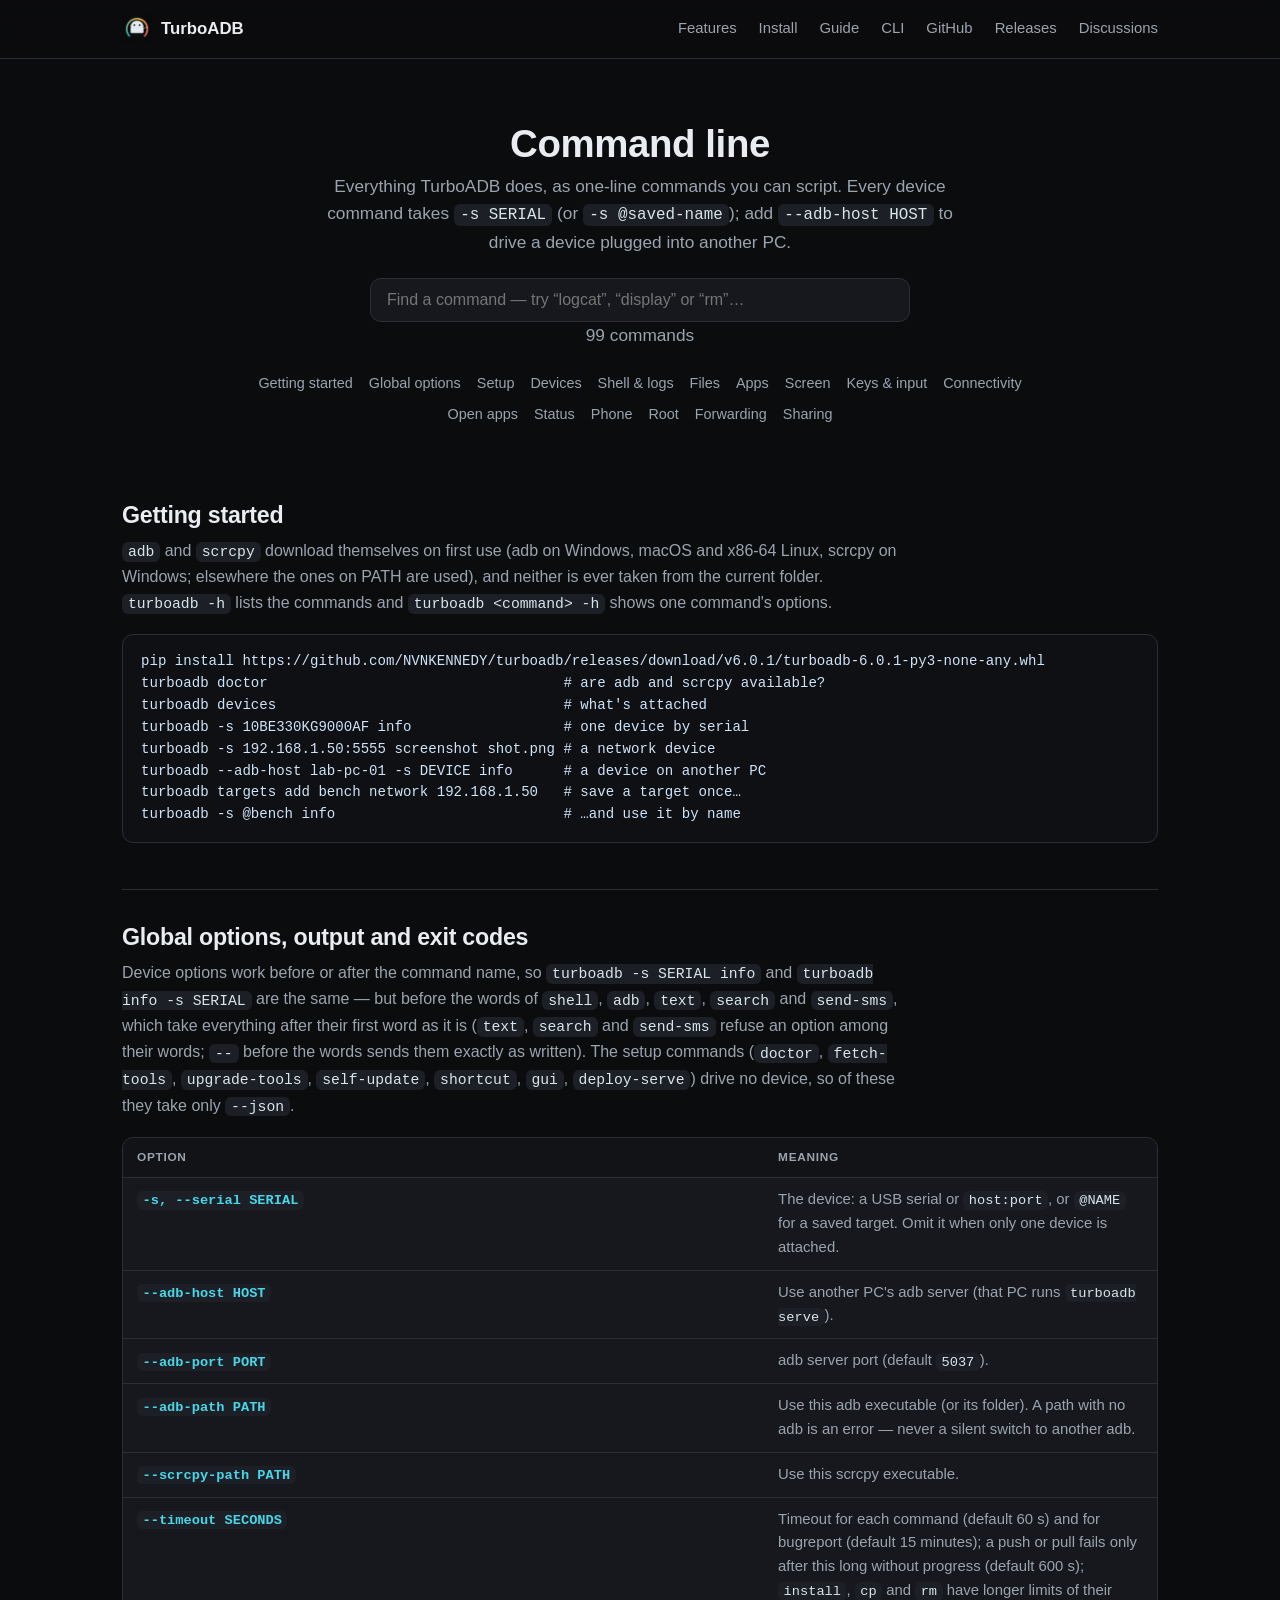
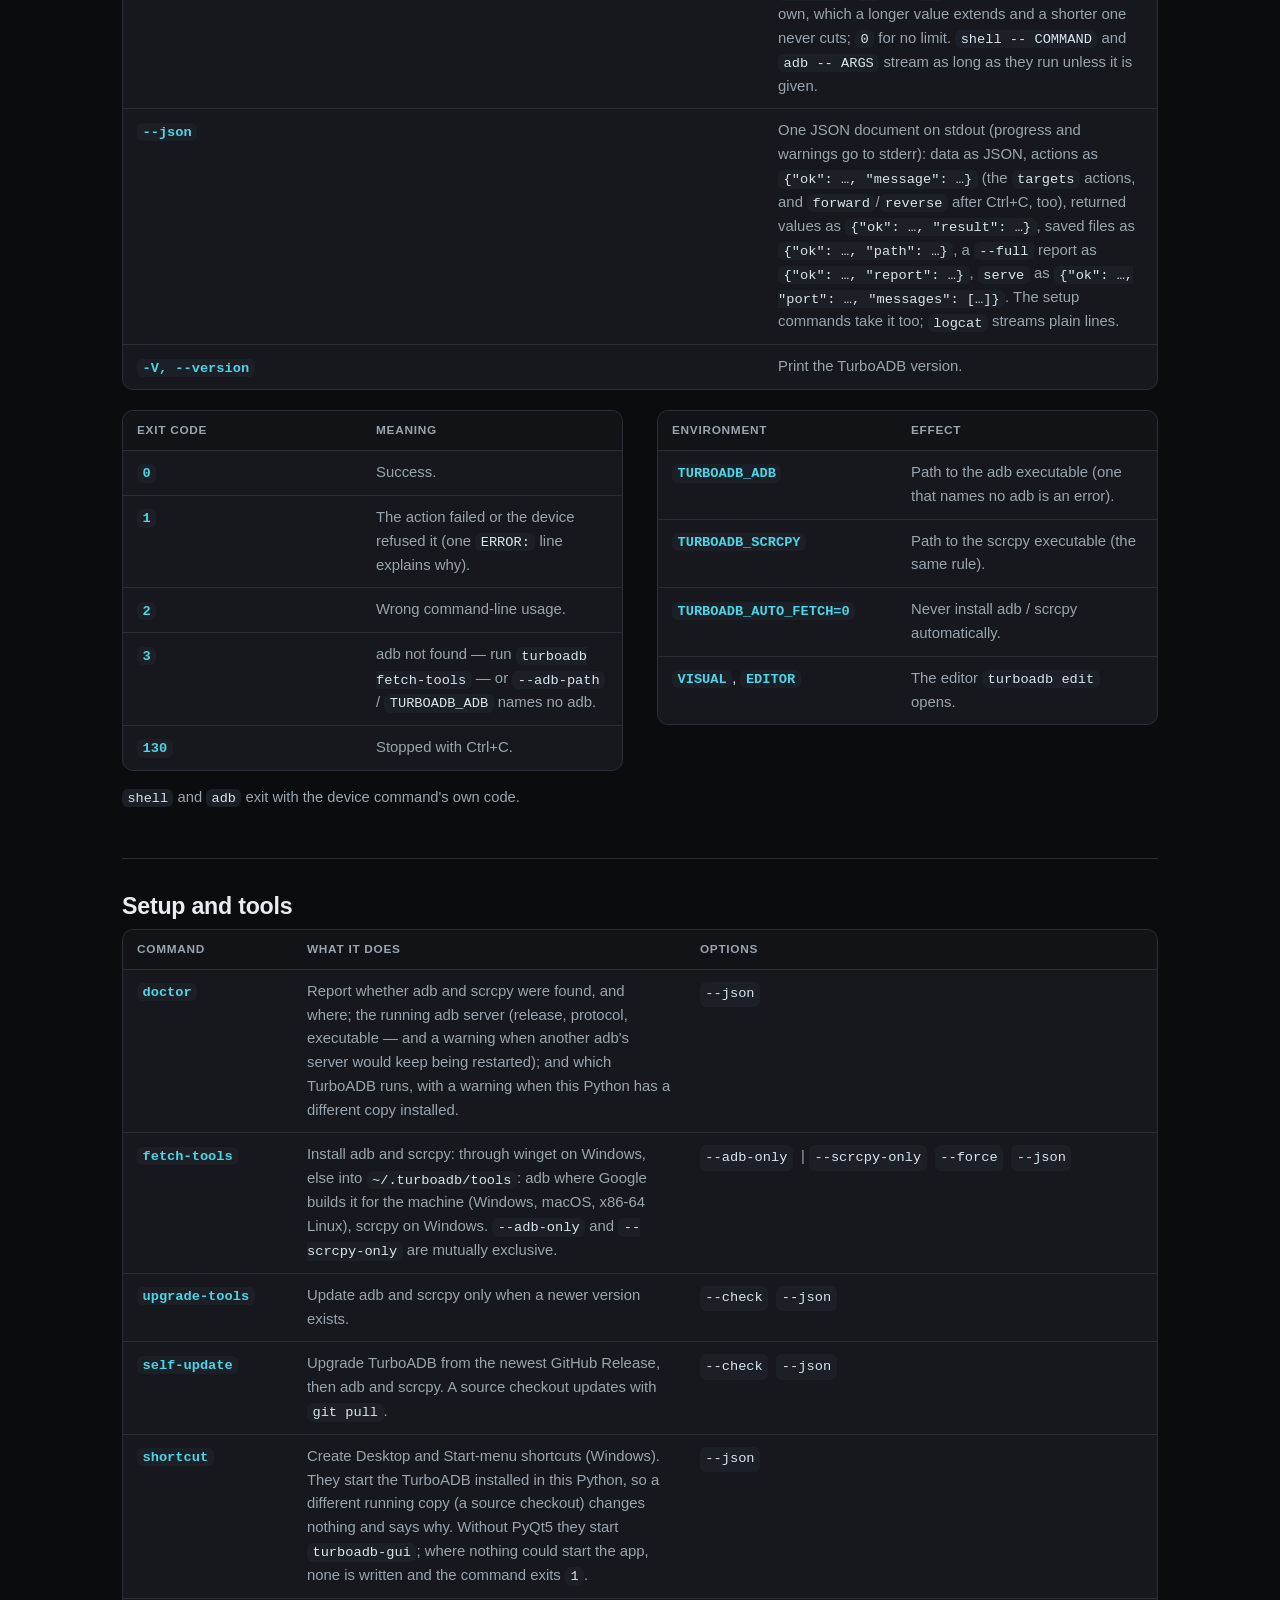
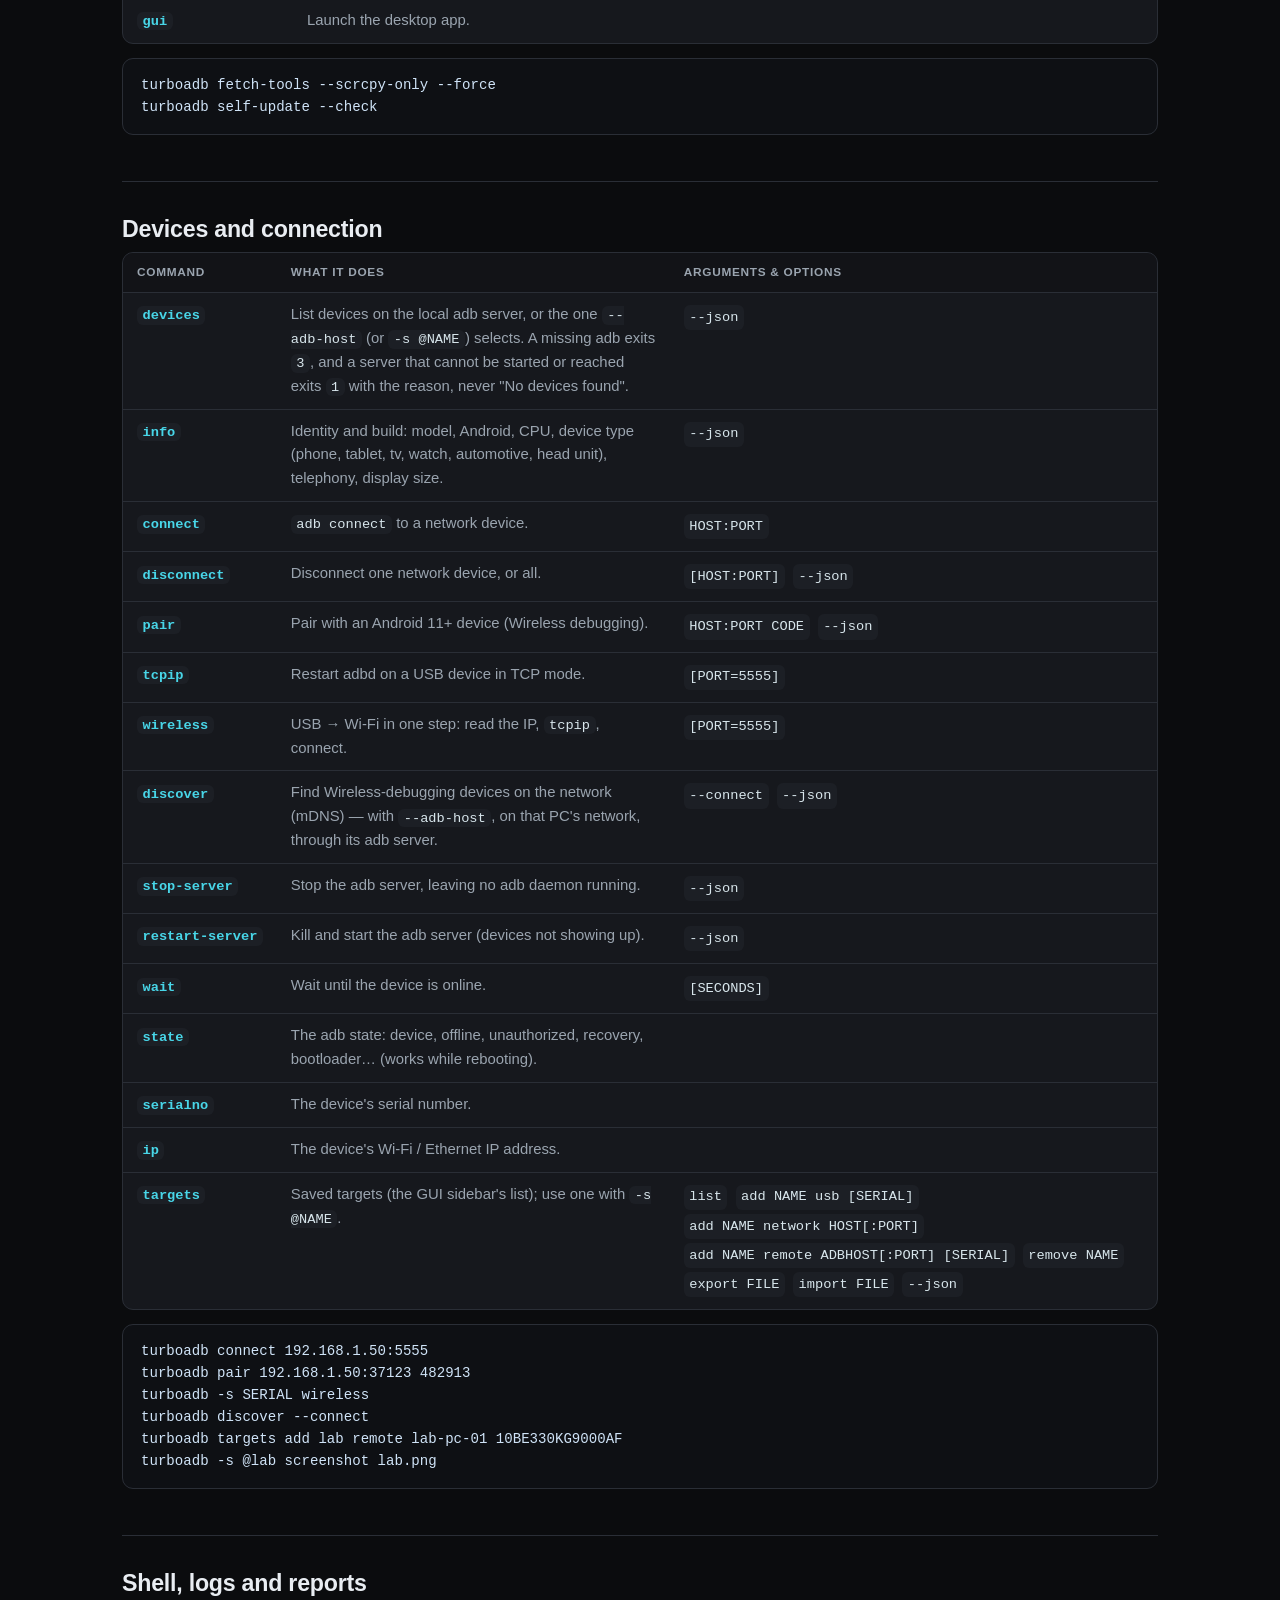
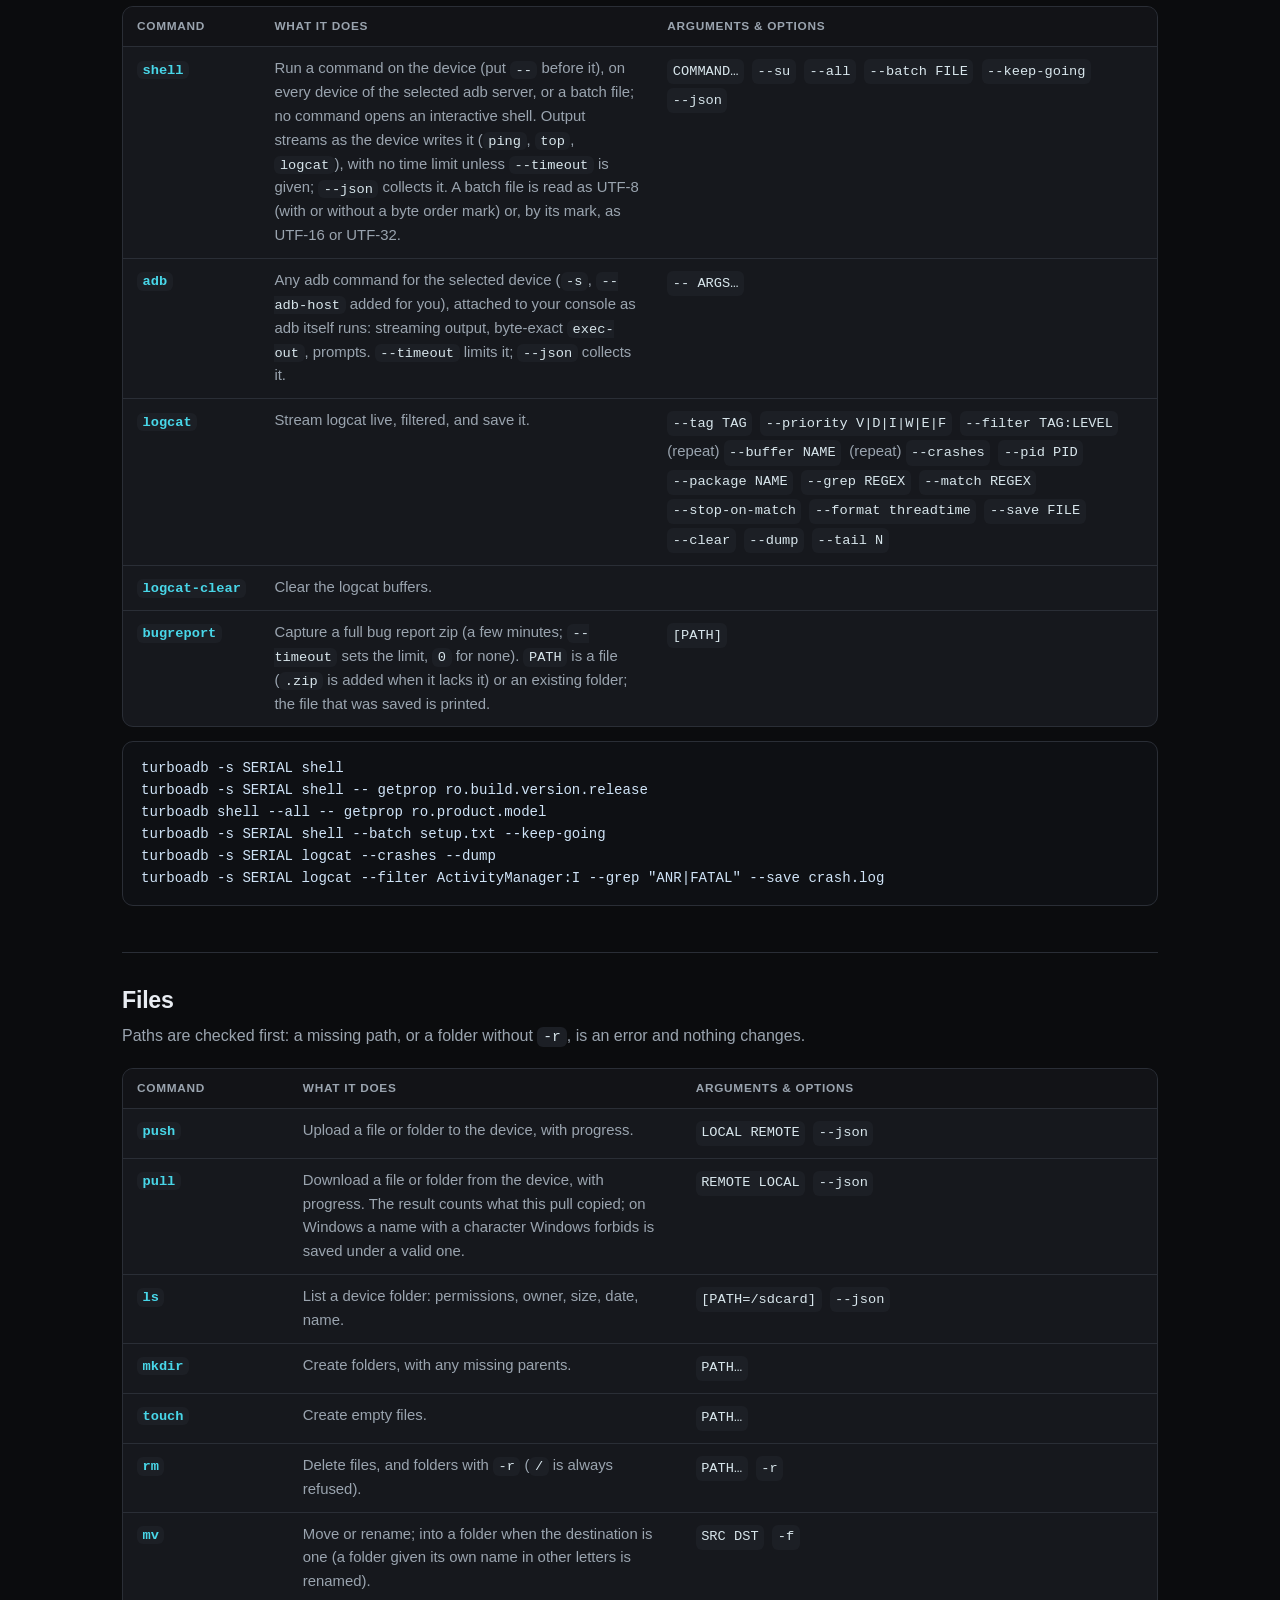
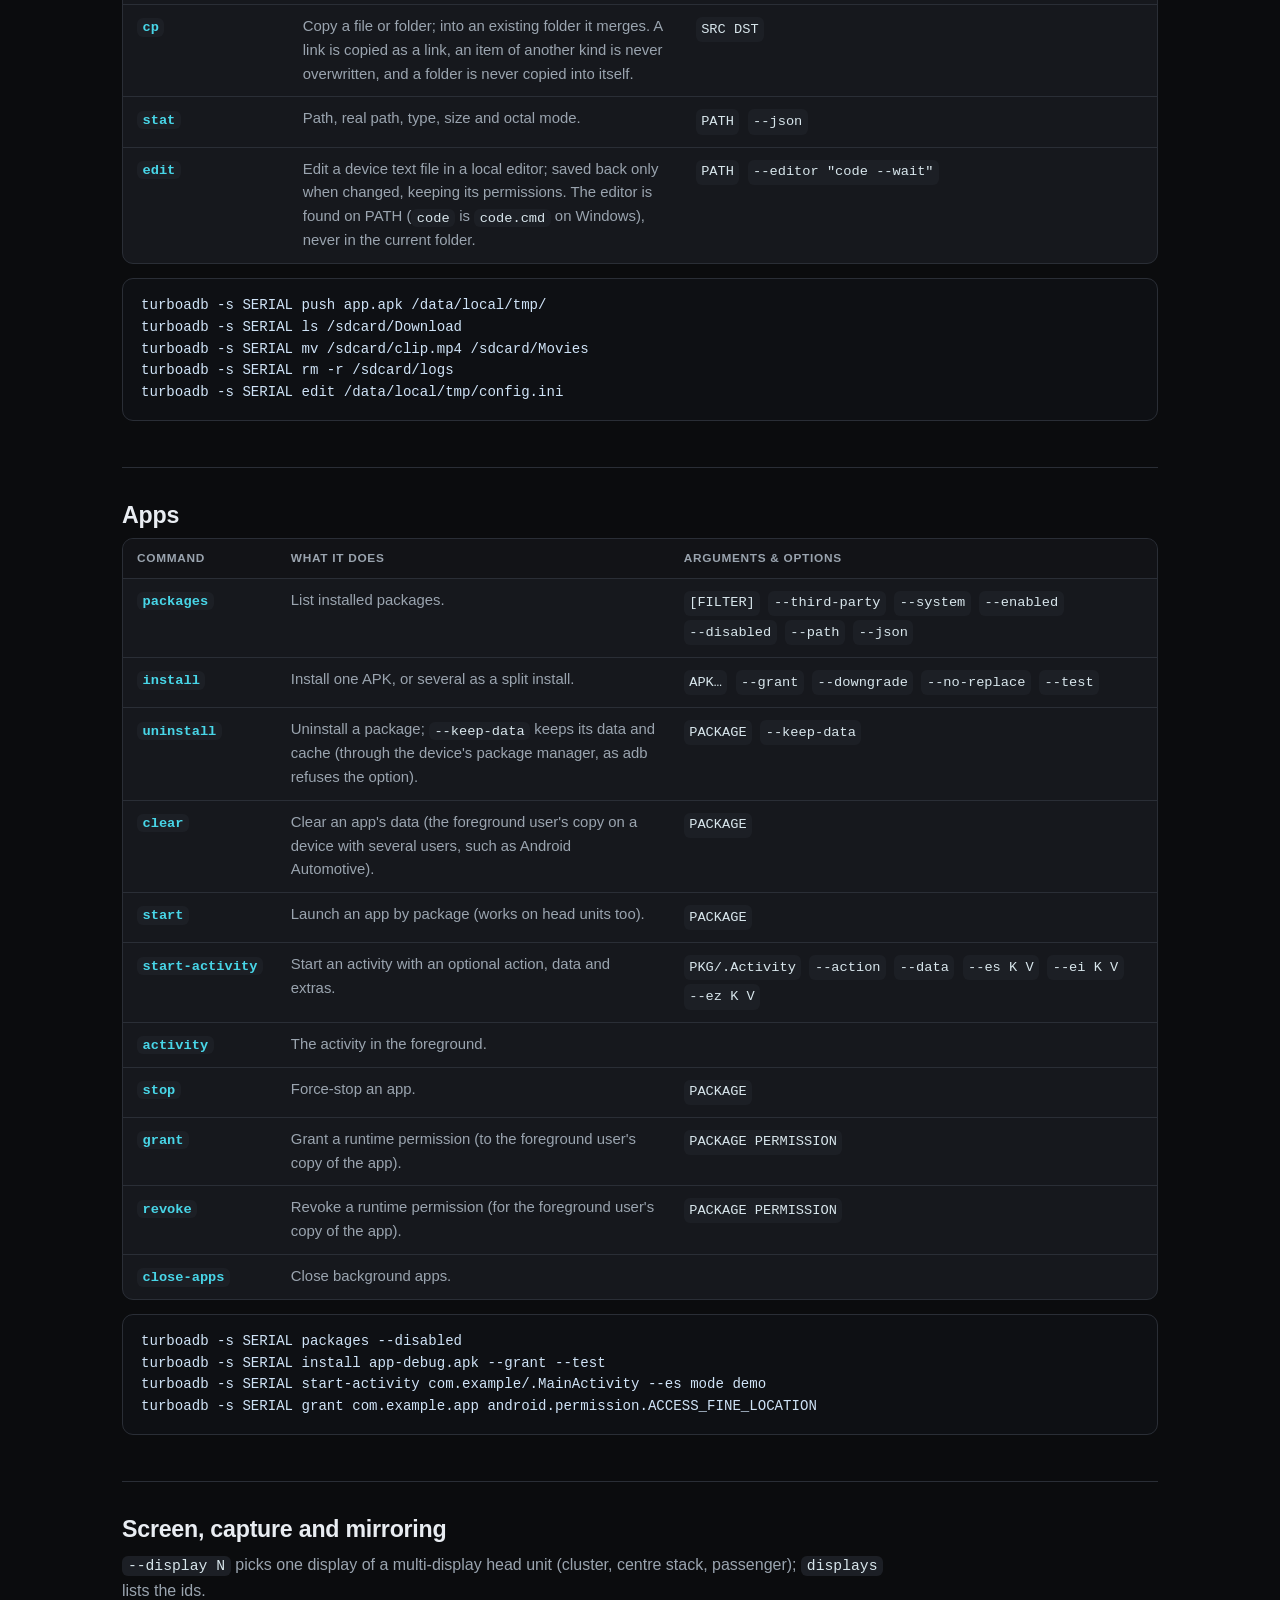
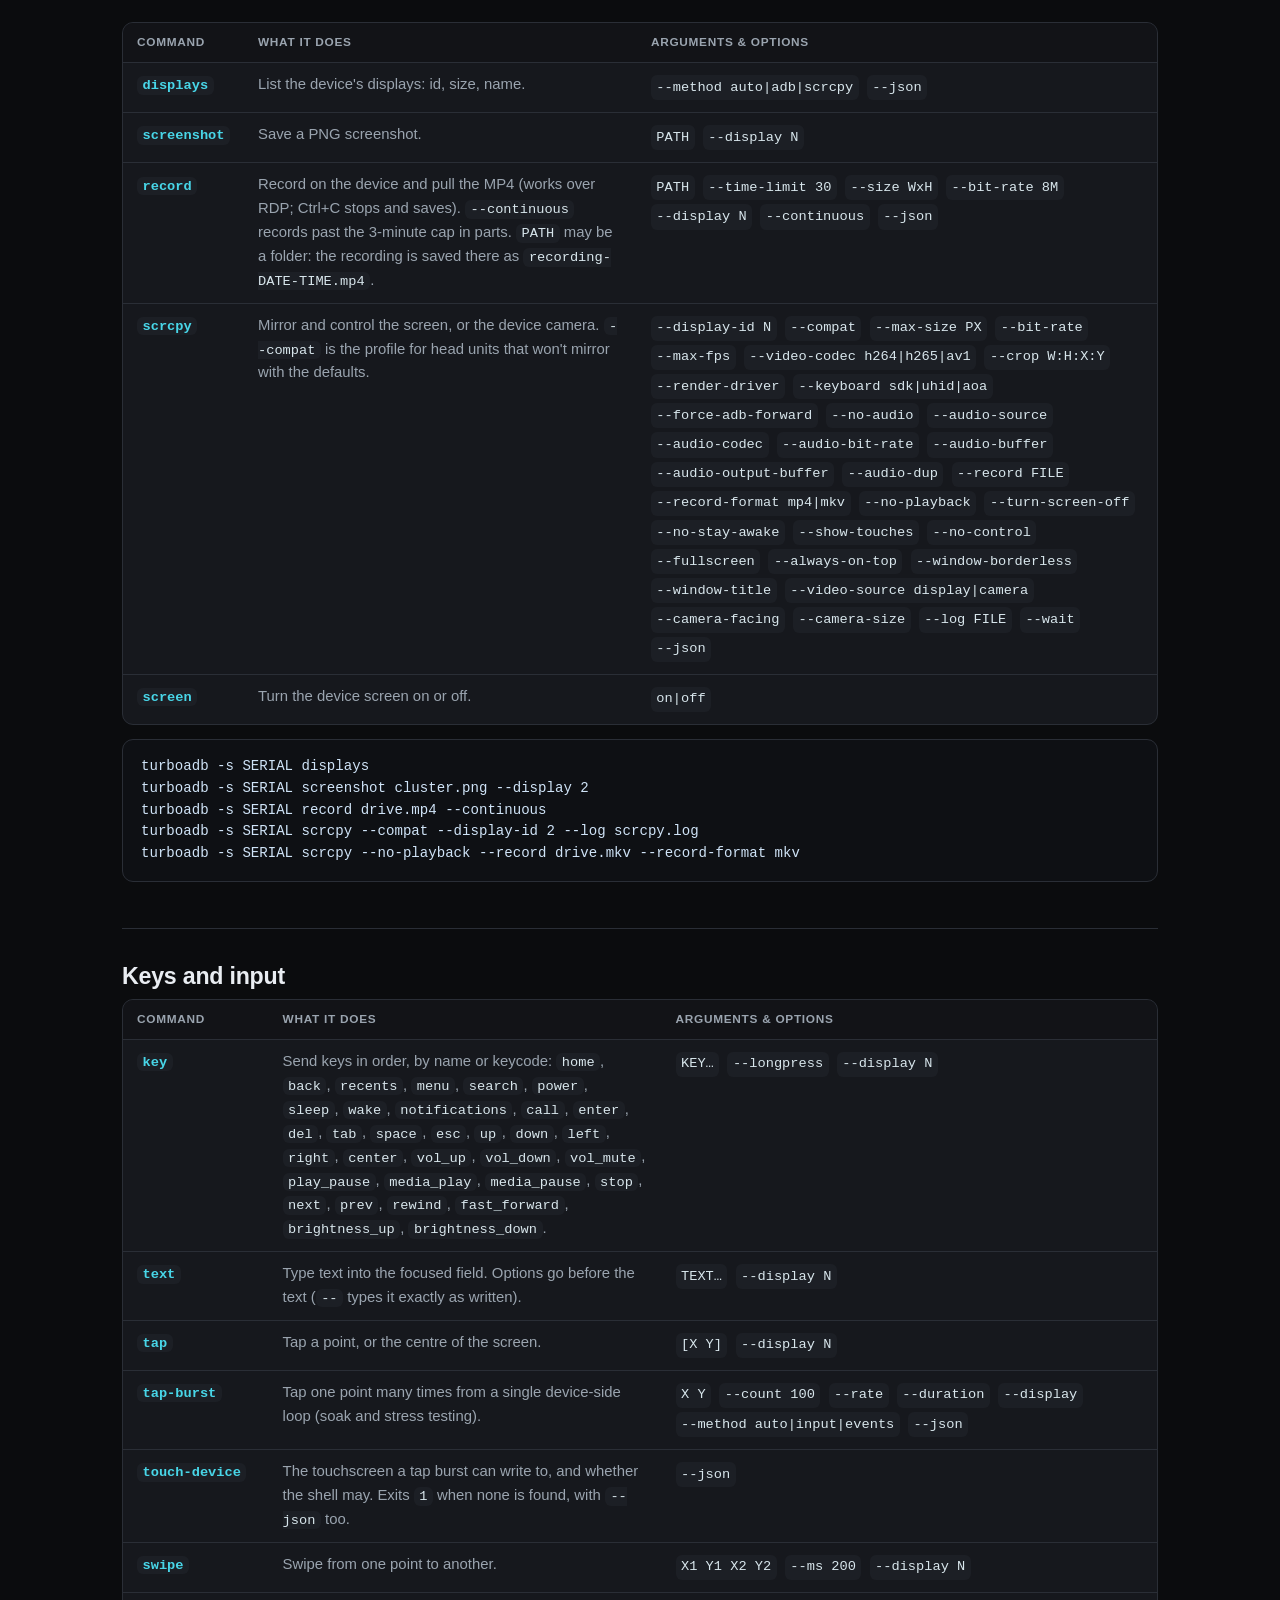
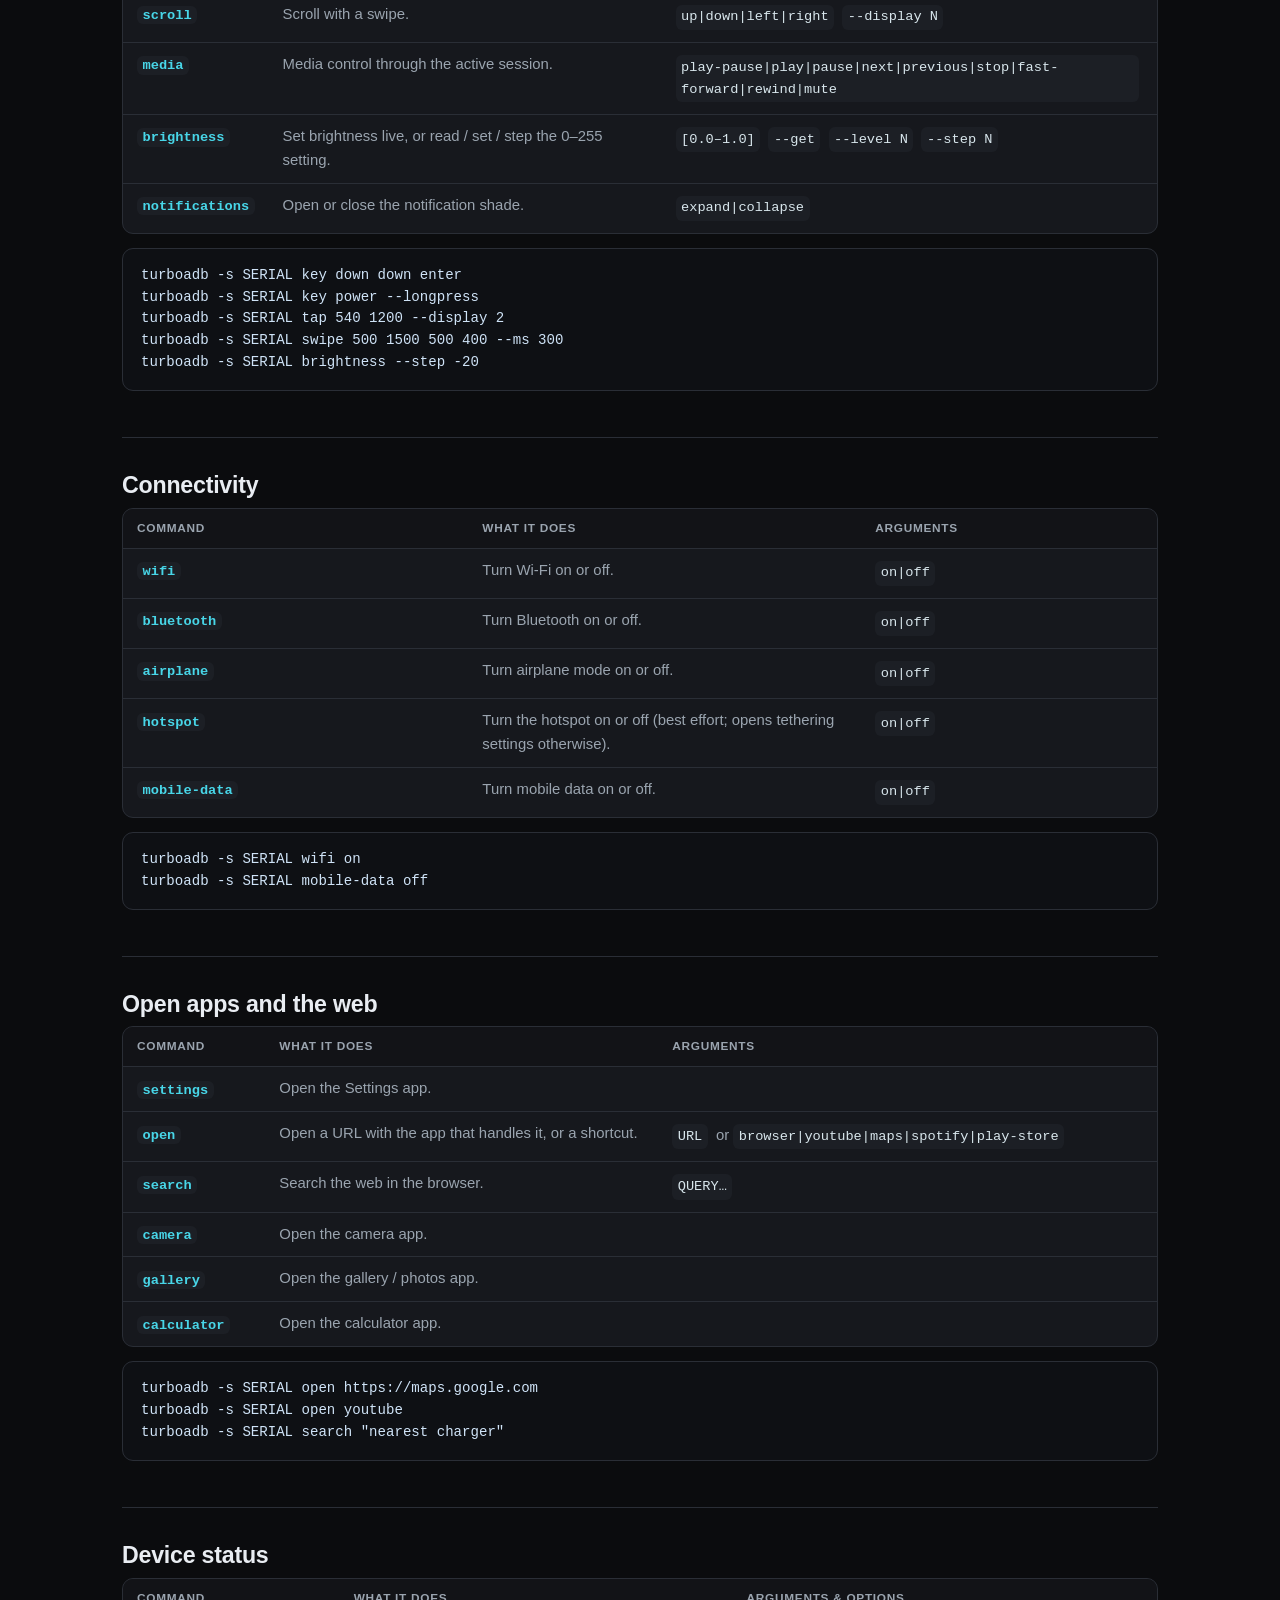
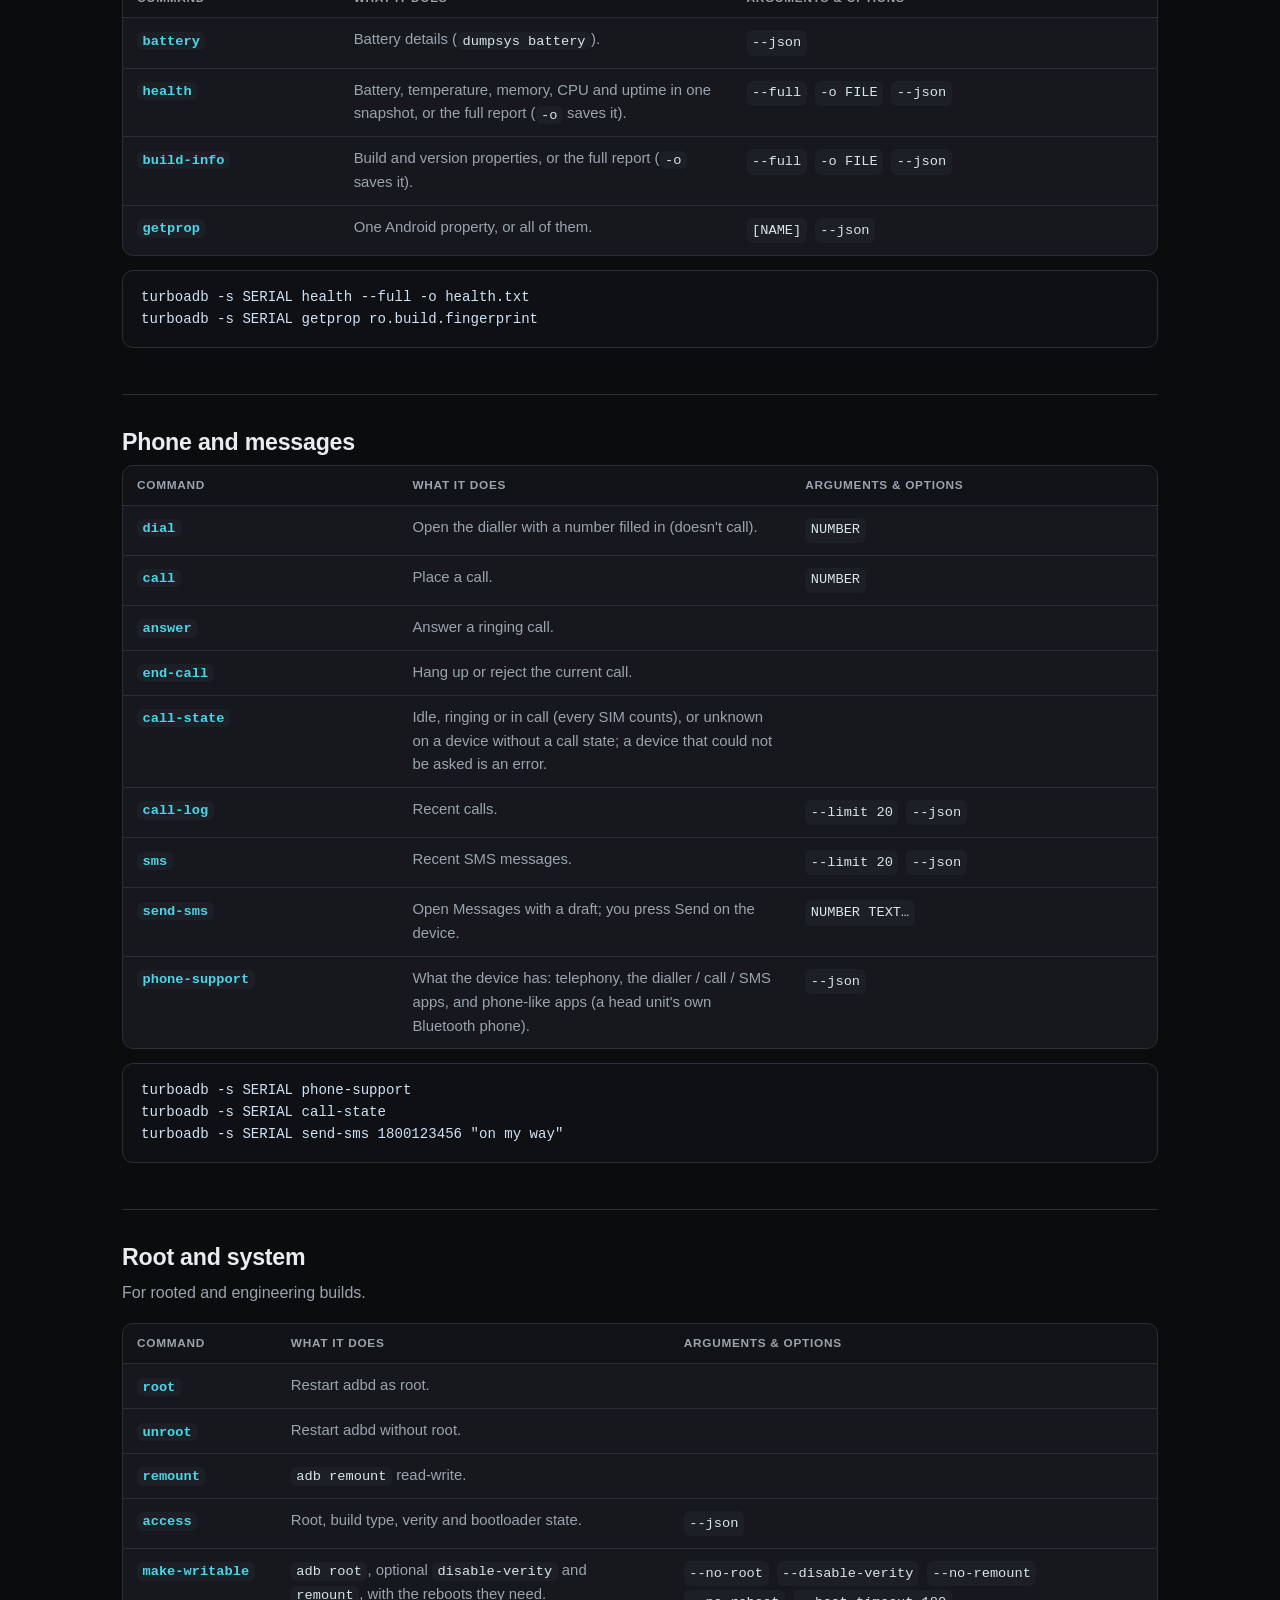
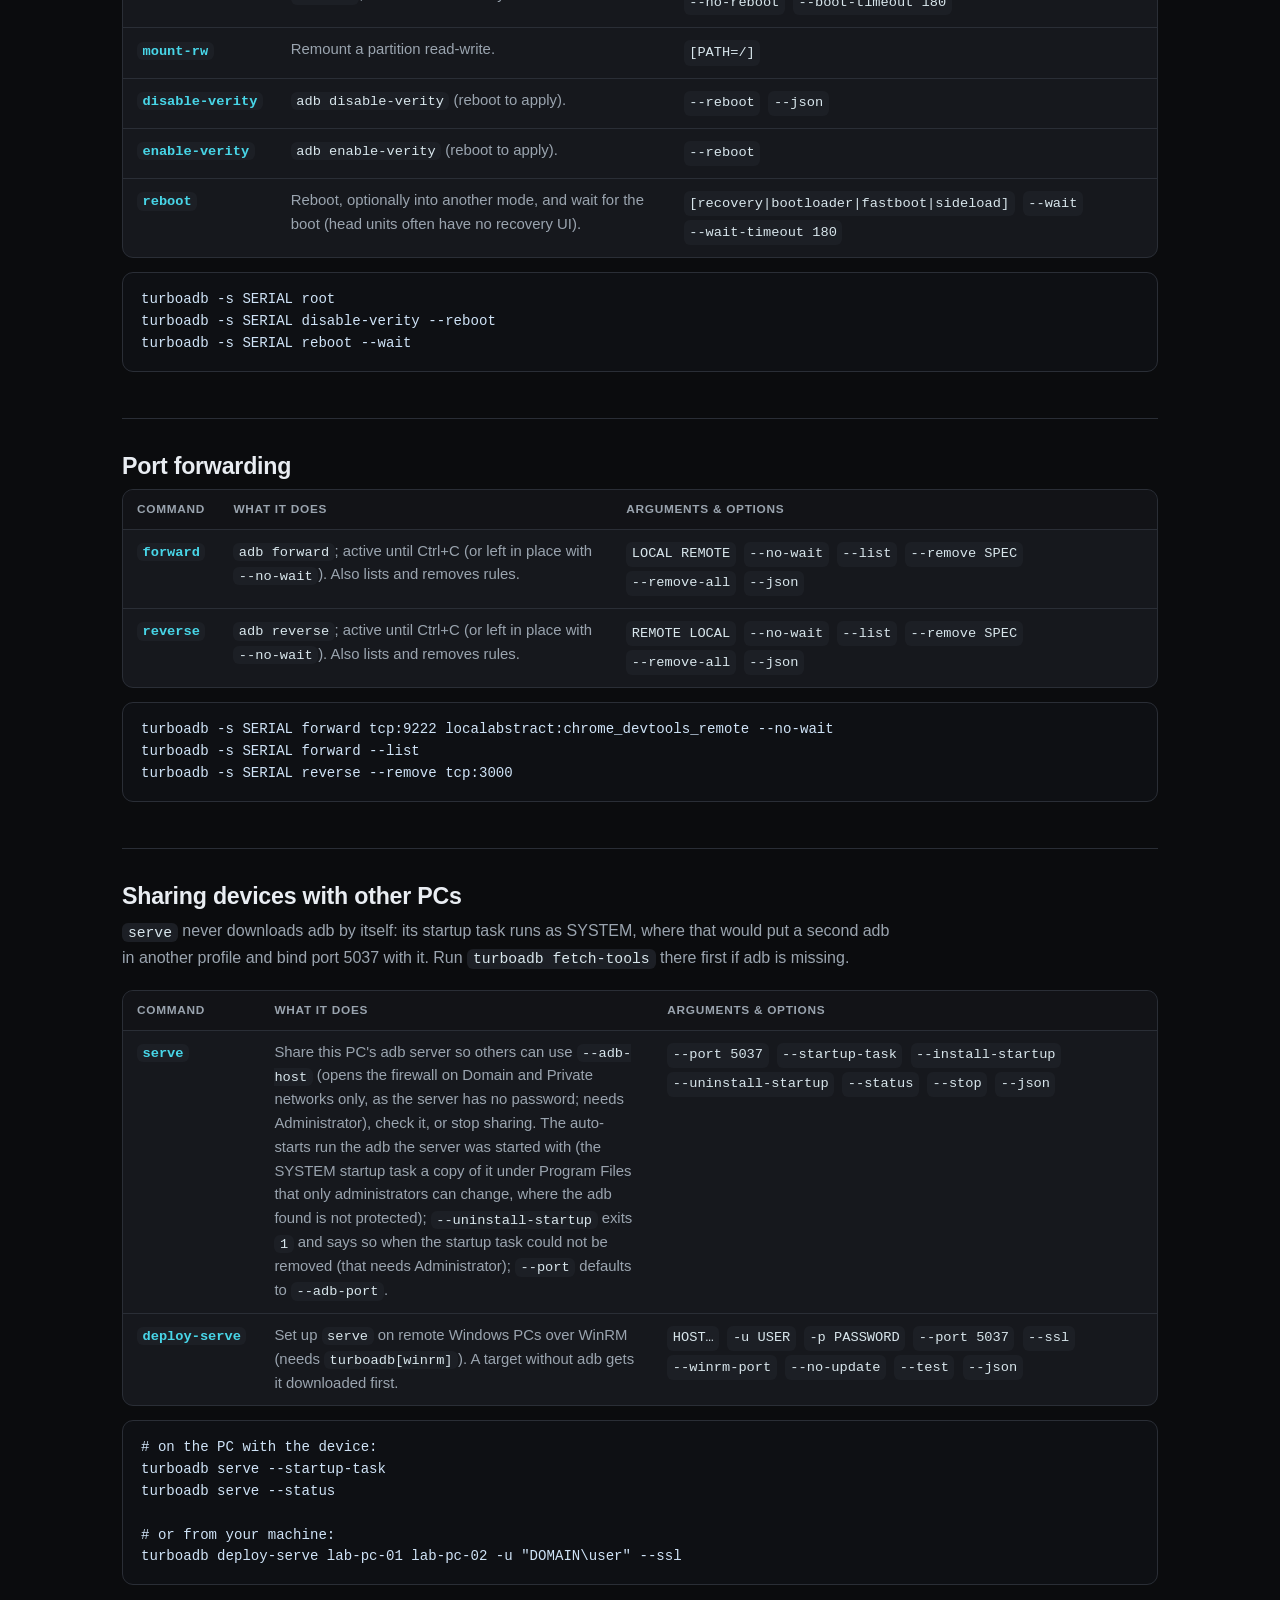
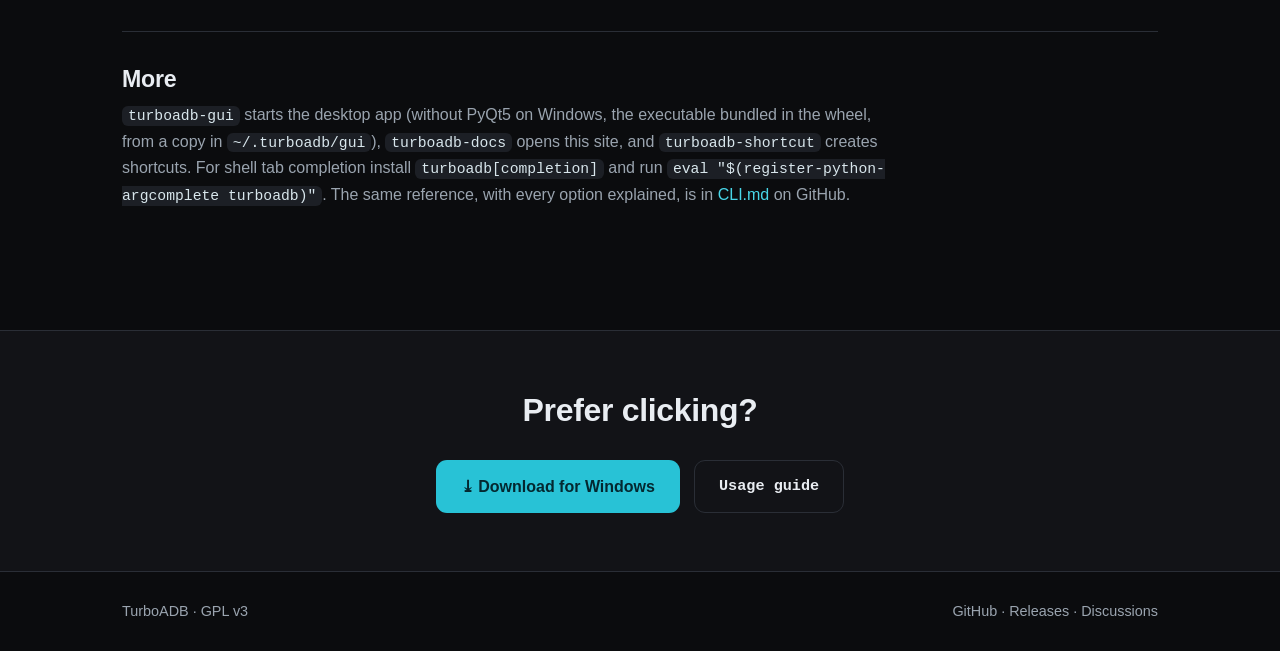
==== docs/cli.html @ 2e72fd51 "TurboADB is under the GNU GPL version 3 from the next release; releases up to 6.0.1 stay as they wer" ====
<!DOCTYPE html>
<html lang="en">
<head>
<meta charset="UTF-8">
<meta name="viewport" content="width=device-width, initial-scale=1.0">
<title>TurboADB — Command line reference</title>
<meta name="description" content="Every turboadb command with its options and examples: devices, shell, logcat, device files, apps, screen mirroring, multi-display input, phone, root, port forwarding and sharing devices.">
<link rel="icon" href="favicon.ico">
<link rel="stylesheet" href="style.css">
</head>
<body>

<header class="nav">
  <div class="wrap nav-inner">
    <a class="brand" href="index.html">
      <img src="icon.png" alt="" width="30" height="30"><span>TurboADB</span>
    </a>
    <nav class="nav-links">
      <a href="index.html#features">Features</a>
      <a href="index.html#install">Install</a>
      <a href="guide.html">Guide</a>
      <a href="cli.html">CLI</a>
      <a data-gh="repo" href="#">GitHub</a>
      <a data-gh="releases" href="#">Releases</a>
      <a href="https://github.com/NVNKENNEDY/turboadb/discussions">Discussions</a>
    </nav>
  </div>
</header>

<main>
  <section class="guide-hero">
    <div class="wrap">
      <h1>Command line</h1>
      <p>Everything TurboADB does, as one-line commands you can script. Every device
      command takes <code>-s SERIAL</code> (or <code>-s @saved-name</code>); add
      <code>--adb-host HOST</code> to drive a device plugged into another PC.</p>
      <input id="cli-search" class="cli-search" type="search"
        placeholder="Find a command — try “logcat”, “display” or “rm”…" aria-label="Find a command">
      <p class="cli-count" id="cli-count"></p>
      <div class="guide-toc">
        <a href="#start">Getting started</a><a href="#global">Global options</a>
        <a href="#setup">Setup</a><a href="#devices">Devices</a>
        <a href="#shell">Shell &amp; logs</a><a href="#files">Files</a>
        <a href="#apps">Apps</a><a href="#screen">Screen</a>
        <a href="#input">Keys &amp; input</a><a href="#connectivity">Connectivity</a>
        <a href="#open">Open apps</a><a href="#status">Status</a>
        <a href="#phone">Phone</a><a href="#root">Root</a>
        <a href="#forward">Forwarding</a><a href="#sharing">Sharing</a>
      </div>
    </div>
  </section>

  <section class="section" style="padding-top:30px">
    <div class="wrap">

      <article class="feature" id="start">
        <h3>Getting started</h3>
        <p class="desc"><code>adb</code> and <code>scrcpy</code> download themselves on
        first use (adb on Windows, macOS and x86-64 Linux, scrcpy on Windows; elsewhere
        the ones on PATH are used), and neither is ever taken from the current folder.
        <code>turboadb -h</code> lists the commands and
        <code>turboadb &lt;command&gt; -h</code> shows one command's options.</p>
        <div class="code"><pre><code>pip install https://github.com/NVNKENNEDY/turboadb/releases/download/v6.0.1/turboadb-6.0.1-py3-none-any.whl
turboadb doctor                                   # are adb and scrcpy available?
turboadb devices                                  # what's attached
turboadb -s 10BE330KG9000AF info                  # one device by serial
turboadb -s 192.168.1.50:5555 screenshot shot.png # a network device
turboadb --adb-host lab-pc-01 -s DEVICE info      # a device on another PC
turboadb targets add bench network 192.168.1.50   # save a target once…
turboadb -s @bench info                           # …and use it by name</code></pre></div>
      </article>

      <article class="feature" id="global">
        <h3>Global options, output and exit codes</h3>
        <p class="desc">Device options work before or after the command name, so
        <code>turboadb -s SERIAL info</code> and <code>turboadb info -s SERIAL</code> are
        the same — but before the words of <code>shell</code>, <code>adb</code>,
        <code>text</code>, <code>search</code> and <code>send-sms</code>, which take
        everything after their first word as it is (<code>text</code>, <code>search</code>
        and <code>send-sms</code> refuse an option among their words; <code>--</code>
        before the words sends them exactly as written). The setup commands
        (<code>doctor</code>, <code>fetch-tools</code>, <code>upgrade-tools</code>,
        <code>self-update</code>, <code>shortcut</code>, <code>gui</code>,
        <code>deploy-serve</code>) drive no device, so of these they take only
        <code>--json</code>.</p>
        <div class="table-wrap"><table class="cmds">
          <thead><tr><th>Option</th><th>Meaning</th></tr></thead>
          <tbody>
            <tr><td><code>-s, --serial SERIAL</code></td><td>The device: a USB serial or <code>host:port</code>, or <code>@NAME</code> for a saved target. Omit it when only one device is attached.</td></tr>
            <tr><td><code>--adb-host HOST</code></td><td>Use another PC's adb server (that PC runs <code>turboadb serve</code>).</td></tr>
            <tr><td><code>--adb-port PORT</code></td><td>adb server port (default <code>5037</code>).</td></tr>
            <tr><td><code>--adb-path PATH</code></td><td>Use this adb executable (or its folder). A path with no adb is an error — never a silent switch to another adb.</td></tr>
            <tr><td><code>--scrcpy-path PATH</code></td><td>Use this scrcpy executable.</td></tr>
            <tr><td><code>--timeout SECONDS</code></td><td>Timeout for each command (default 60 s) and for bugreport (default 15 minutes); a push or pull fails only after this long without progress (default 600 s); <code>install</code>, <code>cp</code> and <code>rm</code> have longer limits of their own, which a longer value extends and a shorter one never cuts; <code>0</code> for no limit. <code>shell -- COMMAND</code> and <code>adb -- ARGS</code> stream as long as they run unless it is given.</td></tr>
            <tr><td><code>--json</code></td><td>One JSON document on stdout (progress and warnings go to stderr): data as JSON, actions as <code>{"ok": …, "message": …}</code> (the <code>targets</code> actions, and <code>forward</code>/<code>reverse</code> after Ctrl+C, too), returned values as <code>{"ok": …, "result": …}</code>, saved files as <code>{"ok": …, "path": …}</code>, a <code>--full</code> report as <code>{"ok": …, "report": …}</code>, <code>serve</code> as <code>{"ok": …, "port": …, "messages": […]}</code>. The setup commands take it too; <code>logcat</code> streams plain lines.</td></tr>
            <tr><td><code>-V, --version</code></td><td>Print the TurboADB version.</td></tr>
          </tbody>
        </table></div>
        <div class="cols">
          <div>
            <div class="table-wrap"><table class="cmds">
              <thead><tr><th>Exit code</th><th>Meaning</th></tr></thead>
              <tbody>
                <tr><td><code>0</code></td><td>Success.</td></tr>
                <tr><td><code>1</code></td><td>The action failed or the device refused it (one <code>ERROR:</code> line explains why).</td></tr>
                <tr><td><code>2</code></td><td>Wrong command-line usage.</td></tr>
                <tr><td><code>3</code></td><td>adb not found — run <code>turboadb fetch-tools</code> — or <code>--adb-path</code> / <code>TURBOADB_ADB</code> names no adb.</td></tr>
                <tr><td><code>130</code></td><td>Stopped with Ctrl+C.</td></tr>
              </tbody>
            </table></div>
            <p class="muted"><code>shell</code> and <code>adb</code> exit with the device command's own code.</p>
          </div>
          <div>
            <div class="table-wrap"><table class="cmds">
              <thead><tr><th>Environment</th><th>Effect</th></tr></thead>
              <tbody>
                <tr><td><code>TURBOADB_ADB</code></td><td>Path to the adb executable (one that names no adb is an error).</td></tr>
                <tr><td><code>TURBOADB_SCRCPY</code></td><td>Path to the scrcpy executable (the same rule).</td></tr>
                <tr><td><code>TURBOADB_AUTO_FETCH=0</code></td><td>Never install adb / scrcpy automatically.</td></tr>
                <tr><td><code>VISUAL</code>, <code>EDITOR</code></td><td>The editor <code>turboadb edit</code> opens.</td></tr>
              </tbody>
            </table></div>
          </div>
        </div>
      </article>

      <article class="feature cli-group" id="setup">
        <h3>Setup and tools</h3>
        <div class="table-wrap"><table class="cmds">
          <thead><tr><th>Command</th><th>What it does</th><th>Options</th></tr></thead>
          <tbody>
            <tr data-cmd="doctor"><td><code>doctor</code></td><td>Report whether adb and scrcpy were found, and where; the running adb server (release, protocol, executable — and a warning when another adb's server would keep being restarted); and which TurboADB runs, with a warning when this Python has a different copy installed.</td><td><code>--json</code></td></tr>
            <tr data-cmd="fetch-tools"><td><code>fetch-tools</code></td><td>Install adb and scrcpy: through winget on Windows, else into <code>~/.turboadb/tools</code>: adb where Google builds it for the machine (Windows, macOS, x86-64 Linux), scrcpy on Windows. <code>--adb-only</code> and <code>--scrcpy-only</code> are mutually exclusive.</td><td><code>--adb-only</code> | <code>--scrcpy-only</code> <code>--force</code> <code>--json</code></td></tr>
            <tr data-cmd="upgrade-tools"><td><code>upgrade-tools</code></td><td>Update adb and scrcpy only when a newer version exists.</td><td><code>--check</code> <code>--json</code></td></tr>
            <tr data-cmd="self-update"><td><code>self-update</code></td><td>Upgrade TurboADB from the newest GitHub Release, then adb and scrcpy. A source checkout updates with <code>git pull</code>.</td><td><code>--check</code> <code>--json</code></td></tr>
            <tr data-cmd="shortcut"><td><code>shortcut</code></td><td>Create Desktop and Start-menu shortcuts (Windows). They start the TurboADB installed in this Python, so a different running copy (a source checkout) changes nothing and says why. Without PyQt5 they start <code>turboadb-gui</code>; where nothing could start the app, none is written and the command exits <code>1</code>.</td><td><code>--json</code></td></tr>
            <tr data-cmd="gui"><td><code>gui</code></td><td>Launch the desktop app.</td><td></td></tr>
          </tbody>
        </table></div>
        <div class="code"><pre><code>turboadb fetch-tools --scrcpy-only --force
turboadb self-update --check</code></pre></div>
      </article>

      <article class="feature cli-group" id="devices">
        <h3>Devices and connection</h3>
        <div class="table-wrap"><table class="cmds">
          <thead><tr><th>Command</th><th>What it does</th><th>Arguments &amp; options</th></tr></thead>
          <tbody>
            <tr data-cmd="devices"><td><code>devices</code></td><td>List devices on the local adb server, or the one <code>--adb-host</code> (or <code>-s @NAME</code>) selects. A missing adb exits <code>3</code>, and a server that cannot be started or reached exits <code>1</code> with the reason, never "No devices found".</td><td><code>--json</code></td></tr>
            <tr data-cmd="info"><td><code>info</code></td><td>Identity and build: model, Android, CPU, device type (phone, tablet, tv, watch, automotive, head unit), telephony, display size.</td><td><code>--json</code></td></tr>
            <tr data-cmd="connect"><td><code>connect</code></td><td><code>adb connect</code> to a network device.</td><td><code>HOST:PORT</code></td></tr>
            <tr data-cmd="disconnect"><td><code>disconnect</code></td><td>Disconnect one network device, or all.</td><td><code>[HOST:PORT]</code> <code>--json</code></td></tr>
            <tr data-cmd="pair"><td><code>pair</code></td><td>Pair with an Android 11+ device (Wireless debugging).</td><td><code>HOST:PORT CODE</code> <code>--json</code></td></tr>
            <tr data-cmd="tcpip"><td><code>tcpip</code></td><td>Restart adbd on a USB device in TCP mode.</td><td><code>[PORT=5555]</code></td></tr>
            <tr data-cmd="wireless"><td><code>wireless</code></td><td>USB → Wi-Fi in one step: read the IP, <code>tcpip</code>, connect.</td><td><code>[PORT=5555]</code></td></tr>
            <tr data-cmd="discover"><td><code>discover</code></td><td>Find Wireless-debugging devices on the network (mDNS) — with <code>--adb-host</code>, on that PC's network, through its adb server.</td><td><code>--connect</code> <code>--json</code></td></tr>
            <tr data-cmd="stop-server"><td><code>stop-server</code></td><td>Stop the adb server, leaving no adb daemon running.</td><td><code>--json</code></td></tr>
            <tr data-cmd="restart-server"><td><code>restart-server</code></td><td>Kill and start the adb server (devices not showing up).</td><td><code>--json</code></td></tr>
            <tr data-cmd="wait"><td><code>wait</code></td><td>Wait until the device is online.</td><td><code>[SECONDS]</code></td></tr>
            <tr data-cmd="state"><td><code>state</code></td><td>The adb state: device, offline, unauthorized, recovery, bootloader… (works while rebooting).</td><td></td></tr>
            <tr data-cmd="serialno"><td><code>serialno</code></td><td>The device's serial number.</td><td></td></tr>
            <tr data-cmd="ip"><td><code>ip</code></td><td>The device's Wi-Fi / Ethernet IP address.</td><td></td></tr>
            <tr data-cmd="targets"><td><code>targets</code></td><td>Saved targets (the GUI sidebar's list); use one with <code>-s @NAME</code>.</td><td><code>list</code> <code>add NAME usb [SERIAL]</code> <code>add NAME network HOST[:PORT]</code> <code>add NAME remote ADBHOST[:PORT] [SERIAL]</code> <code>remove NAME</code> <code>export FILE</code> <code>import FILE</code> <code>--json</code></td></tr>
          </tbody>
        </table></div>
        <div class="code"><pre><code>turboadb connect 192.168.1.50:5555
turboadb pair 192.168.1.50:37123 482913
turboadb -s SERIAL wireless
turboadb discover --connect
turboadb targets add lab remote lab-pc-01 10BE330KG9000AF
turboadb -s @lab screenshot lab.png</code></pre></div>
      </article>

      <article class="feature cli-group" id="shell">
        <h3>Shell, logs and reports</h3>
        <div class="table-wrap"><table class="cmds">
          <thead><tr><th>Command</th><th>What it does</th><th>Arguments &amp; options</th></tr></thead>
          <tbody>
            <tr data-cmd="shell"><td><code>shell</code></td><td>Run a command on the device (put <code>--</code> before it), on every device of the selected adb server, or a batch file; no command opens an interactive shell. Output streams as the device writes it (<code>ping</code>, <code>top</code>, <code>logcat</code>), with no time limit unless <code>--timeout</code> is given; <code>--json</code> collects it. A batch file is read as UTF-8 (with or without a byte order mark) or, by its mark, as UTF-16 or UTF-32.</td><td><code>COMMAND…</code> <code>--su</code> <code>--all</code> <code>--batch FILE</code> <code>--keep-going</code> <code>--json</code></td></tr>
            <tr data-cmd="adb"><td><code>adb</code></td><td>Any adb command for the selected device (<code>-s</code>, <code>--adb-host</code> added for you), attached to your console as adb itself runs: streaming output, byte-exact <code>exec-out</code>, prompts. <code>--timeout</code> limits it; <code>--json</code> collects it.</td><td><code>-- ARGS…</code></td></tr>
            <tr data-cmd="logcat"><td><code>logcat</code></td><td>Stream logcat live, filtered, and save it.</td><td><code>--tag TAG</code> <code>--priority V|D|I|W|E|F</code> <code>--filter TAG:LEVEL</code> (repeat) <code>--buffer NAME</code> (repeat) <code>--crashes</code> <code>--pid PID</code> <code>--package NAME</code> <code>--grep REGEX</code> <code>--match REGEX</code> <code>--stop-on-match</code> <code>--format threadtime</code> <code>--save FILE</code> <code>--clear</code> <code>--dump</code> <code>--tail N</code></td></tr>
            <tr data-cmd="logcat-clear"><td><code>logcat-clear</code></td><td>Clear the logcat buffers.</td><td></td></tr>
            <tr data-cmd="bugreport"><td><code>bugreport</code></td><td>Capture a full bug report zip (a few minutes; <code>--timeout</code> sets the limit, <code>0</code> for none). <code>PATH</code> is a file (<code>.zip</code> is added when it lacks it) or an existing folder; the file that was saved is printed.</td><td><code>[PATH]</code></td></tr>
          </tbody>
        </table></div>
        <div class="code"><pre><code>turboadb -s SERIAL shell
turboadb -s SERIAL shell -- getprop ro.build.version.release
turboadb shell --all -- getprop ro.product.model
turboadb -s SERIAL shell --batch setup.txt --keep-going
turboadb -s SERIAL logcat --crashes --dump
turboadb -s SERIAL logcat --filter ActivityManager:I --grep "ANR|FATAL" --save crash.log</code></pre></div>
      </article>

      <article class="feature cli-group" id="files">
        <h3>Files</h3>
        <p class="desc">Paths are checked first: a missing path, or a folder without
        <code>-r</code>, is an error and nothing changes.</p>
        <div class="table-wrap"><table class="cmds">
          <thead><tr><th>Command</th><th>What it does</th><th>Arguments &amp; options</th></tr></thead>
          <tbody>
            <tr data-cmd="push"><td><code>push</code></td><td>Upload a file or folder to the device, with progress.</td><td><code>LOCAL REMOTE</code> <code>--json</code></td></tr>
            <tr data-cmd="pull"><td><code>pull</code></td><td>Download a file or folder from the device, with progress. The result counts what this pull copied; on Windows a name with a character Windows forbids is saved under a valid one.</td><td><code>REMOTE LOCAL</code> <code>--json</code></td></tr>
            <tr data-cmd="ls"><td><code>ls</code></td><td>List a device folder: permissions, owner, size, date, name.</td><td><code>[PATH=/sdcard]</code> <code>--json</code></td></tr>
            <tr data-cmd="mkdir"><td><code>mkdir</code></td><td>Create folders, with any missing parents.</td><td><code>PATH…</code></td></tr>
            <tr data-cmd="touch"><td><code>touch</code></td><td>Create empty files.</td><td><code>PATH…</code></td></tr>
            <tr data-cmd="rm"><td><code>rm</code></td><td>Delete files, and folders with <code>-r</code> (<code>/</code> is always refused).</td><td><code>PATH…</code> <code>-r</code></td></tr>
            <tr data-cmd="mv"><td><code>mv</code></td><td>Move or rename; into a folder when the destination is one (a folder given its own name in other letters is renamed).</td><td><code>SRC DST</code> <code>-f</code></td></tr>
            <tr data-cmd="cp"><td><code>cp</code></td><td>Copy a file or folder; into an existing folder it merges. A link is copied as a link, an item of another kind is never overwritten, and a folder is never copied into itself.</td><td><code>SRC DST</code></td></tr>
            <tr data-cmd="stat"><td><code>stat</code></td><td>Path, real path, type, size and octal mode.</td><td><code>PATH</code> <code>--json</code></td></tr>
            <tr data-cmd="edit"><td><code>edit</code></td><td>Edit a device text file in a local editor; saved back only when changed, keeping its permissions. The editor is found on PATH (<code>code</code> is <code>code.cmd</code> on Windows), never in the current folder.</td><td><code>PATH</code> <code>--editor "code --wait"</code></td></tr>
          </tbody>
        </table></div>
        <div class="code"><pre><code>turboadb -s SERIAL push app.apk /data/local/tmp/
turboadb -s SERIAL ls /sdcard/Download
turboadb -s SERIAL mv /sdcard/clip.mp4 /sdcard/Movies
turboadb -s SERIAL rm -r /sdcard/logs
turboadb -s SERIAL edit /data/local/tmp/config.ini</code></pre></div>
      </article>

      <article class="feature cli-group" id="apps">
        <h3>Apps</h3>
        <div class="table-wrap"><table class="cmds">
          <thead><tr><th>Command</th><th>What it does</th><th>Arguments &amp; options</th></tr></thead>
          <tbody>
            <tr data-cmd="packages"><td><code>packages</code></td><td>List installed packages.</td><td><code>[FILTER]</code> <code>--third-party</code> <code>--system</code> <code>--enabled</code> <code>--disabled</code> <code>--path</code> <code>--json</code></td></tr>
            <tr data-cmd="install"><td><code>install</code></td><td>Install one APK, or several as a split install.</td><td><code>APK…</code> <code>--grant</code> <code>--downgrade</code> <code>--no-replace</code> <code>--test</code></td></tr>
            <tr data-cmd="uninstall"><td><code>uninstall</code></td><td>Uninstall a package; <code>--keep-data</code> keeps its data and cache (through the device's package manager, as adb refuses the option).</td><td><code>PACKAGE</code> <code>--keep-data</code></td></tr>
            <tr data-cmd="clear"><td><code>clear</code></td><td>Clear an app's data (the foreground user's copy on a device with several users, such as Android Automotive).</td><td><code>PACKAGE</code></td></tr>
            <tr data-cmd="start"><td><code>start</code></td><td>Launch an app by package (works on head units too).</td><td><code>PACKAGE</code></td></tr>
            <tr data-cmd="start-activity"><td><code>start-activity</code></td><td>Start an activity with an optional action, data and extras.</td><td><code>PKG/.Activity</code> <code>--action</code> <code>--data</code> <code>--es K V</code> <code>--ei K V</code> <code>--ez K V</code></td></tr>
            <tr data-cmd="activity"><td><code>activity</code></td><td>The activity in the foreground.</td><td></td></tr>
            <tr data-cmd="stop"><td><code>stop</code></td><td>Force-stop an app.</td><td><code>PACKAGE</code></td></tr>
            <tr data-cmd="grant"><td><code>grant</code></td><td>Grant a runtime permission (to the foreground user's copy of the app).</td><td><code>PACKAGE PERMISSION</code></td></tr>
            <tr data-cmd="revoke"><td><code>revoke</code></td><td>Revoke a runtime permission (for the foreground user's copy of the app).</td><td><code>PACKAGE PERMISSION</code></td></tr>
            <tr data-cmd="close-apps"><td><code>close-apps</code></td><td>Close background apps.</td><td></td></tr>
          </tbody>
        </table></div>
        <div class="code"><pre><code>turboadb -s SERIAL packages --disabled
turboadb -s SERIAL install app-debug.apk --grant --test
turboadb -s SERIAL start-activity com.example/.MainActivity --es mode demo
turboadb -s SERIAL grant com.example.app android.permission.ACCESS_FINE_LOCATION</code></pre></div>
      </article>

      <article class="feature cli-group" id="screen">
        <h3>Screen, capture and mirroring</h3>
        <p class="desc"><code>--display N</code> picks one display of a multi-display head
        unit (cluster, centre stack, passenger); <code>displays</code> lists the ids.</p>
        <div class="table-wrap"><table class="cmds">
          <thead><tr><th>Command</th><th>What it does</th><th>Arguments &amp; options</th></tr></thead>
          <tbody>
            <tr data-cmd="displays"><td><code>displays</code></td><td>List the device's displays: id, size, name.</td><td><code>--method auto|adb|scrcpy</code> <code>--json</code></td></tr>
            <tr data-cmd="screenshot"><td><code>screenshot</code></td><td>Save a PNG screenshot.</td><td><code>PATH</code> <code>--display N</code></td></tr>
            <tr data-cmd="record"><td><code>record</code></td><td>Record on the device and pull the MP4 (works over RDP; Ctrl+C stops and saves). <code>--continuous</code> records past the 3-minute cap in parts. <code>PATH</code> may be a folder: the recording is saved there as <code>recording-DATE-TIME.mp4</code>.</td><td><code>PATH</code> <code>--time-limit 30</code> <code>--size WxH</code> <code>--bit-rate 8M</code> <code>--display N</code> <code>--continuous</code> <code>--json</code></td></tr>
            <tr data-cmd="scrcpy"><td><code>scrcpy</code></td><td>Mirror and control the screen, or the device camera. <code>--compat</code> is the profile for head units that won't mirror with the defaults.</td><td><code>--display-id N</code> <code>--compat</code> <code>--max-size PX</code> <code>--bit-rate</code> <code>--max-fps</code> <code>--video-codec h264|h265|av1</code> <code>--crop W:H:X:Y</code> <code>--render-driver</code> <code>--keyboard sdk|uhid|aoa</code> <code>--force-adb-forward</code> <code>--no-audio</code> <code>--audio-source</code> <code>--audio-codec</code> <code>--audio-bit-rate</code> <code>--audio-buffer</code> <code>--audio-output-buffer</code> <code>--audio-dup</code> <code>--record FILE</code> <code>--record-format mp4|mkv</code> <code>--no-playback</code> <code>--turn-screen-off</code> <code>--no-stay-awake</code> <code>--show-touches</code> <code>--no-control</code> <code>--fullscreen</code> <code>--always-on-top</code> <code>--window-borderless</code> <code>--window-title</code> <code>--video-source display|camera</code> <code>--camera-facing</code> <code>--camera-size</code> <code>--log FILE</code> <code>--wait</code> <code>--json</code></td></tr>
            <tr data-cmd="screen"><td><code>screen</code></td><td>Turn the device screen on or off.</td><td><code>on|off</code></td></tr>
          </tbody>
        </table></div>
        <div class="code"><pre><code>turboadb -s SERIAL displays
turboadb -s SERIAL screenshot cluster.png --display 2
turboadb -s SERIAL record drive.mp4 --continuous
turboadb -s SERIAL scrcpy --compat --display-id 2 --log scrcpy.log
turboadb -s SERIAL scrcpy --no-playback --record drive.mkv --record-format mkv</code></pre></div>
      </article>

      <article class="feature cli-group" id="input">
        <h3>Keys and input</h3>
        <div class="table-wrap"><table class="cmds">
          <thead><tr><th>Command</th><th>What it does</th><th>Arguments &amp; options</th></tr></thead>
          <tbody>
            <tr data-cmd="key"><td><code>key</code></td><td>Send keys in order, by name or keycode: <code>home</code>, <code>back</code>, <code>recents</code>, <code>menu</code>, <code>search</code>, <code>power</code>, <code>sleep</code>, <code>wake</code>, <code>notifications</code>, <code>call</code>, <code>enter</code>, <code>del</code>, <code>tab</code>, <code>space</code>, <code>esc</code>, <code>up</code>, <code>down</code>, <code>left</code>, <code>right</code>, <code>center</code>, <code>vol_up</code>, <code>vol_down</code>, <code>vol_mute</code>, <code>play_pause</code>, <code>media_play</code>, <code>media_pause</code>, <code>stop</code>, <code>next</code>, <code>prev</code>, <code>rewind</code>, <code>fast_forward</code>, <code>brightness_up</code>, <code>brightness_down</code>.</td><td><code>KEY…</code> <code>--longpress</code> <code>--display N</code></td></tr>
            <tr data-cmd="text"><td><code>text</code></td><td>Type text into the focused field. Options go before the text (<code>--</code> types it exactly as written).</td><td><code>TEXT…</code> <code>--display N</code></td></tr>
            <tr data-cmd="tap"><td><code>tap</code></td><td>Tap a point, or the centre of the screen.</td><td><code>[X Y]</code> <code>--display N</code></td></tr>
            <tr data-cmd="tap-burst"><td><code>tap-burst</code></td><td>Tap one point many times from a single device-side loop (soak and stress testing).</td><td><code>X Y</code> <code>--count 100</code> <code>--rate</code> <code>--duration</code> <code>--display</code> <code>--method auto|input|events</code> <code>--json</code></td></tr>
            <tr data-cmd="touch-device"><td><code>touch-device</code></td><td>The touchscreen a tap burst can write to, and whether the shell may. Exits <code>1</code> when none is found, with <code>--json</code> too.</td><td><code>--json</code></td></tr>
            <tr data-cmd="swipe"><td><code>swipe</code></td><td>Swipe from one point to another.</td><td><code>X1 Y1 X2 Y2</code> <code>--ms 200</code> <code>--display N</code></td></tr>
            <tr data-cmd="scroll"><td><code>scroll</code></td><td>Scroll with a swipe.</td><td><code>up|down|left|right</code> <code>--display N</code></td></tr>
            <tr data-cmd="media"><td><code>media</code></td><td>Media control through the active session.</td><td><code>play-pause|play|pause|next|previous|stop|fast-forward|rewind|mute</code></td></tr>
            <tr data-cmd="brightness"><td><code>brightness</code></td><td>Set brightness live, or read / set / step the 0–255 setting.</td><td><code>[0.0–1.0]</code> <code>--get</code> <code>--level N</code> <code>--step N</code></td></tr>
            <tr data-cmd="notifications"><td><code>notifications</code></td><td>Open or close the notification shade.</td><td><code>expand|collapse</code></td></tr>
          </tbody>
        </table></div>
        <div class="code"><pre><code>turboadb -s SERIAL key down down enter
turboadb -s SERIAL key power --longpress
turboadb -s SERIAL tap 540 1200 --display 2
turboadb -s SERIAL swipe 500 1500 500 400 --ms 300
turboadb -s SERIAL brightness --step -20</code></pre></div>
      </article>

      <article class="feature cli-group" id="connectivity">
        <h3>Connectivity</h3>
        <div class="table-wrap"><table class="cmds">
          <thead><tr><th>Command</th><th>What it does</th><th>Arguments</th></tr></thead>
          <tbody>
            <tr data-cmd="wifi"><td><code>wifi</code></td><td>Turn Wi-Fi on or off.</td><td><code>on|off</code></td></tr>
            <tr data-cmd="bluetooth"><td><code>bluetooth</code></td><td>Turn Bluetooth on or off.</td><td><code>on|off</code></td></tr>
            <tr data-cmd="airplane"><td><code>airplane</code></td><td>Turn airplane mode on or off.</td><td><code>on|off</code></td></tr>
            <tr data-cmd="hotspot"><td><code>hotspot</code></td><td>Turn the hotspot on or off (best effort; opens tethering settings otherwise).</td><td><code>on|off</code></td></tr>
            <tr data-cmd="mobile-data"><td><code>mobile-data</code></td><td>Turn mobile data on or off.</td><td><code>on|off</code></td></tr>
          </tbody>
        </table></div>
        <div class="code"><pre><code>turboadb -s SERIAL wifi on
turboadb -s SERIAL mobile-data off</code></pre></div>
      </article>

      <article class="feature cli-group" id="open">
        <h3>Open apps and the web</h3>
        <div class="table-wrap"><table class="cmds">
          <thead><tr><th>Command</th><th>What it does</th><th>Arguments</th></tr></thead>
          <tbody>
            <tr data-cmd="settings"><td><code>settings</code></td><td>Open the Settings app.</td><td></td></tr>
            <tr data-cmd="open"><td><code>open</code></td><td>Open a URL with the app that handles it, or a shortcut.</td><td><code>URL</code> or <code>browser|youtube|maps|spotify|play-store</code></td></tr>
            <tr data-cmd="search"><td><code>search</code></td><td>Search the web in the browser.</td><td><code>QUERY…</code></td></tr>
            <tr data-cmd="camera"><td><code>camera</code></td><td>Open the camera app.</td><td></td></tr>
            <tr data-cmd="gallery"><td><code>gallery</code></td><td>Open the gallery / photos app.</td><td></td></tr>
            <tr data-cmd="calculator"><td><code>calculator</code></td><td>Open the calculator app.</td><td></td></tr>
          </tbody>
        </table></div>
        <div class="code"><pre><code>turboadb -s SERIAL open https://maps.google.com
turboadb -s SERIAL open youtube
turboadb -s SERIAL search "nearest charger"</code></pre></div>
      </article>

      <article class="feature cli-group" id="status">
        <h3>Device status</h3>
        <div class="table-wrap"><table class="cmds">
          <thead><tr><th>Command</th><th>What it does</th><th>Arguments &amp; options</th></tr></thead>
          <tbody>
            <tr data-cmd="battery"><td><code>battery</code></td><td>Battery details (<code>dumpsys battery</code>).</td><td><code>--json</code></td></tr>
            <tr data-cmd="health"><td><code>health</code></td><td>Battery, temperature, memory, CPU and uptime in one snapshot, or the full report (<code>-o</code> saves it).</td><td><code>--full</code> <code>-o FILE</code> <code>--json</code></td></tr>
            <tr data-cmd="build-info"><td><code>build-info</code></td><td>Build and version properties, or the full report (<code>-o</code> saves it).</td><td><code>--full</code> <code>-o FILE</code> <code>--json</code></td></tr>
            <tr data-cmd="getprop"><td><code>getprop</code></td><td>One Android property, or all of them.</td><td><code>[NAME]</code> <code>--json</code></td></tr>
          </tbody>
        </table></div>
        <div class="code"><pre><code>turboadb -s SERIAL health --full -o health.txt
turboadb -s SERIAL getprop ro.build.fingerprint</code></pre></div>
      </article>

      <article class="feature cli-group" id="phone">
        <h3>Phone and messages</h3>
        <div class="table-wrap"><table class="cmds">
          <thead><tr><th>Command</th><th>What it does</th><th>Arguments &amp; options</th></tr></thead>
          <tbody>
            <tr data-cmd="dial"><td><code>dial</code></td><td>Open the dialler with a number filled in (doesn't call).</td><td><code>NUMBER</code></td></tr>
            <tr data-cmd="call"><td><code>call</code></td><td>Place a call.</td><td><code>NUMBER</code></td></tr>
            <tr data-cmd="answer"><td><code>answer</code></td><td>Answer a ringing call.</td><td></td></tr>
            <tr data-cmd="end-call"><td><code>end-call</code></td><td>Hang up or reject the current call.</td><td></td></tr>
            <tr data-cmd="call-state"><td><code>call-state</code></td><td>Idle, ringing or in call (every SIM counts), or unknown on a device without a call state; a device that could not be asked is an error.</td><td></td></tr>
            <tr data-cmd="call-log"><td><code>call-log</code></td><td>Recent calls.</td><td><code>--limit 20</code> <code>--json</code></td></tr>
            <tr data-cmd="sms"><td><code>sms</code></td><td>Recent SMS messages.</td><td><code>--limit 20</code> <code>--json</code></td></tr>
            <tr data-cmd="send-sms"><td><code>send-sms</code></td><td>Open Messages with a draft; you press Send on the device.</td><td><code>NUMBER TEXT…</code></td></tr>
            <tr data-cmd="phone-support"><td><code>phone-support</code></td><td>What the device has: telephony, the dialler / call / SMS apps, and phone-like apps (a head unit's own Bluetooth phone).</td><td><code>--json</code></td></tr>
          </tbody>
        </table></div>
        <div class="code"><pre><code>turboadb -s SERIAL phone-support
turboadb -s SERIAL call-state
turboadb -s SERIAL send-sms 1800123456 "on my way"</code></pre></div>
      </article>

      <article class="feature cli-group" id="root">
        <h3>Root and system</h3>
        <p class="desc">For rooted and engineering builds.</p>
        <div class="table-wrap"><table class="cmds">
          <thead><tr><th>Command</th><th>What it does</th><th>Arguments &amp; options</th></tr></thead>
          <tbody>
            <tr data-cmd="root"><td><code>root</code></td><td>Restart adbd as root.</td><td></td></tr>
            <tr data-cmd="unroot"><td><code>unroot</code></td><td>Restart adbd without root.</td><td></td></tr>
            <tr data-cmd="remount"><td><code>remount</code></td><td><code>adb remount</code> read-write.</td><td></td></tr>
            <tr data-cmd="access"><td><code>access</code></td><td>Root, build type, verity and bootloader state.</td><td><code>--json</code></td></tr>
            <tr data-cmd="make-writable"><td><code>make-writable</code></td><td><code>adb root</code>, optional <code>disable-verity</code> and <code>remount</code>, with the reboots they need.</td><td><code>--no-root</code> <code>--disable-verity</code> <code>--no-remount</code> <code>--no-reboot</code> <code>--boot-timeout 180</code></td></tr>
            <tr data-cmd="mount-rw"><td><code>mount-rw</code></td><td>Remount a partition read-write.</td><td><code>[PATH=/]</code></td></tr>
            <tr data-cmd="disable-verity"><td><code>disable-verity</code></td><td><code>adb disable-verity</code> (reboot to apply).</td><td><code>--reboot</code> <code>--json</code></td></tr>
            <tr data-cmd="enable-verity"><td><code>enable-verity</code></td><td><code>adb enable-verity</code> (reboot to apply).</td><td><code>--reboot</code></td></tr>
            <tr data-cmd="reboot"><td><code>reboot</code></td><td>Reboot, optionally into another mode, and wait for the boot (head units often have no recovery UI).</td><td><code>[recovery|bootloader|fastboot|sideload]</code> <code>--wait</code> <code>--wait-timeout 180</code></td></tr>
          </tbody>
        </table></div>
        <div class="code"><pre><code>turboadb -s SERIAL root
turboadb -s SERIAL disable-verity --reboot
turboadb -s SERIAL reboot --wait</code></pre></div>
      </article>

      <article class="feature cli-group" id="forward">
        <h3>Port forwarding</h3>
        <div class="table-wrap"><table class="cmds">
          <thead><tr><th>Command</th><th>What it does</th><th>Arguments &amp; options</th></tr></thead>
          <tbody>
            <tr data-cmd="forward"><td><code>forward</code></td><td><code>adb forward</code>; active until Ctrl+C (or left in place with <code>--no-wait</code>). Also lists and removes rules.</td><td><code>LOCAL REMOTE</code> <code>--no-wait</code> <code>--list</code> <code>--remove SPEC</code> <code>--remove-all</code> <code>--json</code></td></tr>
            <tr data-cmd="reverse"><td><code>reverse</code></td><td><code>adb reverse</code>; active until Ctrl+C (or left in place with <code>--no-wait</code>). Also lists and removes rules.</td><td><code>REMOTE LOCAL</code> <code>--no-wait</code> <code>--list</code> <code>--remove SPEC</code> <code>--remove-all</code> <code>--json</code></td></tr>
          </tbody>
        </table></div>
        <div class="code"><pre><code>turboadb -s SERIAL forward tcp:9222 localabstract:chrome_devtools_remote --no-wait
turboadb -s SERIAL forward --list
turboadb -s SERIAL reverse --remove tcp:3000</code></pre></div>
      </article>

      <article class="feature cli-group" id="sharing">
        <h3>Sharing devices with other PCs</h3>
        <p class="desc"><code>serve</code> never downloads adb by itself: its startup task
        runs as SYSTEM, where that would put a second adb in another profile and bind
        port 5037 with it. Run <code>turboadb fetch-tools</code> there first if adb is
        missing.</p>
        <div class="table-wrap"><table class="cmds">
          <thead><tr><th>Command</th><th>What it does</th><th>Arguments &amp; options</th></tr></thead>
          <tbody>
            <tr data-cmd="serve"><td><code>serve</code></td><td>Share this PC's adb server so others can use <code>--adb-host</code> (opens the firewall on Domain and Private networks only, as the server has no password; needs Administrator), check it, or stop sharing. The auto-starts run the adb the server was started with (the SYSTEM startup task a copy of it under Program Files that only administrators can change, where the adb found is not protected); <code>--uninstall-startup</code> exits <code>1</code> and says so when the startup task could not be removed (that needs Administrator); <code>--port</code> defaults to <code>--adb-port</code>.</td><td><code>--port 5037</code> <code>--startup-task</code> <code>--install-startup</code> <code>--uninstall-startup</code> <code>--status</code> <code>--stop</code> <code>--json</code></td></tr>
            <tr data-cmd="deploy-serve"><td><code>deploy-serve</code></td><td>Set up <code>serve</code> on remote Windows PCs over WinRM (needs <code>turboadb[winrm]</code>). A target without adb gets it downloaded first.</td><td><code>HOST…</code> <code>-u USER</code> <code>-p PASSWORD</code> <code>--port 5037</code> <code>--ssl</code> <code>--winrm-port</code> <code>--no-update</code> <code>--test</code> <code>--json</code></td></tr>
          </tbody>
        </table></div>
        <div class="code"><pre><code># on the PC with the device:
turboadb serve --startup-task
turboadb serve --status

# or from your machine:
turboadb deploy-serve lab-pc-01 lab-pc-02 -u "DOMAIN\user" --ssl</code></pre></div>
      </article>

      <p class="no-match" id="no-match">No command matches that search.</p>

      <article class="feature" id="more">
        <h3>More</h3>
        <p class="desc"><code>turboadb-gui</code> starts the desktop app (without PyQt5 on
        Windows, the executable bundled in the wheel, from a copy in
        <code>~/.turboadb/gui</code>), <code>turboadb-docs</code>
        opens this site, and <code>turboadb-shortcut</code> creates shortcuts. For shell tab
        completion install <code>turboadb[completion]</code> and run
        <code>eval "$(register-python-argcomplete turboadb)"</code>. The same reference, with
        every option explained, is in <a data-gh="climd" href="#">CLI.md</a> on GitHub.</p>
      </article>

    </div>
  </section>

  <section class="band closing">
    <div class="wrap center">
      <h2>Prefer clicking?</h2>
      <div class="cta">
        <a class="btn btn-primary" data-gh="exe" href="#">⤓ Download for Windows</a>
        <a class="btn btn-ghost" href="guide.html">Usage guide</a>
      </div>
    </div>
  </section>
</main>

<footer class="foot">
  <div class="wrap foot-inner">
    <span>TurboADB · GPL v3</span>
    <span><a data-gh="repo" href="#">GitHub</a> ·
      <a data-gh="releases" href="#">Releases</a> ·
      <a href="https://github.com/NVNKENNEDY/turboadb/discussions">Discussions</a></span>
  </div>
</footer>

<script>
  const REPO = "nvnkennedy/turboadb";
  const base = "https://github.com/" + REPO;
  const urls = { repo: base, releases: base + "/releases",
    exe: base + "/releases/latest", climd: base + "/blob/main/CLI.md" };
  document.querySelectorAll("[data-gh]").forEach(function (a) {
    a.href = urls[a.getAttribute("data-gh")] || base;
  });

  // live command search: hide rows (and whole groups) that don't match
  const input = document.getElementById("cli-search");
  const rows = Array.from(document.querySelectorAll("tr[data-cmd]"));
  const groups = Array.from(document.querySelectorAll(".cli-group"));
  const count = document.getElementById("cli-count");
  const noMatch = document.getElementById("no-match");
  function filter() {
    const q = input.value.trim().toLowerCase();
    let shown = 0;
    rows.forEach(function (row) {
      const hit = !q || row.textContent.toLowerCase().indexOf(q) >= 0;
      row.hidden = !hit;
      if (hit) shown++;
    });
    groups.forEach(function (group) {
      group.hidden = !!q && !group.querySelector("tr[data-cmd]:not([hidden])");
    });
    count.textContent = q ? shown + " of " + rows.length + " commands" : rows.length + " commands";
    noMatch.style.display = q && !shown ? "block" : "none";
  }
  input.addEventListener("input", filter);
  filter();
</script>
</body>
</html>
---- docs/style.css ----
:root{
  --bg:#0b0c0e; --bg2:#121317; --card:#16181d; --line:#2a2e36;
  --text:#e9edf2; --dim:#9aa4af; --accent:#28c2d6; --accent2:#48d6e8;
  --radius:14px; --max:1080px;
  --font:-apple-system,BlinkMacSystemFont,"Segoe UI",Roboto,Helvetica,Arial,sans-serif;
  --mono:"SF Mono", "Cascadia Code",Consolas,"Liberation Mono",monospace;
}
*{box-sizing:border-box}
html{scroll-behavior:smooth}
body{
  margin:0;background:var(--bg);color:var(--text);
  font-family:var(--font);line-height:1.6;-webkit-font-smoothing:antialiased;
}
.wrap{max-width:var(--max);margin:0 auto;padding:0 22px}
a{color:var(--accent2);text-decoration:none}
a:hover{text-decoration:underline}
code{font-family:var(--mono);font-size:.92em;background:#1c1f25;
  padding:.12em .4em;border-radius:6px;color:#d8e6ec}
h1,h2,h3{line-height:1.2;letter-spacing:-.01em}

/* nav */
.nav{position:sticky;top:0;z-index:10;background:rgba(11,12,14,.82);
  backdrop-filter:blur(10px);border-bottom:1px solid var(--line)}
.nav-inner{display:flex;align-items:center;justify-content:space-between;height:58px}
.brand{display:flex;align-items:center;gap:9px;color:var(--text);font-weight:700;
  font-size:1.05rem}
.brand:hover{text-decoration:none}
.nav-links{display:flex;gap:22px}
.nav-links a{color:var(--dim);font-size:.93rem;font-weight:500}
.nav-links a:hover{color:var(--text);text-decoration:none}
@media(max-width:640px){.nav-links a:not(:last-child){display:none}}

/* hero */
.hero{padding:84px 0 64px;text-align:center;
  background:radial-gradient(900px 380px at 50% -10%,rgba(40,194,214,.16),transparent 70%)}
.hero-logo{filter:drop-shadow(0 10px 30px rgba(40,194,214,.35));border-radius:22px}
.hero h1{font-size:3.4rem;margin:.35em 0 .1em;font-weight:800}
.tagline{max-width:680px;margin:0 auto;color:var(--dim);font-size:1.18rem}
.tagline strong{color:var(--text)}
.cta{display:flex;gap:14px;justify-content:center;flex-wrap:wrap;margin:30px 0 12px}
.cta-sub{color:var(--dim);font-size:.92rem;margin:0}

.btn{display:inline-block;padding:13px 24px;border-radius:11px;font-weight:700;
  font-size:1rem;cursor:pointer;border:1px solid transparent;transition:.15s}
.btn-primary{background:var(--accent);color:#042830}
.btn-primary:hover{background:var(--accent2);text-decoration:none;transform:translateY(-1px)}
.btn-ghost{background:transparent;color:var(--text);border-color:var(--line);font-family:var(--mono);
  font-weight:600;font-size:.95rem}
.btn-ghost:hover{border-color:var(--accent);text-decoration:none}

/* bands & sections */
.band{padding:46px 0;border-top:1px solid var(--line);border-bottom:1px solid var(--line);
  background:var(--bg2)}
.lead{max-width:780px;margin:0 auto;text-align:center;font-size:1.16rem;color:var(--dim)}
.lead code{font-size:.9em}
.lead em{color:var(--text);font-style:normal;border-bottom:1px dashed var(--line)}
.section{padding:70px 0}
.section.alt{background:var(--bg2);border-top:1px solid var(--line);border-bottom:1px solid var(--line)}
.section h2,.closing h2{font-size:2rem;margin:0 0 30px;text-align:center}

/* feature grid */
.grid{display:grid;grid-template-columns:repeat(auto-fit,minmax(280px,1fr));gap:18px}
.card{background:var(--card);border:1px solid var(--line);border-radius:var(--radius);
  padding:24px;transition:.15s}
.card:hover{border-color:var(--accent);transform:translateY(-3px)}
.card .ic{font-size:1.7rem;line-height:1}
.card h3{margin:.5em 0 .35em;font-size:1.18rem}
.card p{margin:0;color:var(--dim);font-size:.97rem}

/* columns */
.cols{display:grid;grid-template-columns:1fr 1fr;gap:34px}
.cols3{display:grid;grid-template-columns:repeat(3,1fr);gap:22px}
@media(max-width:760px){.cols,.cols3{grid-template-columns:1fr}}
.cols>*,.cols3>*{min-width:0}   /* let long code lines scroll instead of widening the page */
.cols h3,.cols3 h3{margin:0 0 12px;font-size:1.2rem}
.muted{color:var(--dim);font-size:.92rem}

/* code blocks */
.code{position:relative;background:#0e1014;border:1px solid var(--line);
  border-radius:11px;overflow:hidden;margin:0 0 12px}
.code pre{margin:0;padding:16px 18px;overflow-x:auto}
.code code{background:none;padding:0;color:#cfe3f7;font-size:.88rem;line-height:1.55}
.copy{position:absolute;top:8px;right:8px;background:#1c1f25;color:var(--dim);
  border:1px solid var(--line);border-radius:7px;padding:4px 10px;font-size:.78rem;
  cursor:pointer;font-family:var(--font)}
.copy:hover{color:var(--text);border-color:var(--accent)}
.copy.ok{color:#5be39a;border-color:#5be39a}

/* closing + footer */
.closing{text-align:center}
.center{text-align:center}
.closing h2{margin:14px 0 24px}
.foot{padding:28px 0;color:var(--dim);font-size:.9rem}
.foot-inner{display:flex;justify-content:space-between;flex-wrap:wrap;gap:10px}
.foot a{color:var(--dim)}
.foot a:hover{color:var(--text)}

@media(max-width:560px){.hero h1{font-size:2.5rem}.tagline{font-size:1.05rem}}

/* ── usage guide page ─────────────────────────────────────────────── */
.guide-hero{padding:54px 0 8px;text-align:center}
.guide-hero h1{font-size:2.4rem;margin:.2em 0 .15em}
.guide-hero p{color:var(--dim);max-width:660px;margin:0 auto;font-size:1.08rem}
.feature{padding:34px 0;border-top:1px solid var(--line)}
.feature:first-of-type{border-top:none}
.feature h3{font-size:1.45rem;margin:0 0 8px}
.feature .desc{color:var(--dim);margin:0 0 18px;max-width:780px}
.mode{margin:0 0 14px}
.mode .tag{display:inline-block;font-size:.7rem;font-weight:800;letter-spacing:.06em;
  text-transform:uppercase;padding:3px 9px;border-radius:6px;margin-bottom:8px}
.tag.gui{background:rgba(40,194,214,.18);color:var(--accent2)}
.tag.cli{background:rgba(123,227,154,.15);color:#7be39a}
.tag.py{background:rgba(199,155,255,.16);color:#c79bff}
.mode .step{margin:.1em 0 0;color:var(--text)}
.mode .code{margin-top:4px}
.guide-toc{display:flex;flex-wrap:wrap;gap:8px 16px;justify-content:center;
  margin:22px auto 4px;max-width:840px}
.guide-toc a{color:var(--dim);font-size:.9rem}
.guide-toc a:hover{color:var(--accent2)}

/* numbered GUI steps */
.steps{margin:.15em 0 0;padding-left:1.3em;color:var(--text)}
.steps li{margin:.3em 0}
.steps li::marker{color:var(--accent2);font-weight:700}
.steps b{font-weight:600}

/* a neutral tag (e.g. "GUI only") + a "new" pill */
.tag.note{background:rgba(154,164,175,.14);color:var(--dim)}
.badge-new{display:inline-block;font-size:.62rem;font-weight:800;letter-spacing:.06em;
  text-transform:uppercase;vertical-align:middle;margin-left:8px;padding:2px 7px;
  border-radius:20px;background:rgba(40,194,214,.16);color:var(--accent2);
  border:1px solid rgba(40,194,214,.4)}

/* "what's new" band (home) */
.whatsnew{display:grid;grid-template-columns:repeat(auto-fit,minmax(270px,1fr));
  gap:18px;margin-top:6px}
.wn{background:var(--card);border:1px solid var(--line);border-left:3px solid var(--accent);
  border-radius:12px;padding:18px 20px}
.wn h3{margin:0 0 10px;font-size:1.1rem;display:flex;align-items:center;gap:10px}
.wn .ver{font-family:var(--mono);font-size:.72rem;color:var(--accent2);
  border:1px solid var(--line);border-radius:20px;padding:2px 9px;font-weight:600}
.wn ul{margin:0;padding-left:1.1em;color:var(--dim);font-size:.95rem}
.wn li{margin:.34em 0}
.wn li b{color:var(--text);font-weight:600}

/* ── CLI reference page ─────────────────────────────────────────── */
.cli-search{display:block;width:100%;max-width:540px;margin:22px auto 0;padding:12px 16px;
  border-radius:11px;border:1px solid var(--line);background:var(--card);color:var(--text);
  font-size:1rem;font-family:var(--font)}
.cli-search:focus{outline:none;border-color:var(--accent)}
.cli-count{color:var(--dim);font-size:.9rem;margin:10px 0 0}
.table-wrap{overflow-x:auto;border:1px solid var(--line);border-radius:11px;margin:6px 0 14px;
  background:var(--card)}
table.cmds{width:100%;border-collapse:collapse;font-size:.93rem}
table.cmds th{text-align:left;color:var(--dim);font-weight:600;font-size:.74rem;
  text-transform:uppercase;letter-spacing:.06em;padding:10px 14px;background:var(--bg2);
  border-bottom:1px solid var(--line)}
table.cmds td{padding:10px 14px;border-bottom:1px solid var(--line);vertical-align:top;
  color:var(--dim)}
table.cmds tr:last-child td{border-bottom:none}
table.cmds td:first-child{white-space:nowrap;color:var(--text)}
table.cmds td:first-child code{color:var(--accent2);font-weight:600}
table.cmds td:nth-child(2){min-width:260px;width:38%}
table.cmds td:nth-child(3) code{display:inline-block;margin:2px 4px 2px 0}
table.cmds tr[hidden],.cli-group[hidden]{display:none}
.no-match{display:none;text-align:center;color:var(--dim);padding:30px 0}
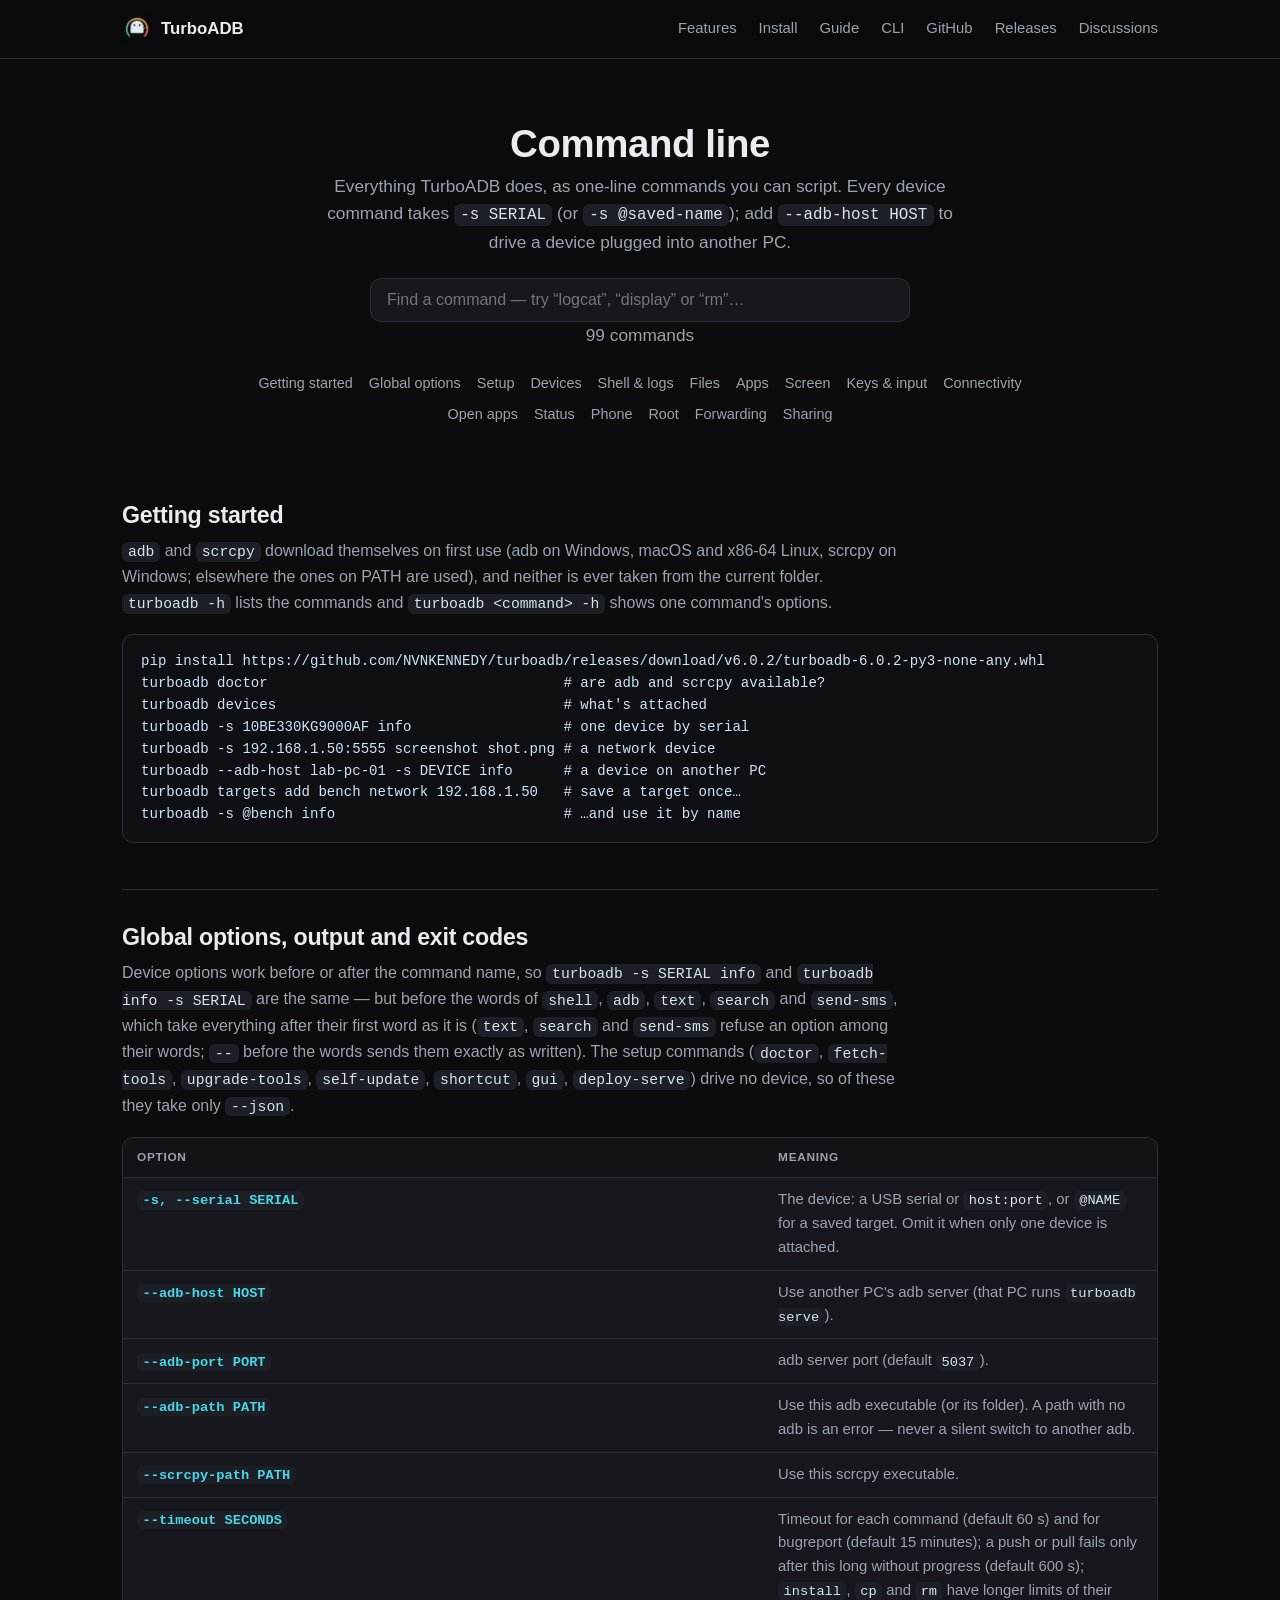
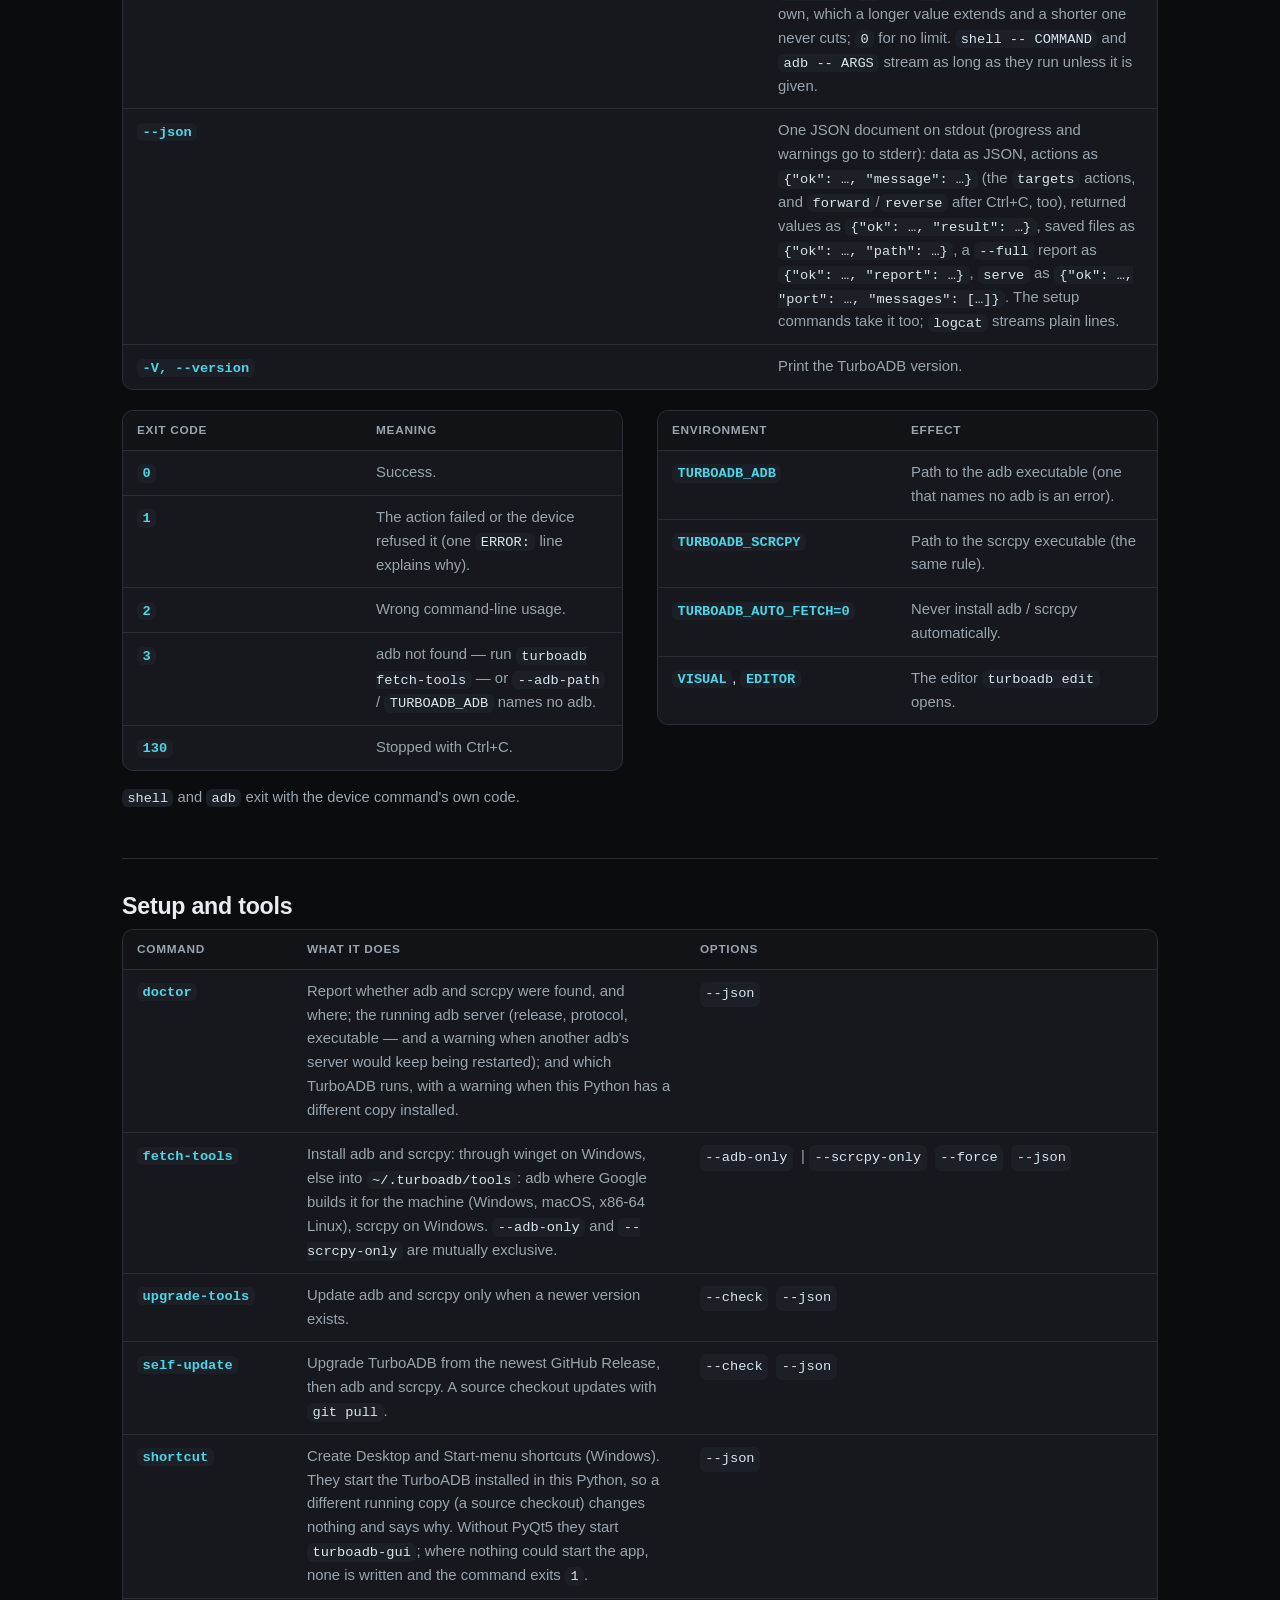
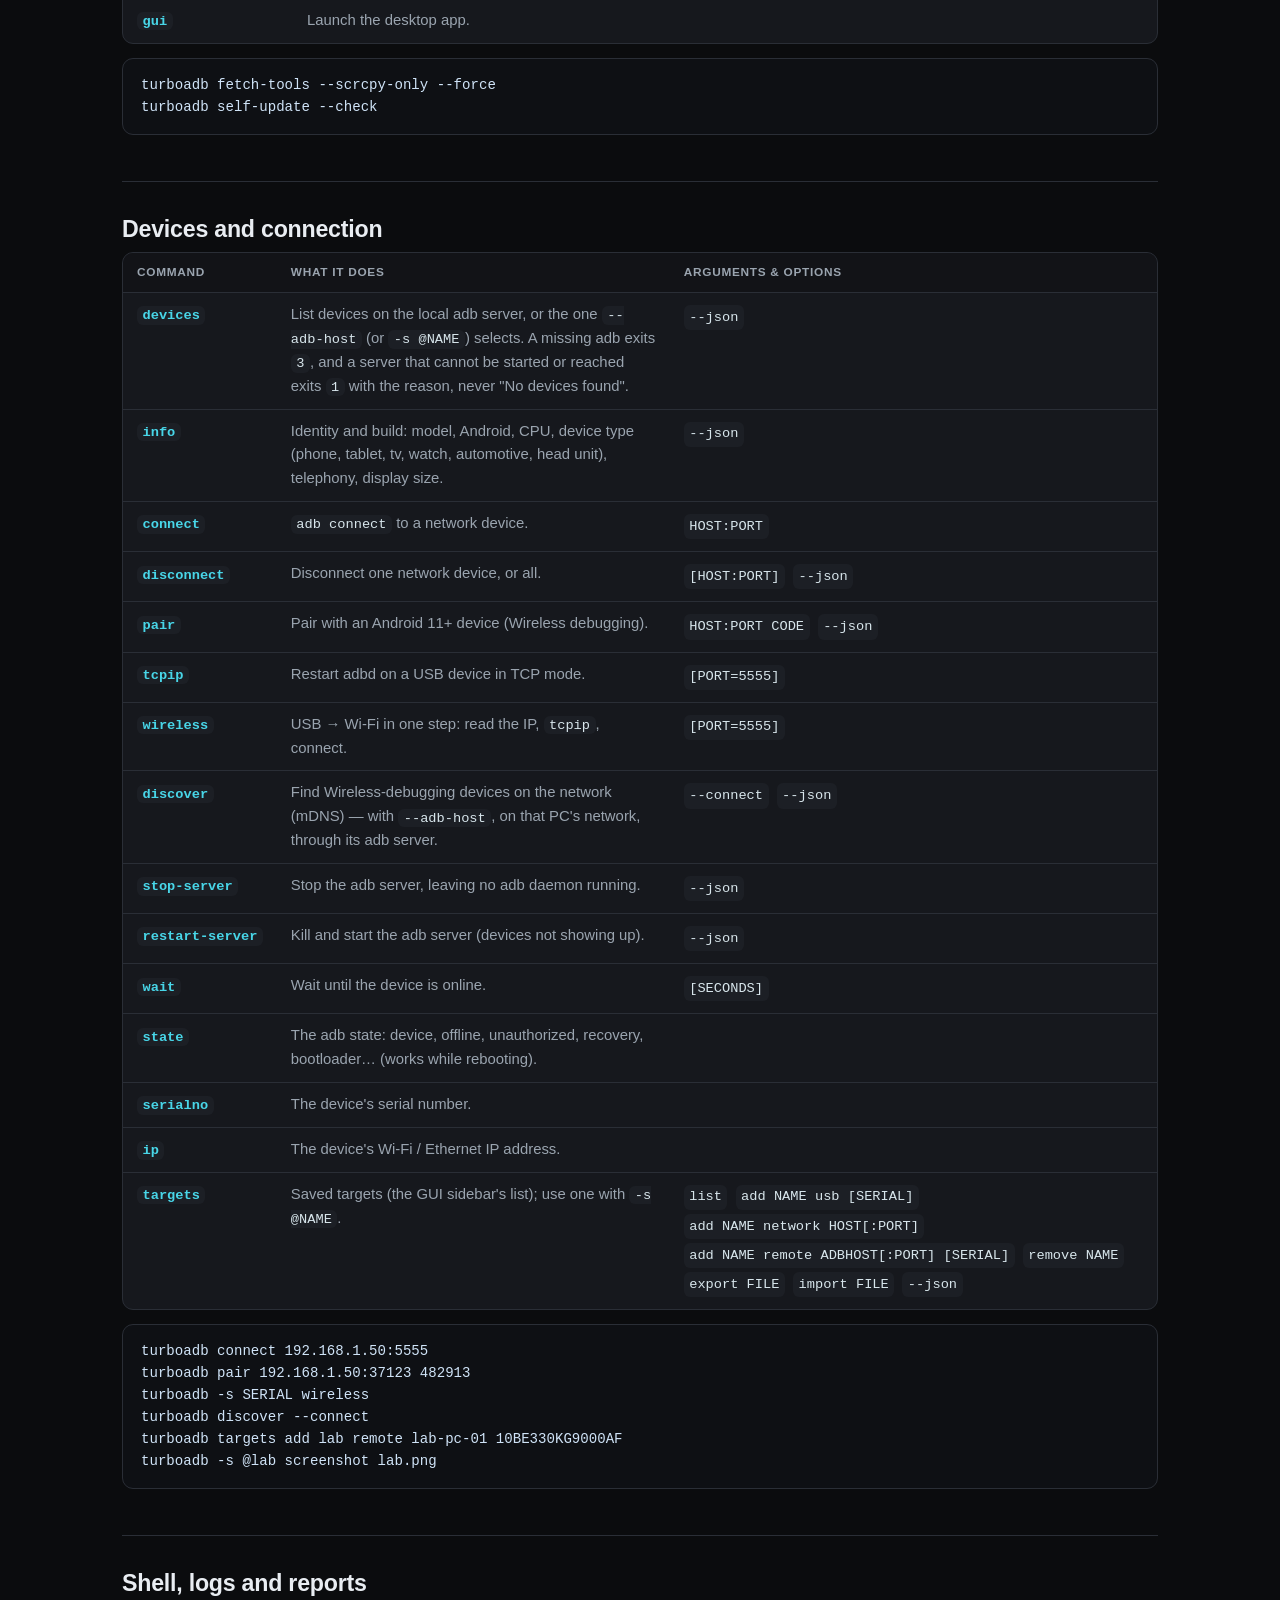
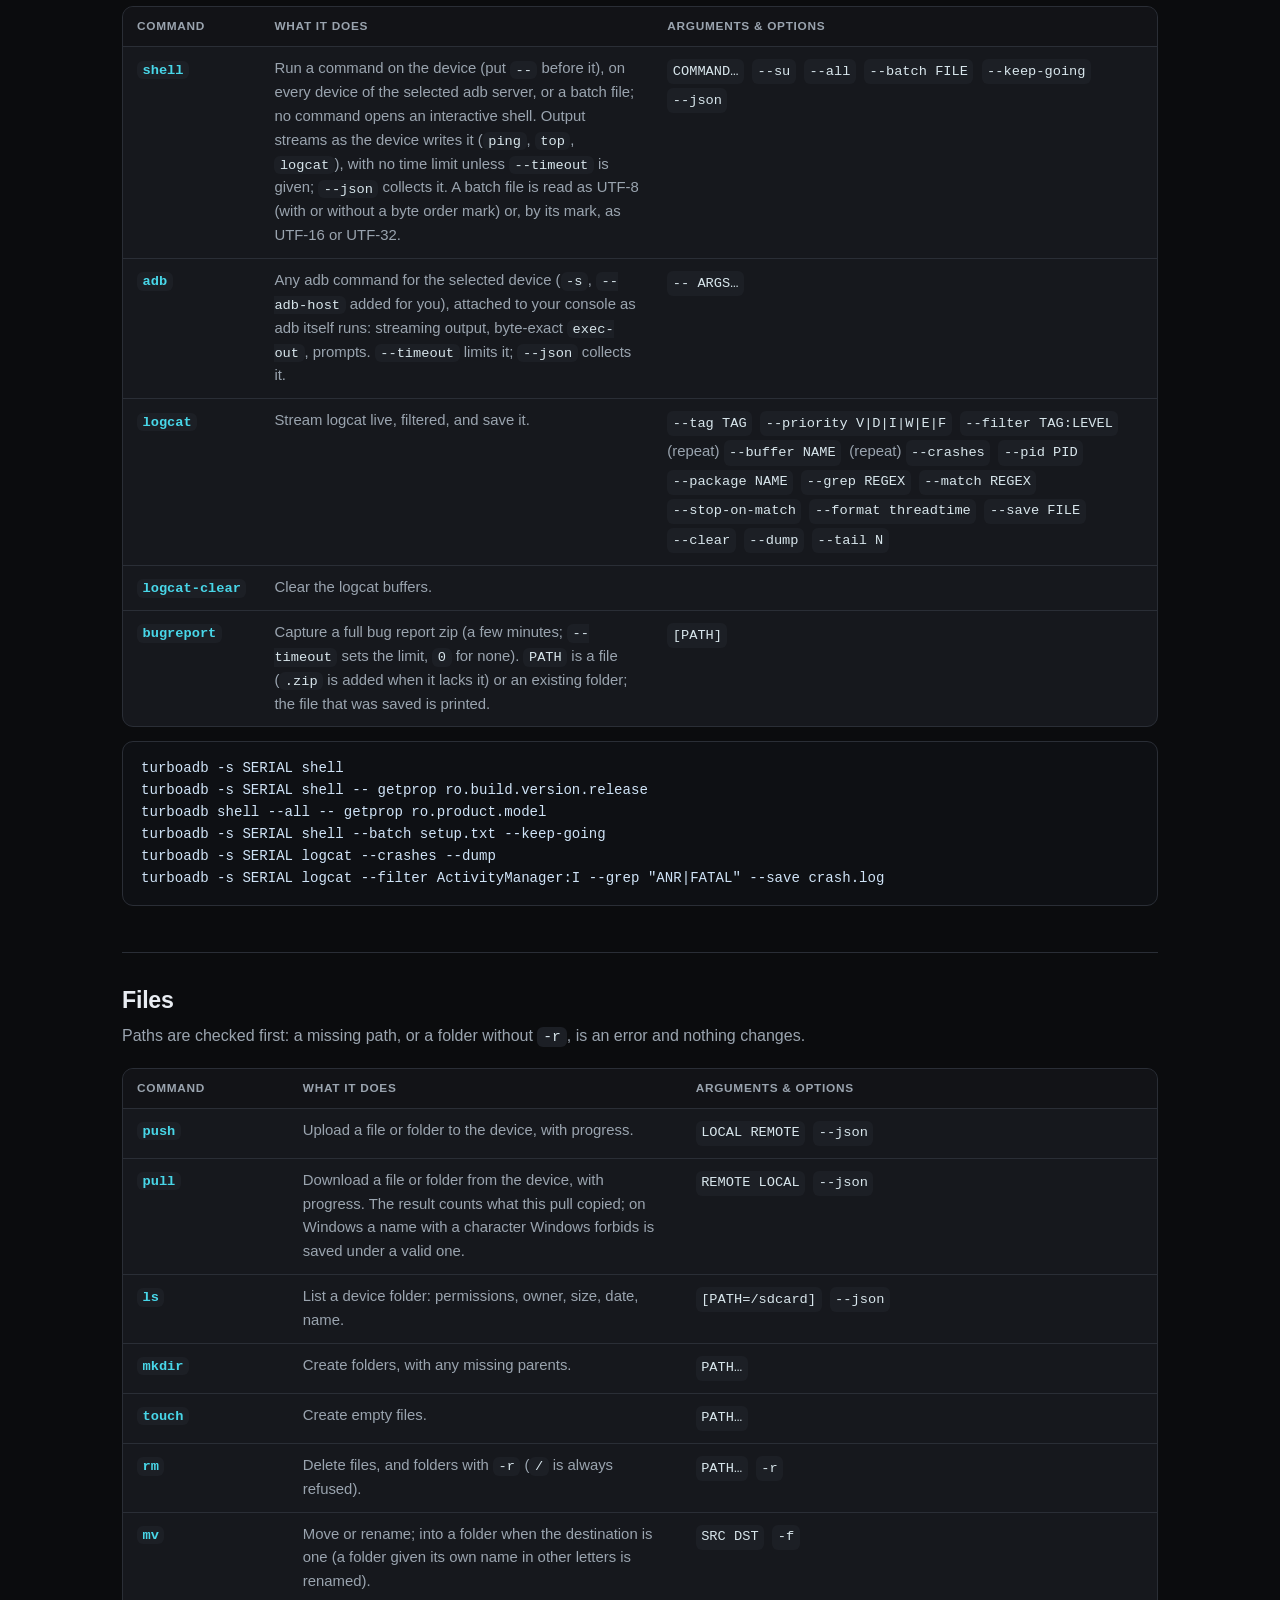
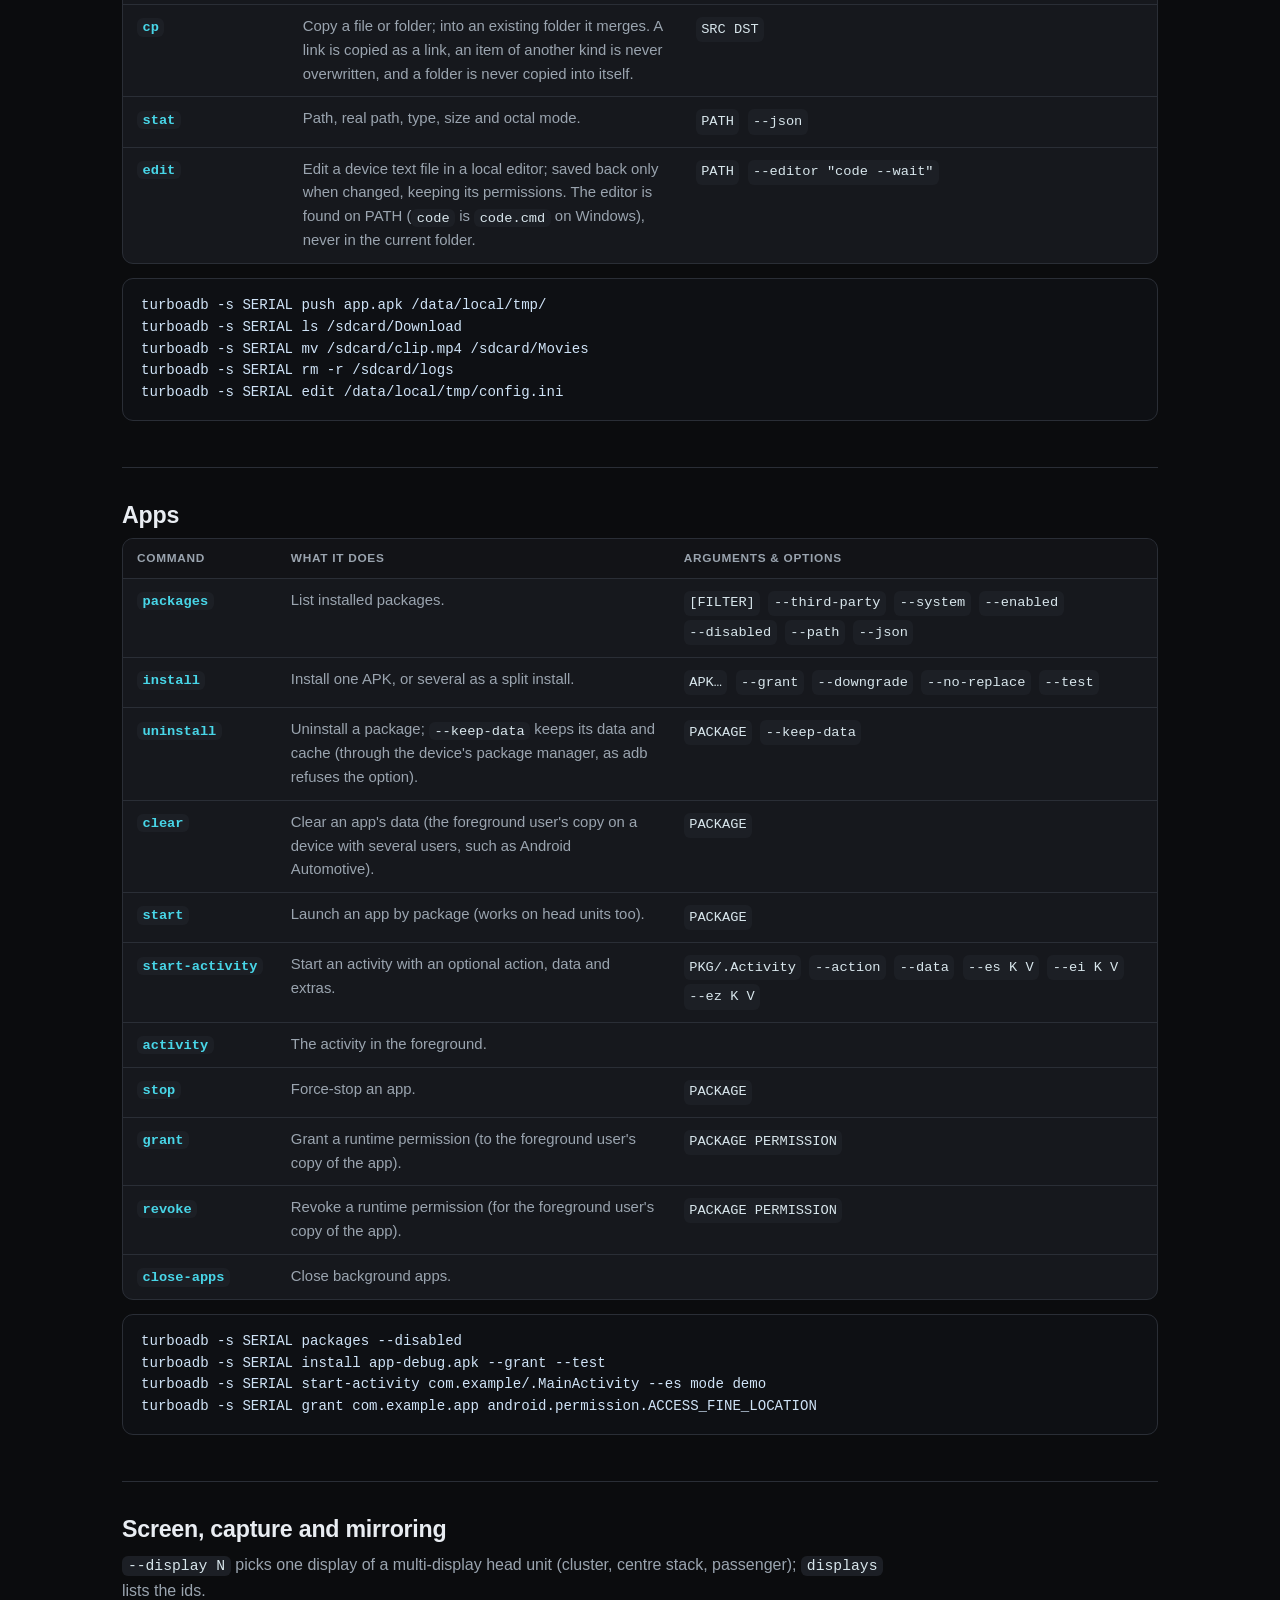
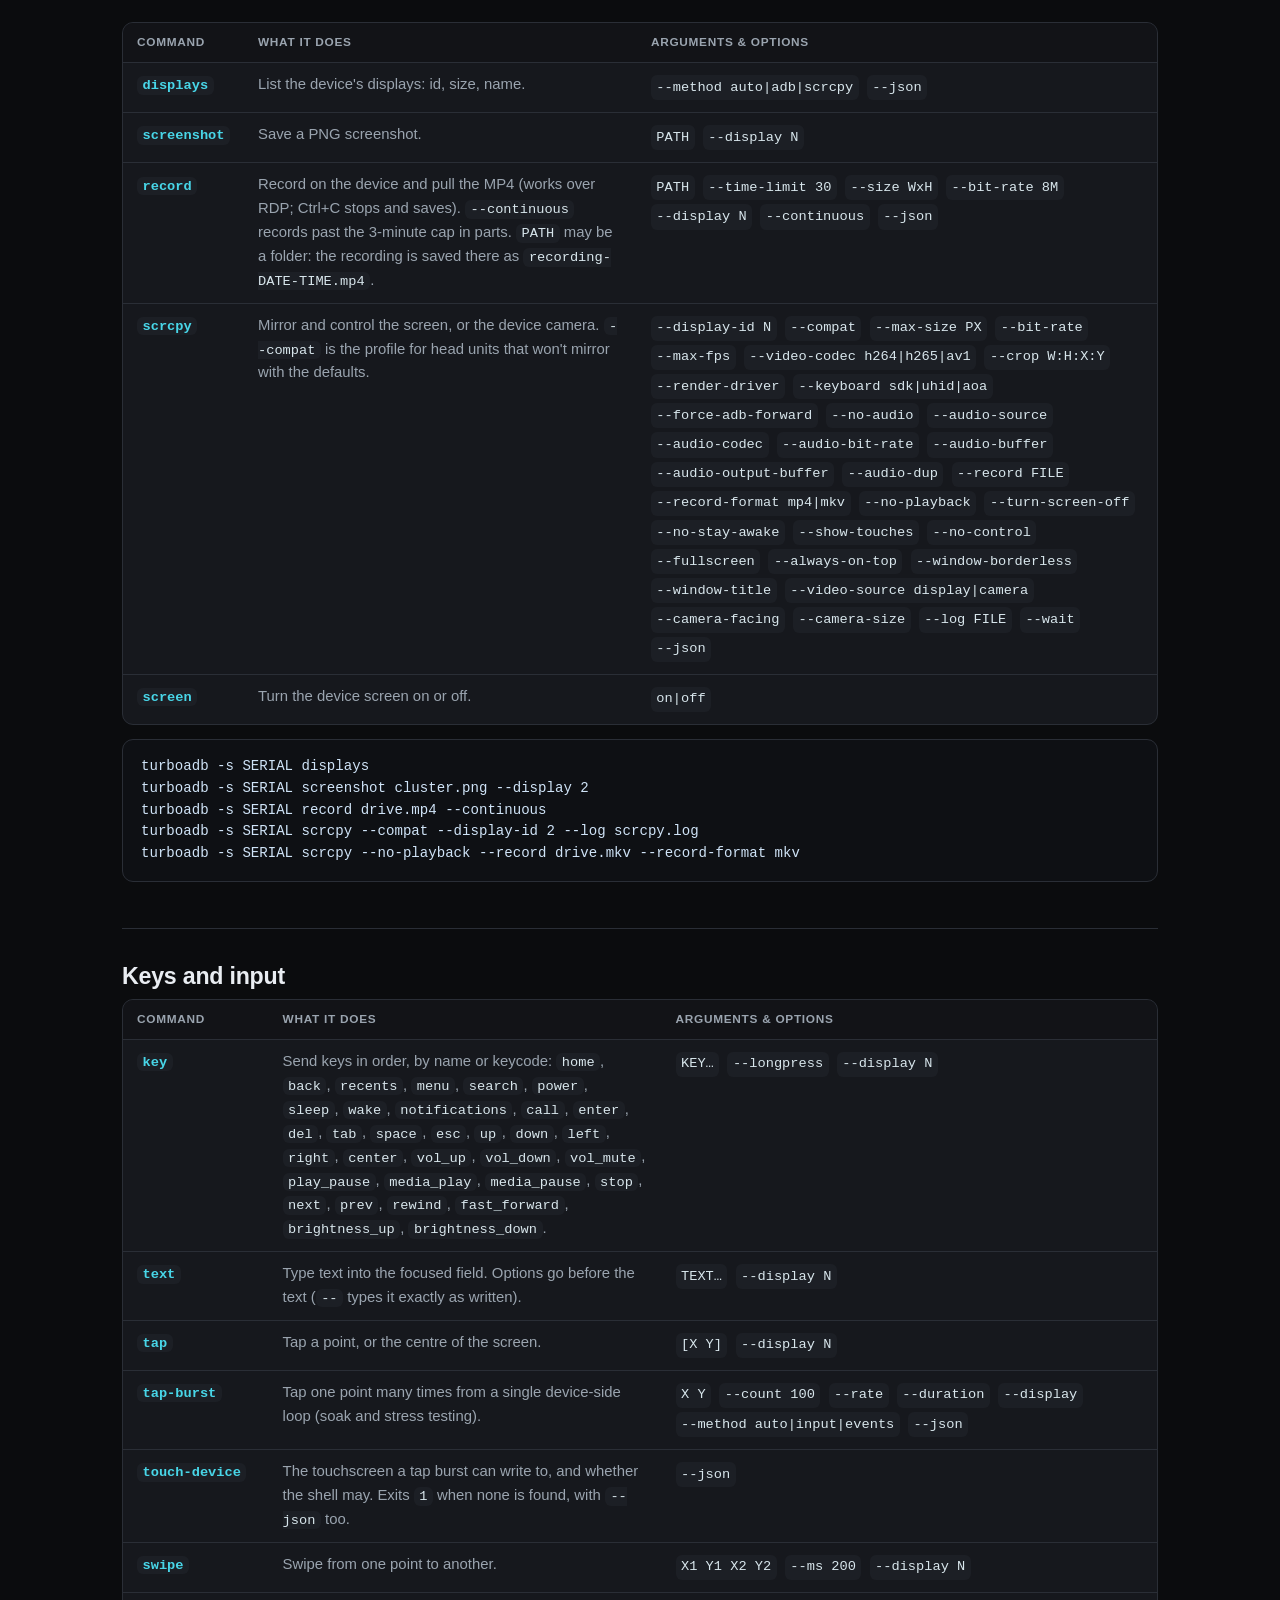
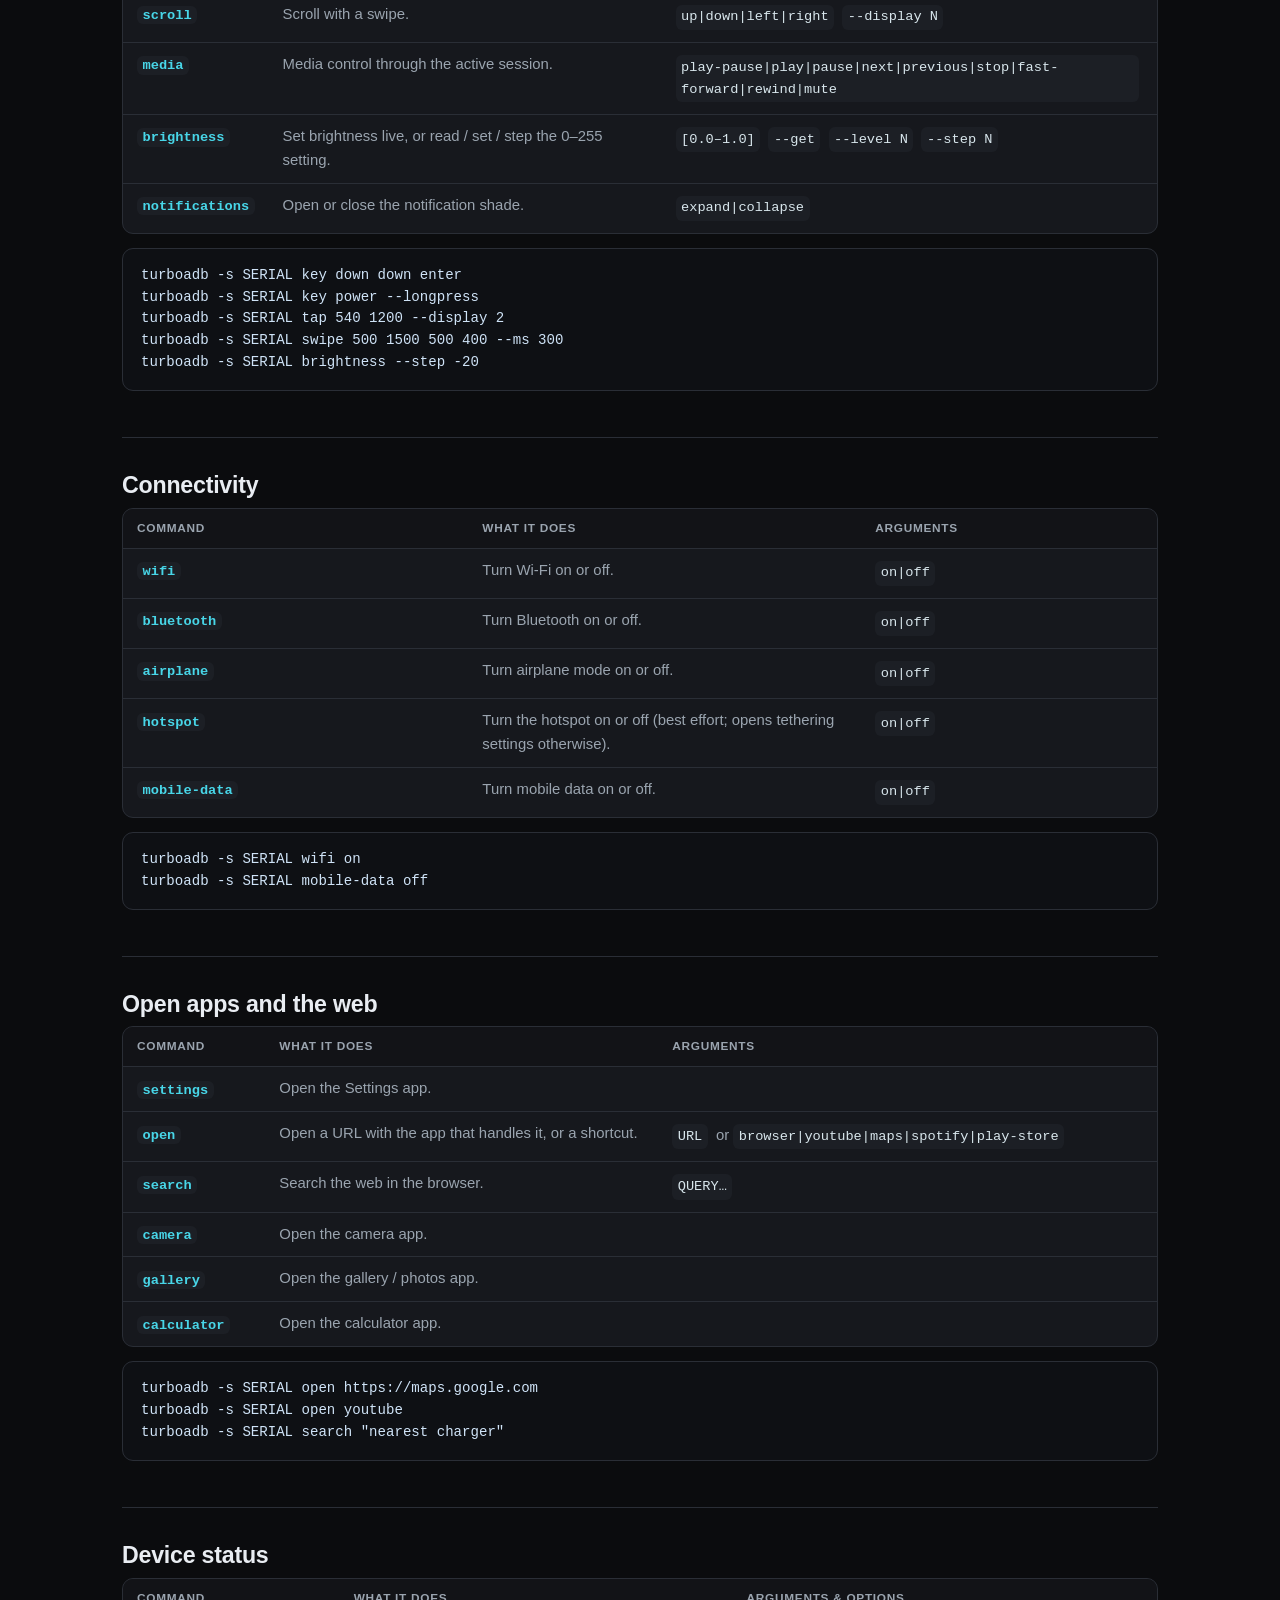
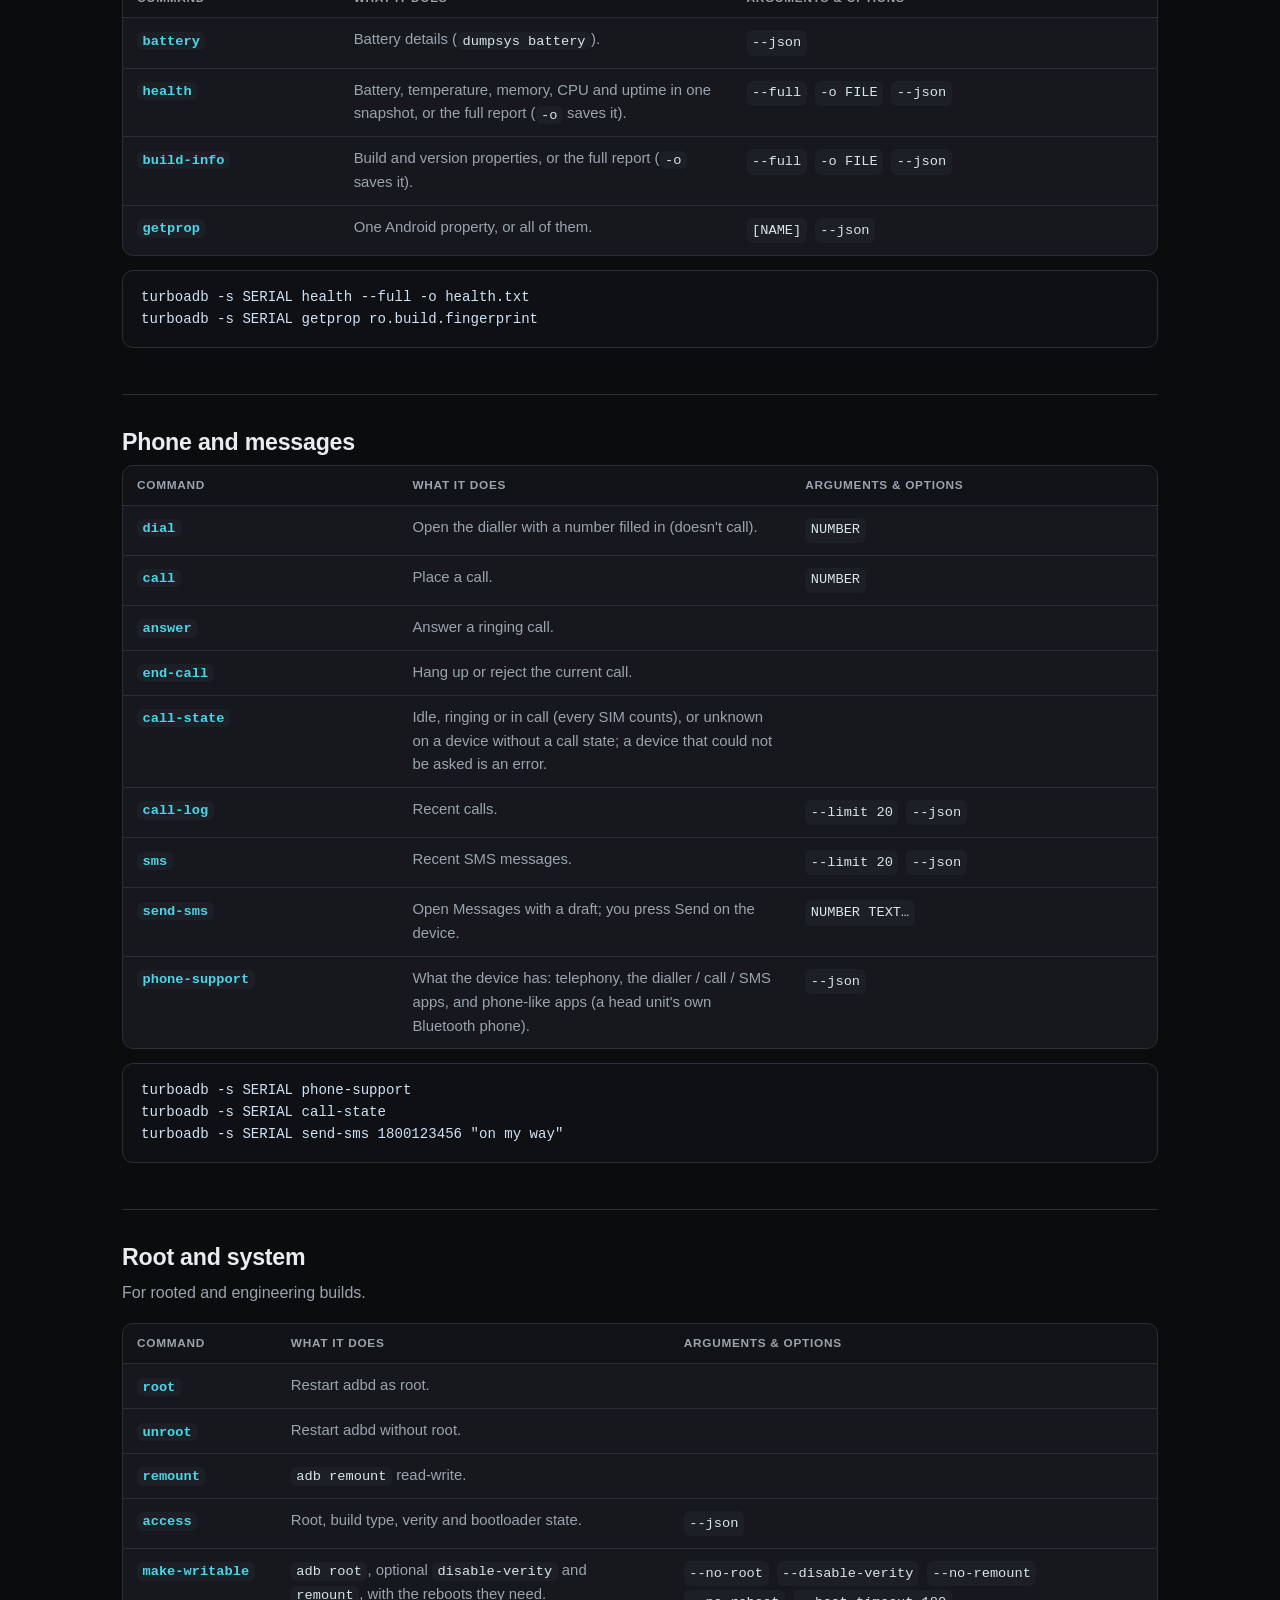
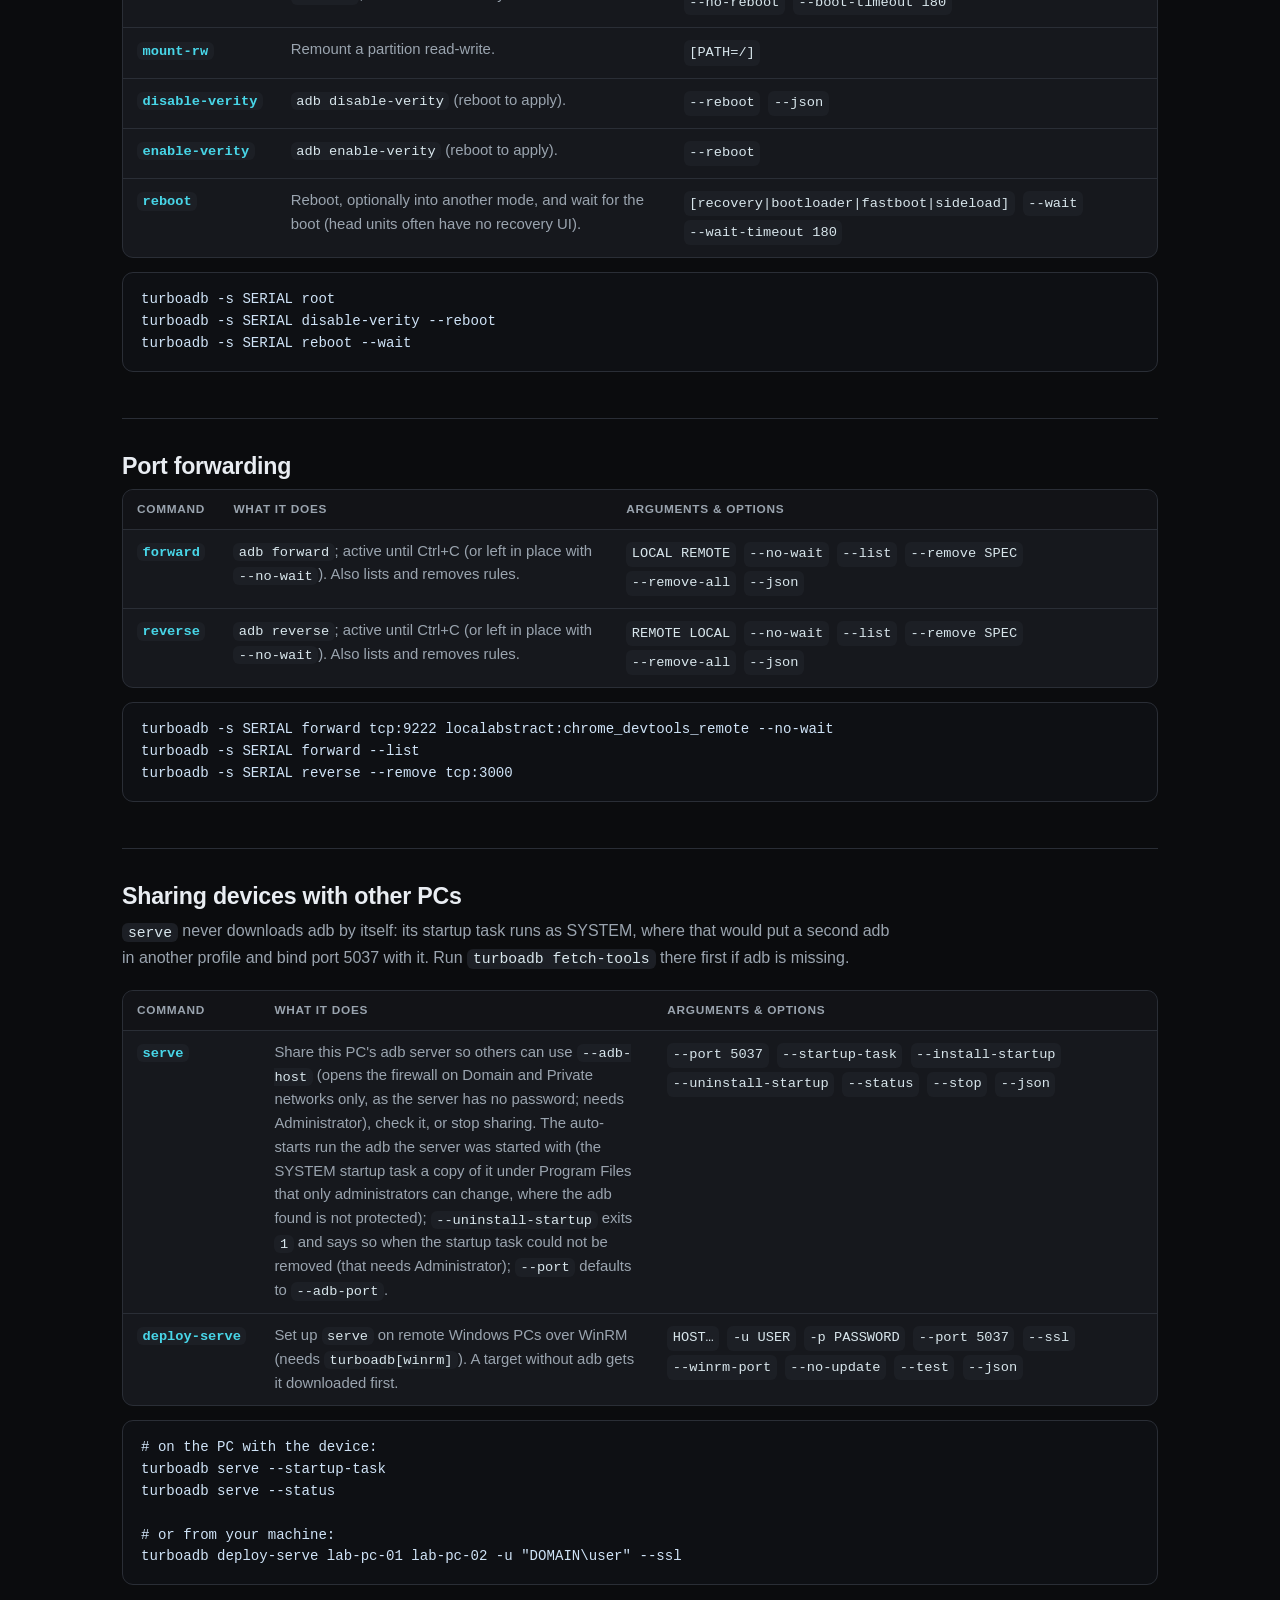
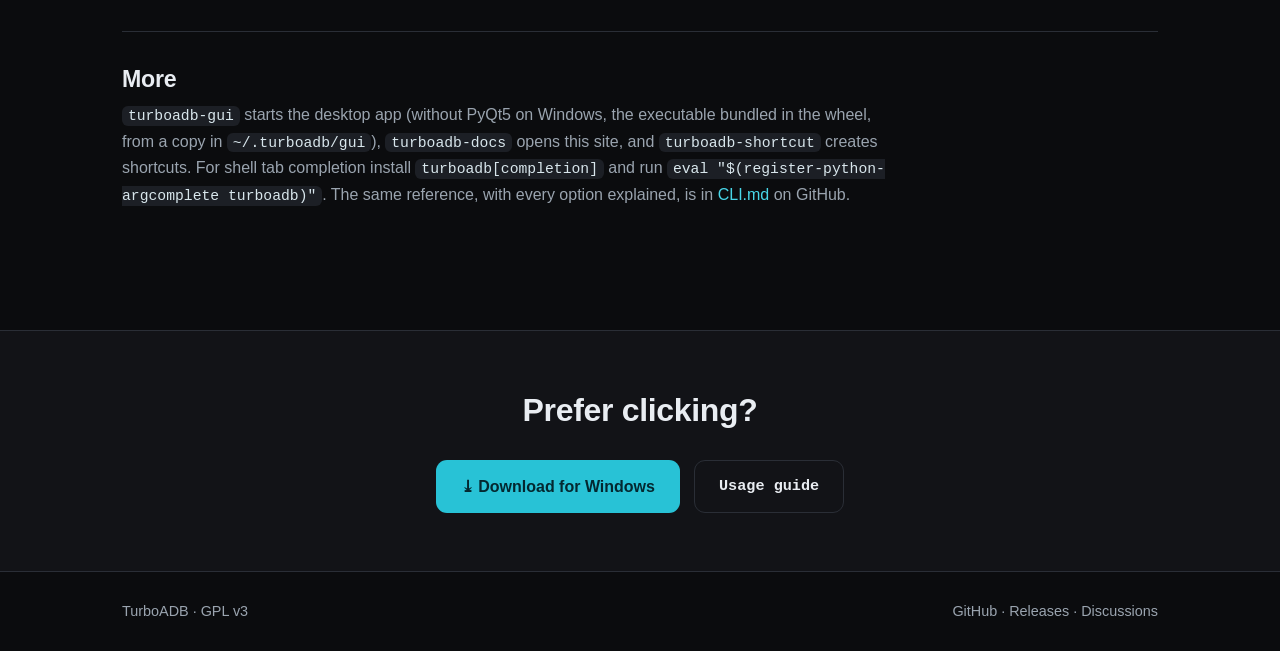
==== commit 71129637: "6.0.2 - TurboADB is under the GNU GPL version 3; the app carries the licence texts of what it contai" ====
--- a/docs/cli.html
+++ b/docs/cli.html
@@ -60,7 +60,7 @@
         the ones on PATH are used), and neither is ever taken from the current folder.
         <code>turboadb -h</code> lists the commands and
         <code>turboadb &lt;command&gt; -h</code> shows one command's options.</p>
-        <div class="code"><pre><code>pip install https://github.com/NVNKENNEDY/turboadb/releases/download/v6.0.1/turboadb-6.0.1-py3-none-any.whl
+        <div class="code"><pre><code>pip install https://github.com/NVNKENNEDY/turboadb/releases/download/v6.0.2/turboadb-6.0.2-py3-none-any.whl
 turboadb doctor                                   # are adb and scrcpy available?
 turboadb devices                                  # what's attached
 turboadb -s 10BE330KG9000AF info                  # one device by serial
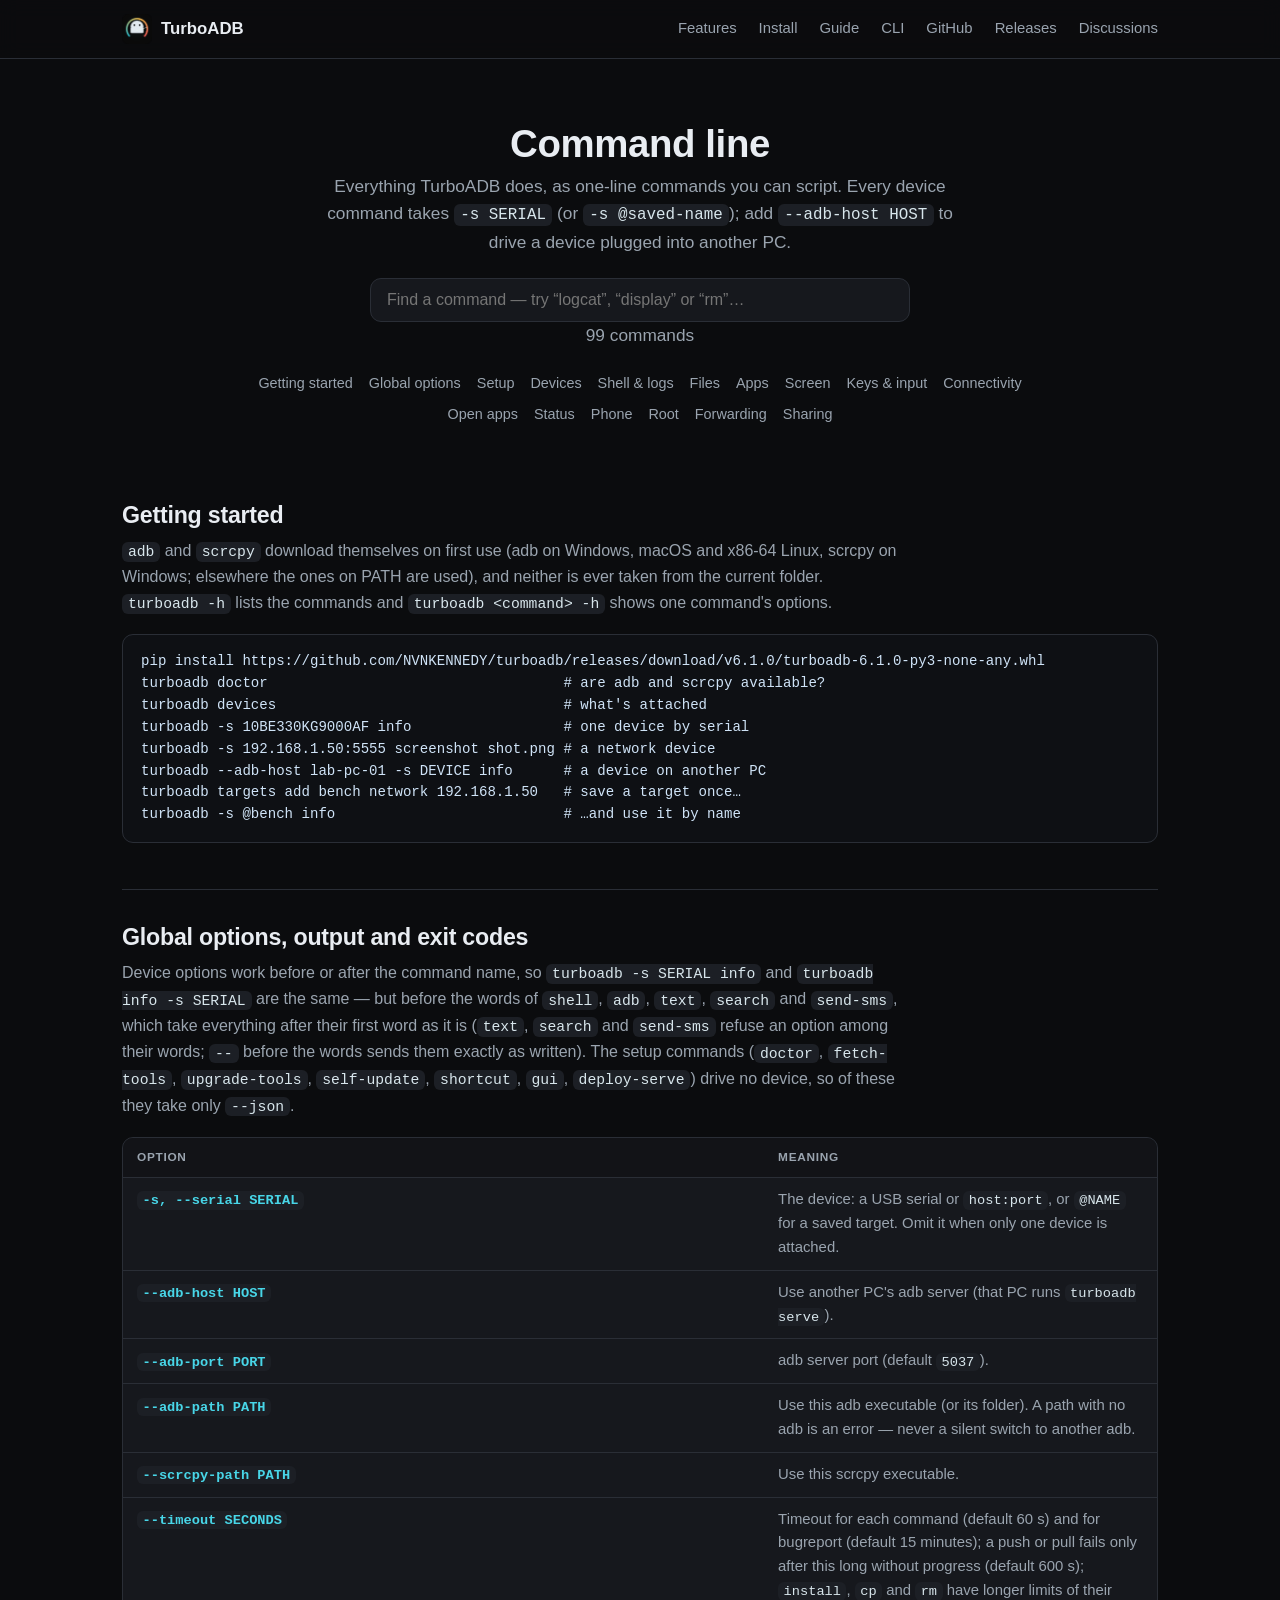
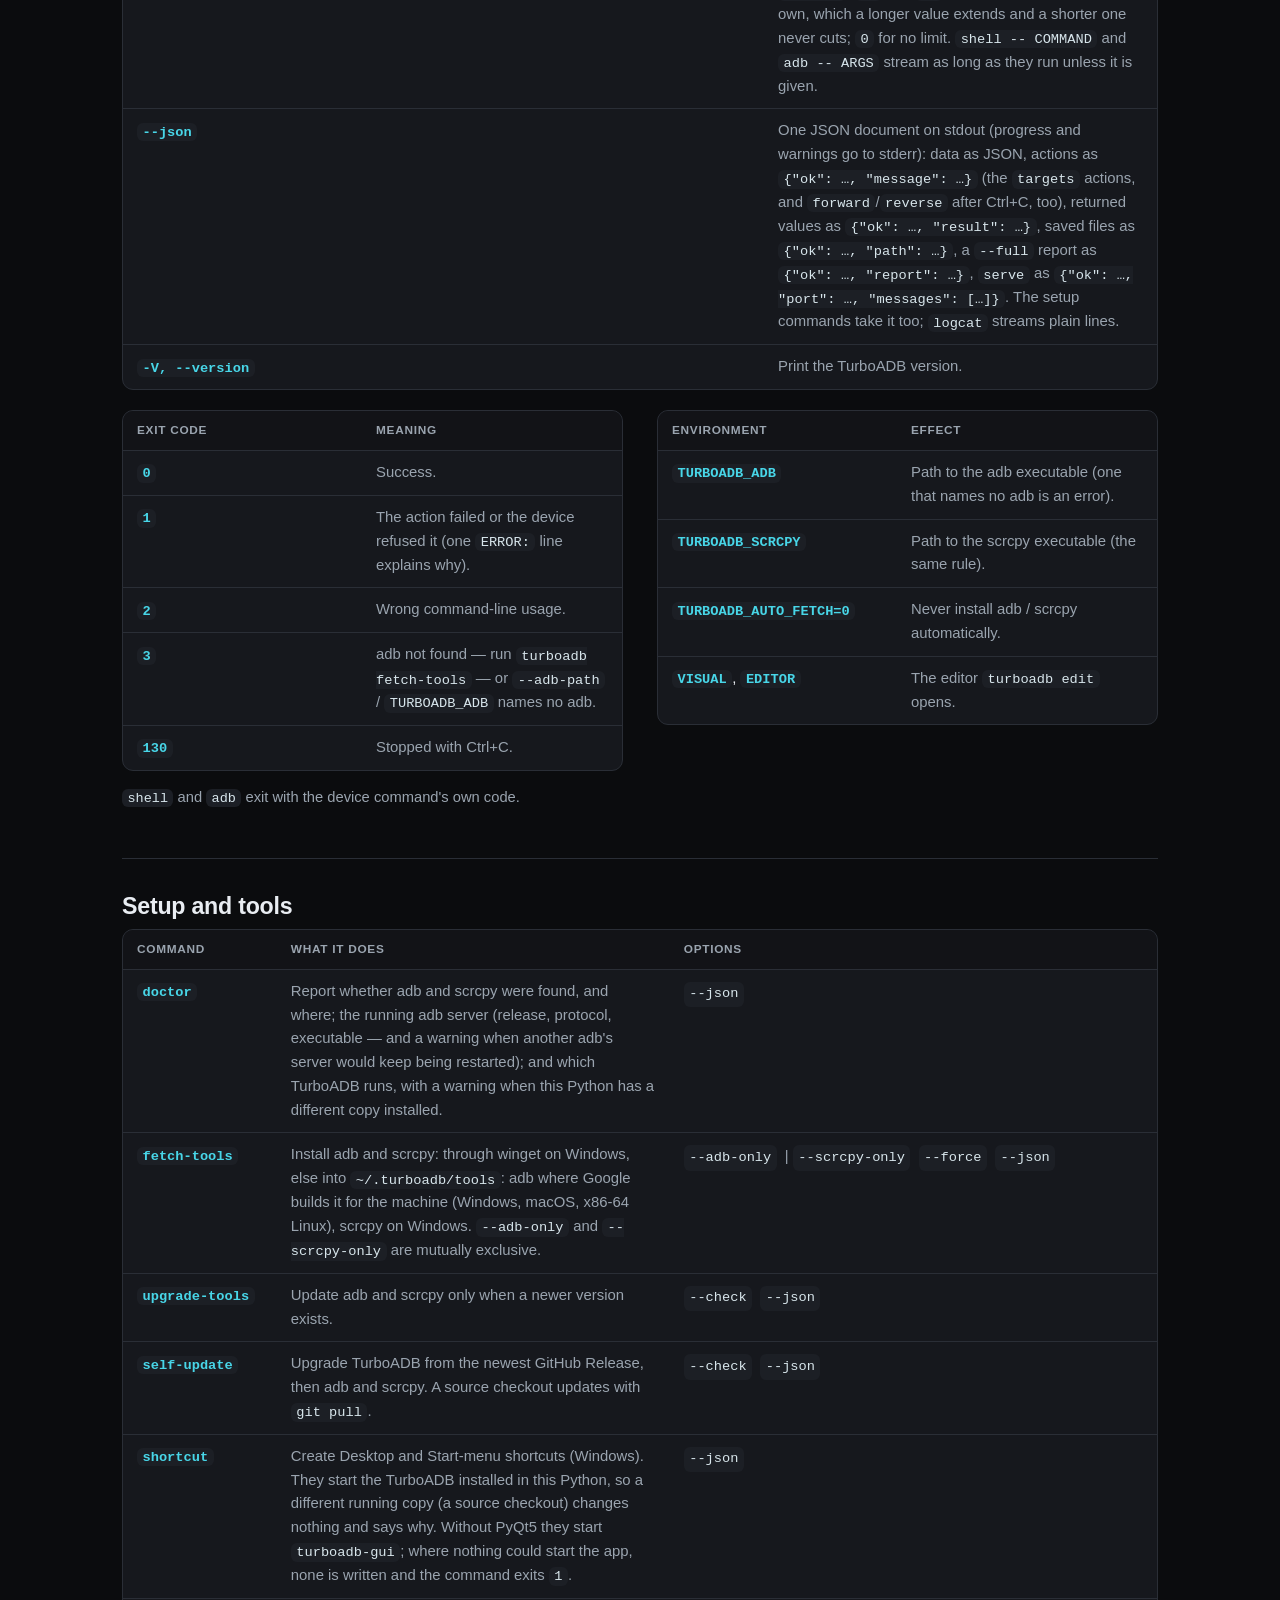
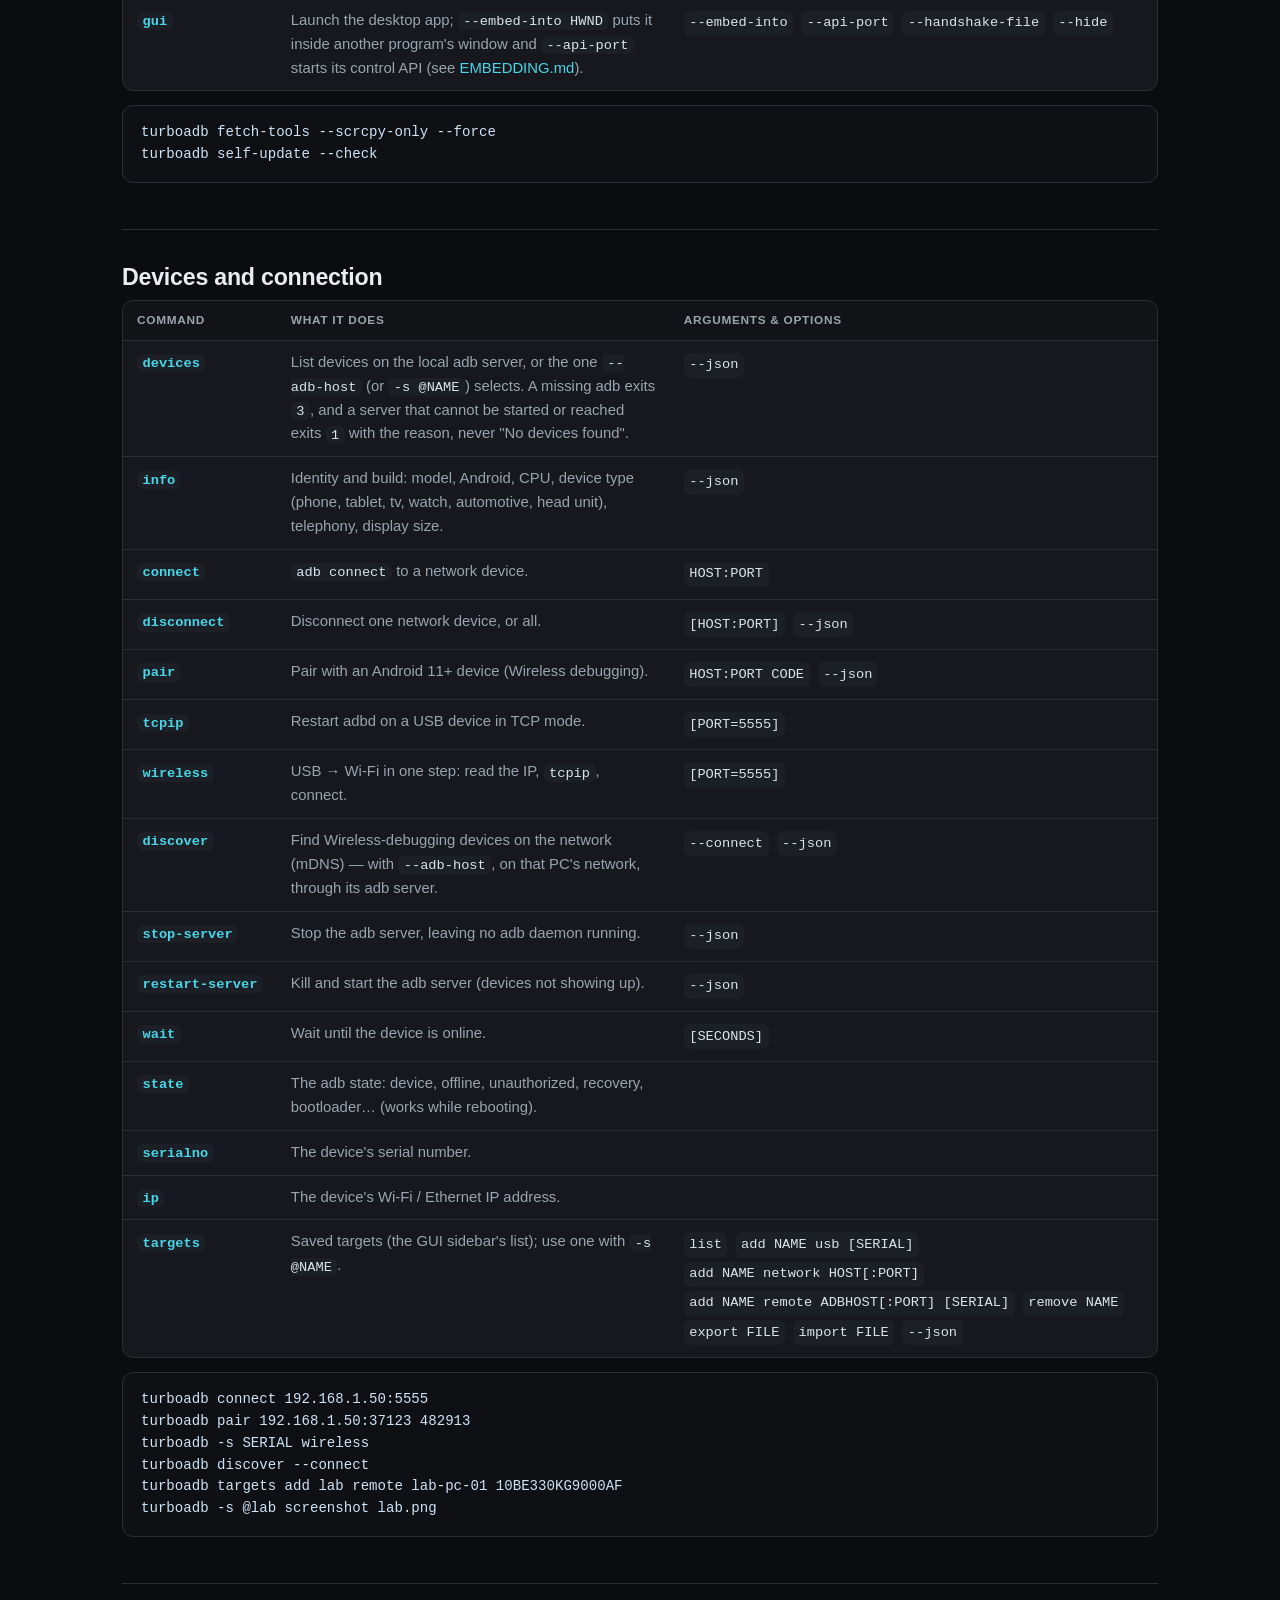
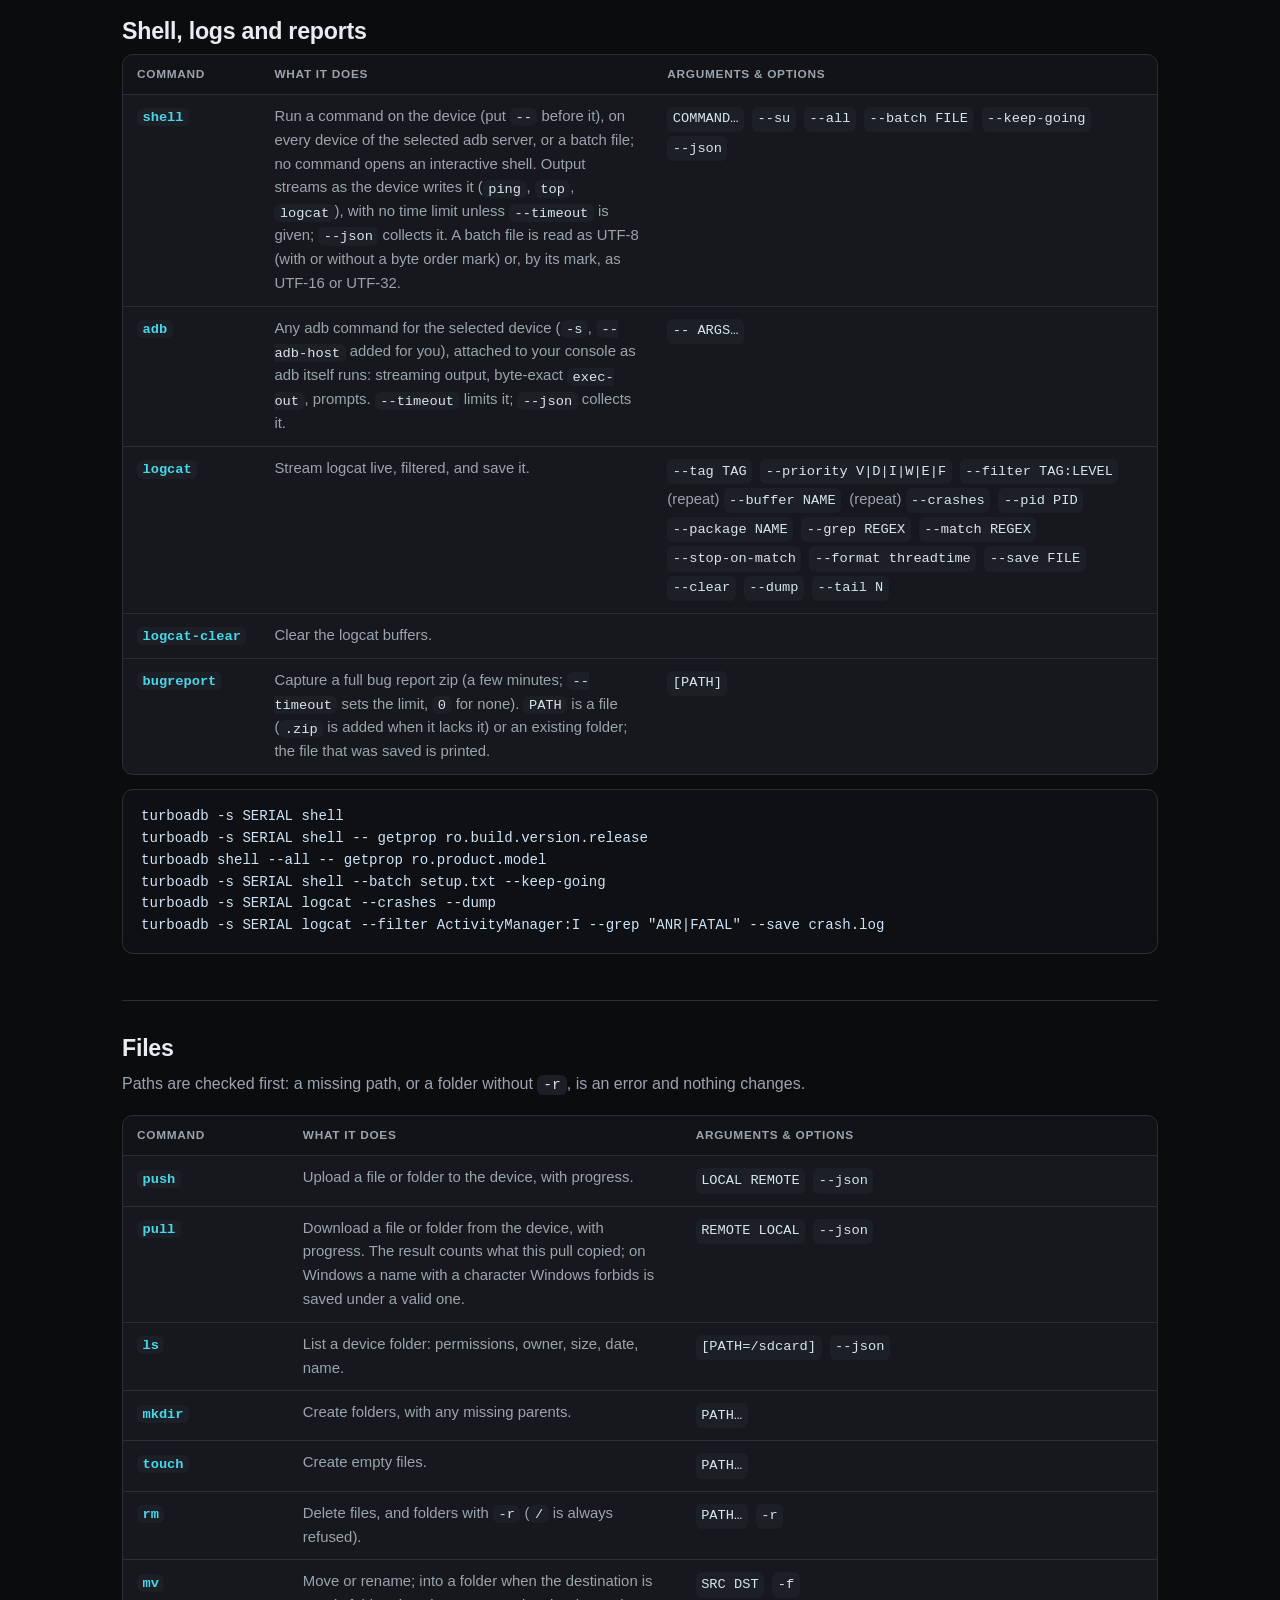
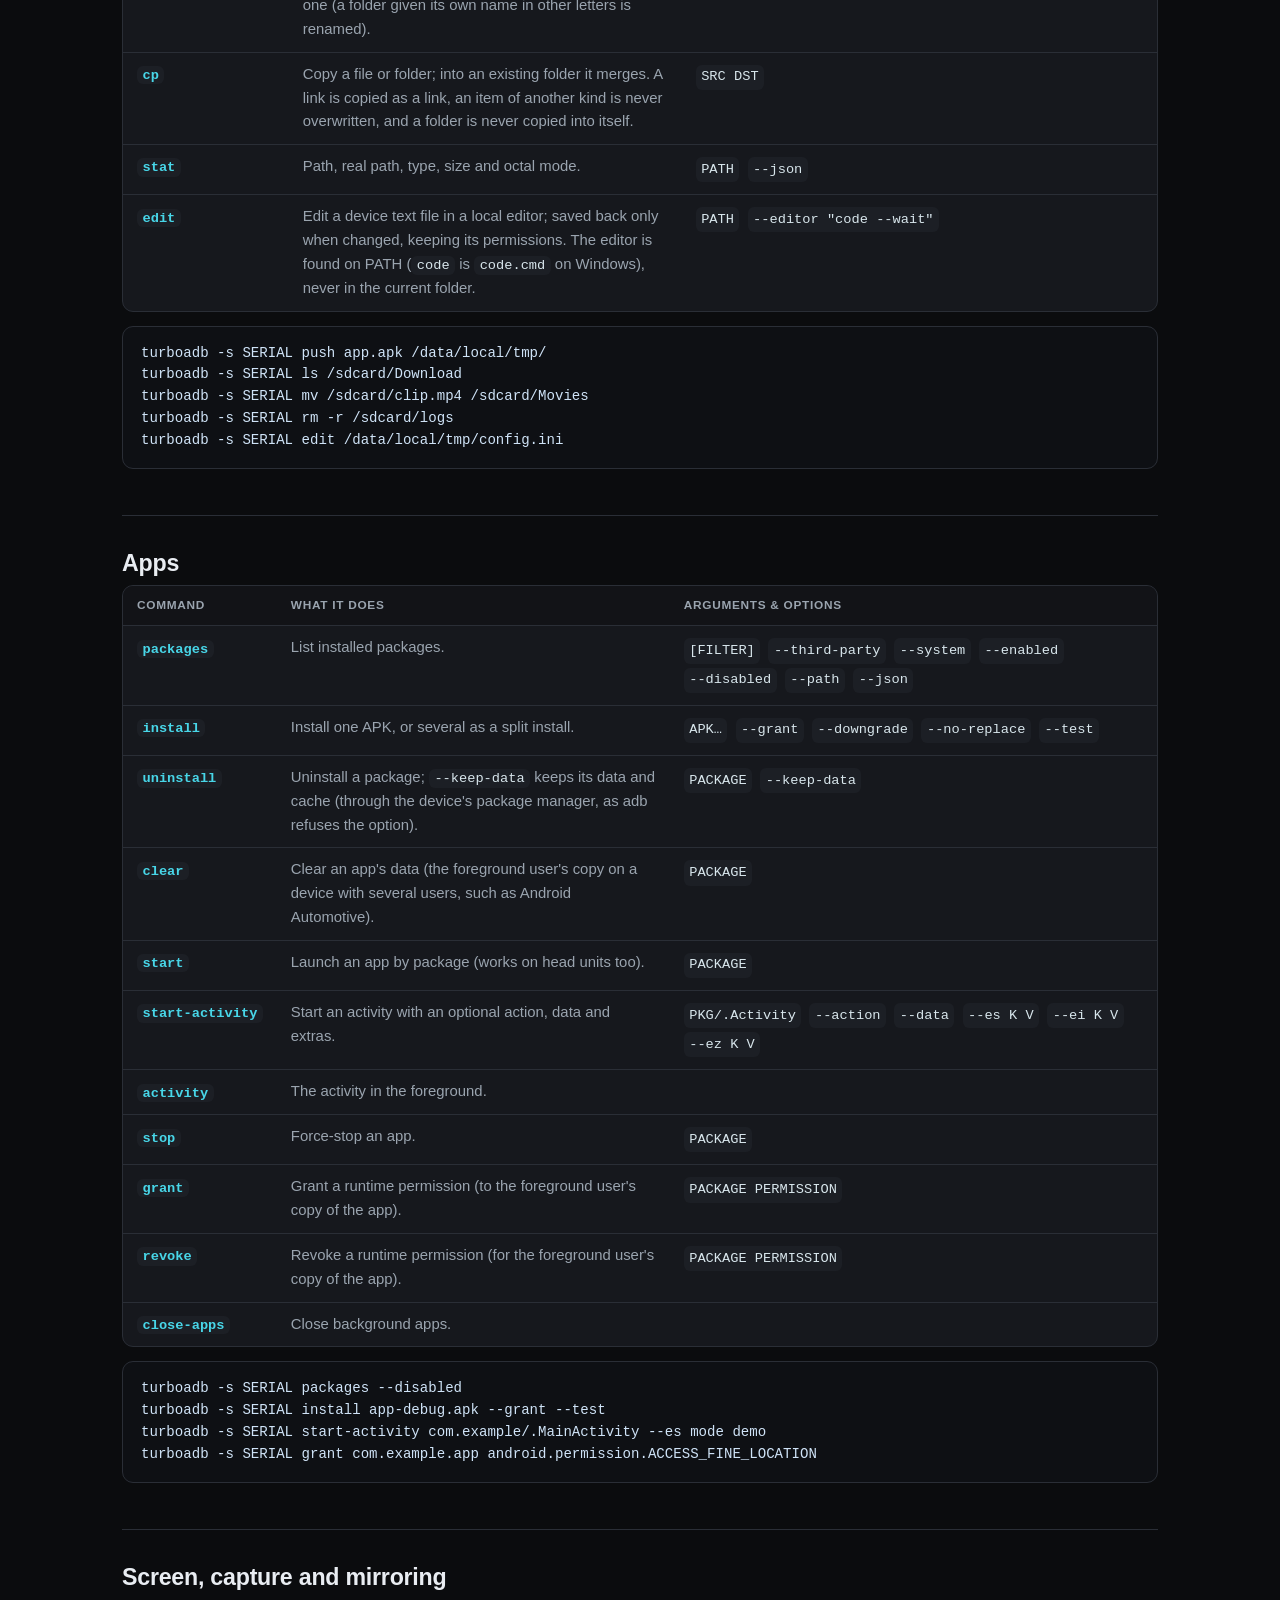
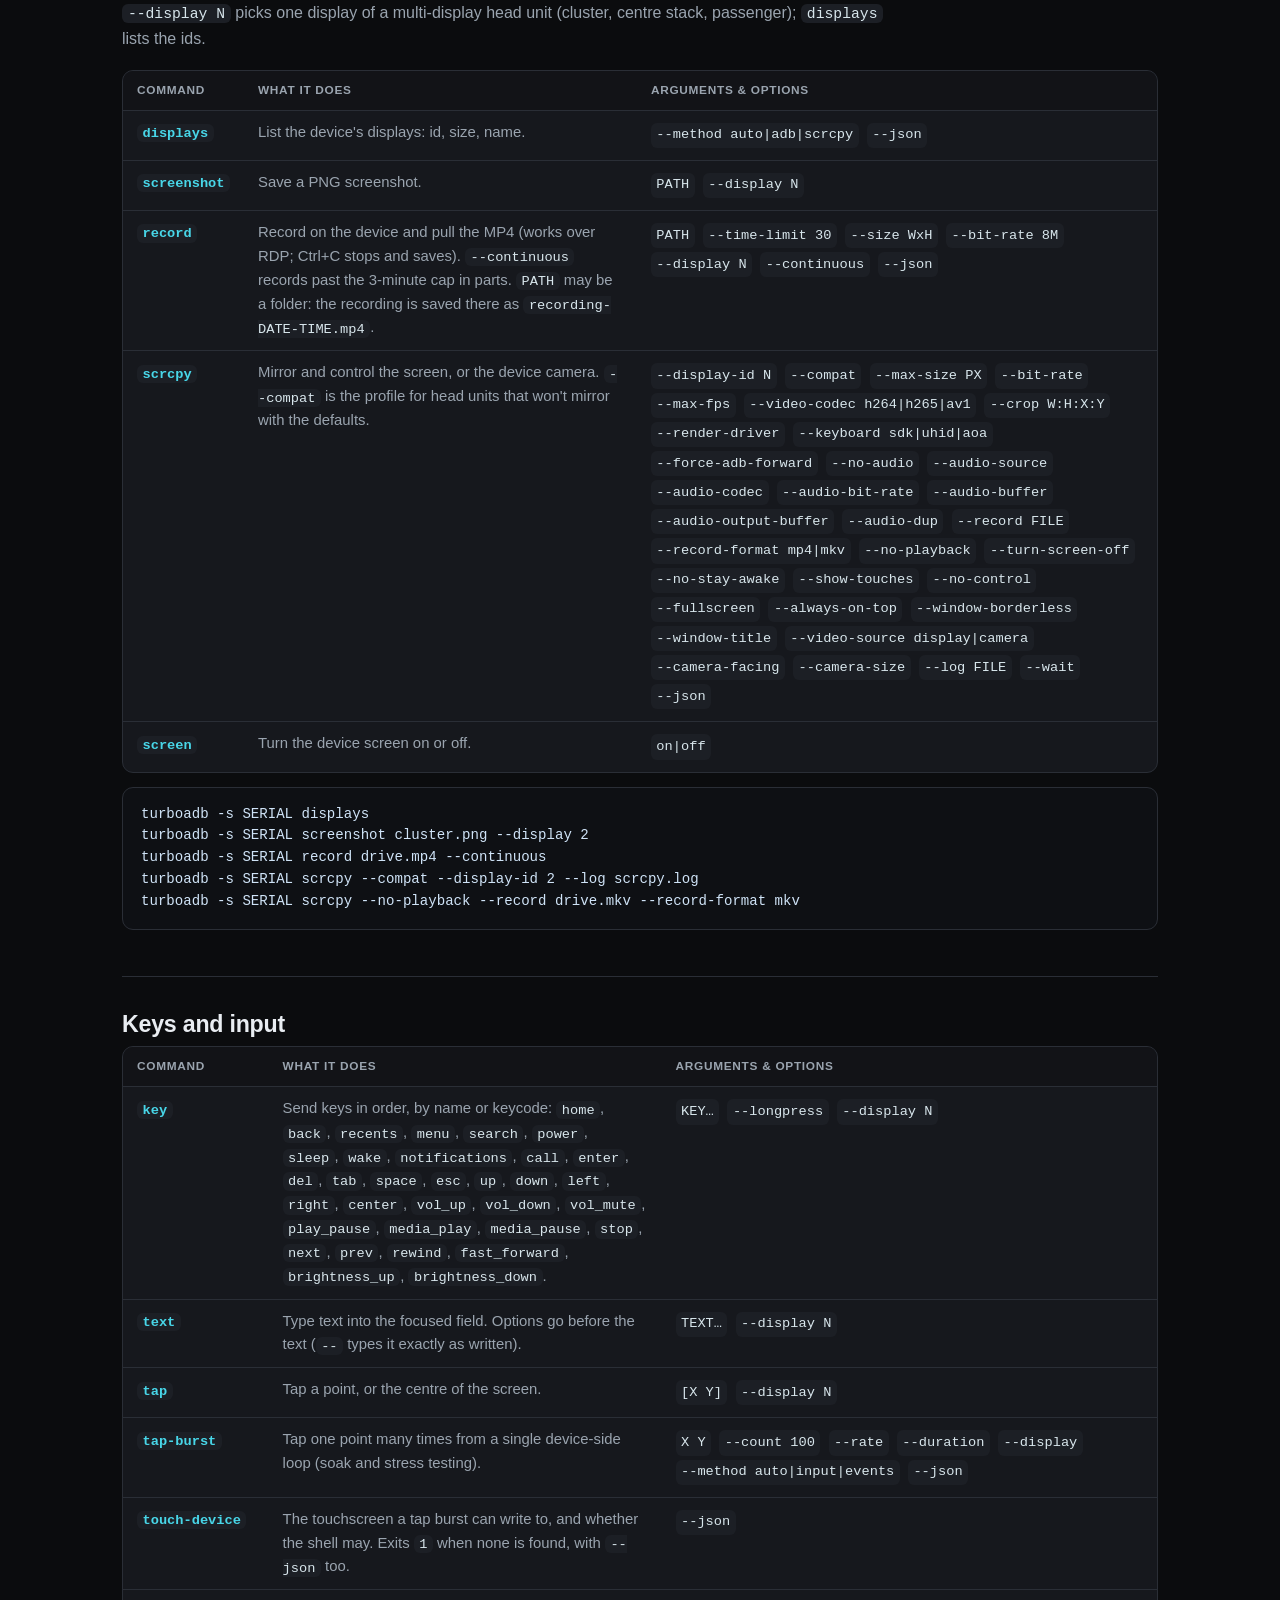
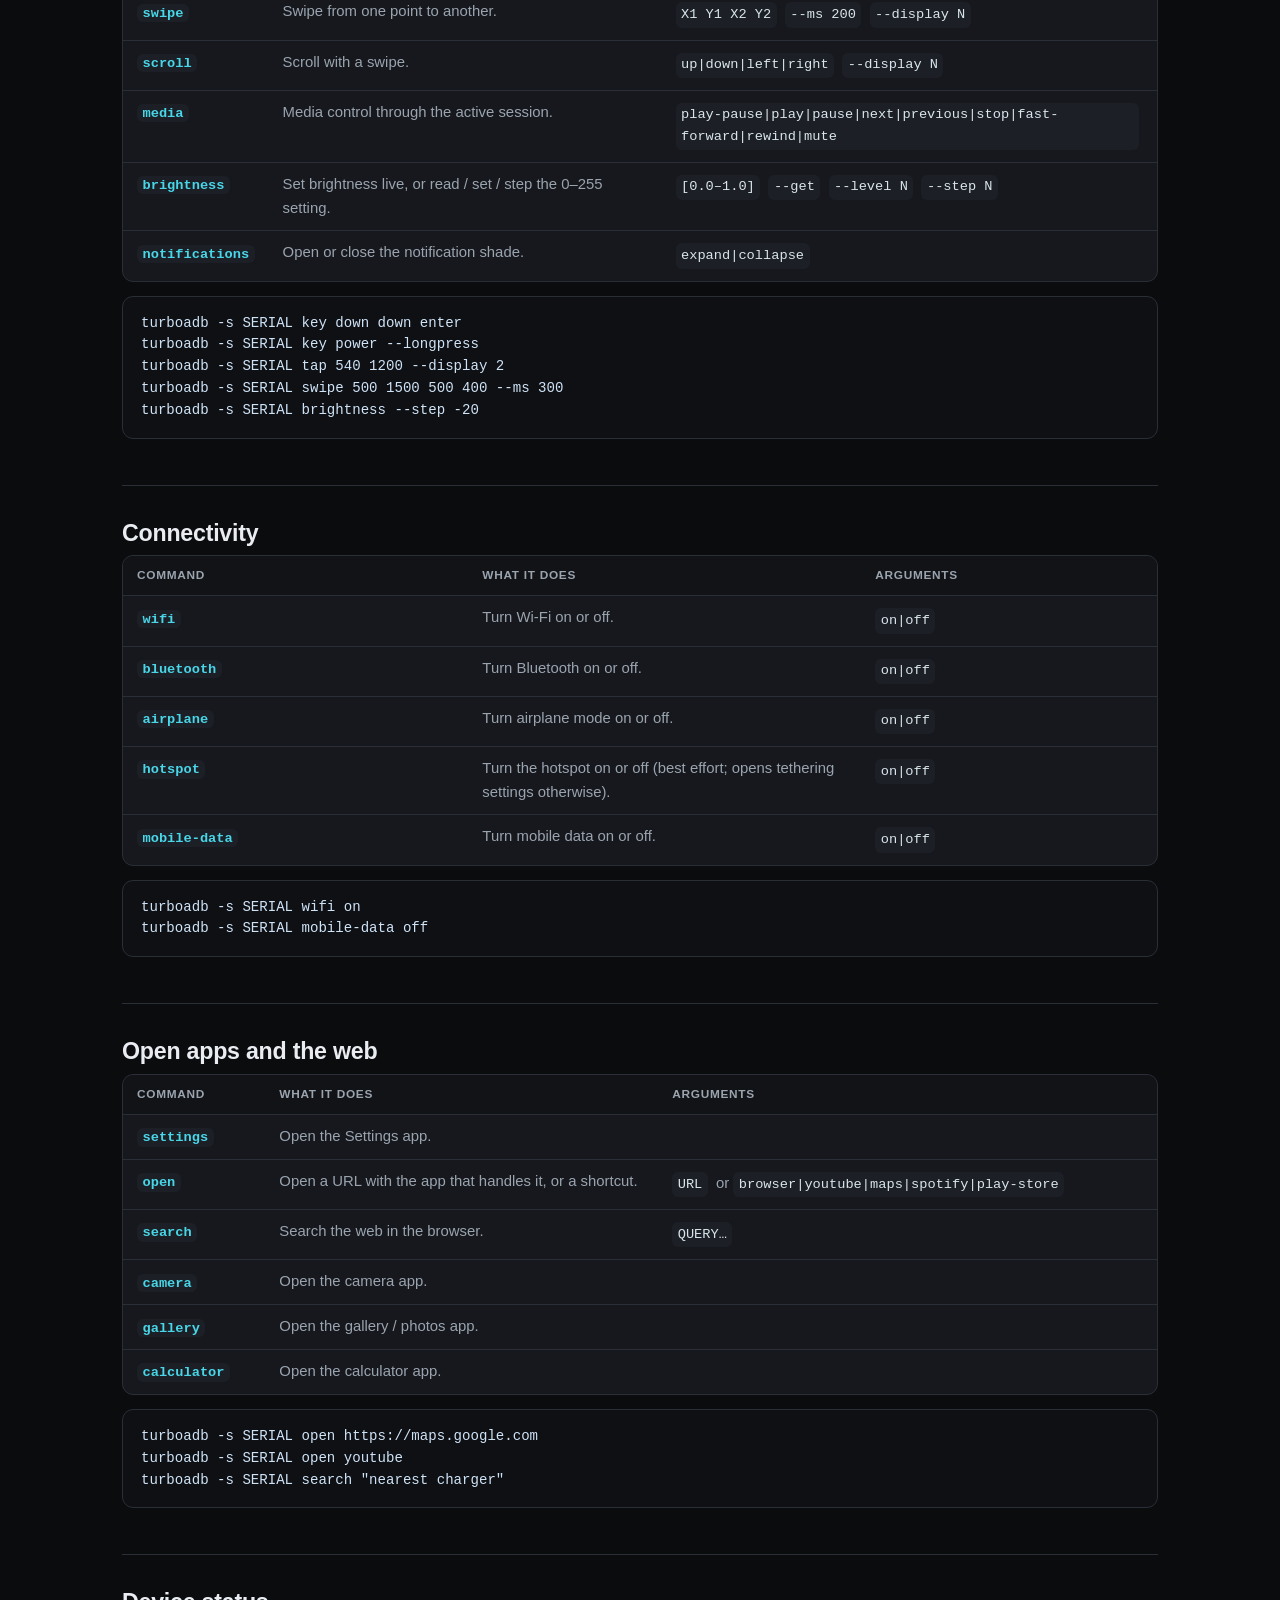
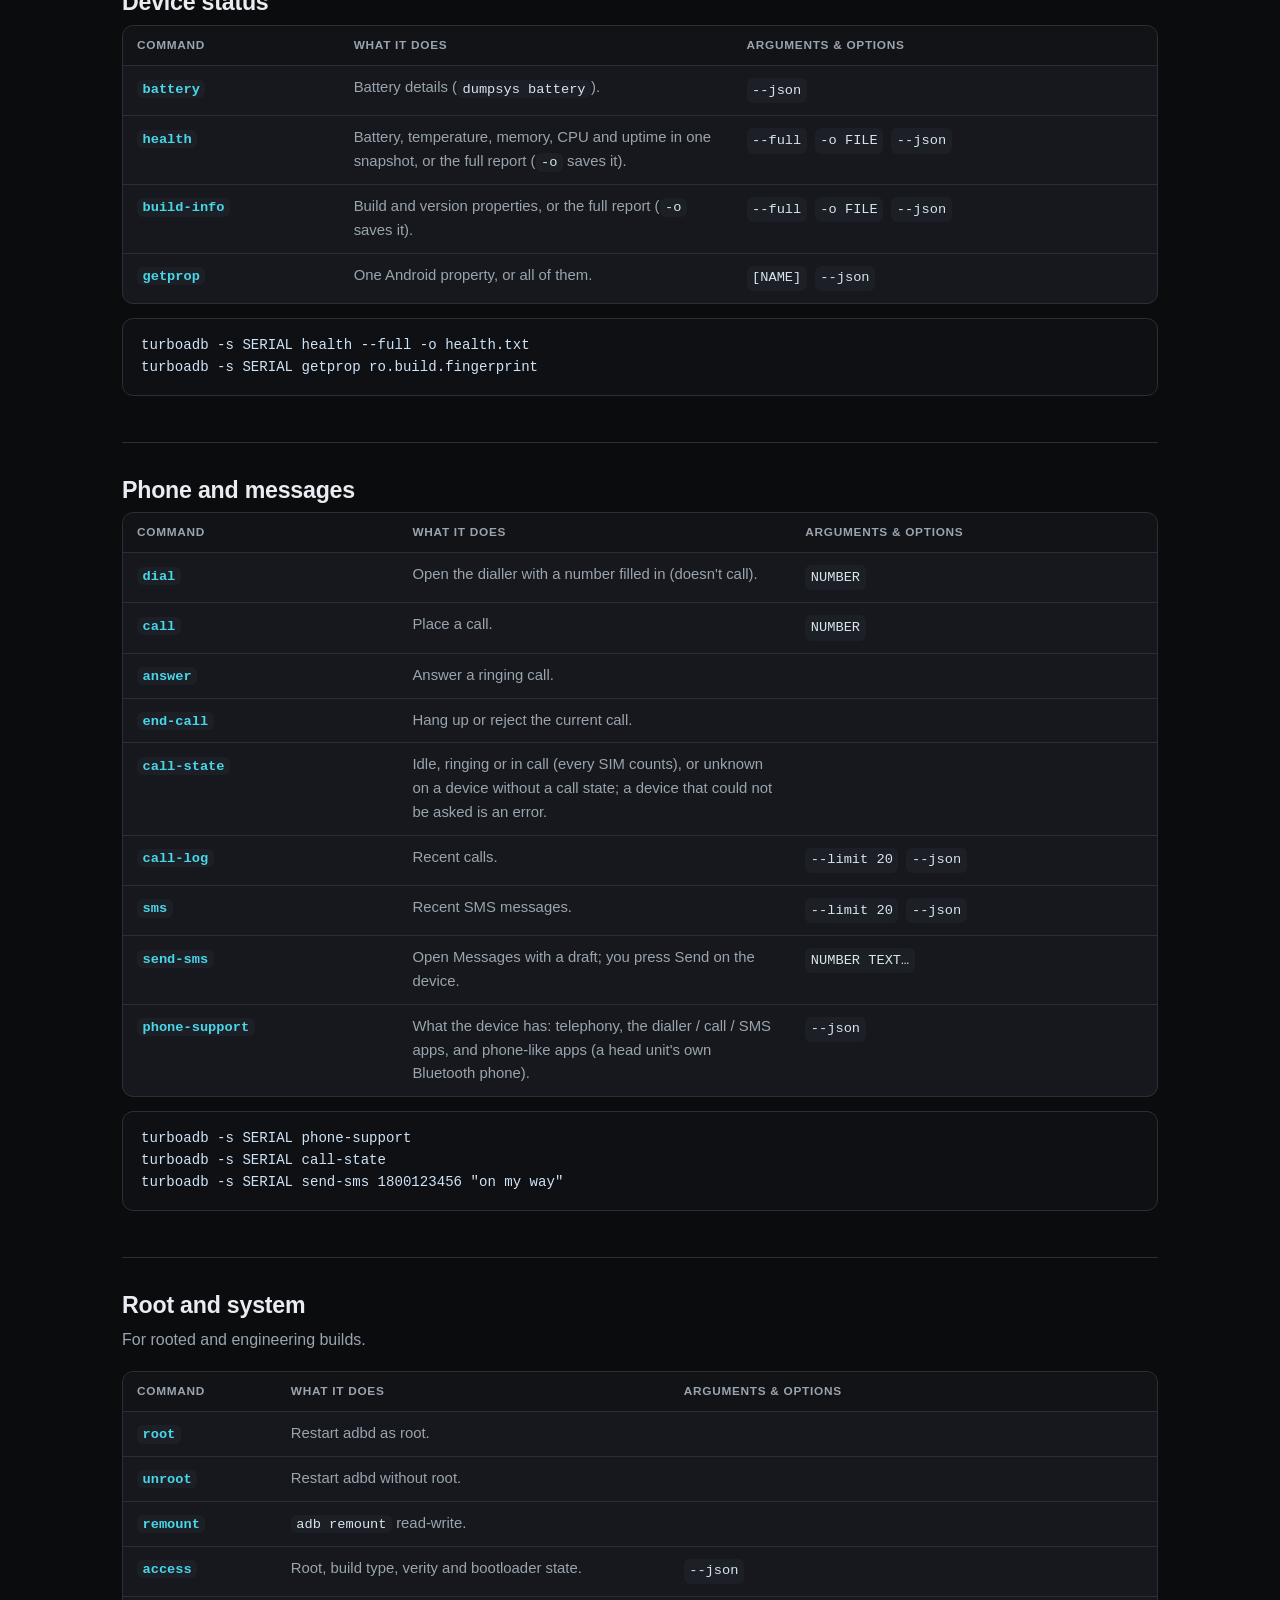
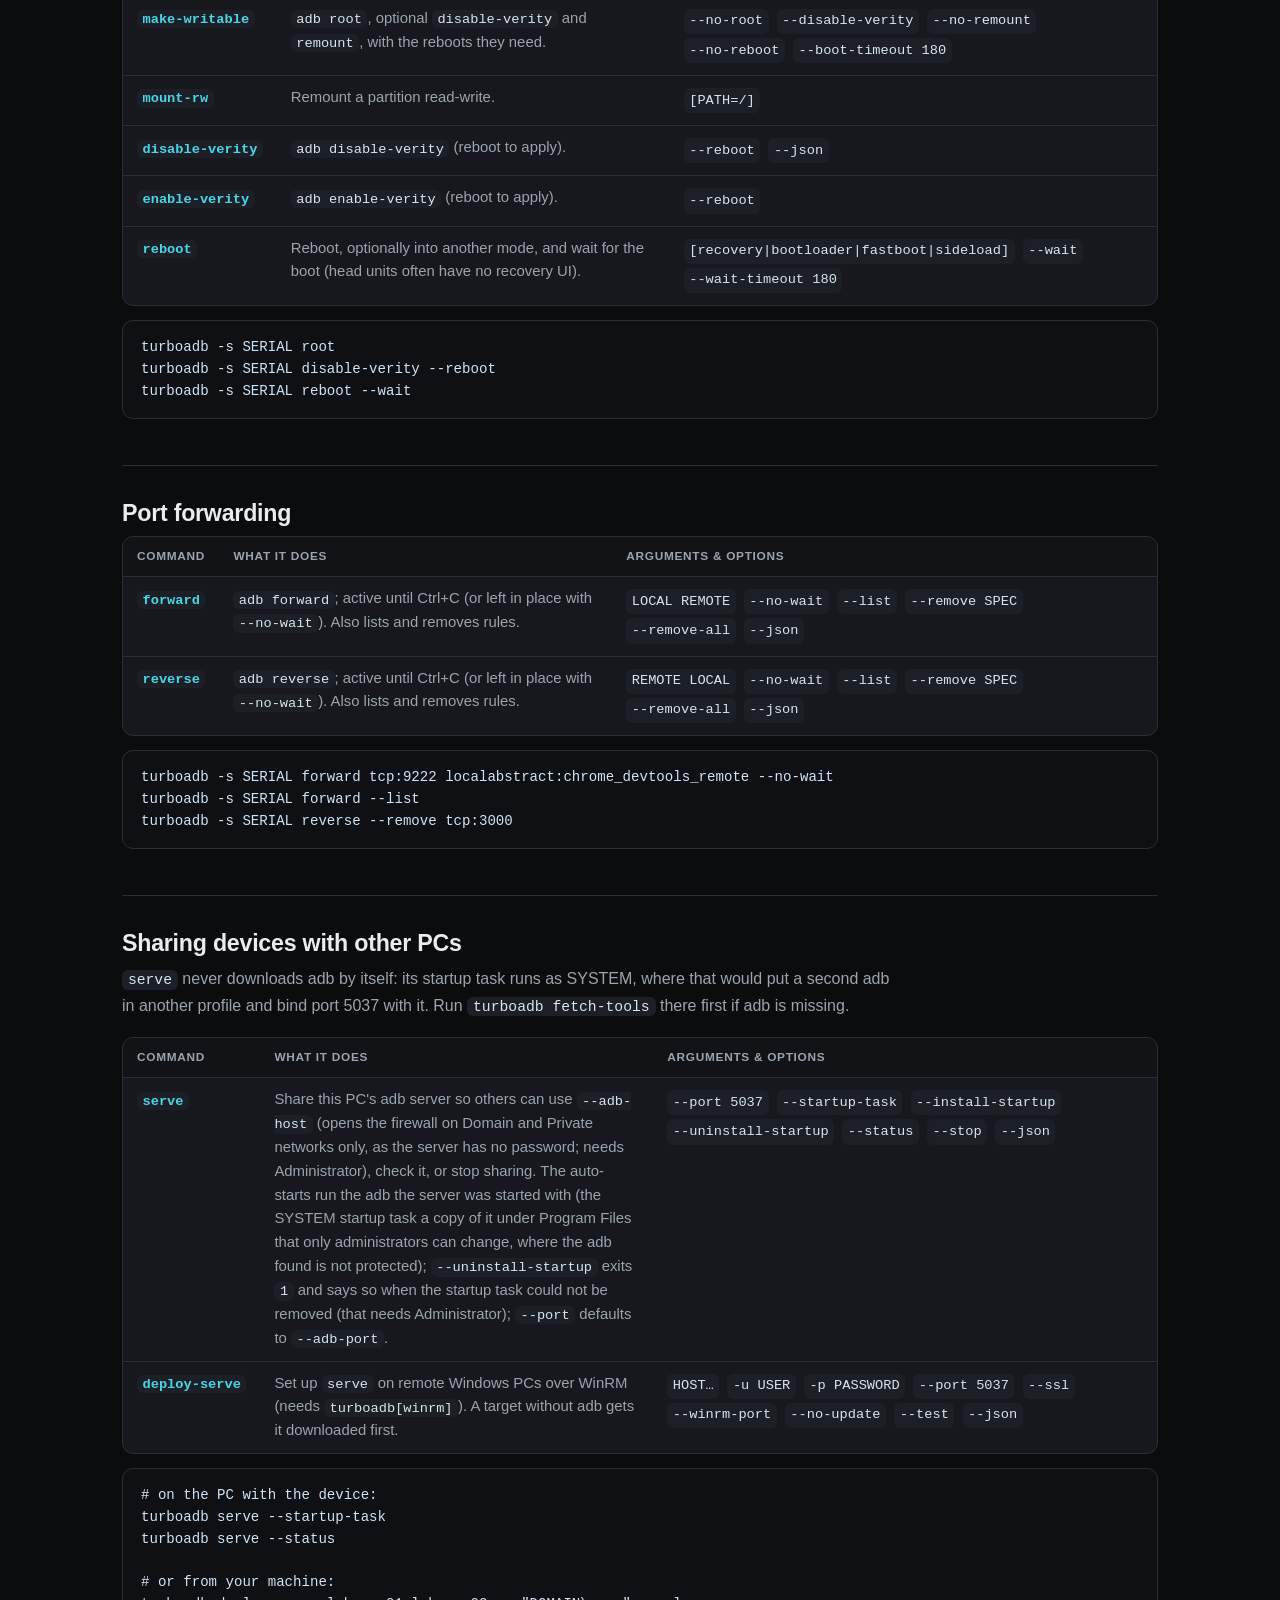
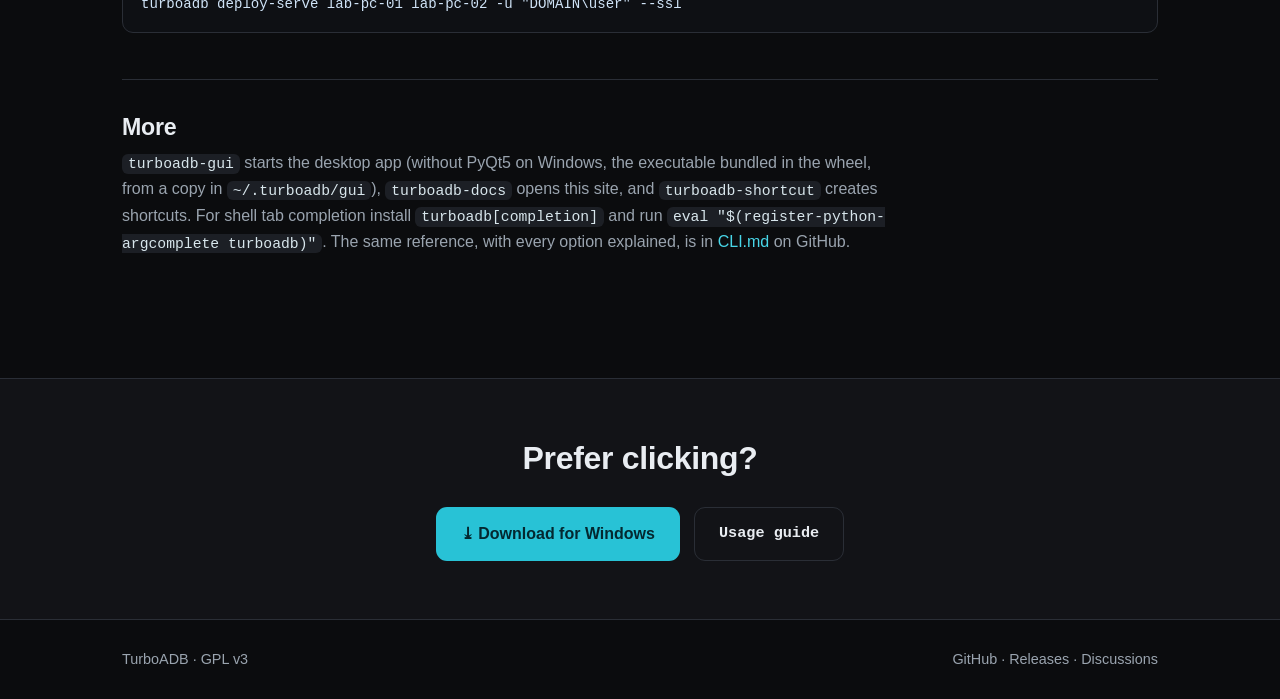
==== commit cbdc7261: "6.1.0 - TurboADB inside your own program, driven by its control API; the Webcam page when you want i" ====
--- a/docs/cli.html
+++ b/docs/cli.html
@@ -60,7 +60,7 @@
         the ones on PATH are used), and neither is ever taken from the current folder.
         <code>turboadb -h</code> lists the commands and
         <code>turboadb &lt;command&gt; -h</code> shows one command's options.</p>
-        <div class="code"><pre><code>pip install https://github.com/NVNKENNEDY/turboadb/releases/download/v6.0.2/turboadb-6.0.2-py3-none-any.whl
+        <div class="code"><pre><code>pip install https://github.com/NVNKENNEDY/turboadb/releases/download/v6.1.0/turboadb-6.1.0-py3-none-any.whl
 turboadb doctor                                   # are adb and scrcpy available?
 turboadb devices                                  # what's attached
 turboadb -s 10BE330KG9000AF info                  # one device by serial
@@ -134,7 +134,7 @@
             <tr data-cmd="upgrade-tools"><td><code>upgrade-tools</code></td><td>Update adb and scrcpy only when a newer version exists.</td><td><code>--check</code> <code>--json</code></td></tr>
             <tr data-cmd="self-update"><td><code>self-update</code></td><td>Upgrade TurboADB from the newest GitHub Release, then adb and scrcpy. A source checkout updates with <code>git pull</code>.</td><td><code>--check</code> <code>--json</code></td></tr>
             <tr data-cmd="shortcut"><td><code>shortcut</code></td><td>Create Desktop and Start-menu shortcuts (Windows). They start the TurboADB installed in this Python, so a different running copy (a source checkout) changes nothing and says why. Without PyQt5 they start <code>turboadb-gui</code>; where nothing could start the app, none is written and the command exits <code>1</code>.</td><td><code>--json</code></td></tr>
-            <tr data-cmd="gui"><td><code>gui</code></td><td>Launch the desktop app.</td><td></td></tr>
+            <tr data-cmd="gui"><td><code>gui</code></td><td>Launch the desktop app; <code>--embed-into HWND</code> puts it inside another program's window and <code>--api-port</code> starts its control API (see <a href="https://github.com/NVNKENNEDY/turboadb/blob/main/EMBEDDING.md">EMBEDDING.md</a>).</td><td><code>--embed-into</code> <code>--api-port</code> <code>--handshake-file</code> <code>--hide</code></td></tr>
           </tbody>
         </table></div>
         <div class="code"><pre><code>turboadb fetch-tools --scrcpy-only --force
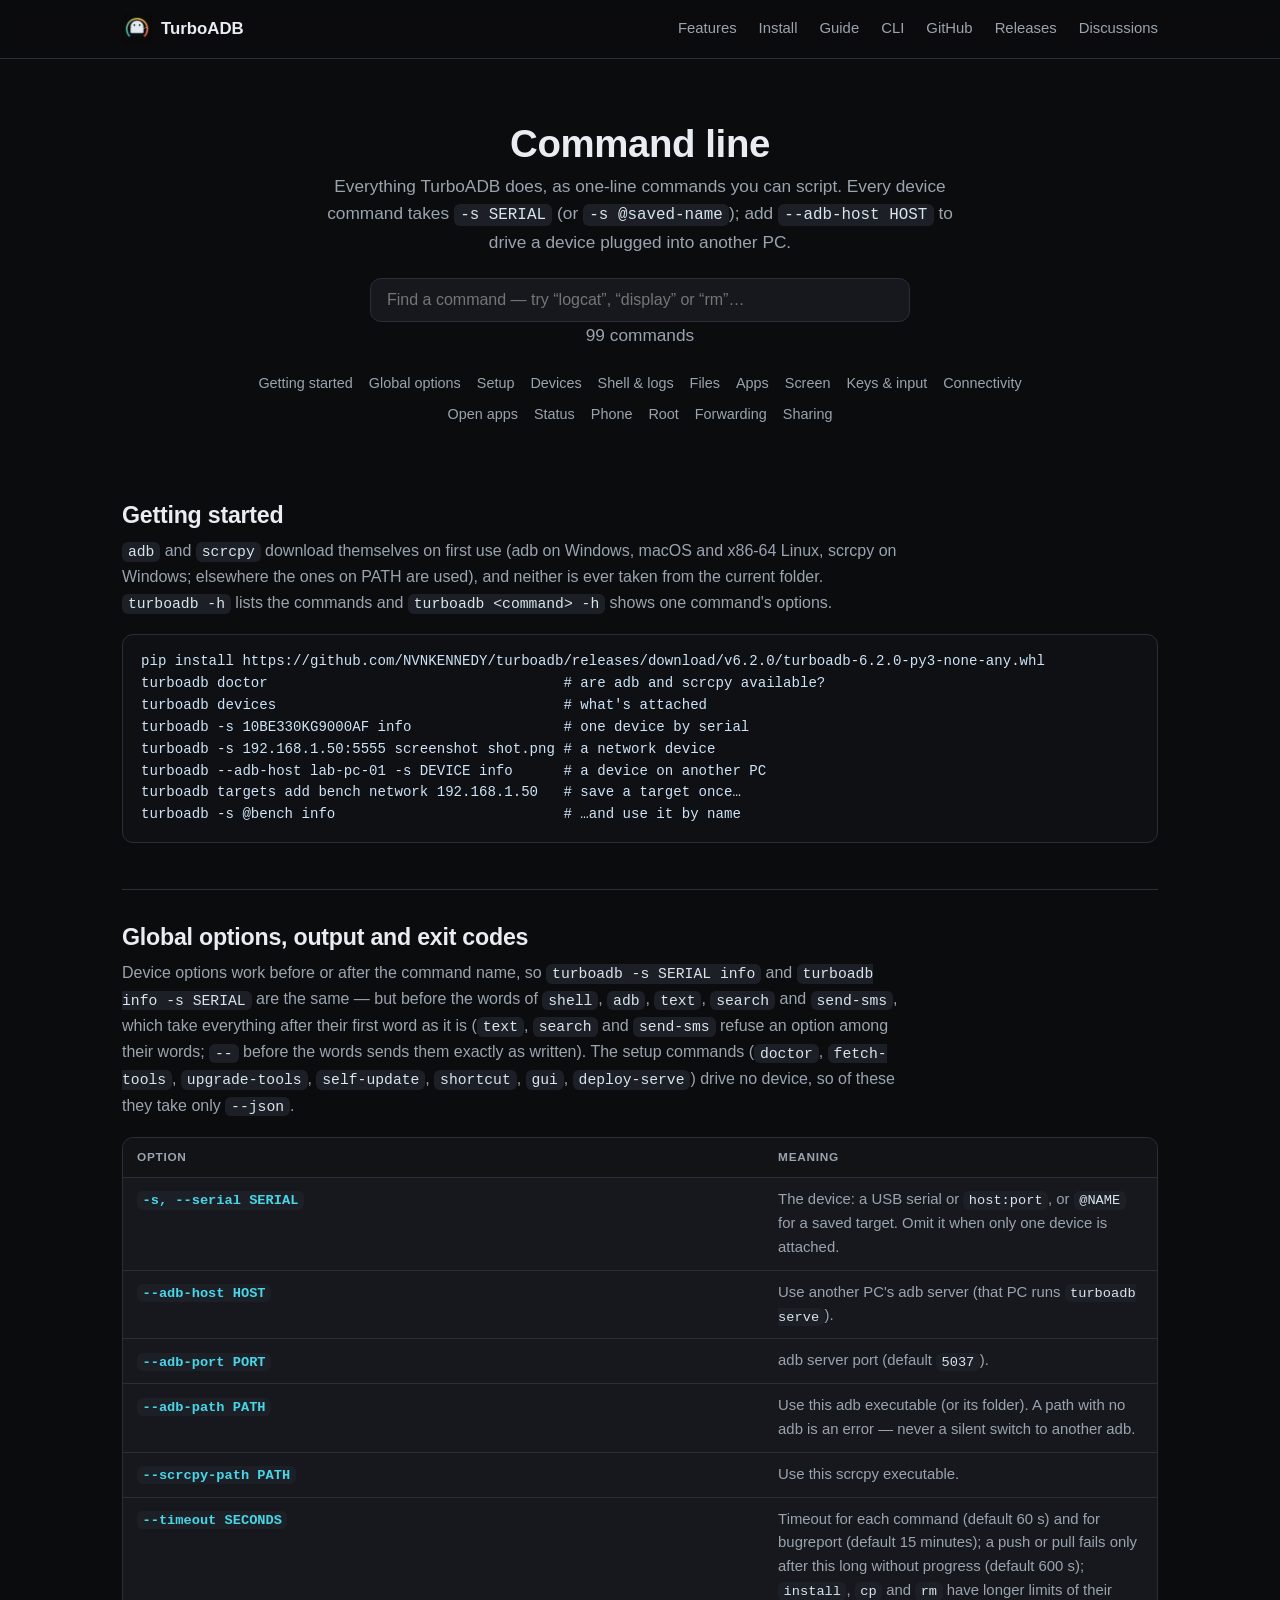
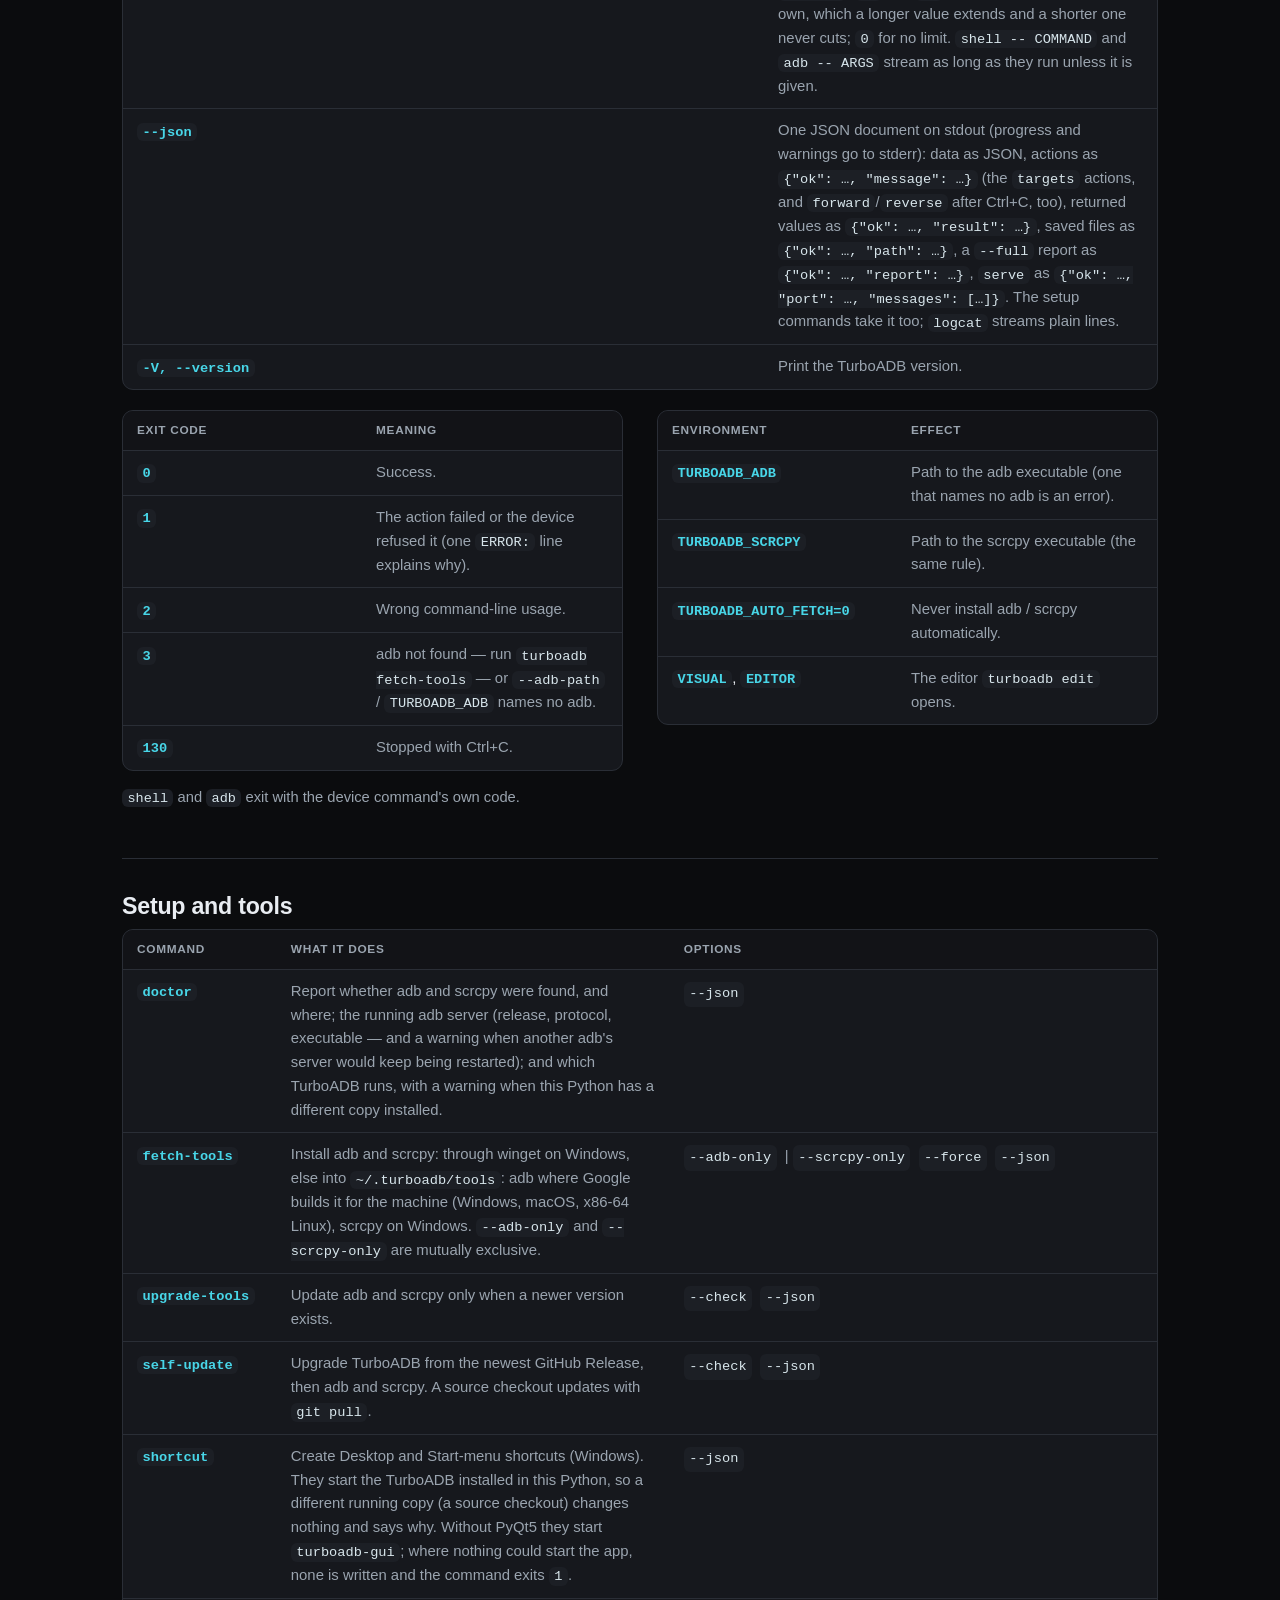
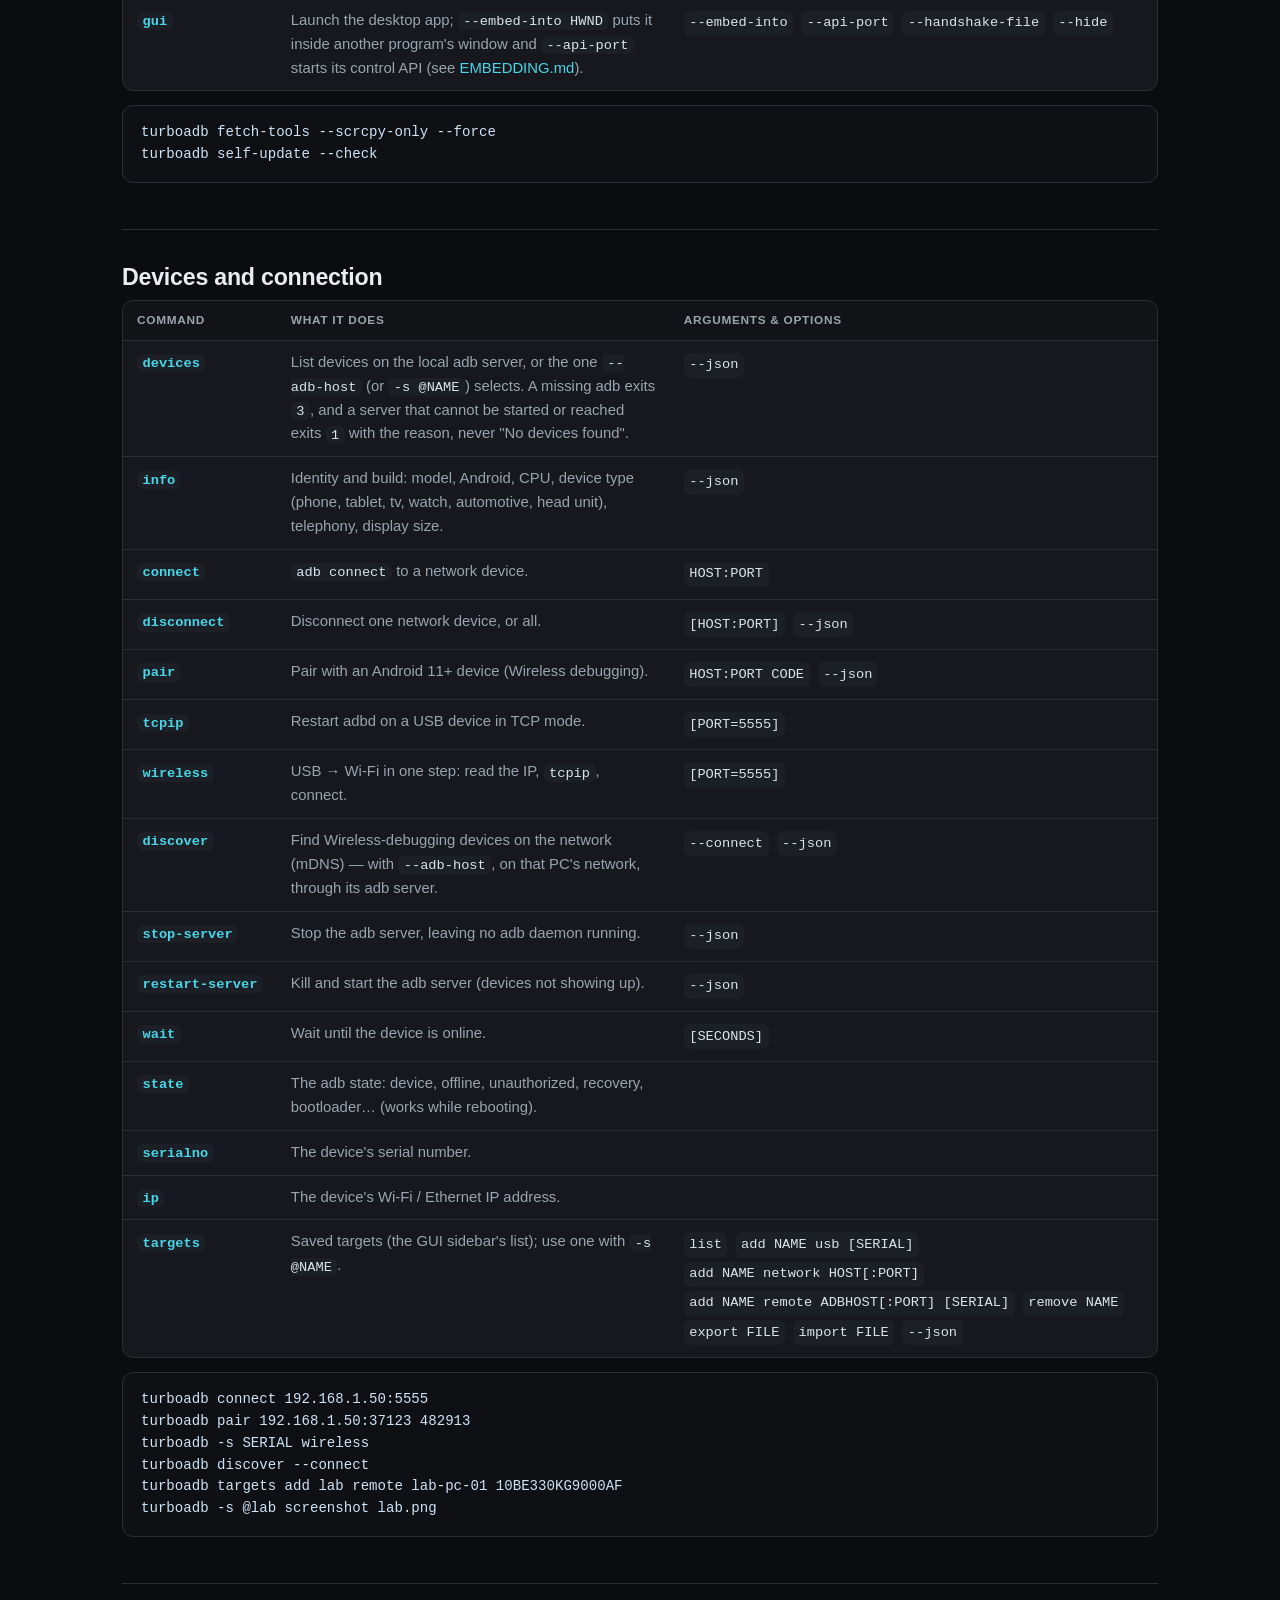
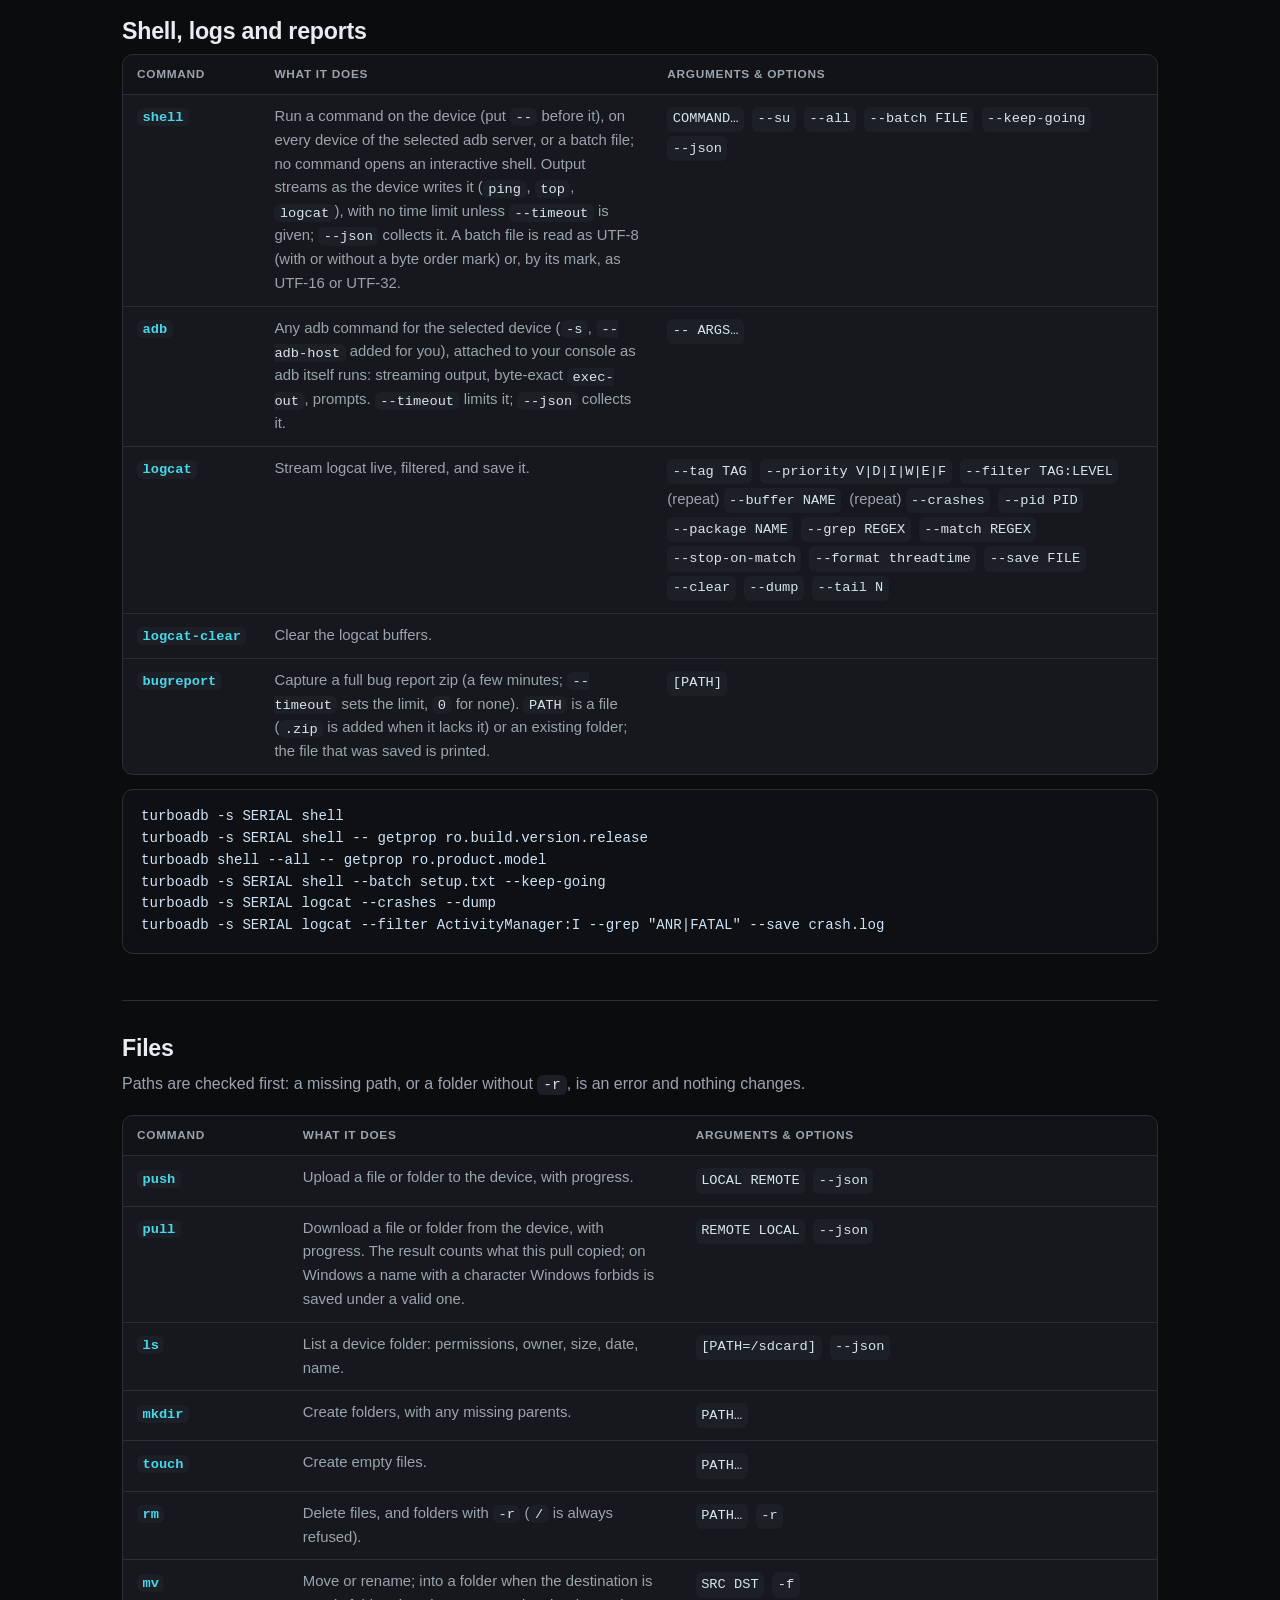
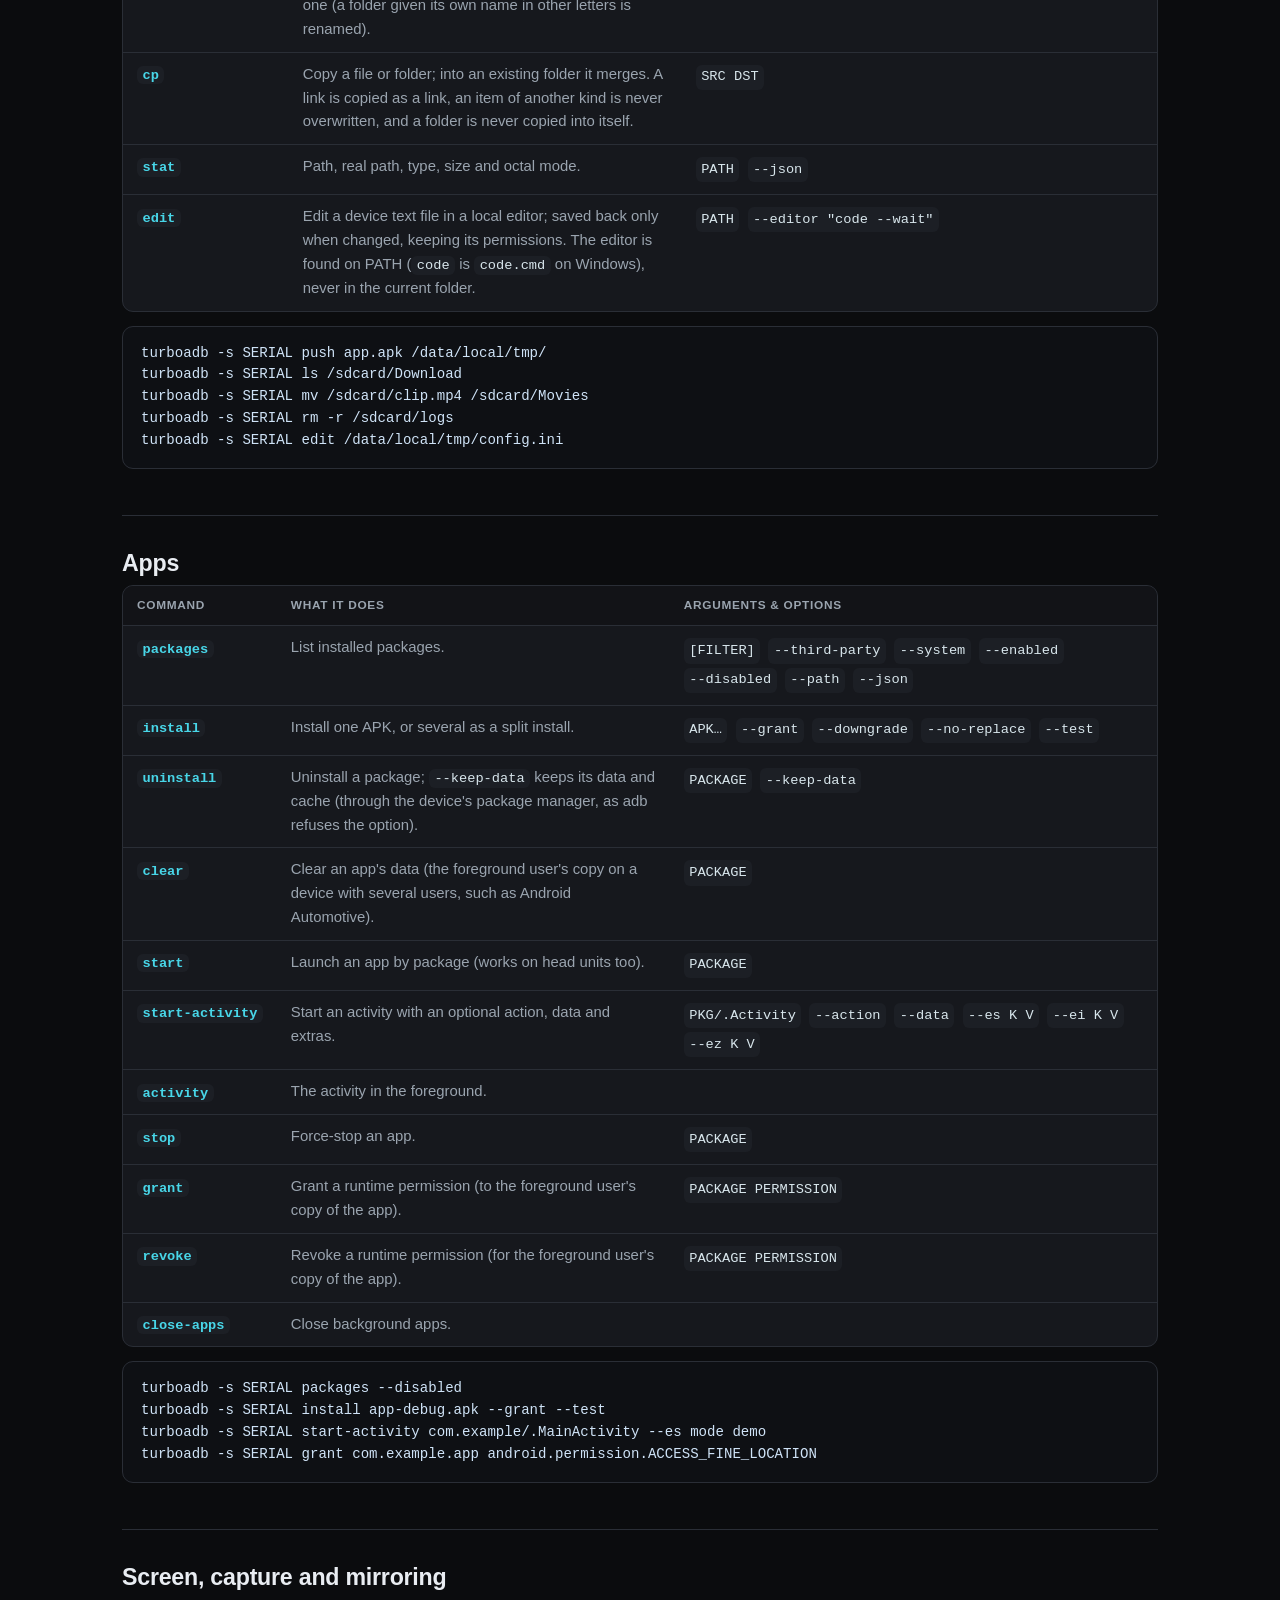
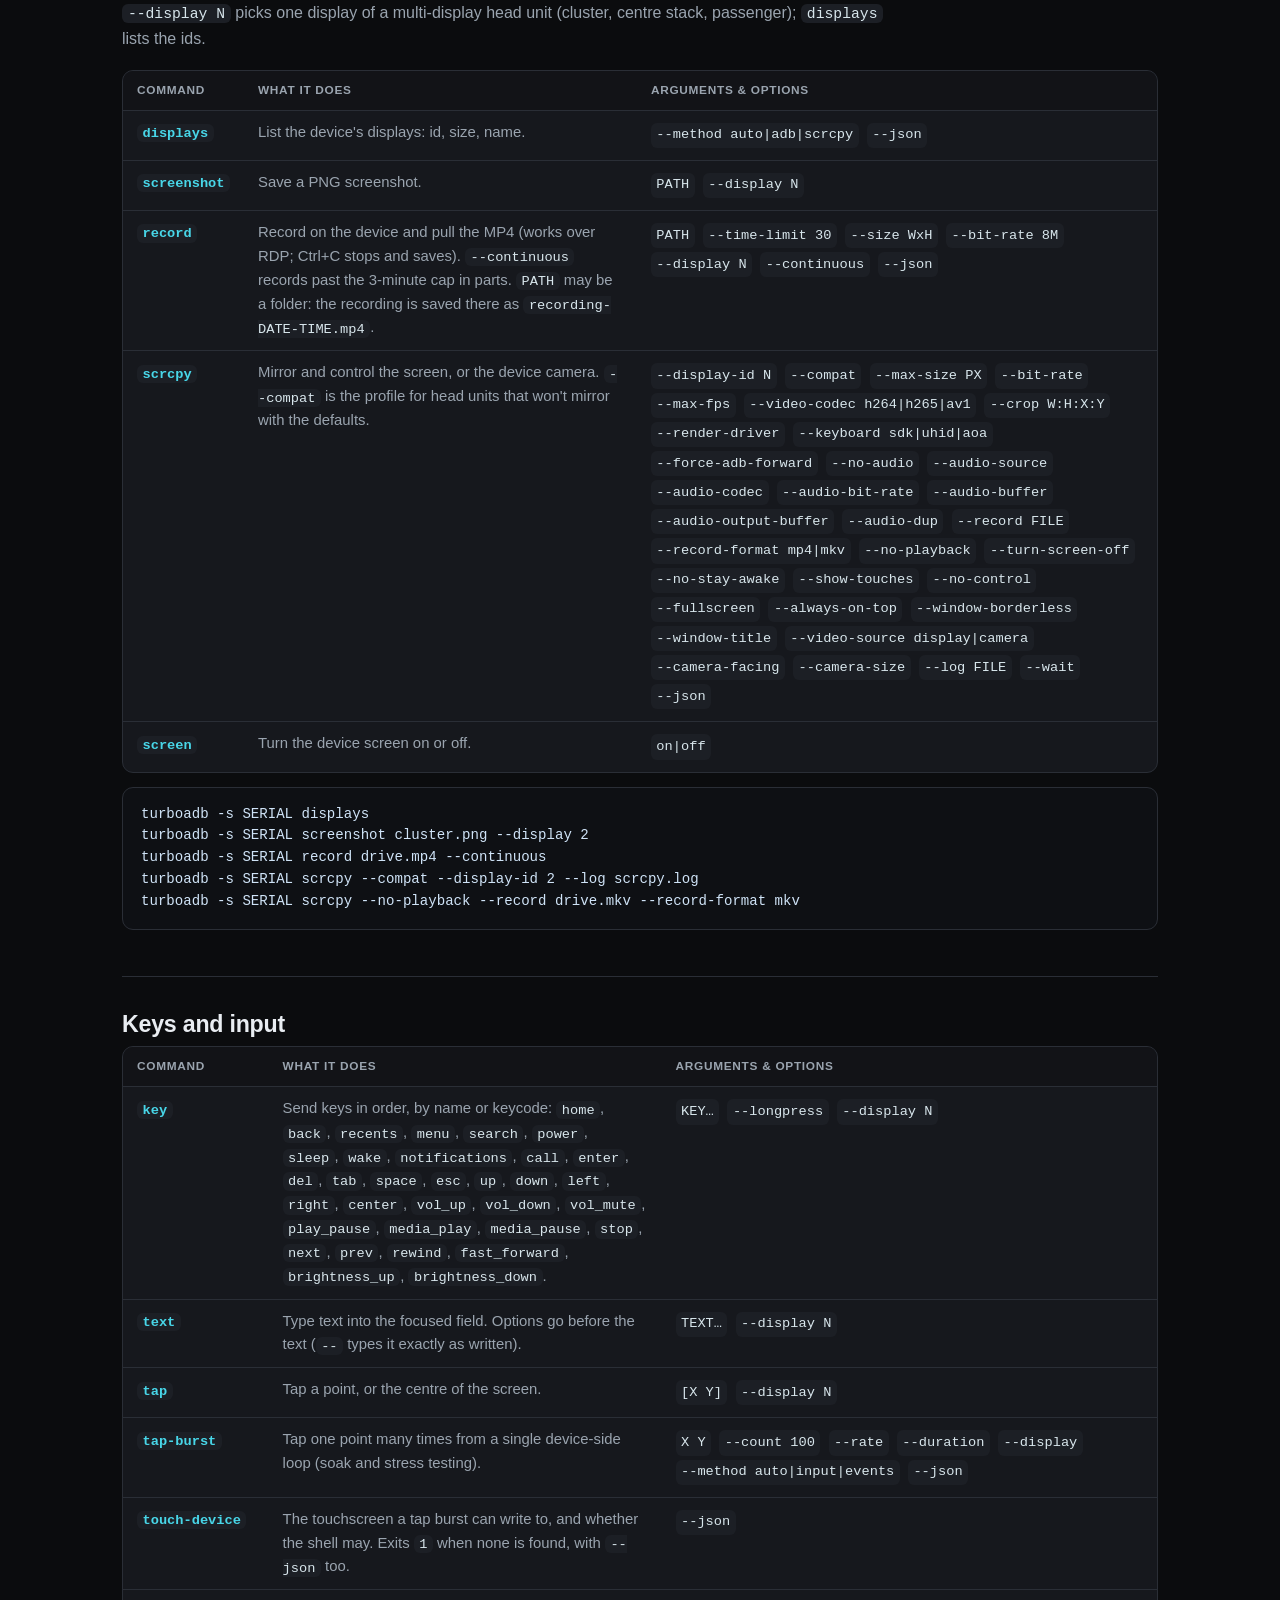
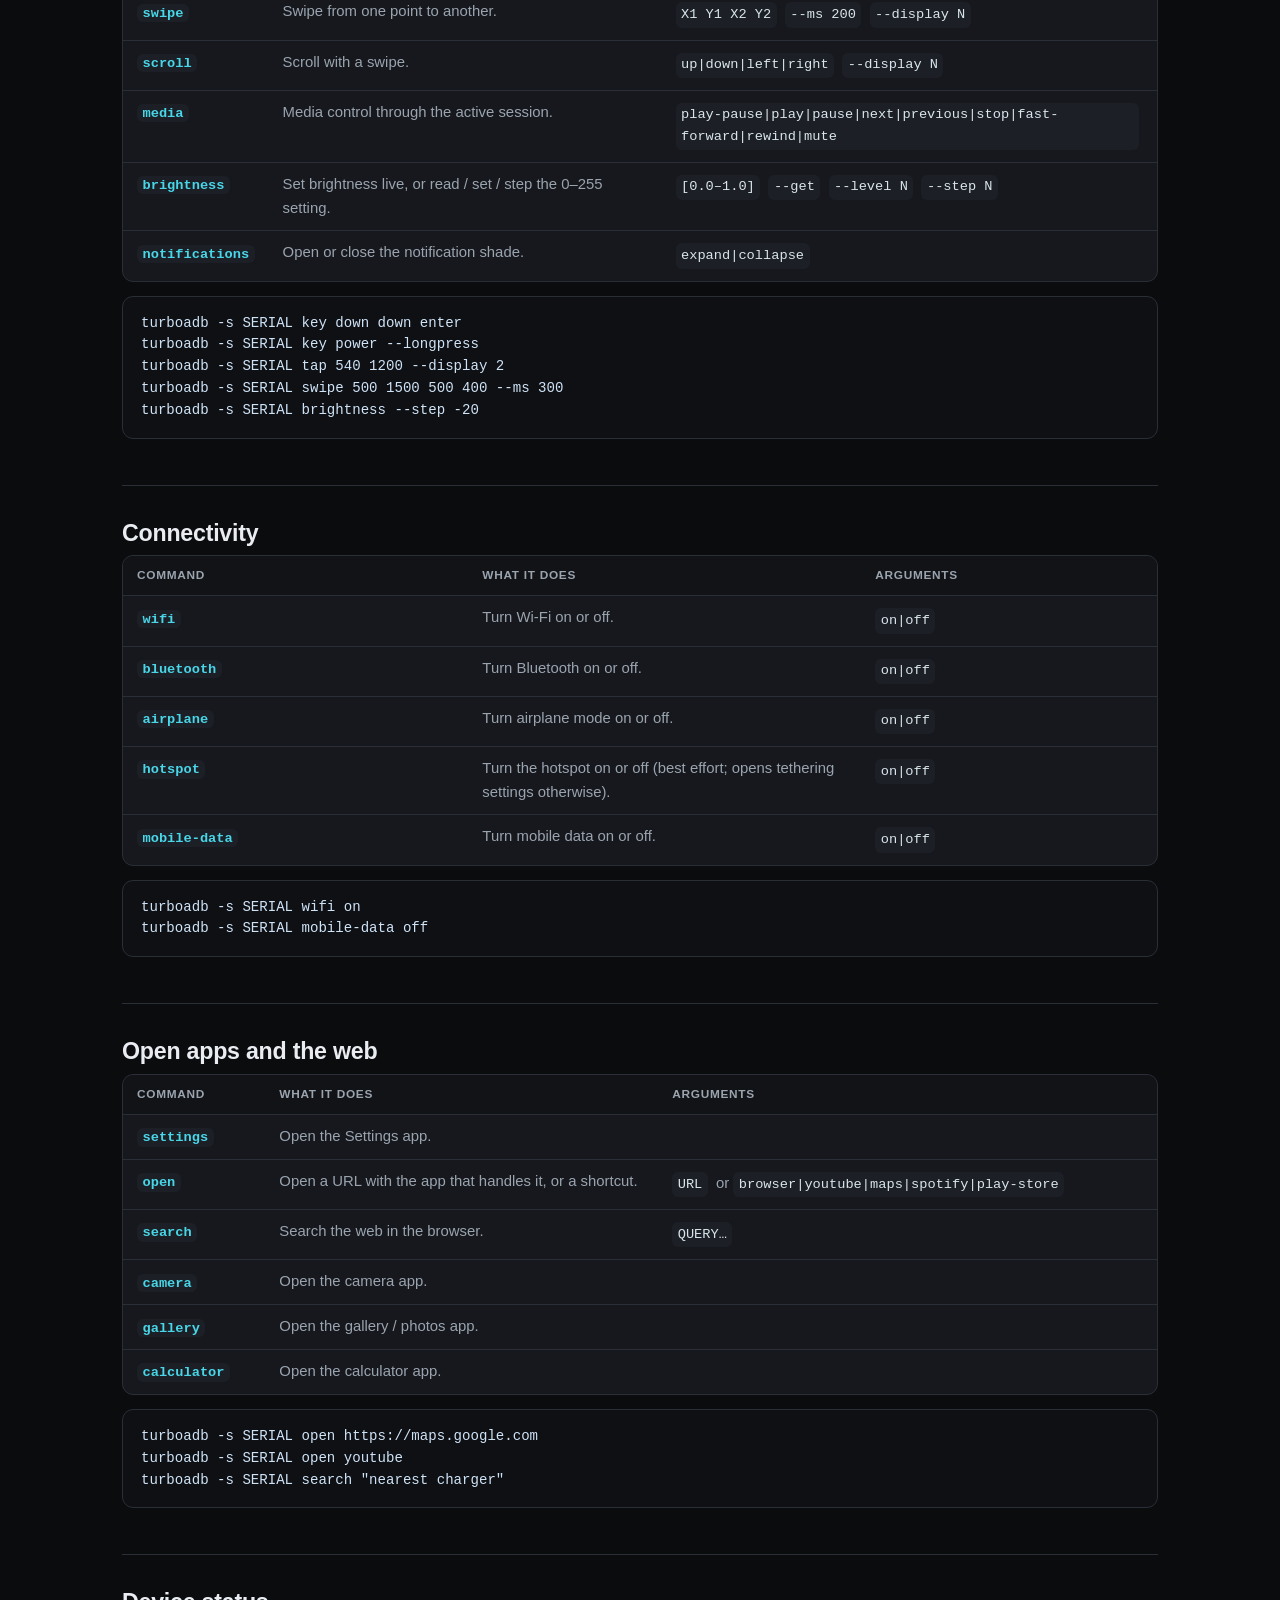
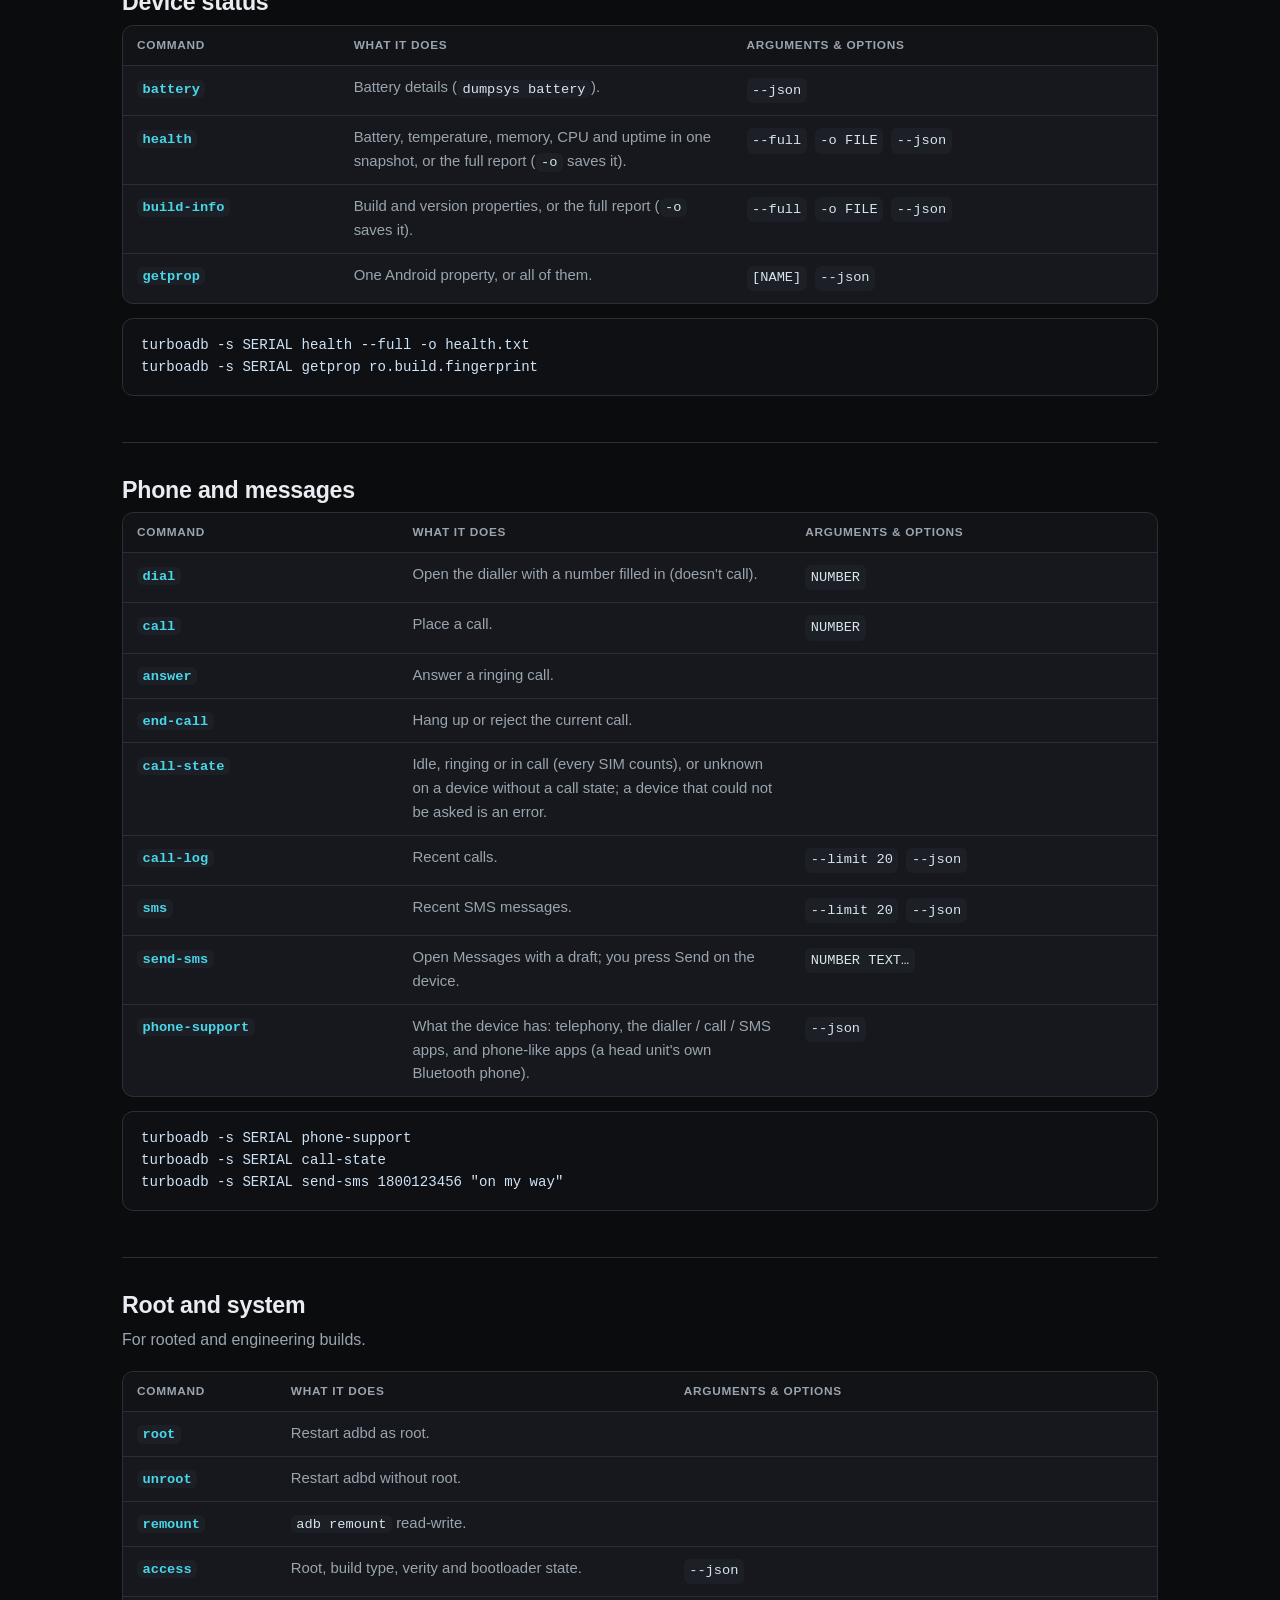
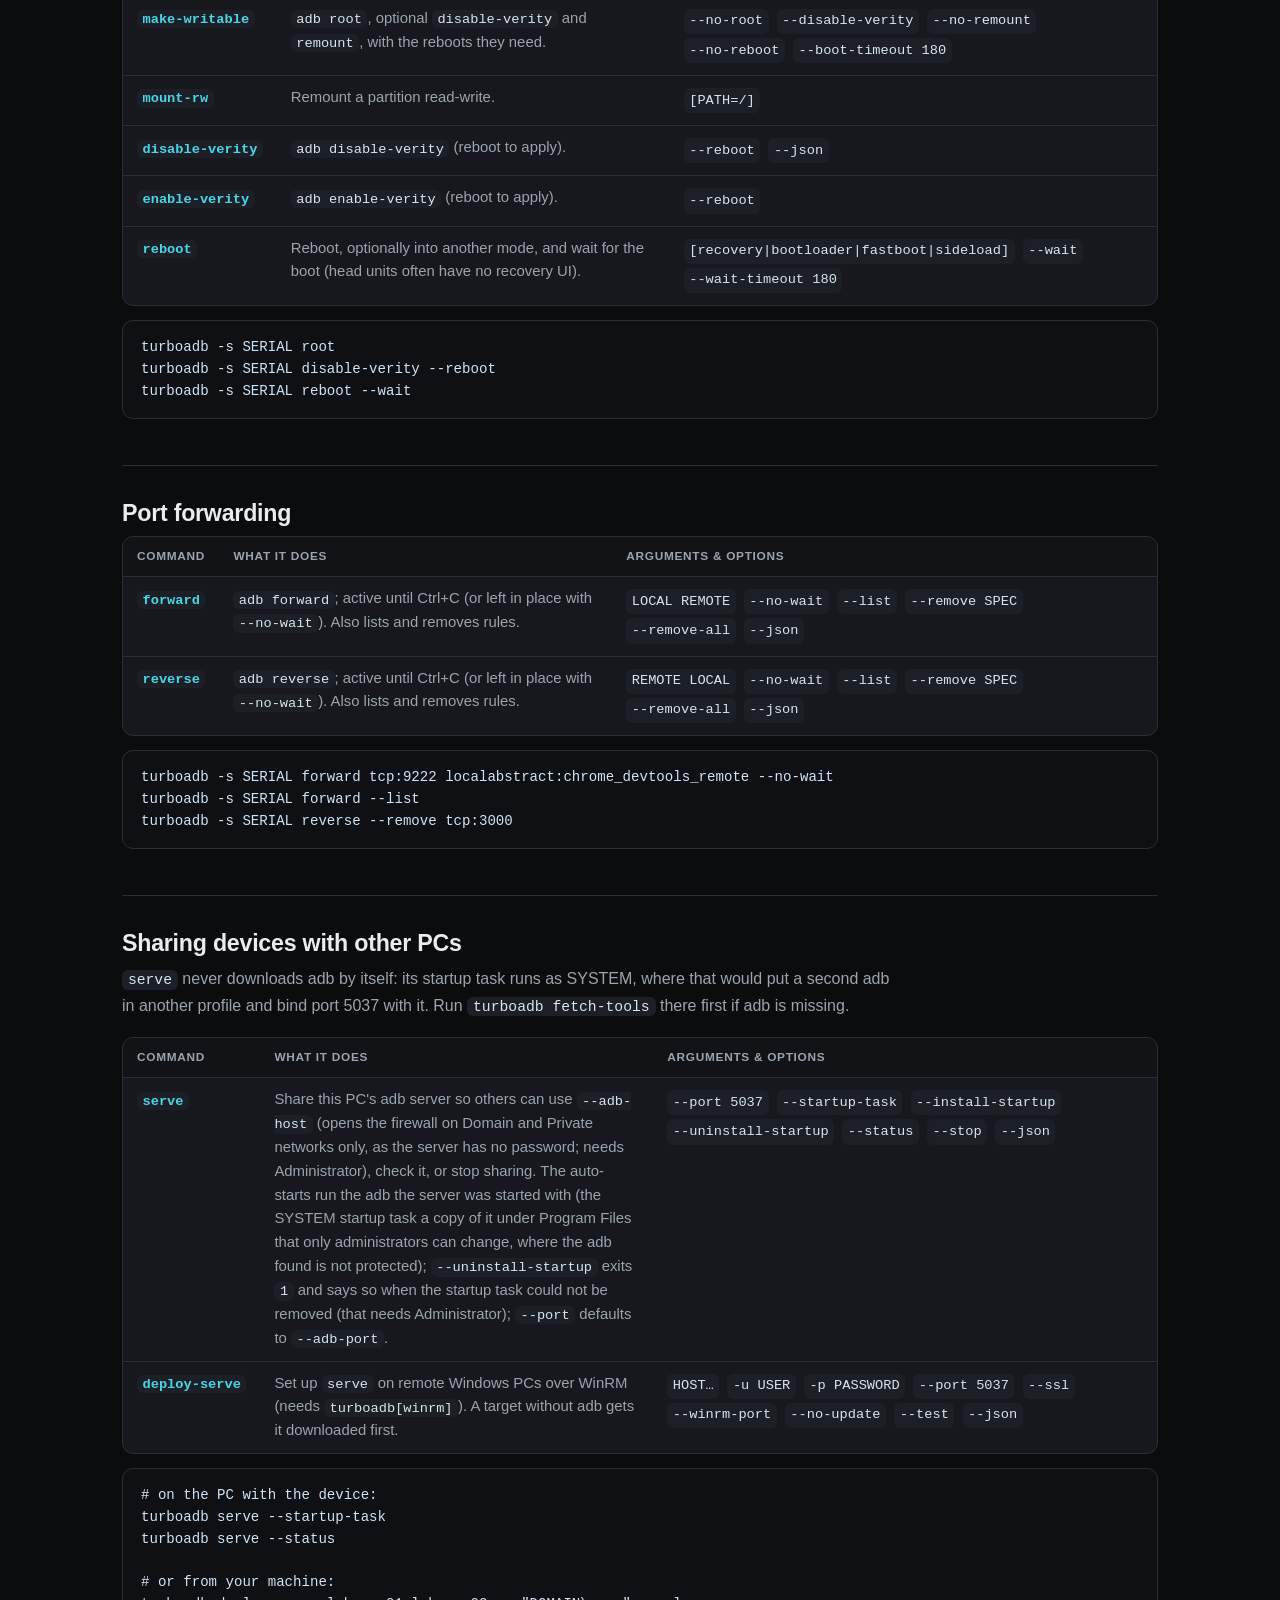
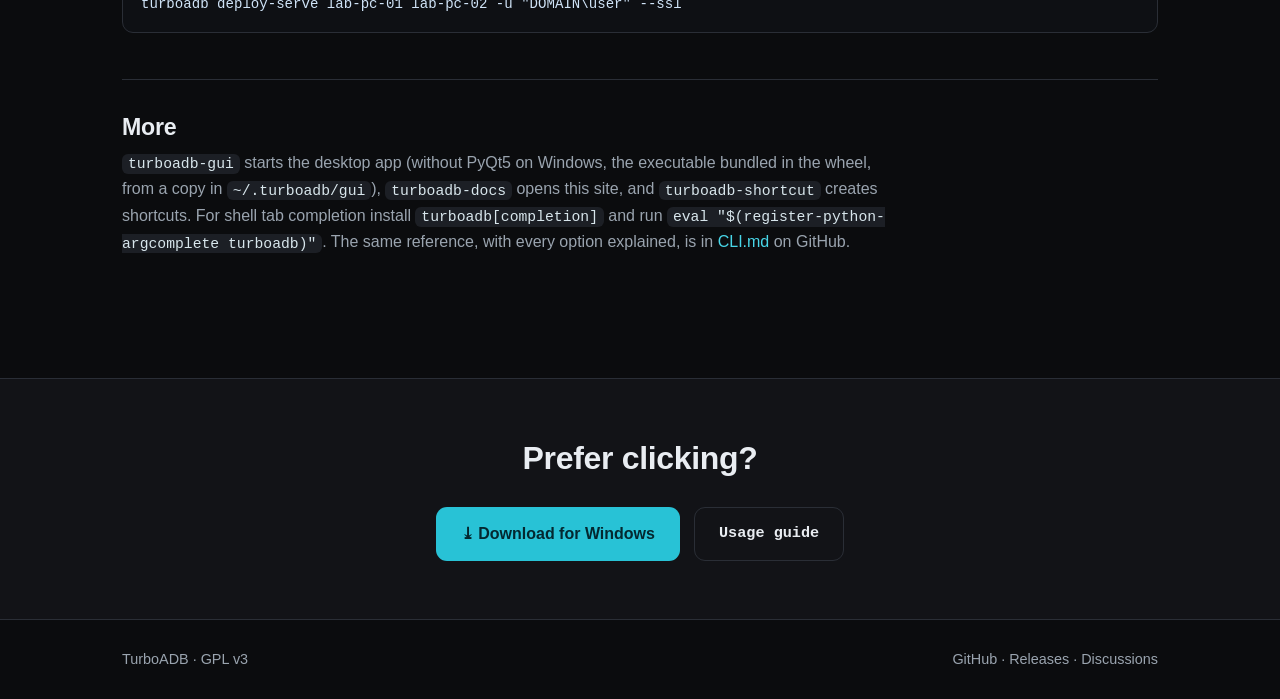
==== commit d34e9533: "6.2.0 - the window keeps answering: logcat and terminal floods drawn within a budget, Windows' file " ====
--- a/docs/cli.html
+++ b/docs/cli.html
@@ -60,7 +60,7 @@
         the ones on PATH are used), and neither is ever taken from the current folder.
         <code>turboadb -h</code> lists the commands and
         <code>turboadb &lt;command&gt; -h</code> shows one command's options.</p>
-        <div class="code"><pre><code>pip install https://github.com/NVNKENNEDY/turboadb/releases/download/v6.1.0/turboadb-6.1.0-py3-none-any.whl
+        <div class="code"><pre><code>pip install https://github.com/NVNKENNEDY/turboadb/releases/download/v6.2.0/turboadb-6.2.0-py3-none-any.whl
 turboadb doctor                                   # are adb and scrcpy available?
 turboadb devices                                  # what's attached
 turboadb -s 10BE330KG9000AF info                  # one device by serial
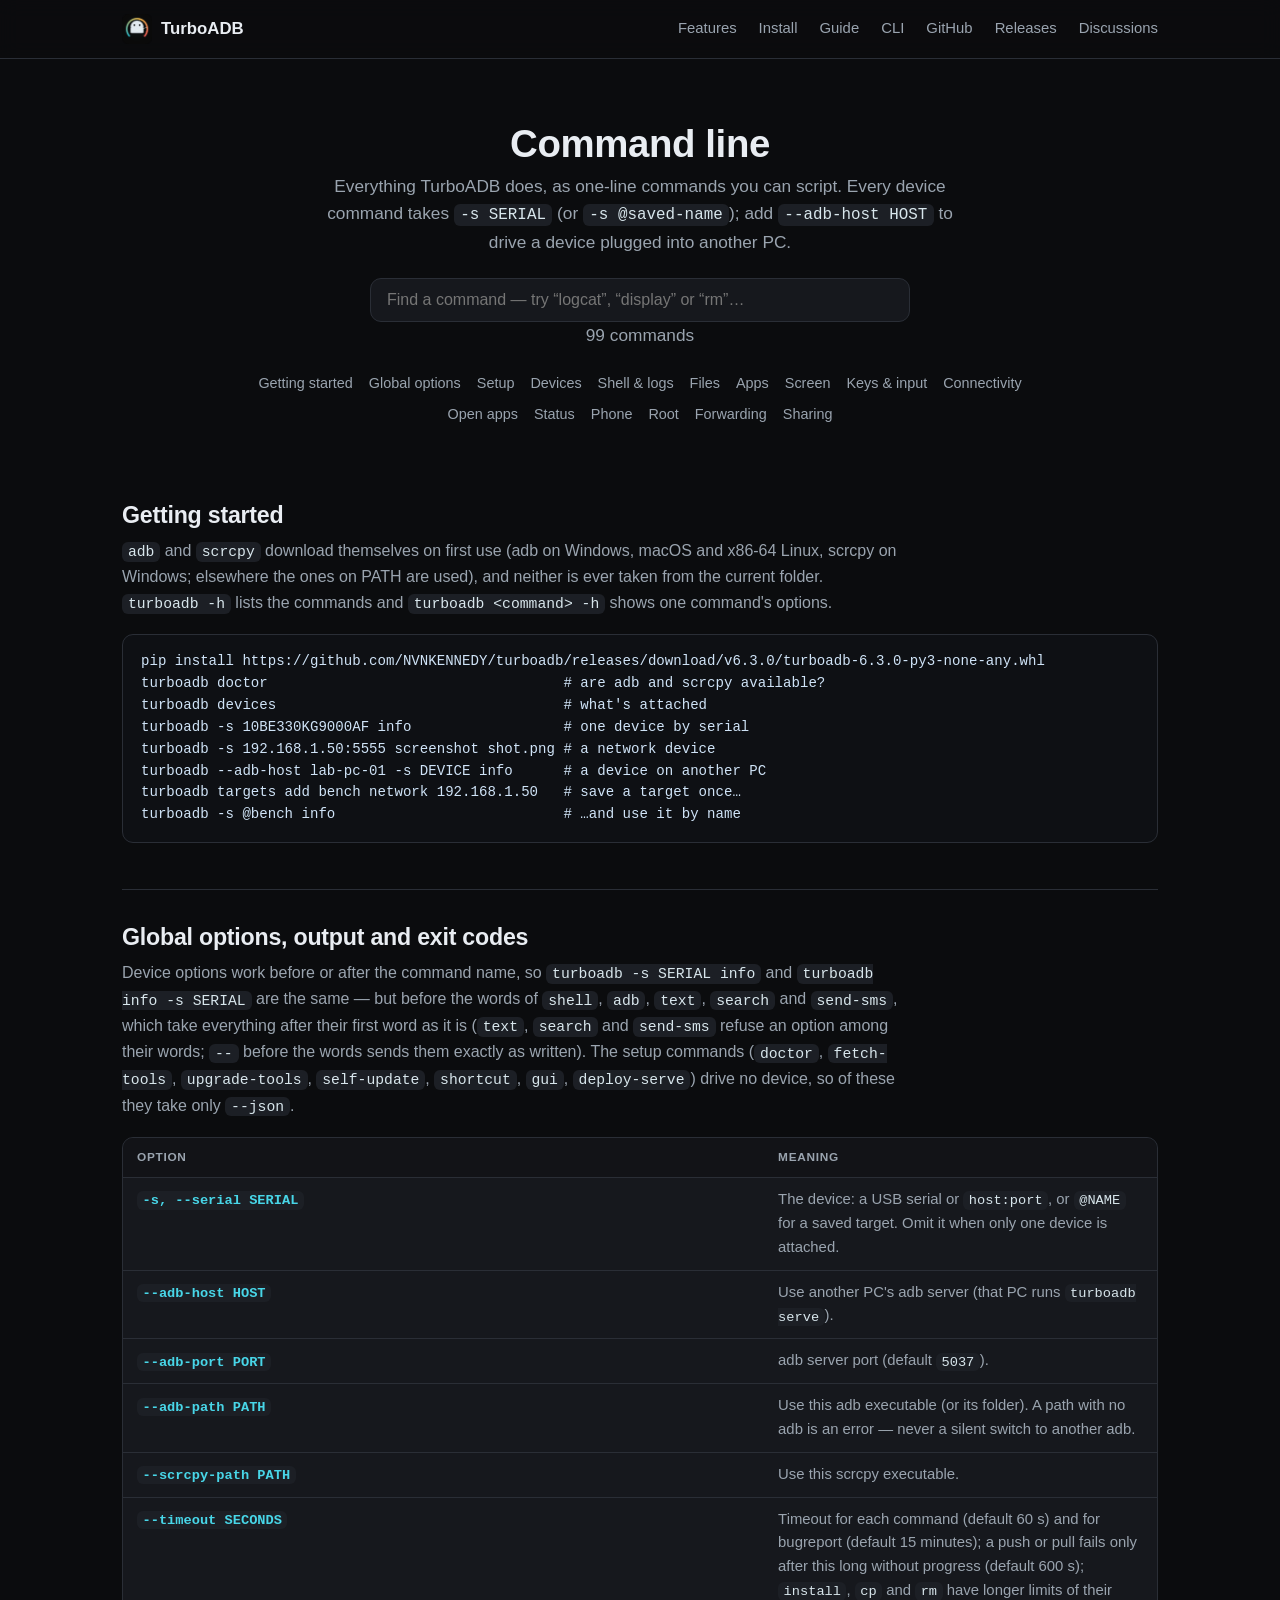
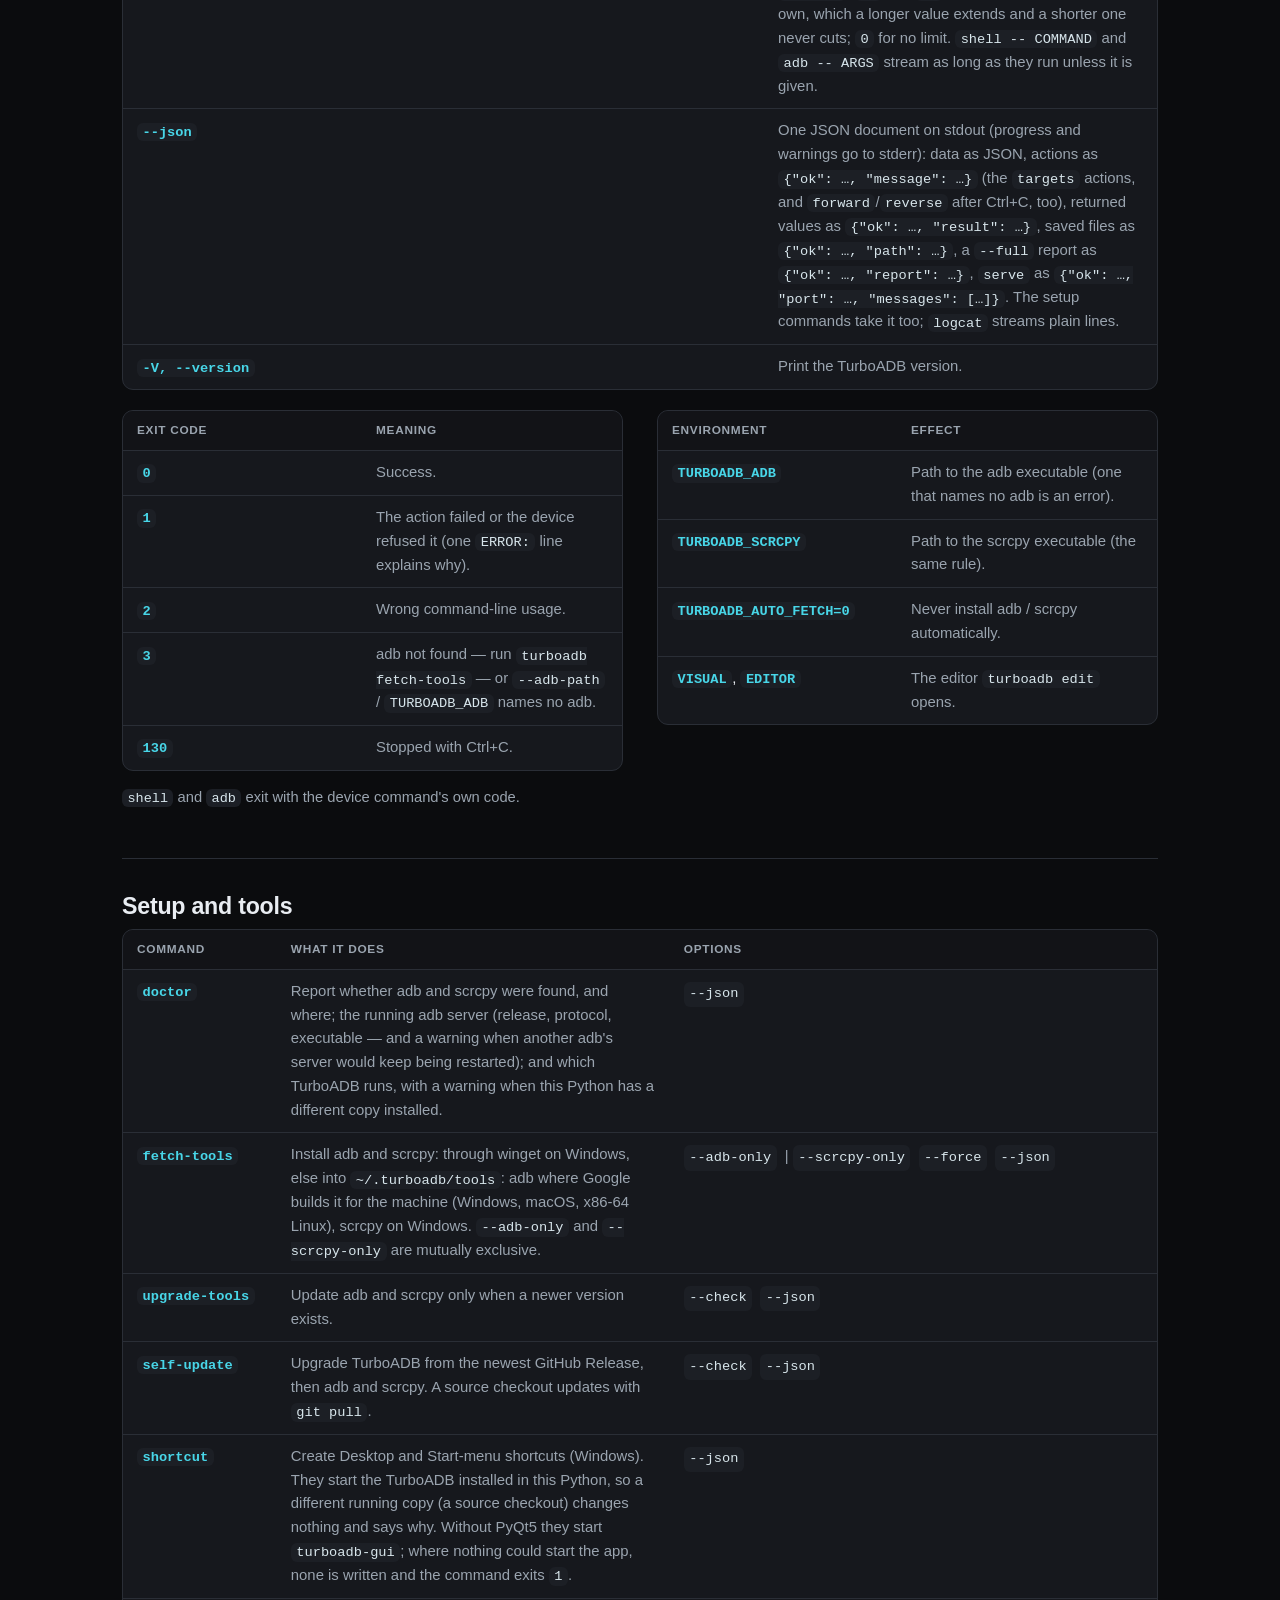
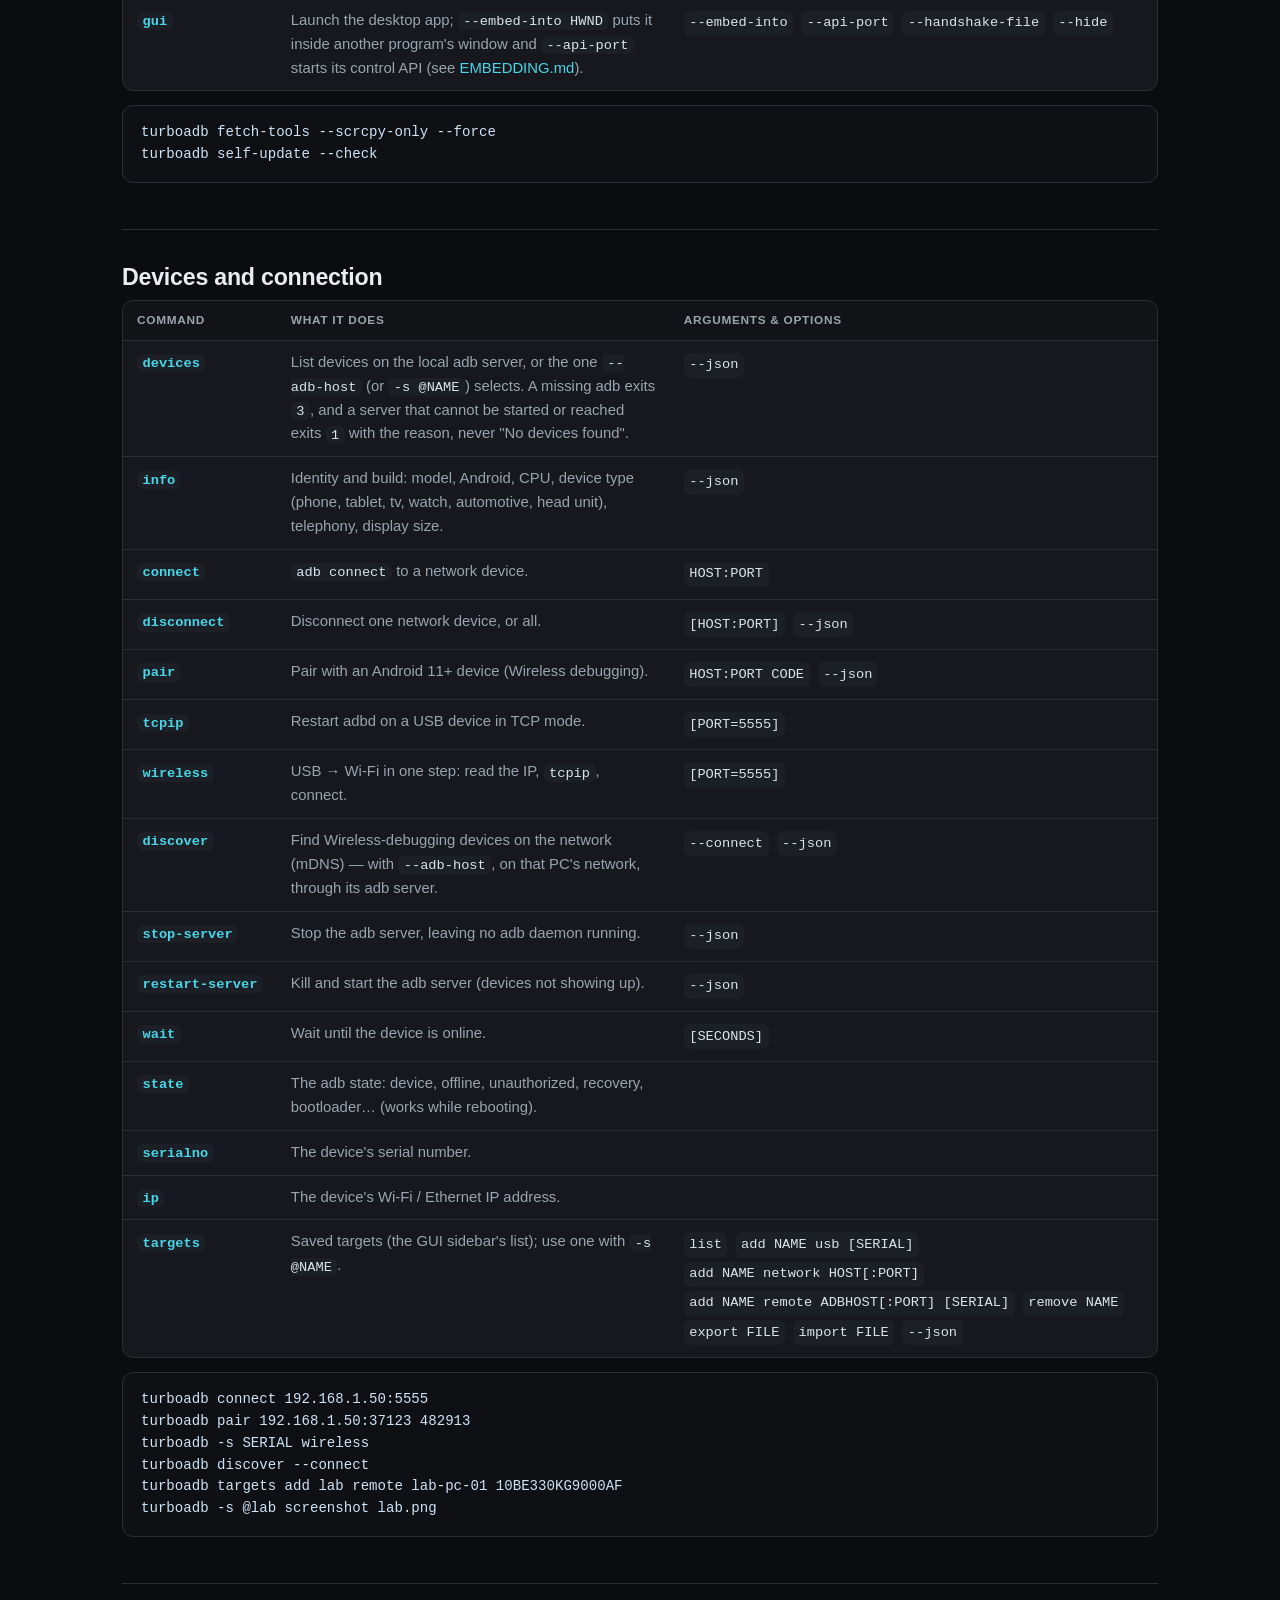
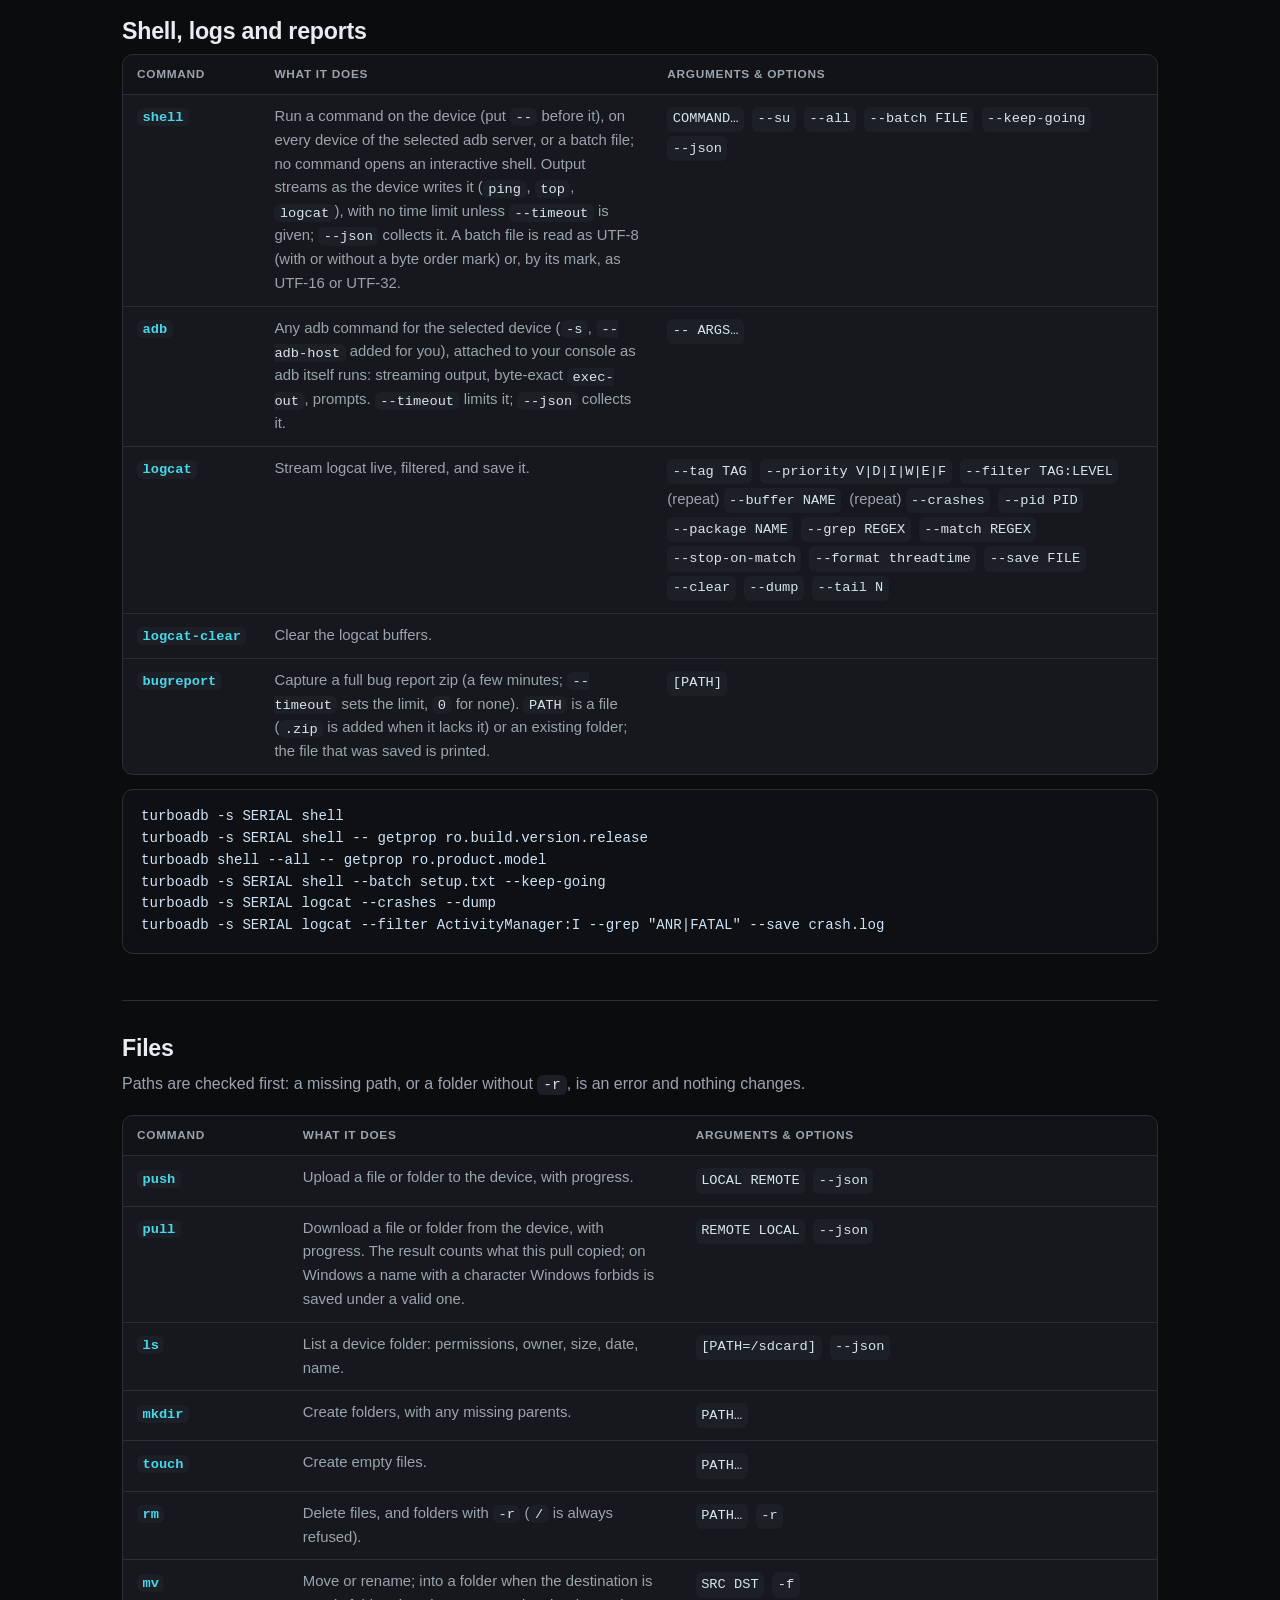
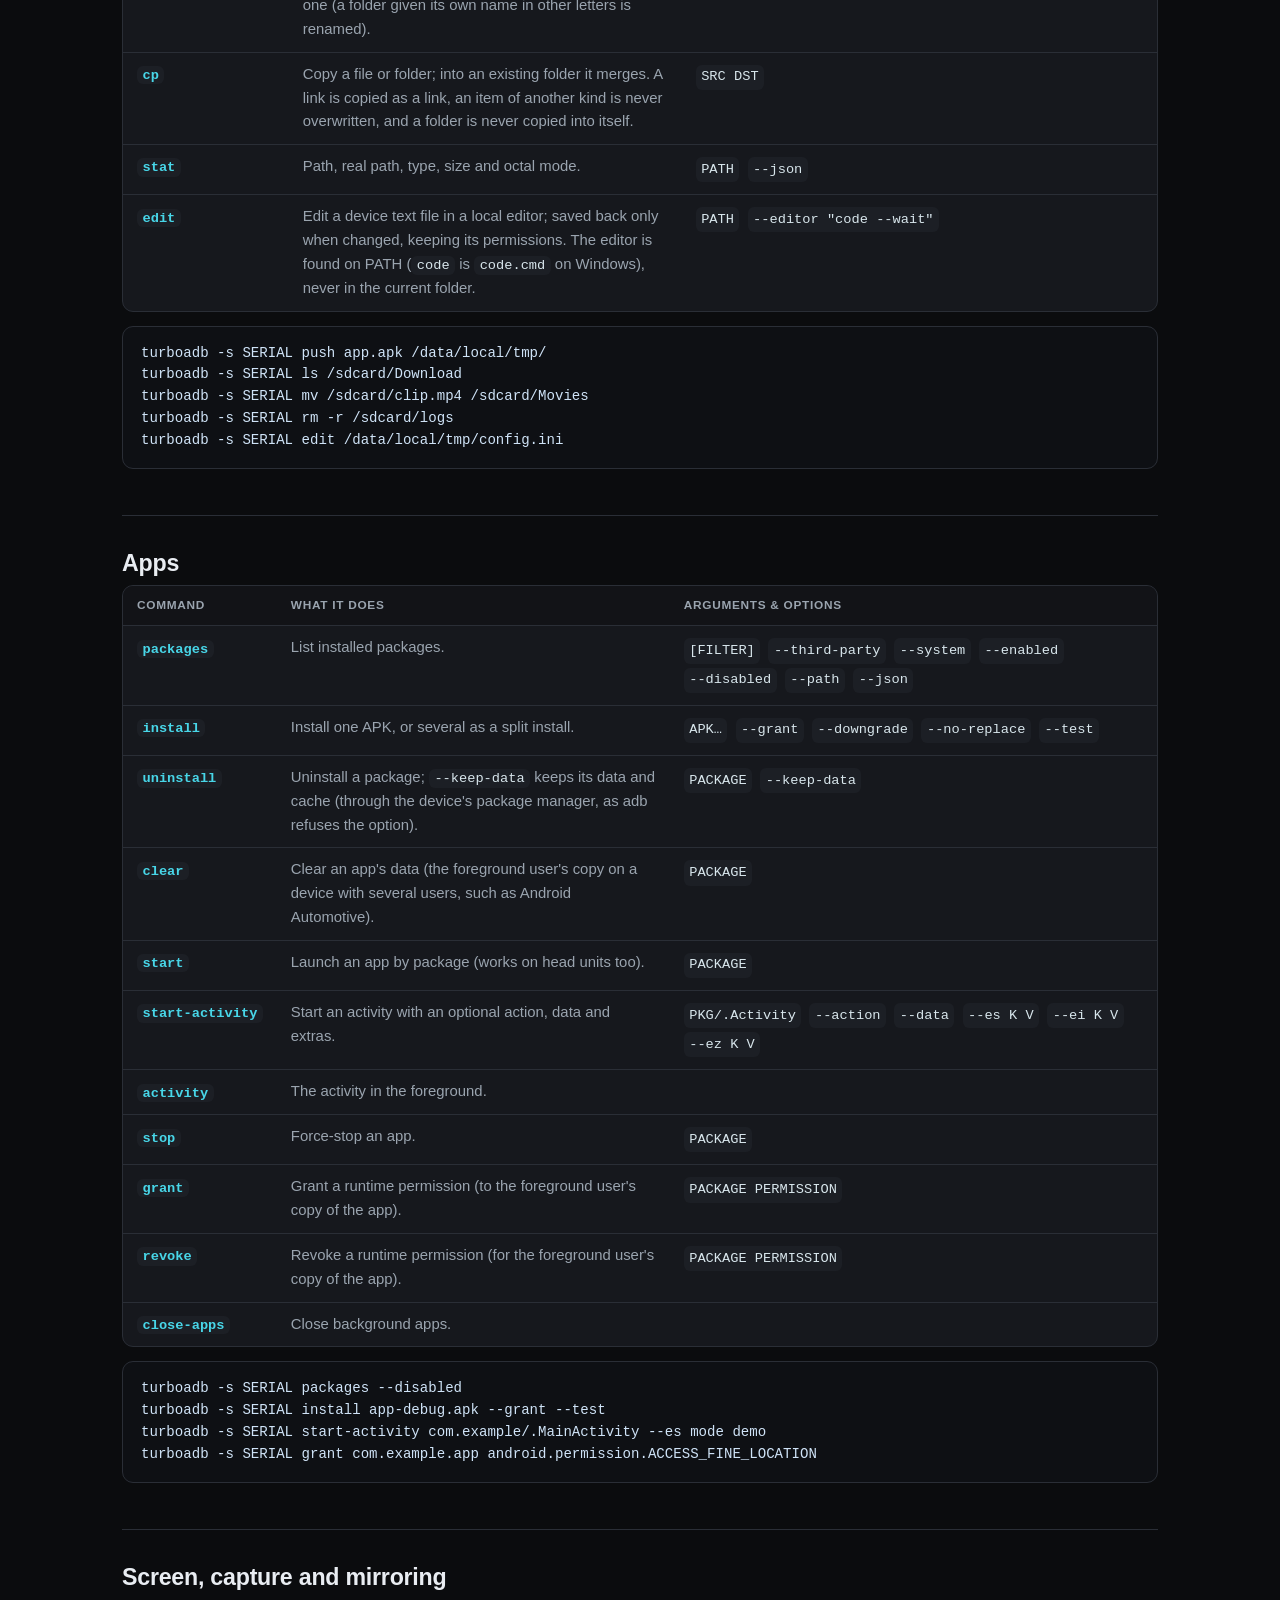
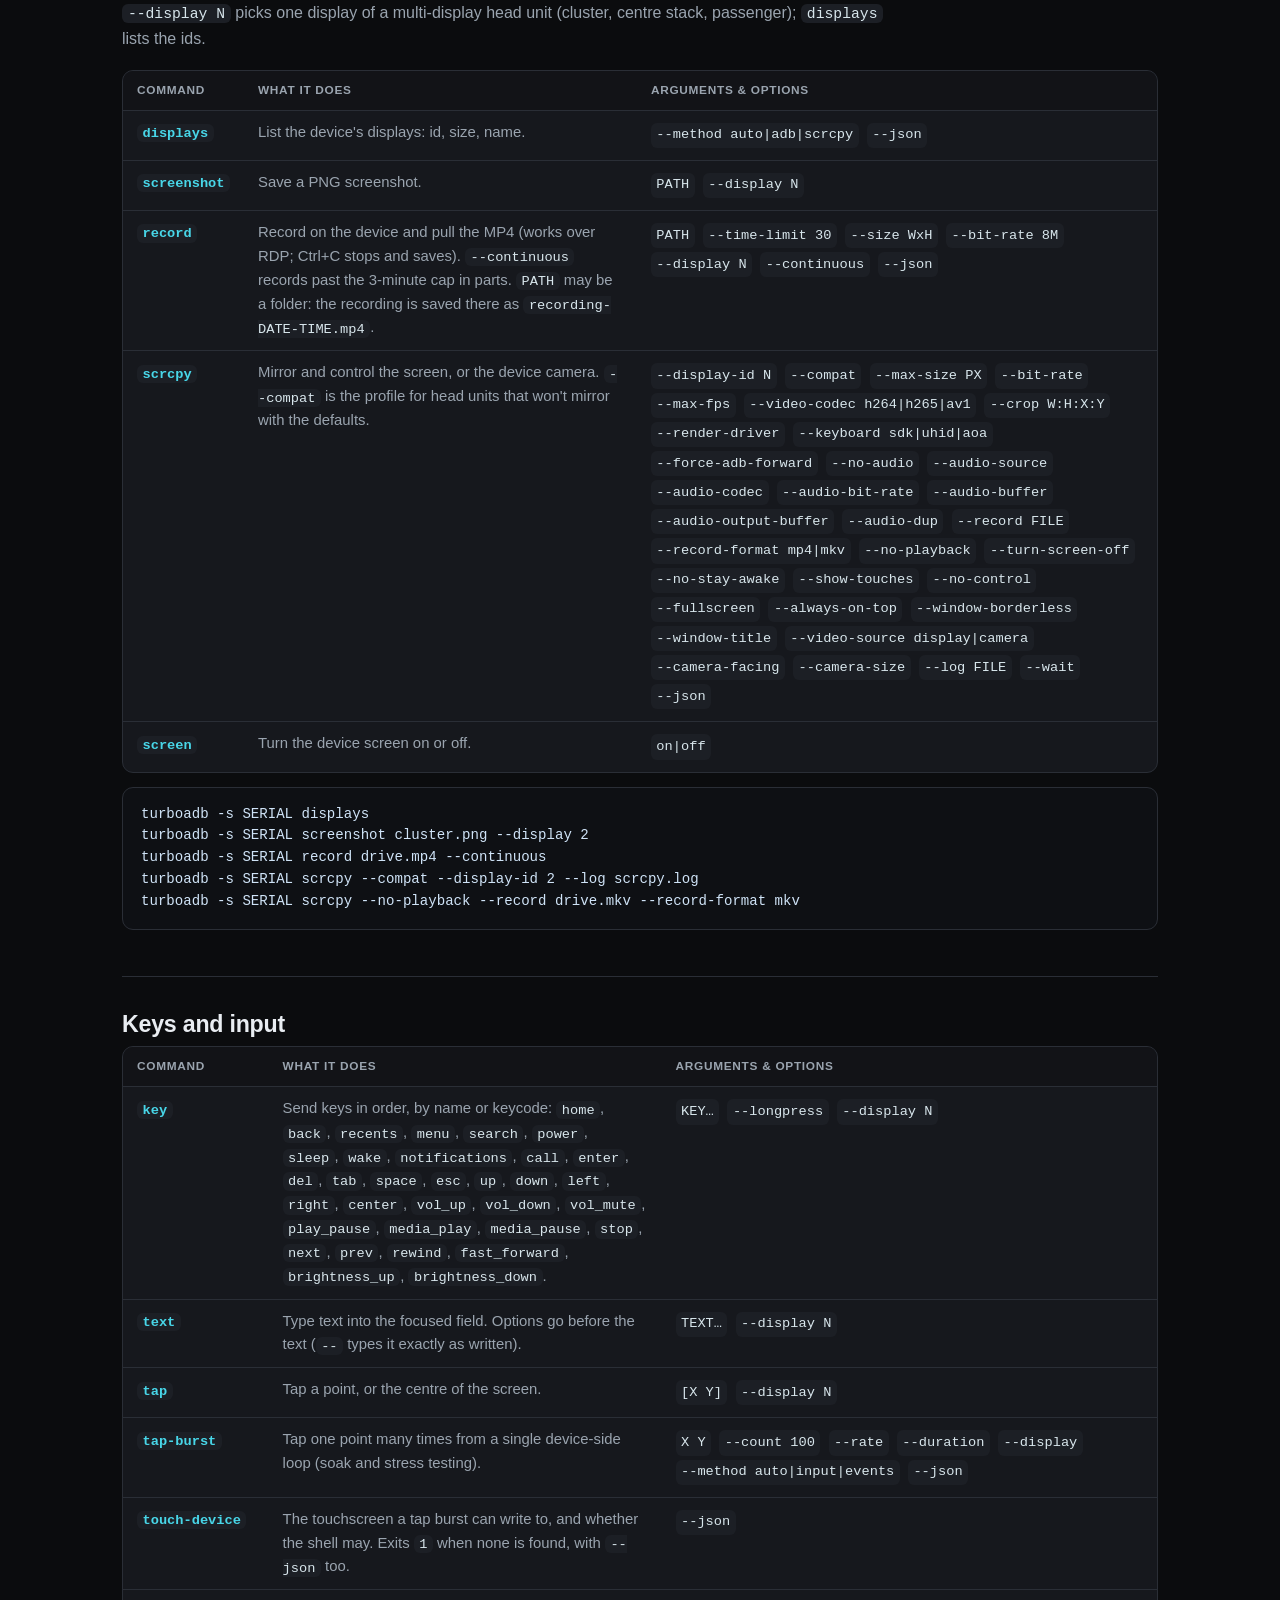
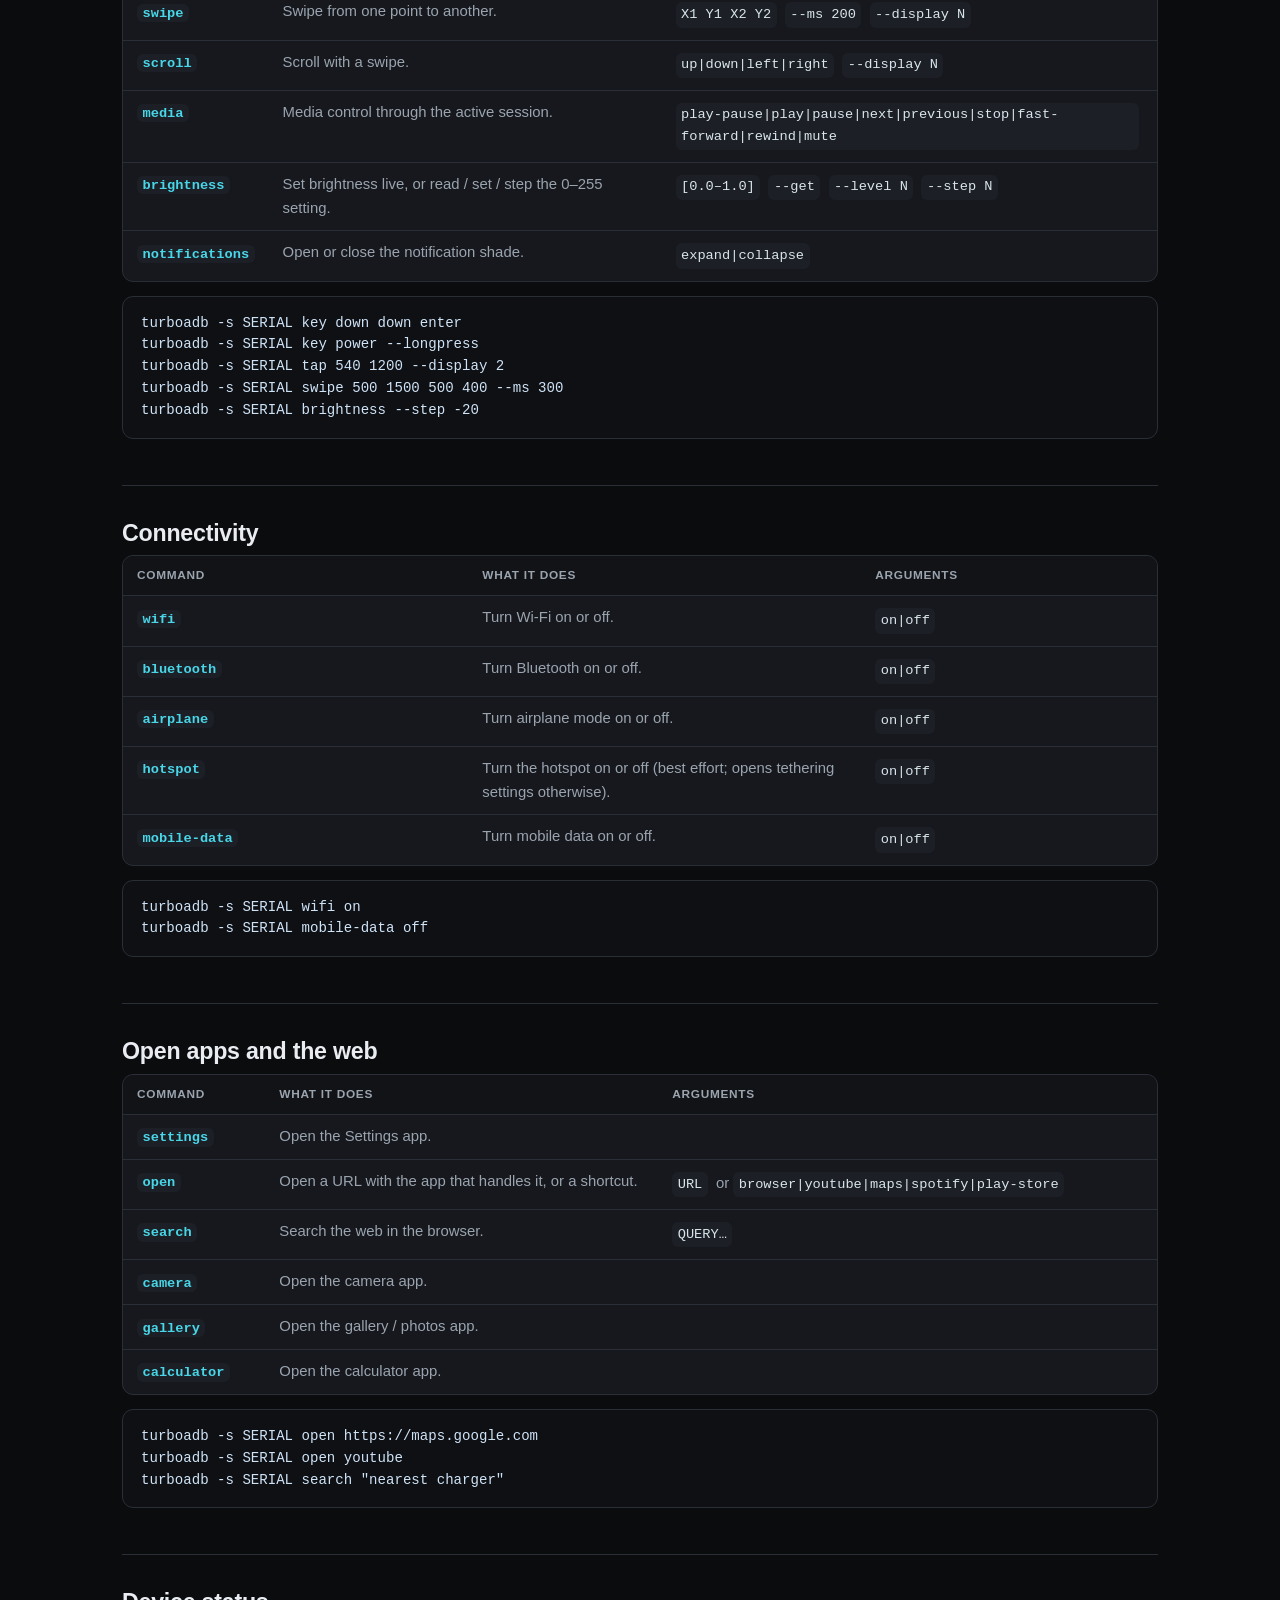
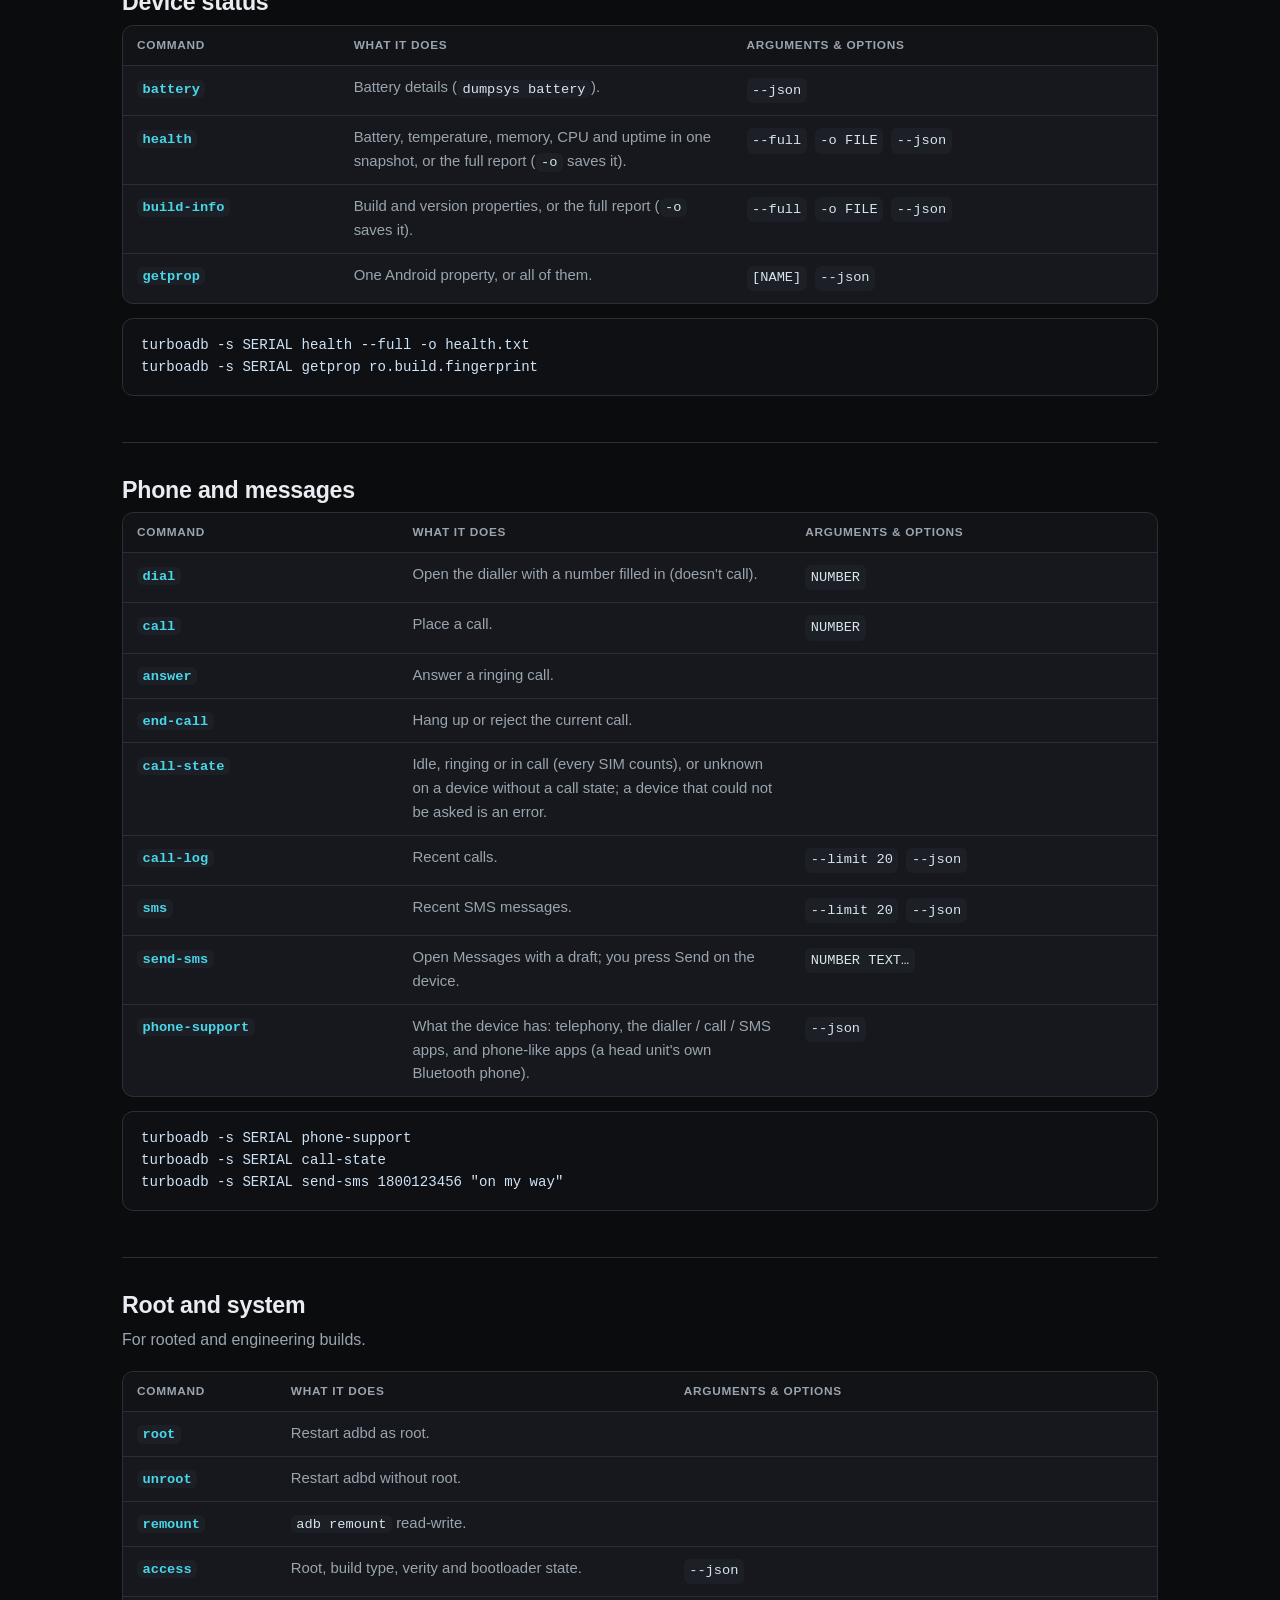
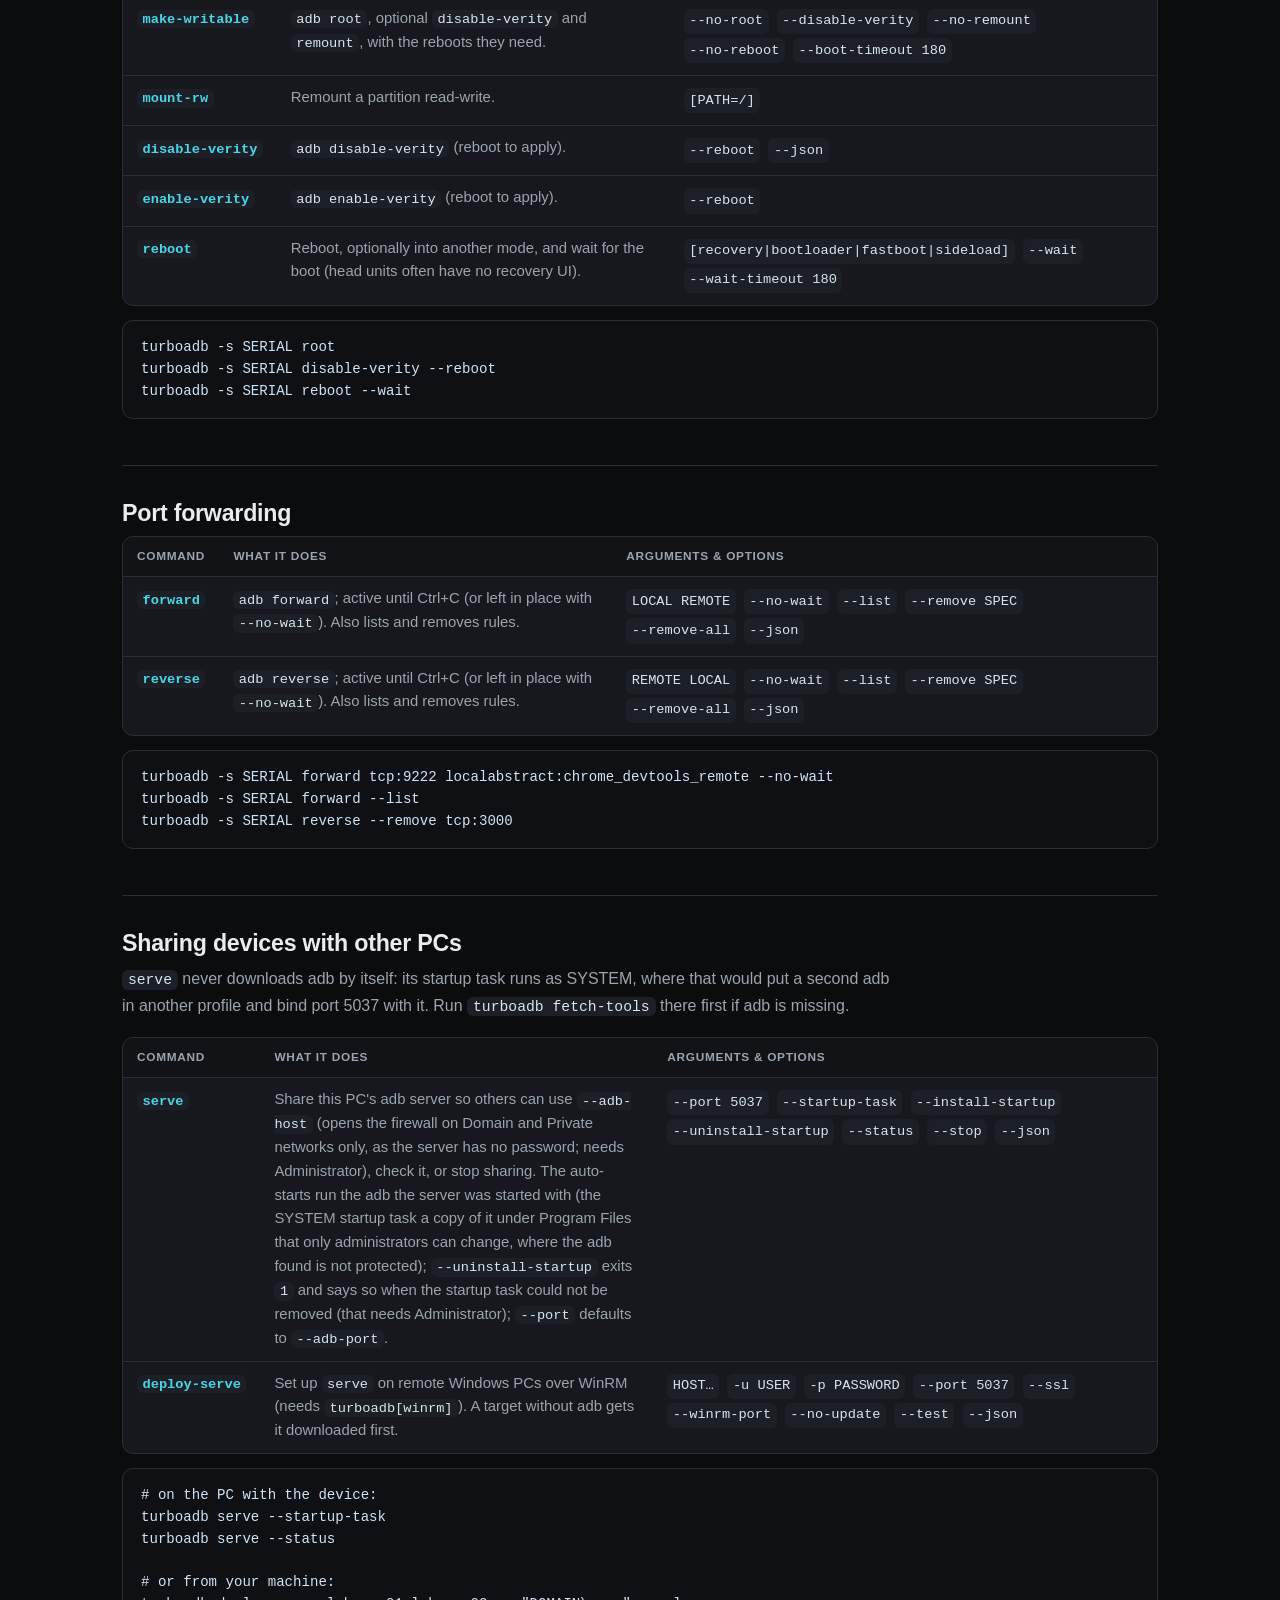
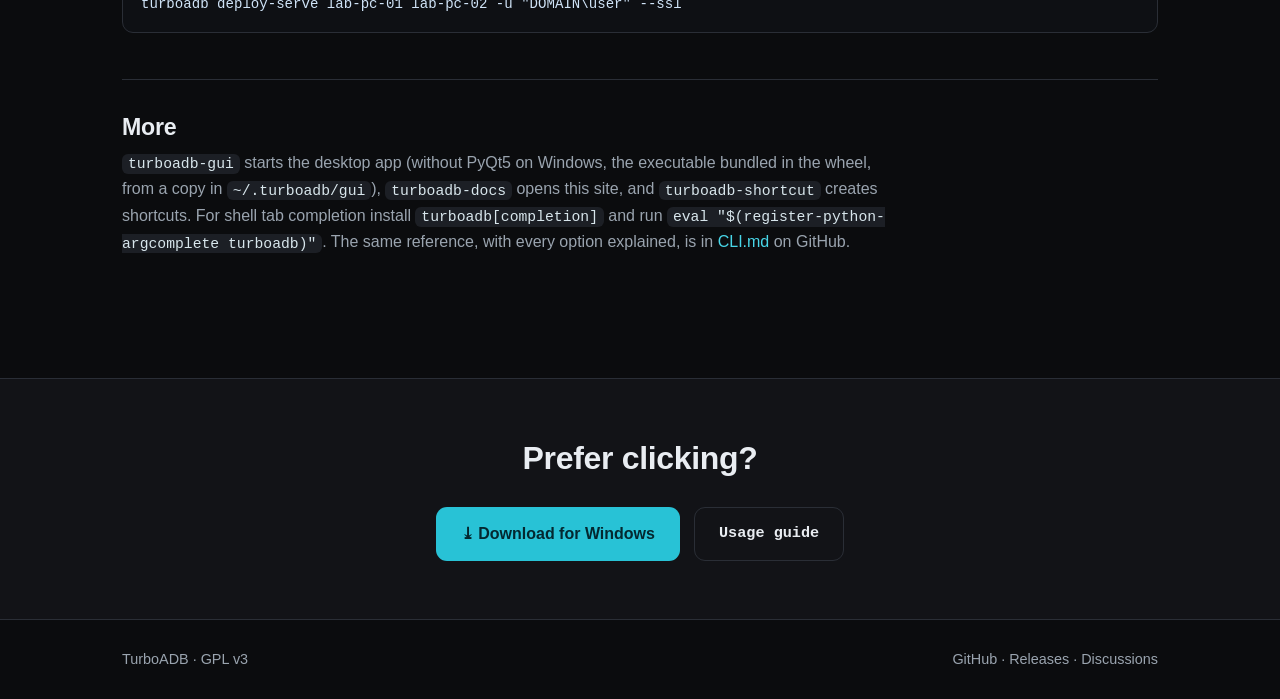
==== commit 12027c11: "6.3.0 - terminals open at once: adb, PowerShell and CMD start off the window's thread; Device Contro" ====
--- a/docs/cli.html
+++ b/docs/cli.html
@@ -60,7 +60,7 @@
         the ones on PATH are used), and neither is ever taken from the current folder.
         <code>turboadb -h</code> lists the commands and
         <code>turboadb &lt;command&gt; -h</code> shows one command's options.</p>
-        <div class="code"><pre><code>pip install https://github.com/NVNKENNEDY/turboadb/releases/download/v6.2.0/turboadb-6.2.0-py3-none-any.whl
+        <div class="code"><pre><code>pip install https://github.com/NVNKENNEDY/turboadb/releases/download/v6.3.0/turboadb-6.3.0-py3-none-any.whl
 turboadb doctor                                   # are adb and scrcpy available?
 turboadb devices                                  # what's attached
 turboadb -s 10BE330KG9000AF info                  # one device by serial
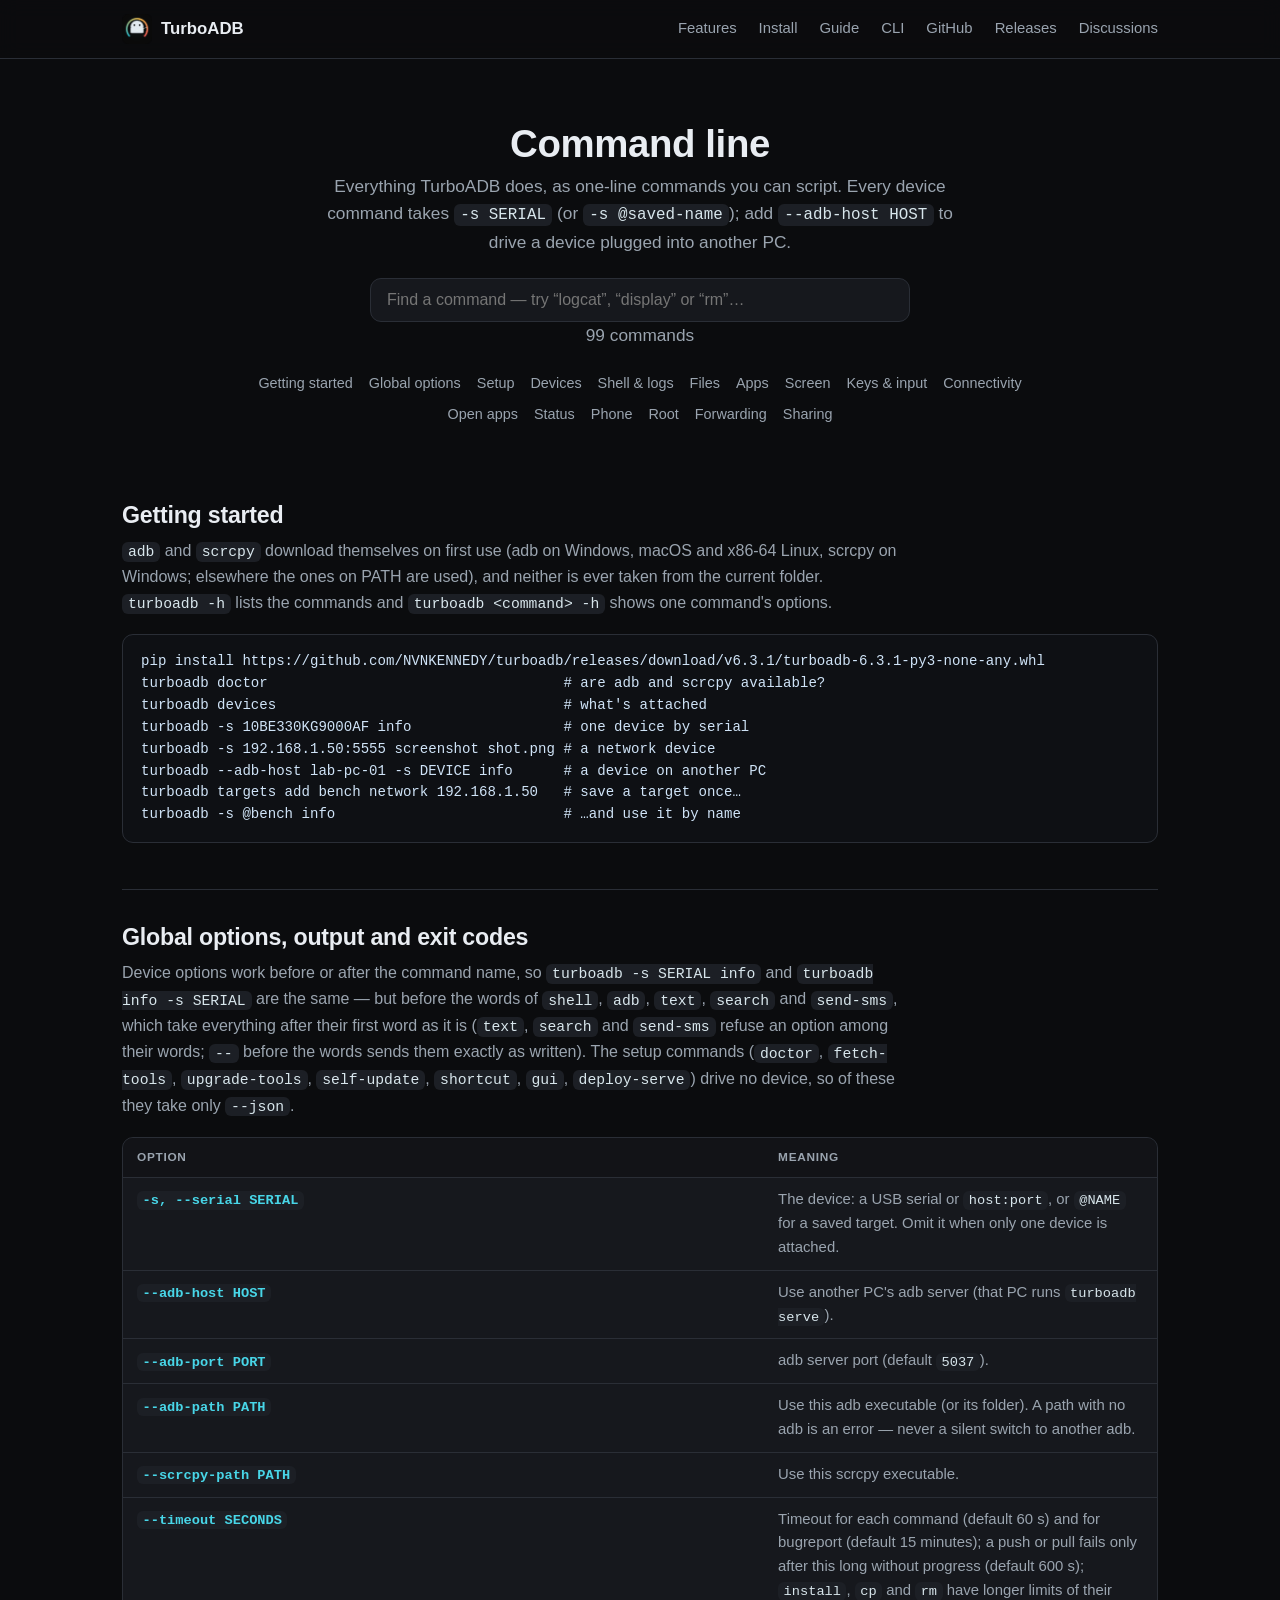
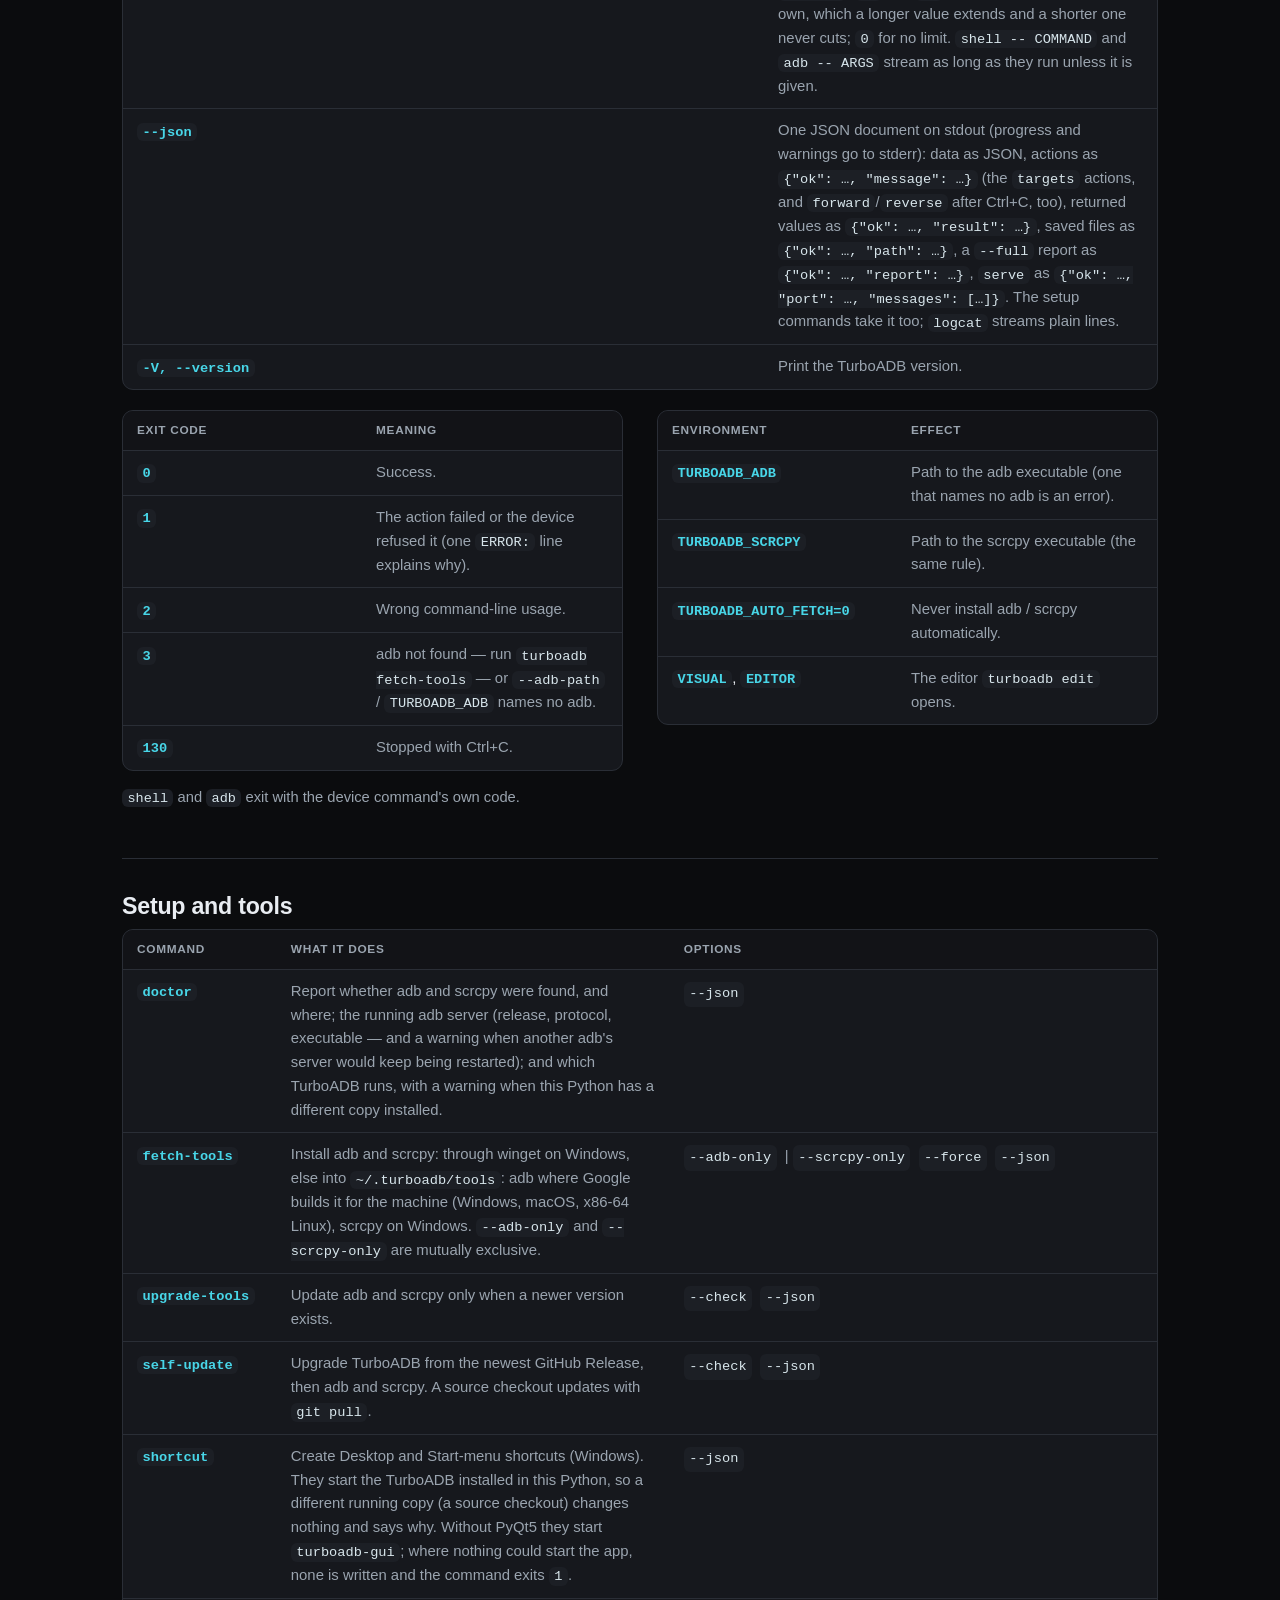
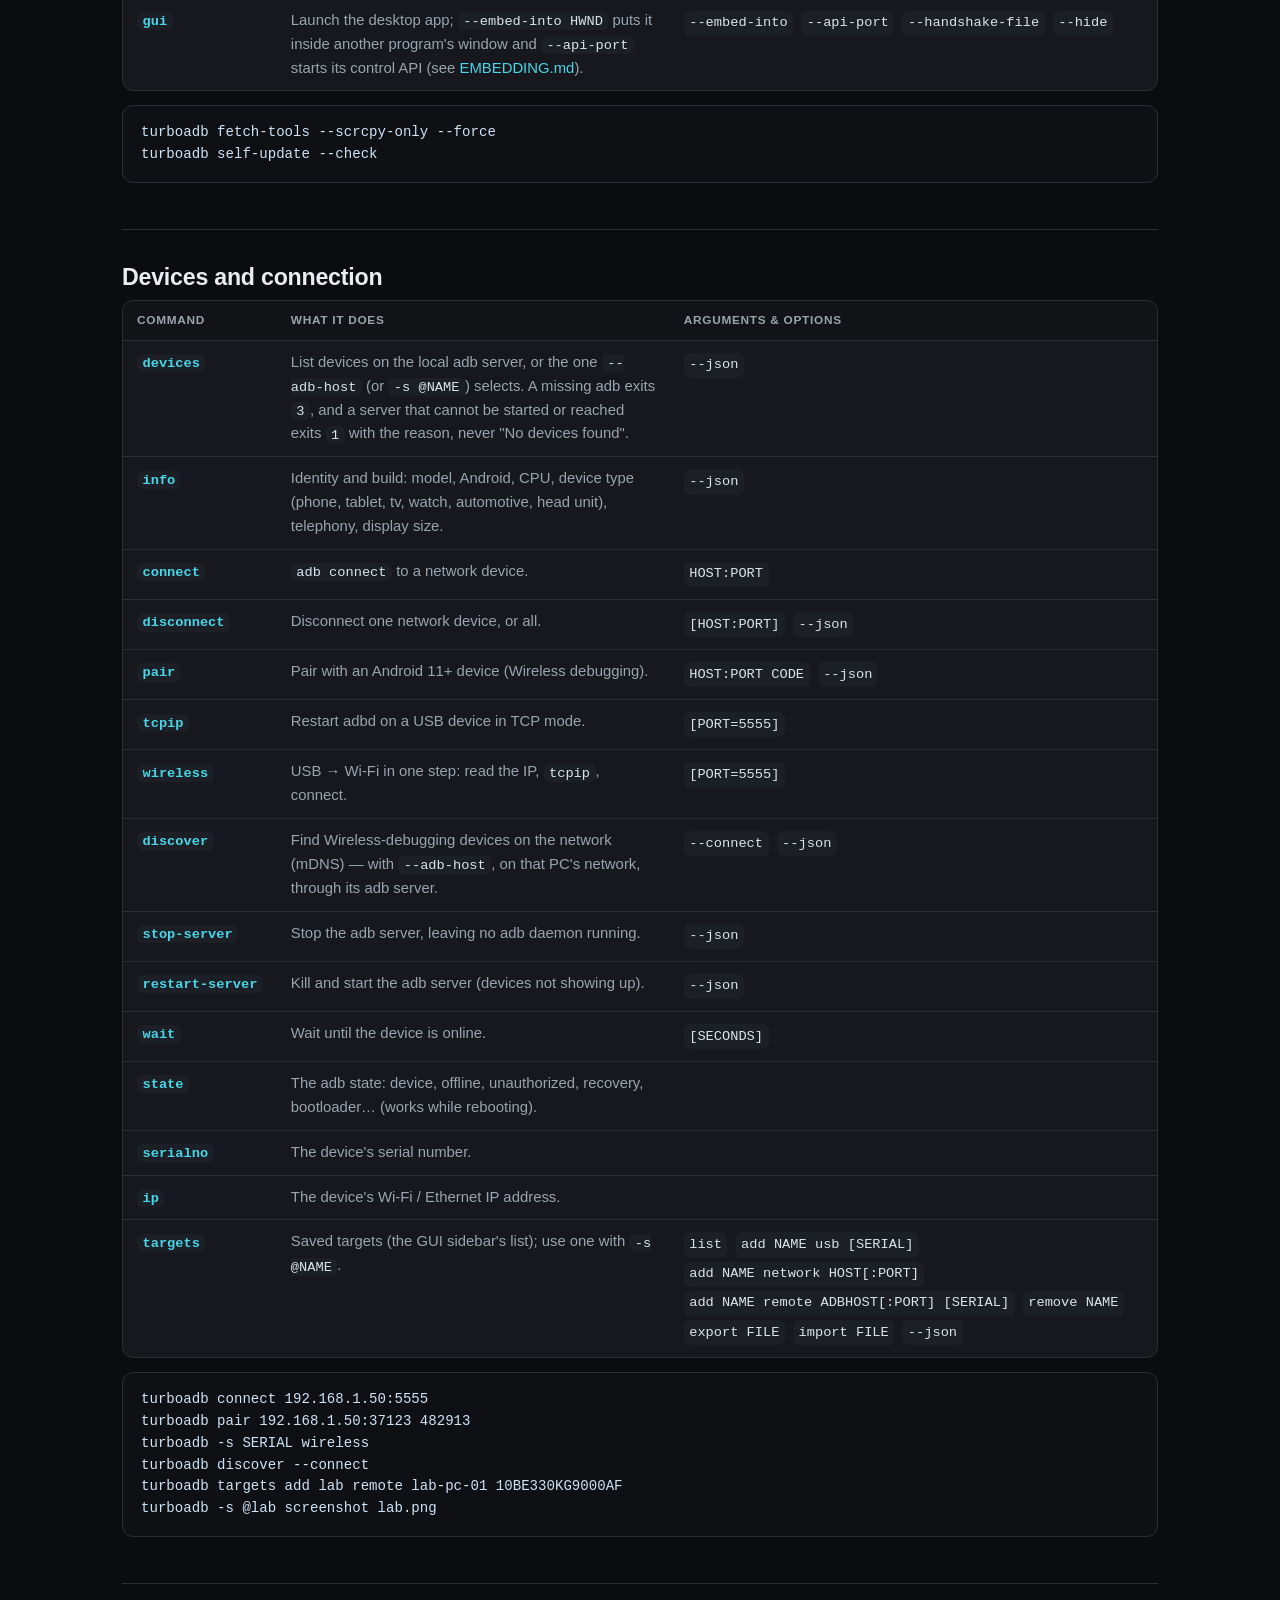
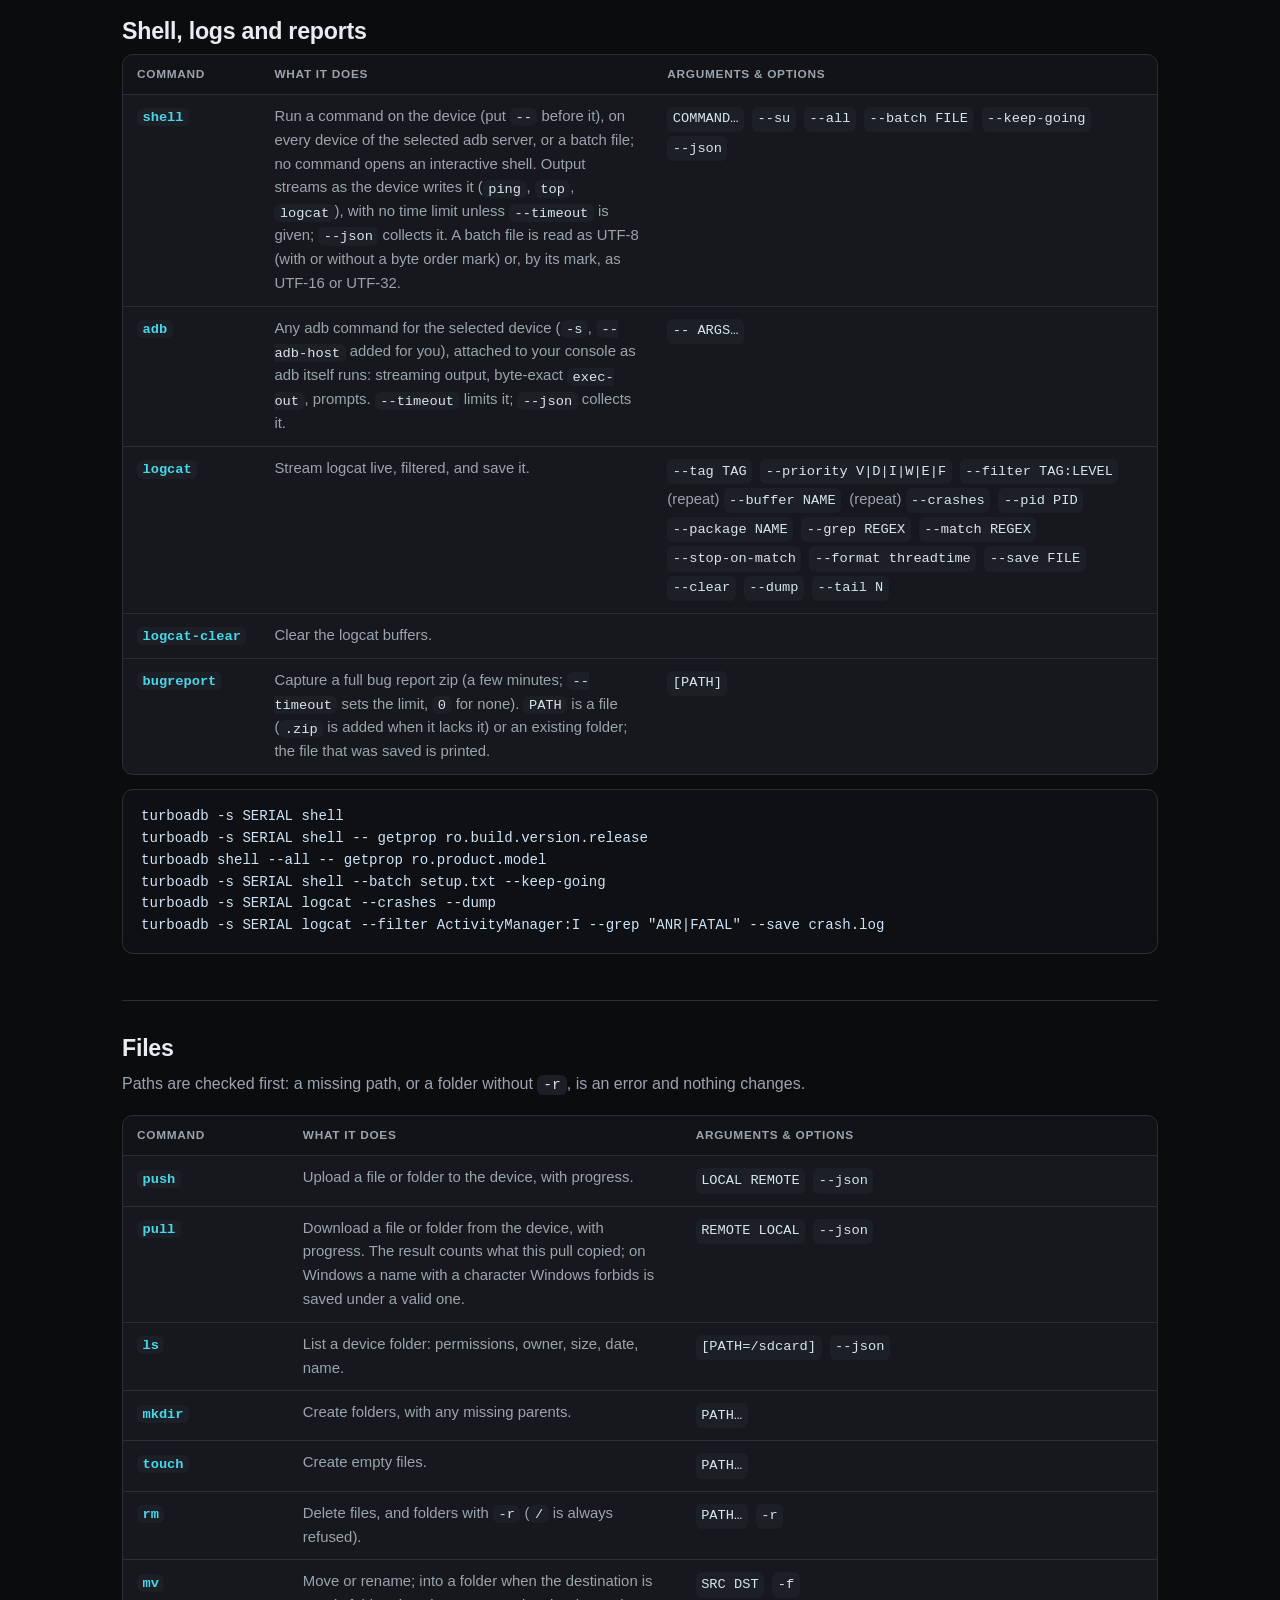
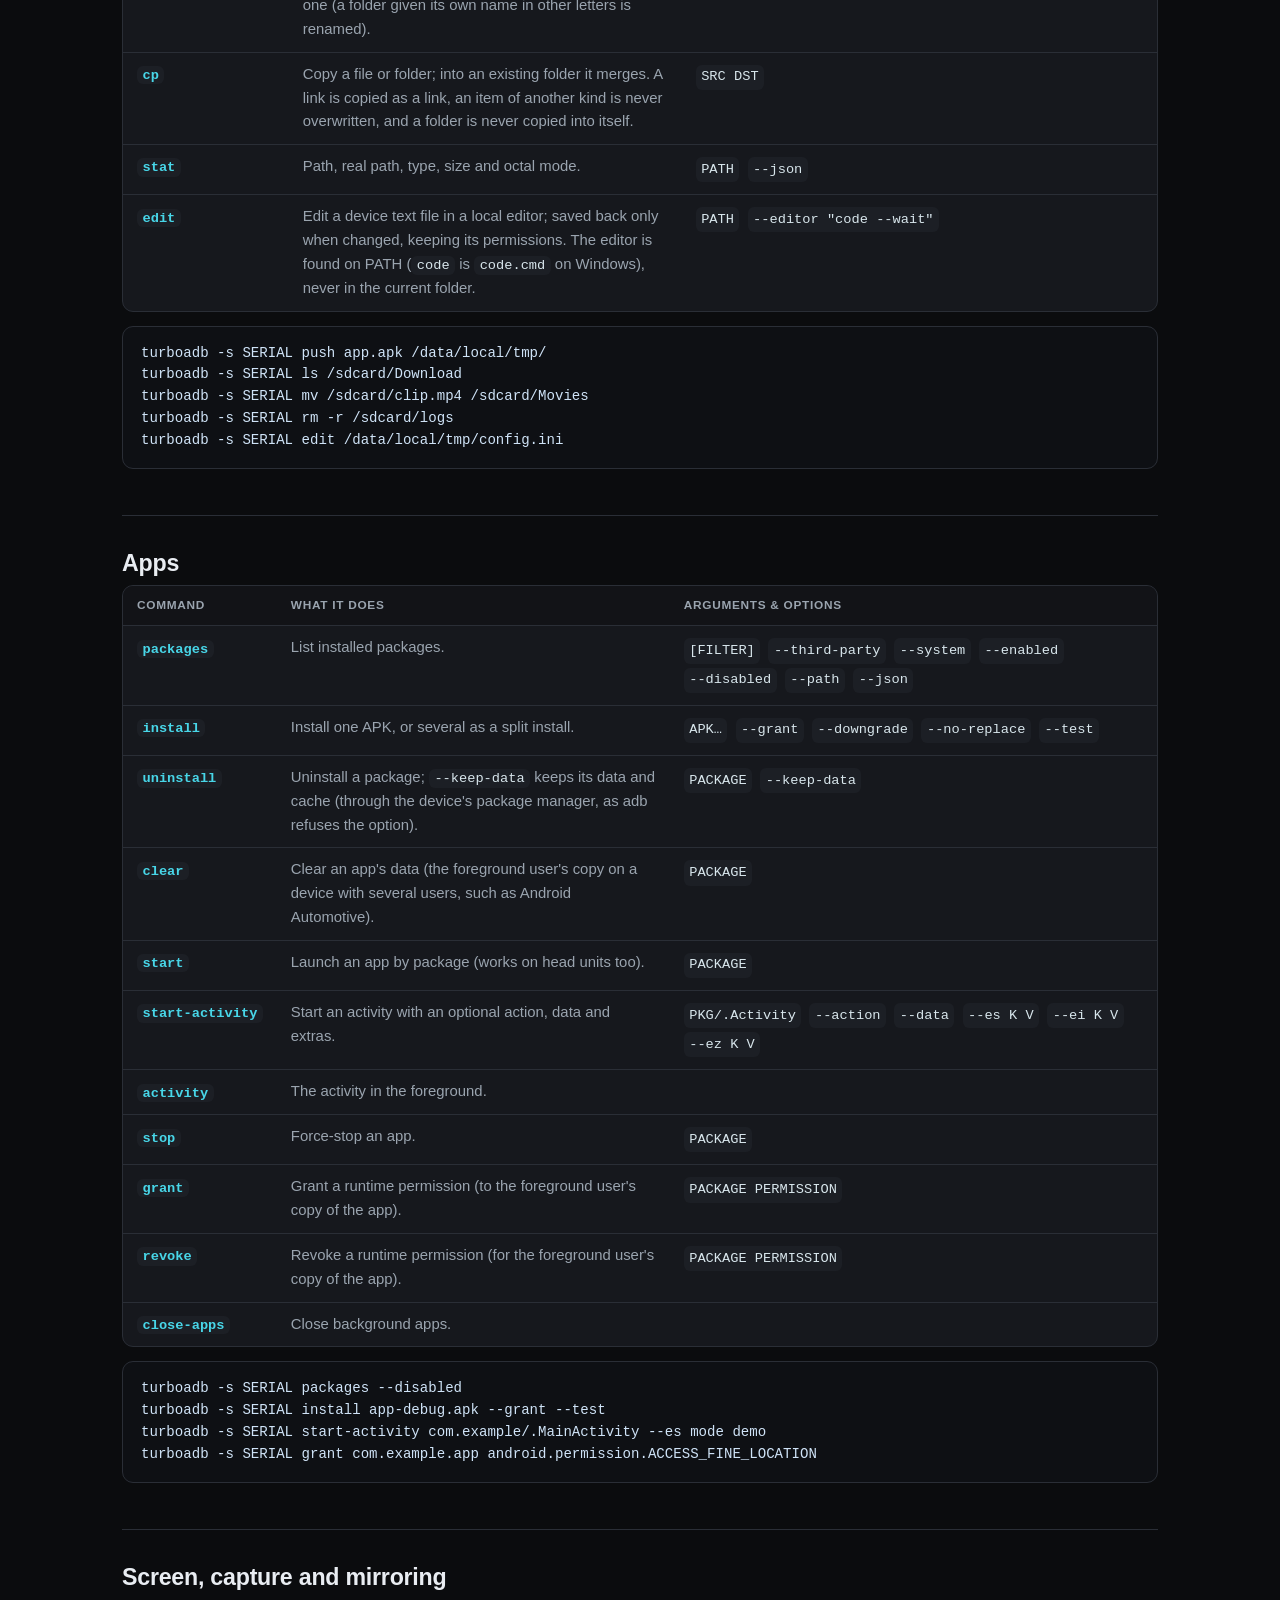
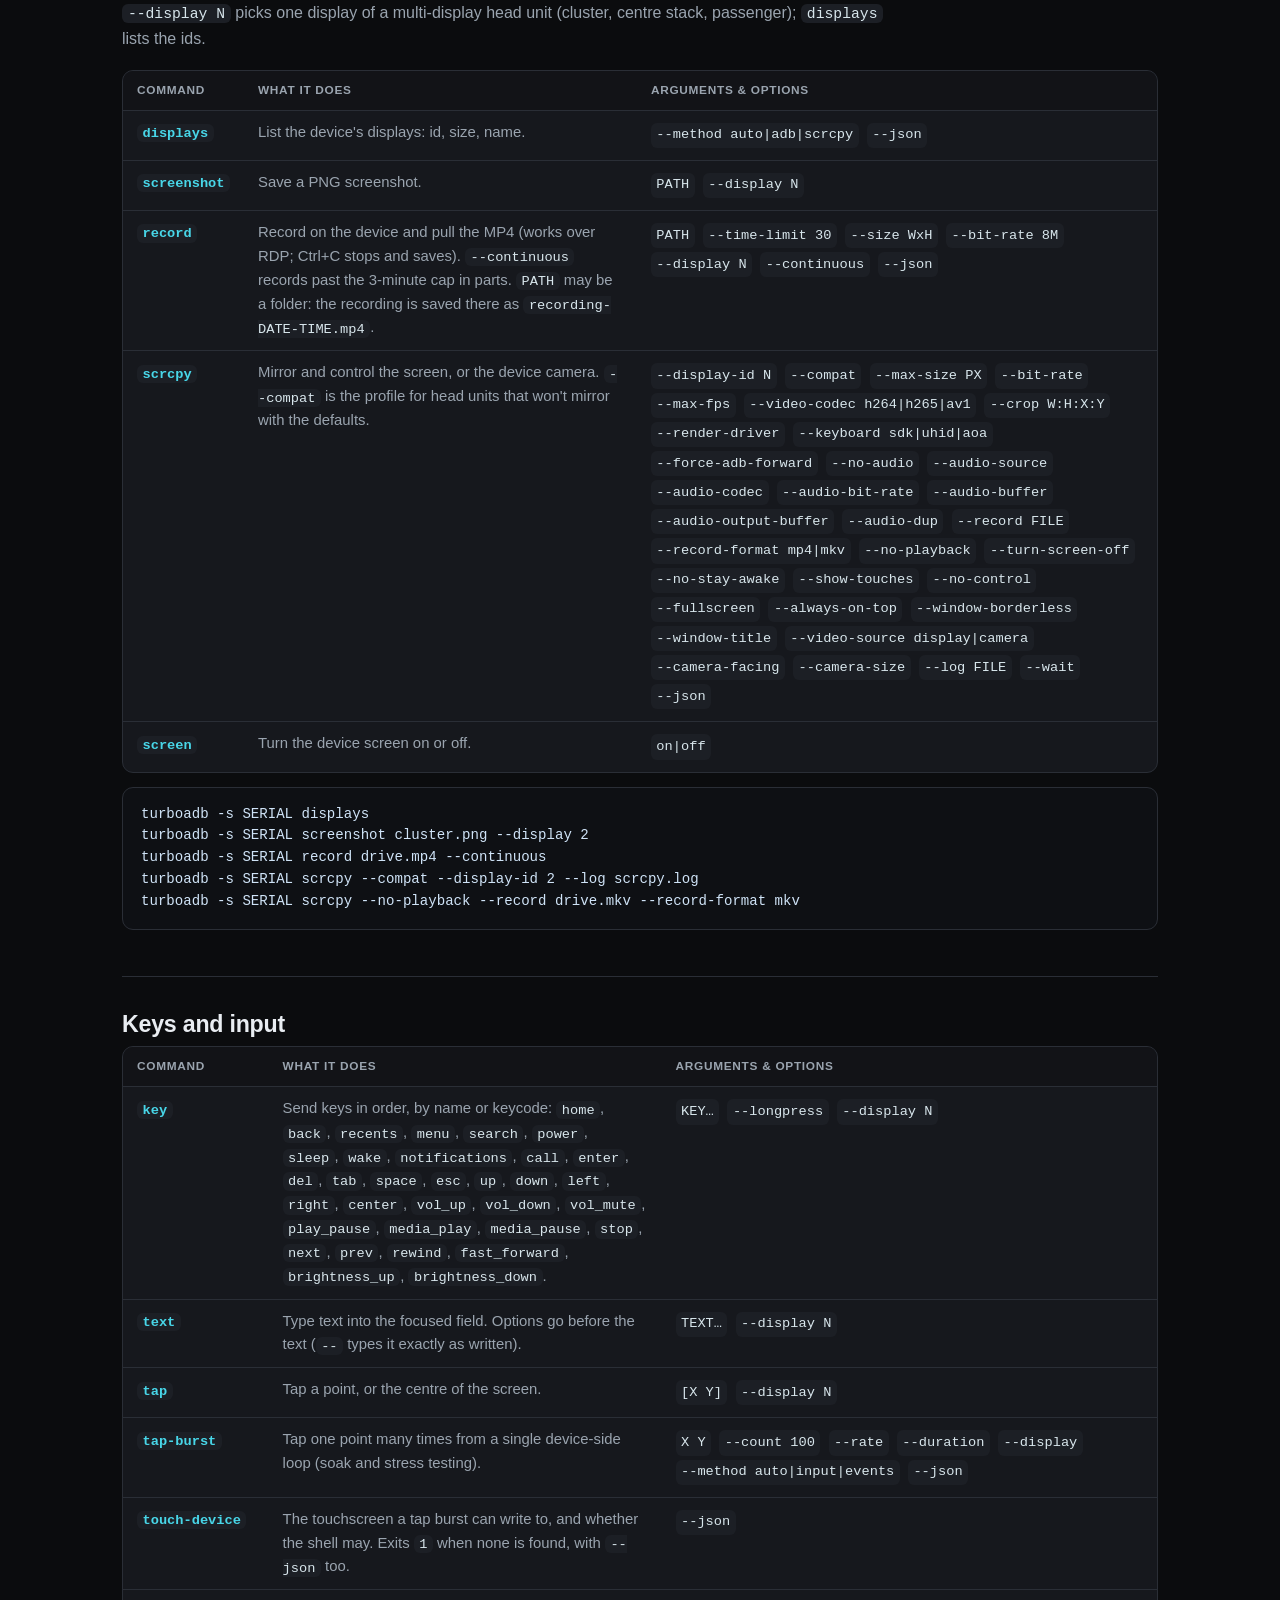
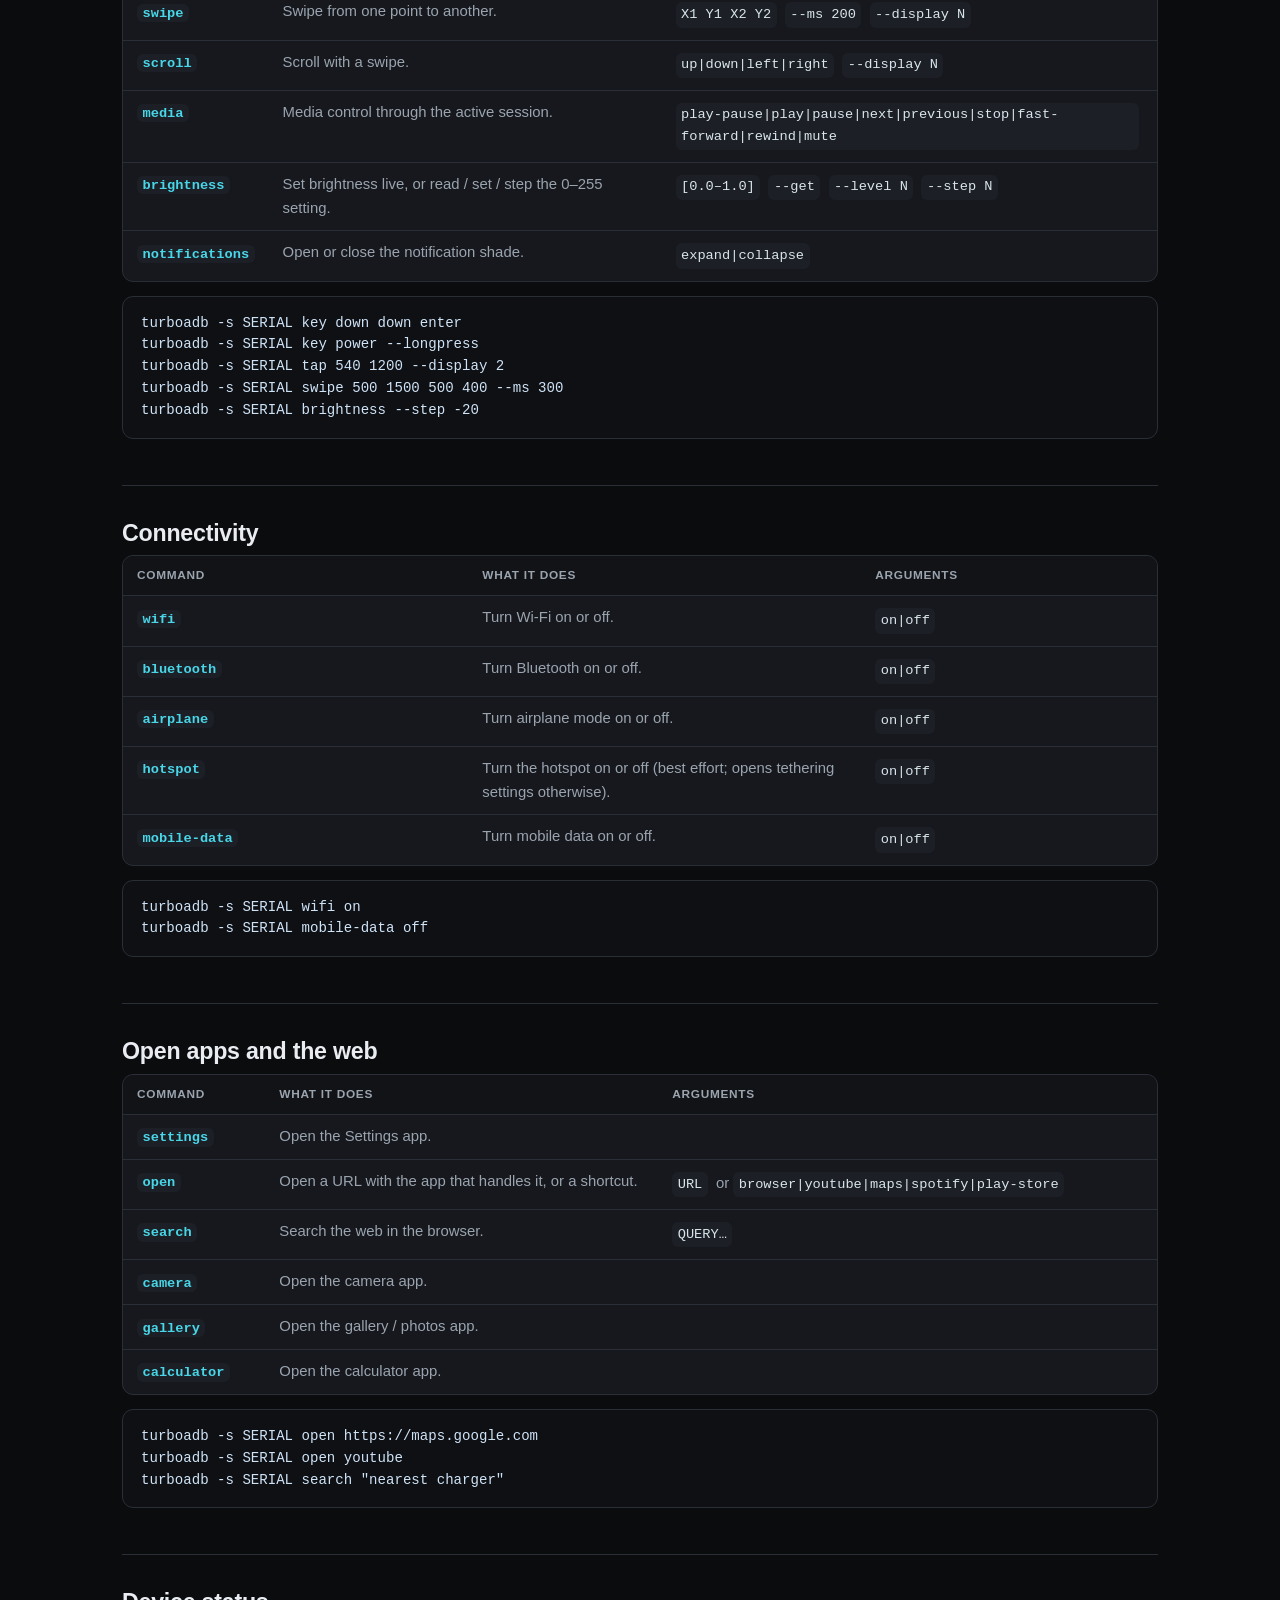
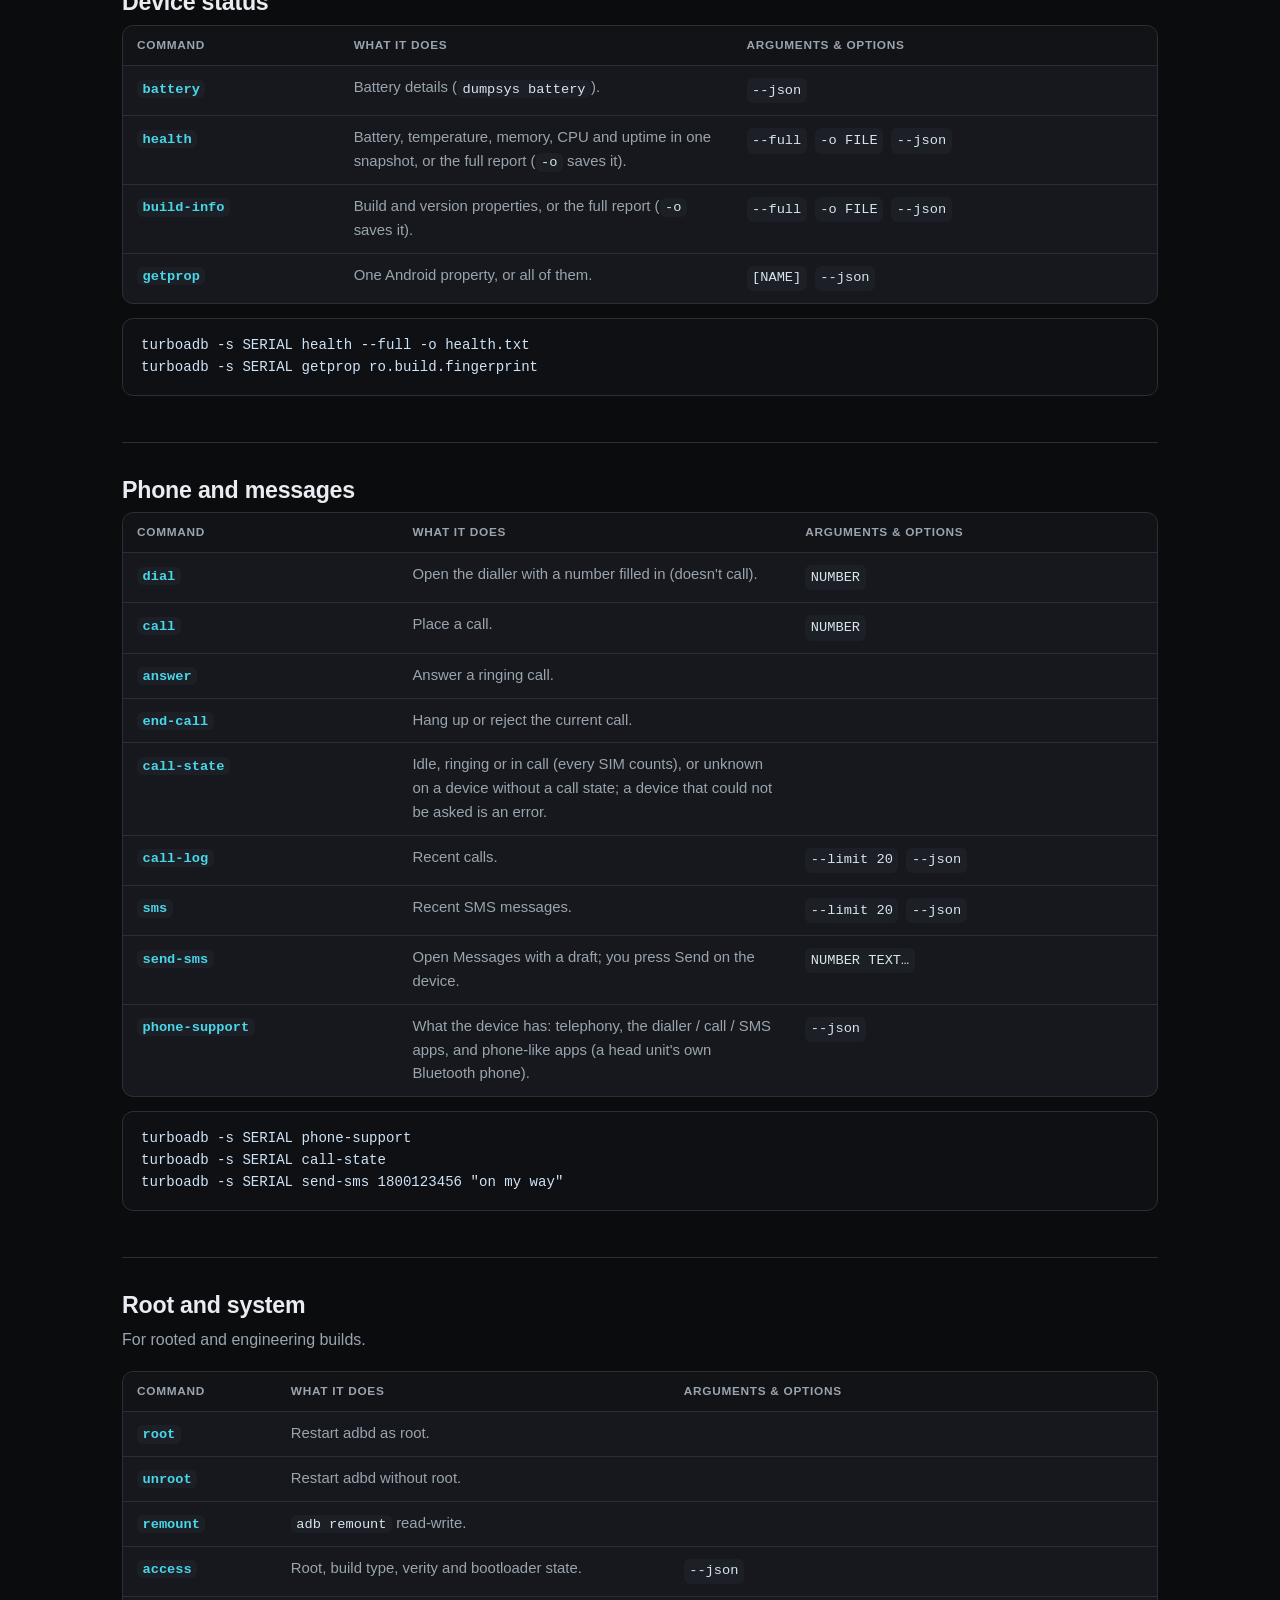
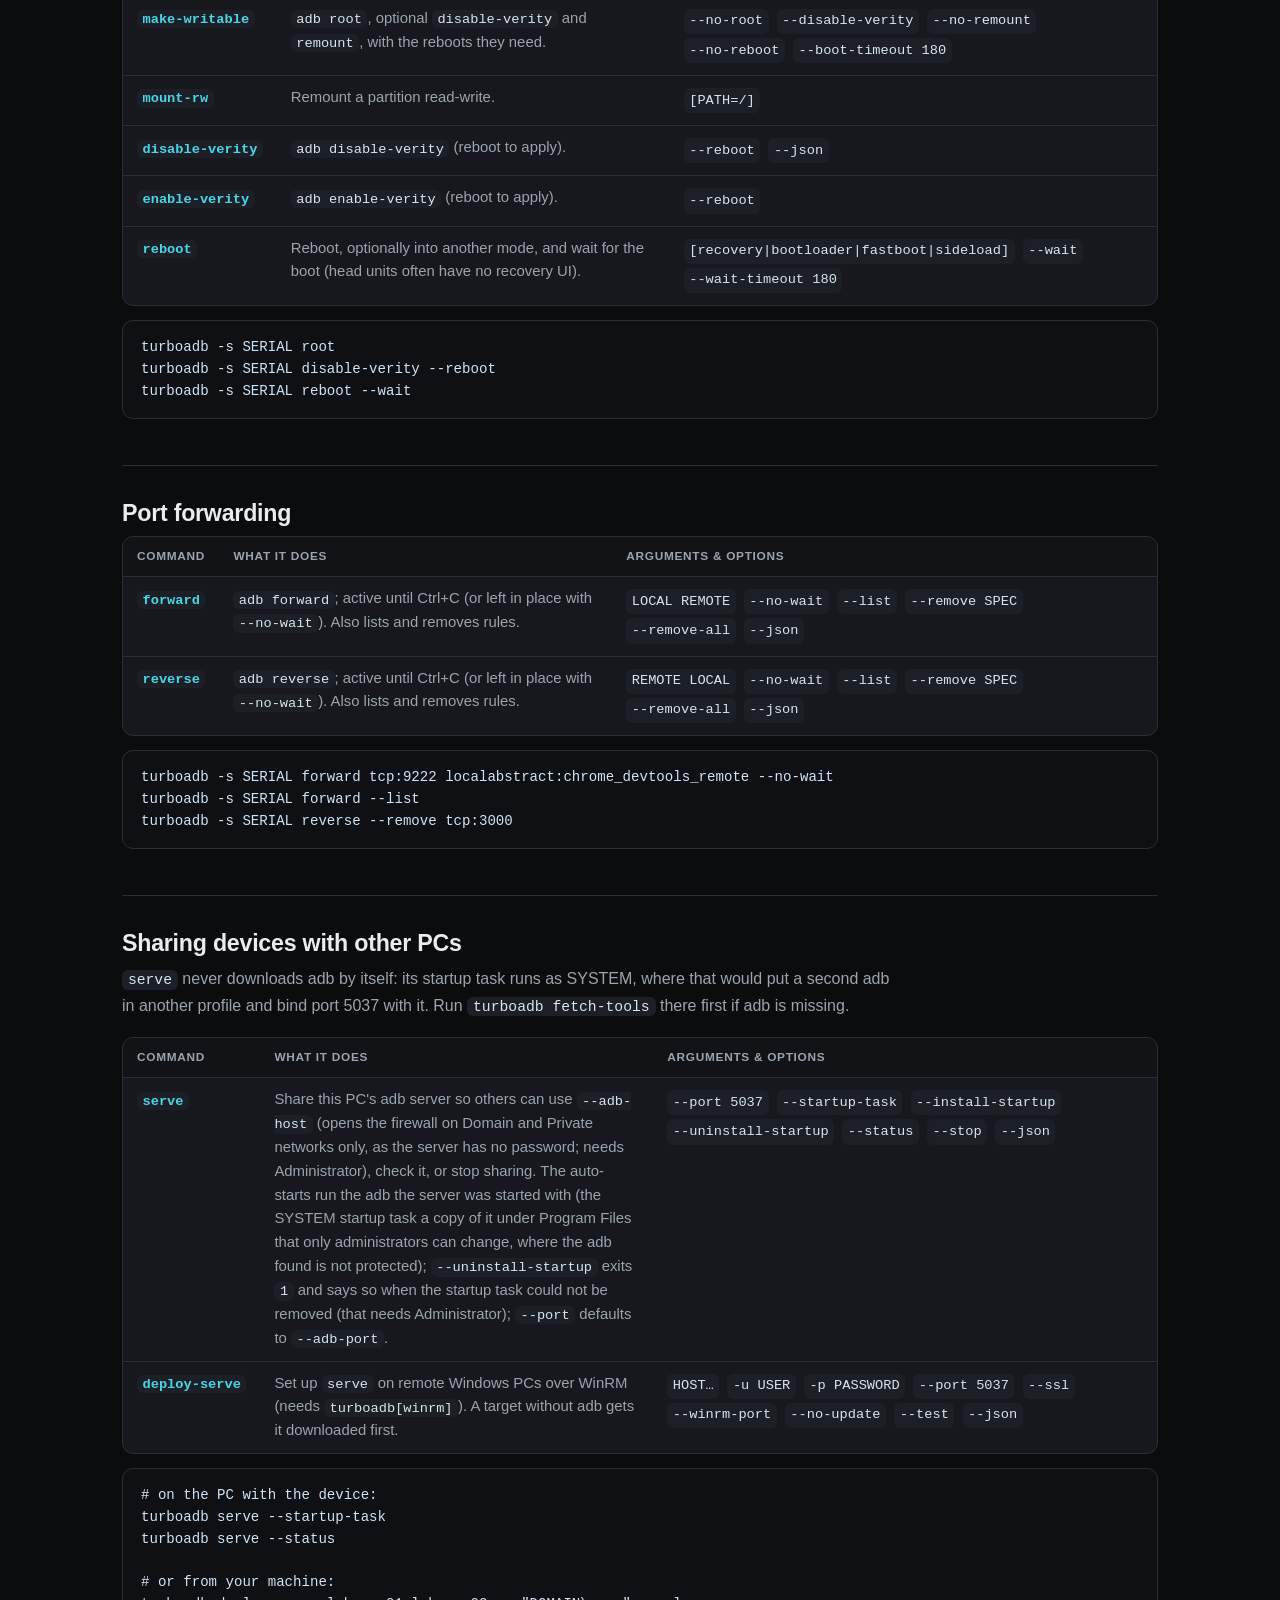
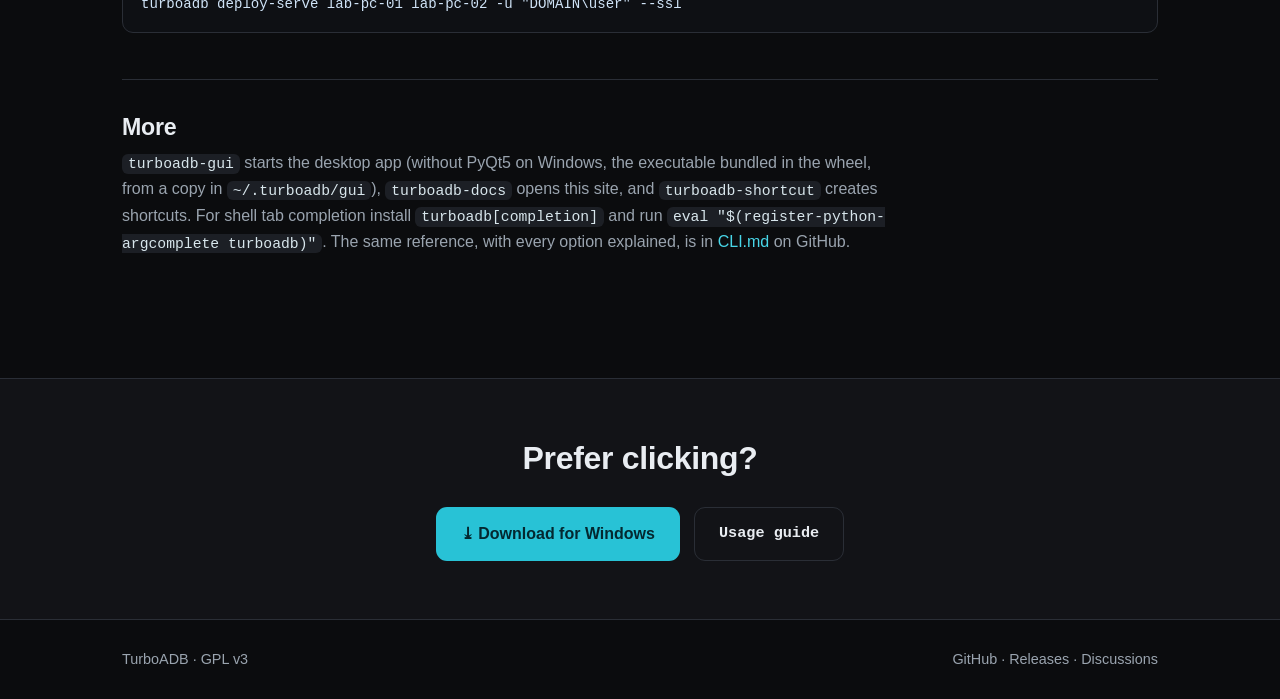
==== commit 0fe178fe: "6.3.1 - the Connect dialog follows the devices while it is open: a phone that reboots meanwhile come" ====
--- a/docs/cli.html
+++ b/docs/cli.html
@@ -60,7 +60,7 @@
         the ones on PATH are used), and neither is ever taken from the current folder.
         <code>turboadb -h</code> lists the commands and
         <code>turboadb &lt;command&gt; -h</code> shows one command's options.</p>
-        <div class="code"><pre><code>pip install https://github.com/NVNKENNEDY/turboadb/releases/download/v6.3.0/turboadb-6.3.0-py3-none-any.whl
+        <div class="code"><pre><code>pip install https://github.com/NVNKENNEDY/turboadb/releases/download/v6.3.1/turboadb-6.3.1-py3-none-any.whl
 turboadb doctor                                   # are adb and scrcpy available?
 turboadb devices                                  # what's attached
 turboadb -s 10BE330KG9000AF info                  # one device by serial
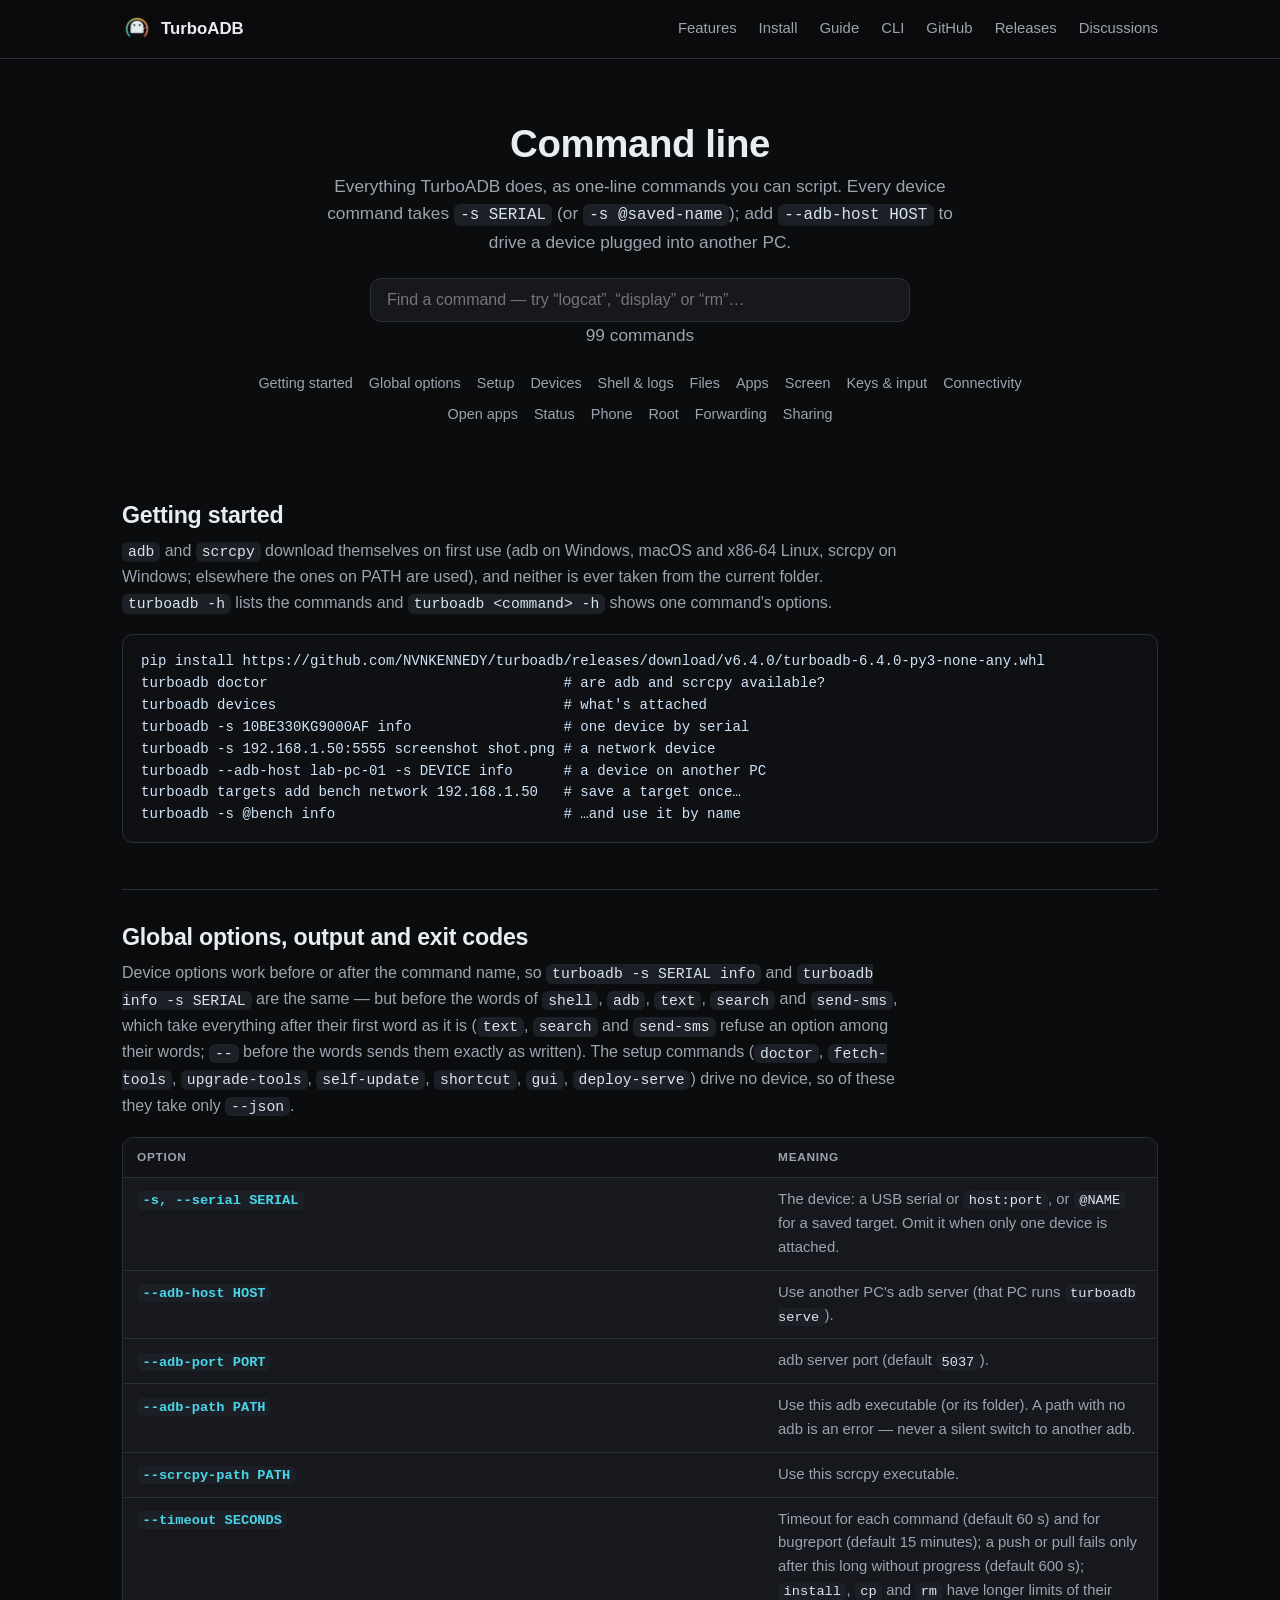
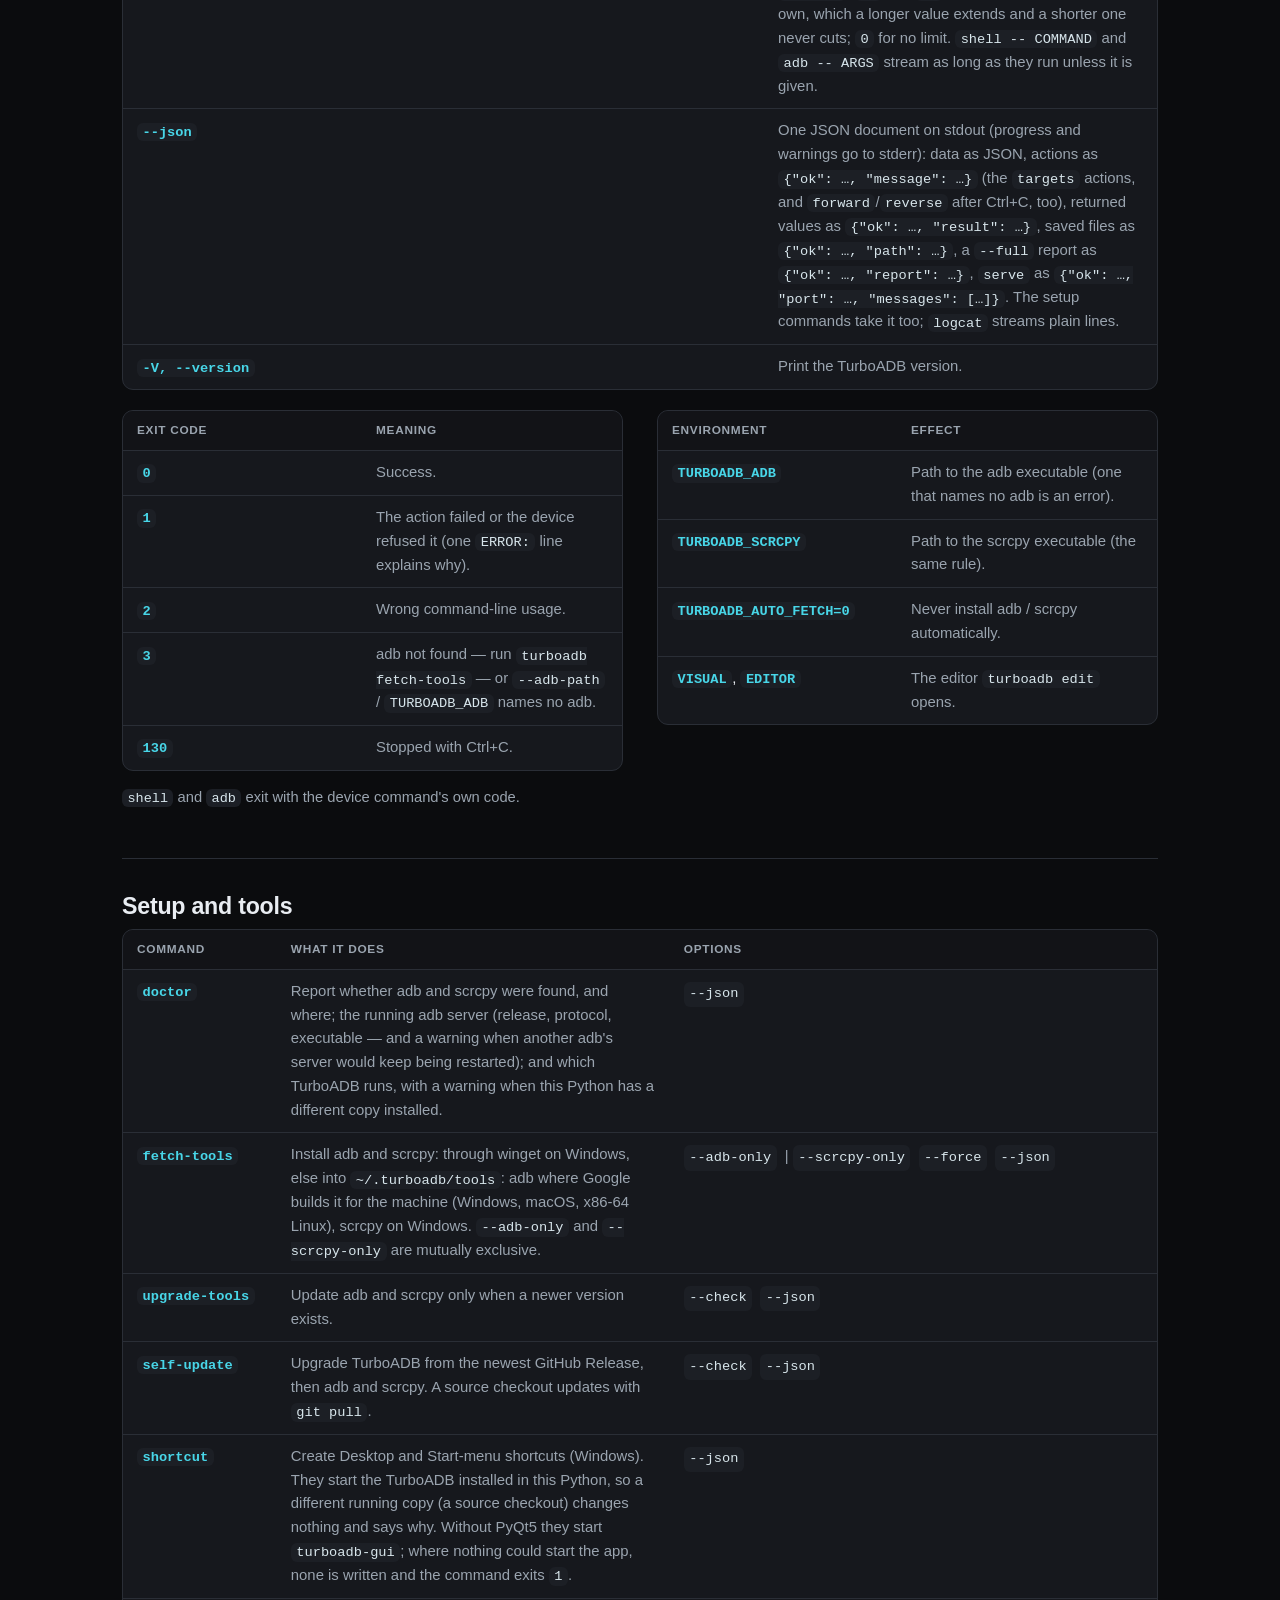
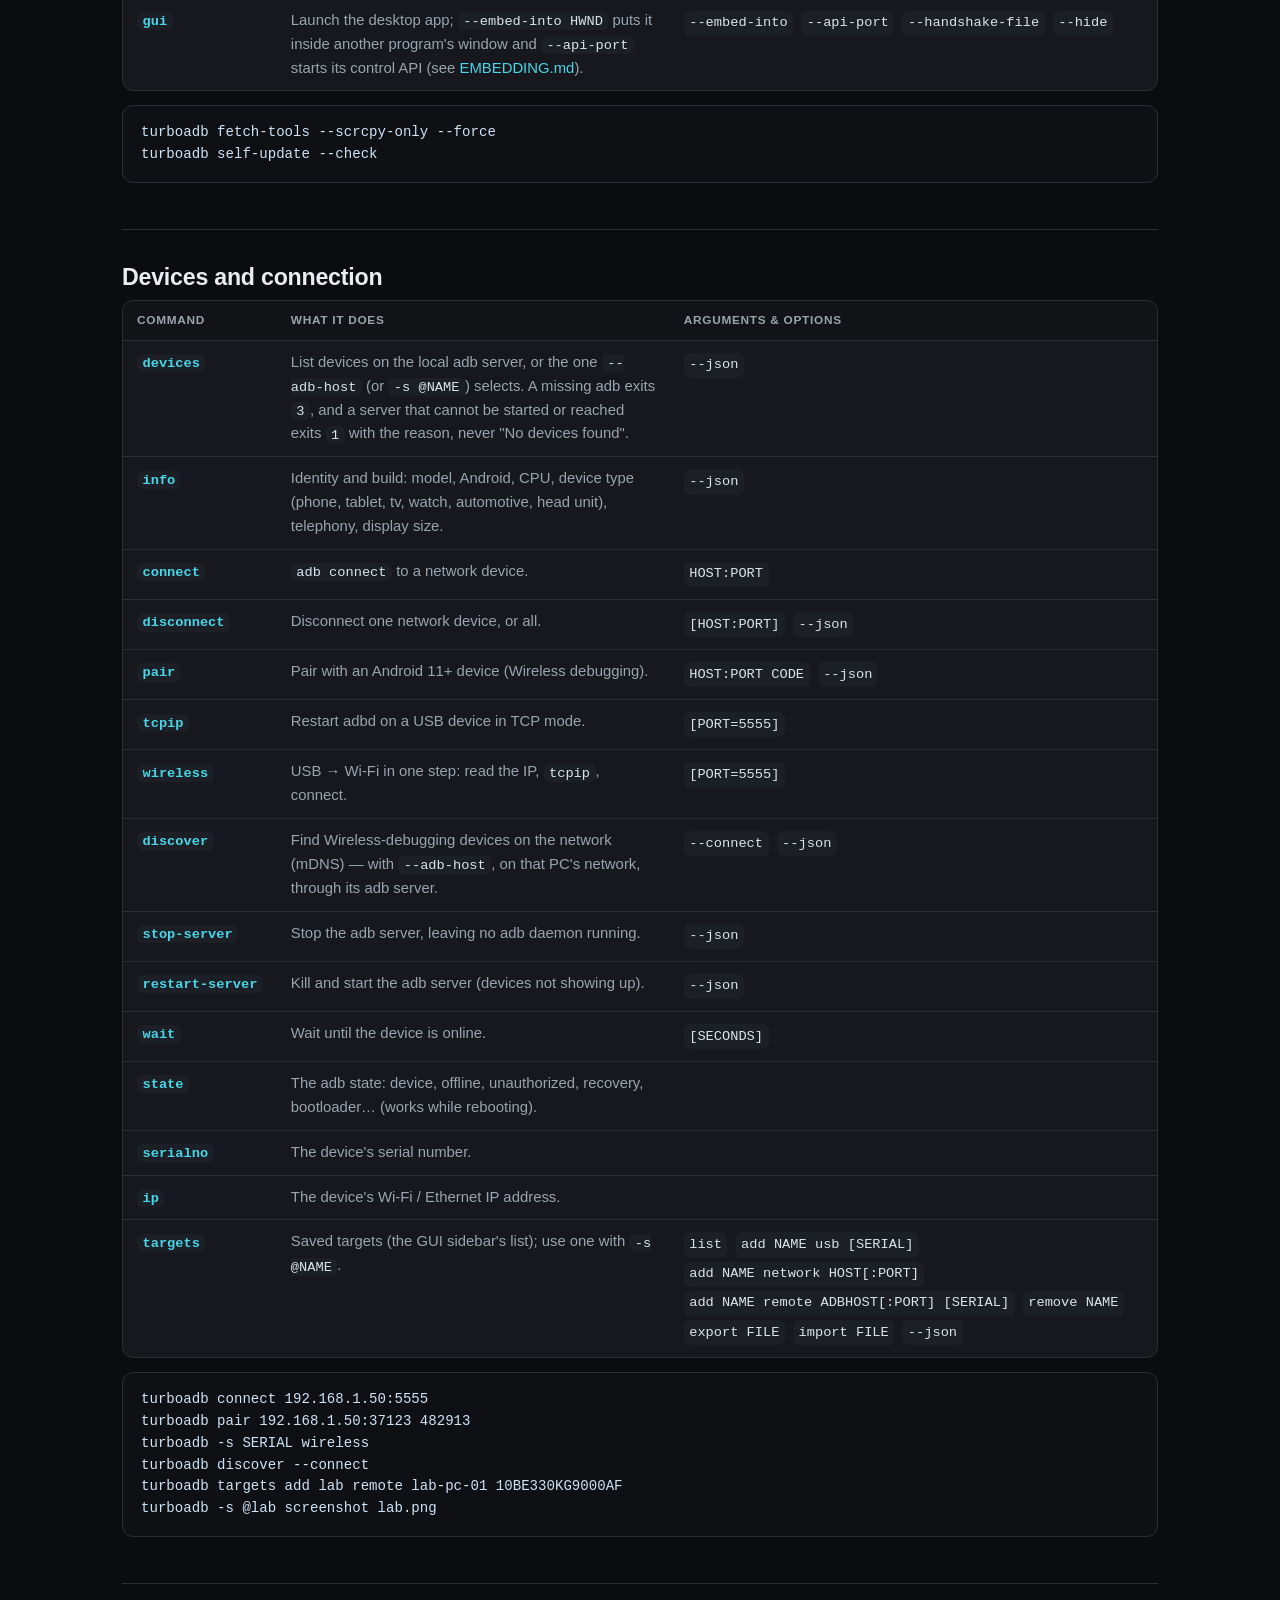
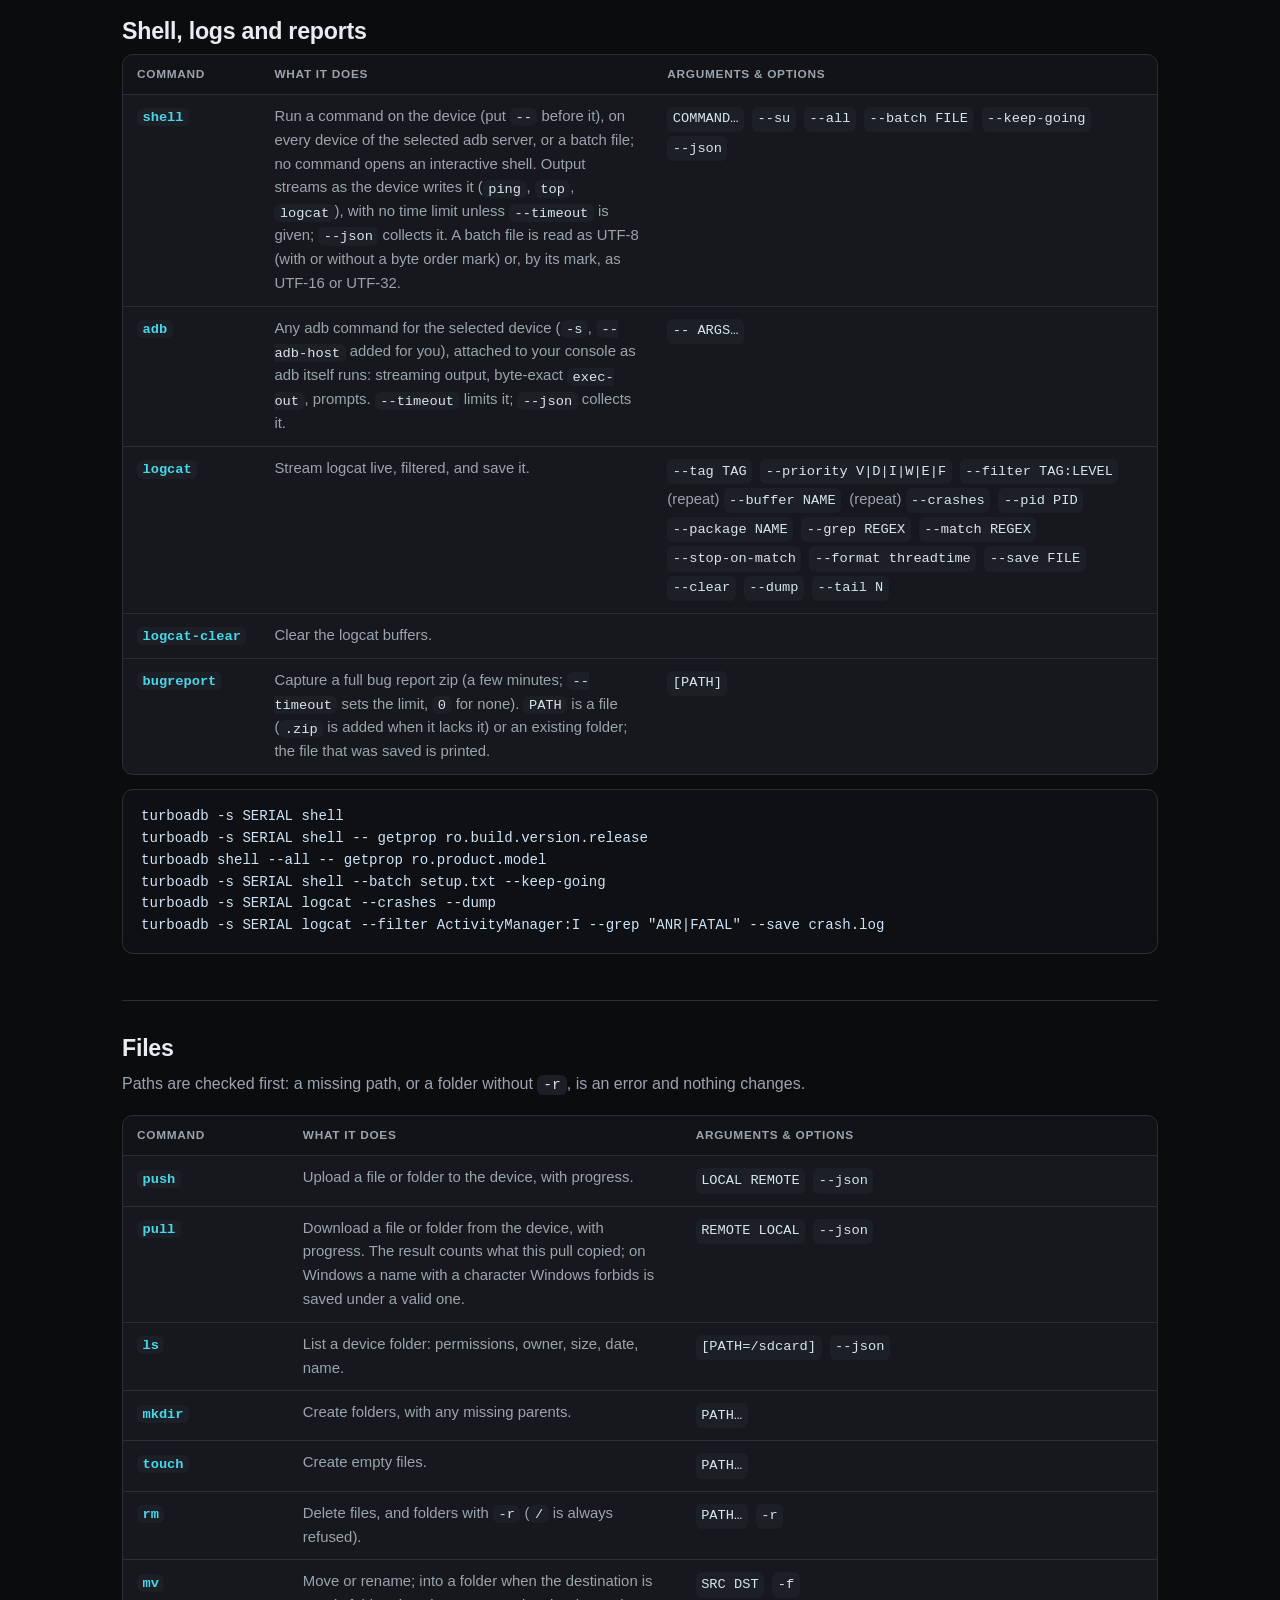
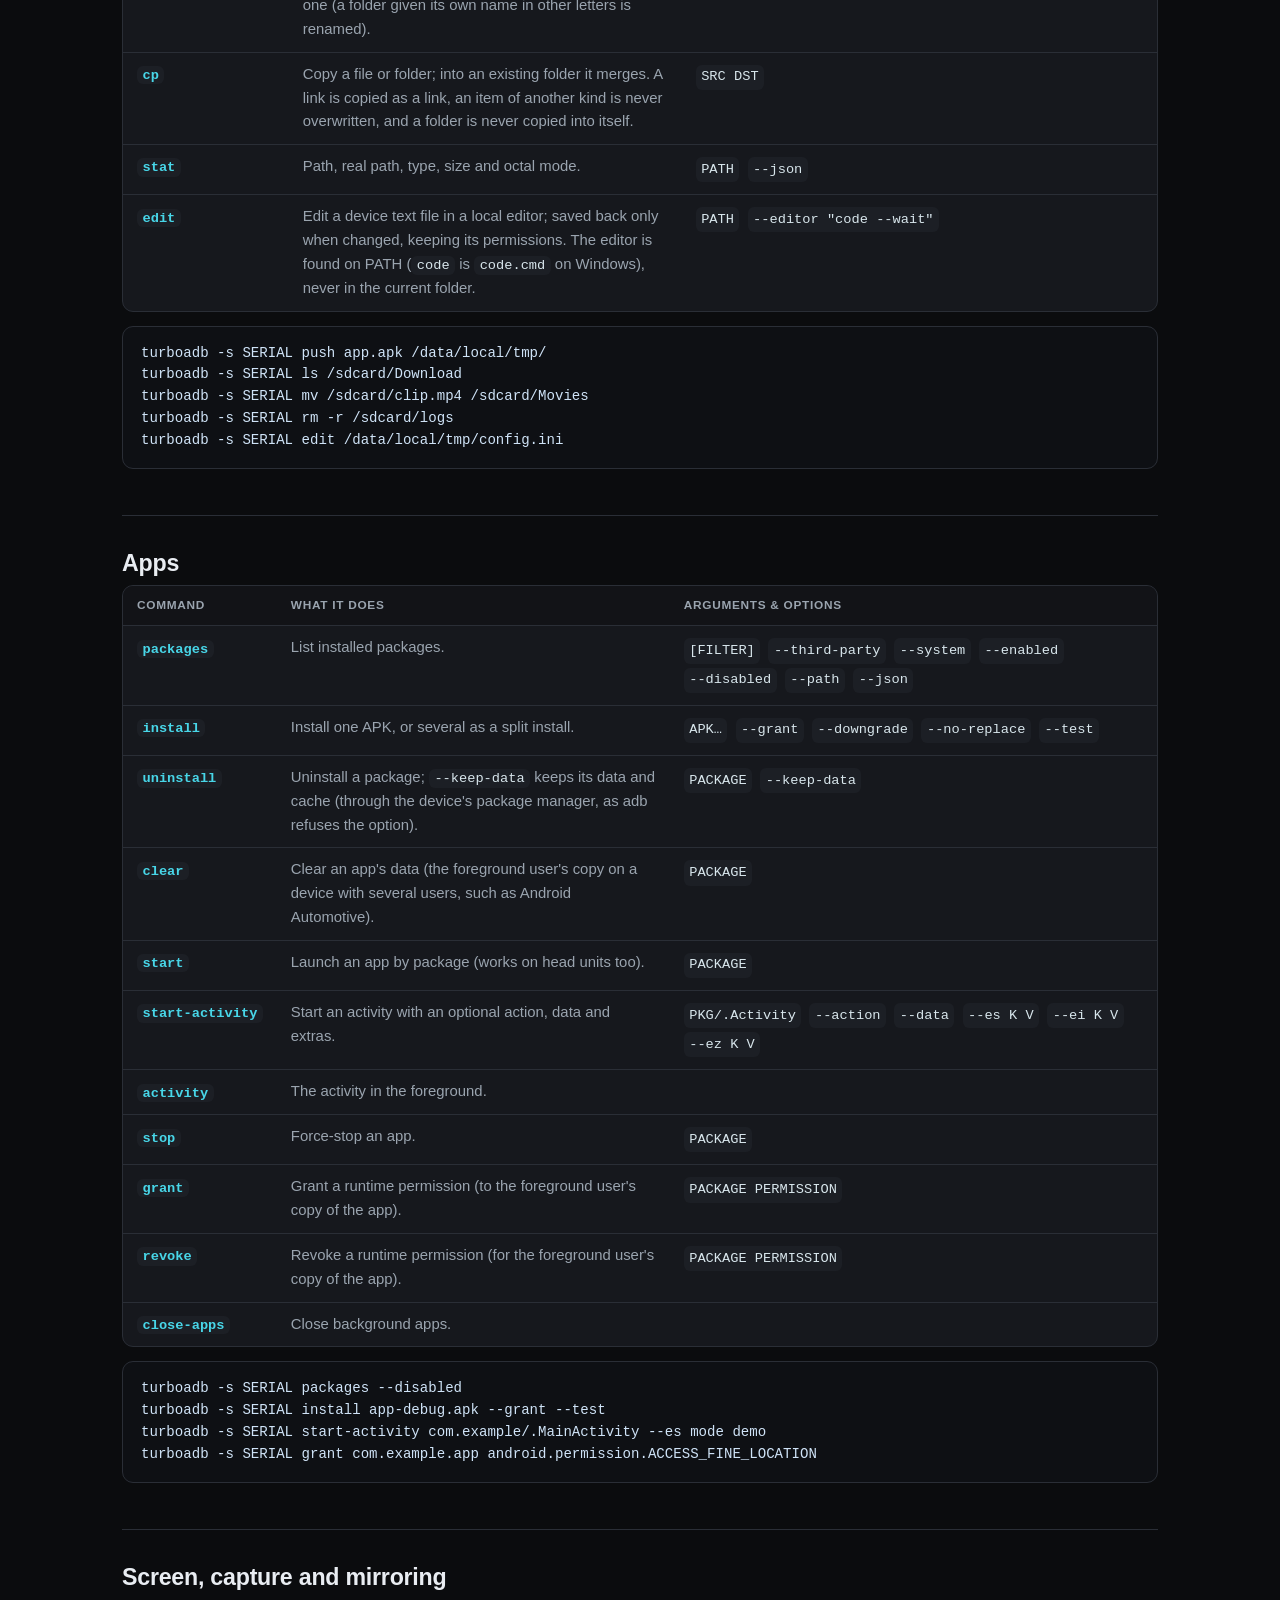
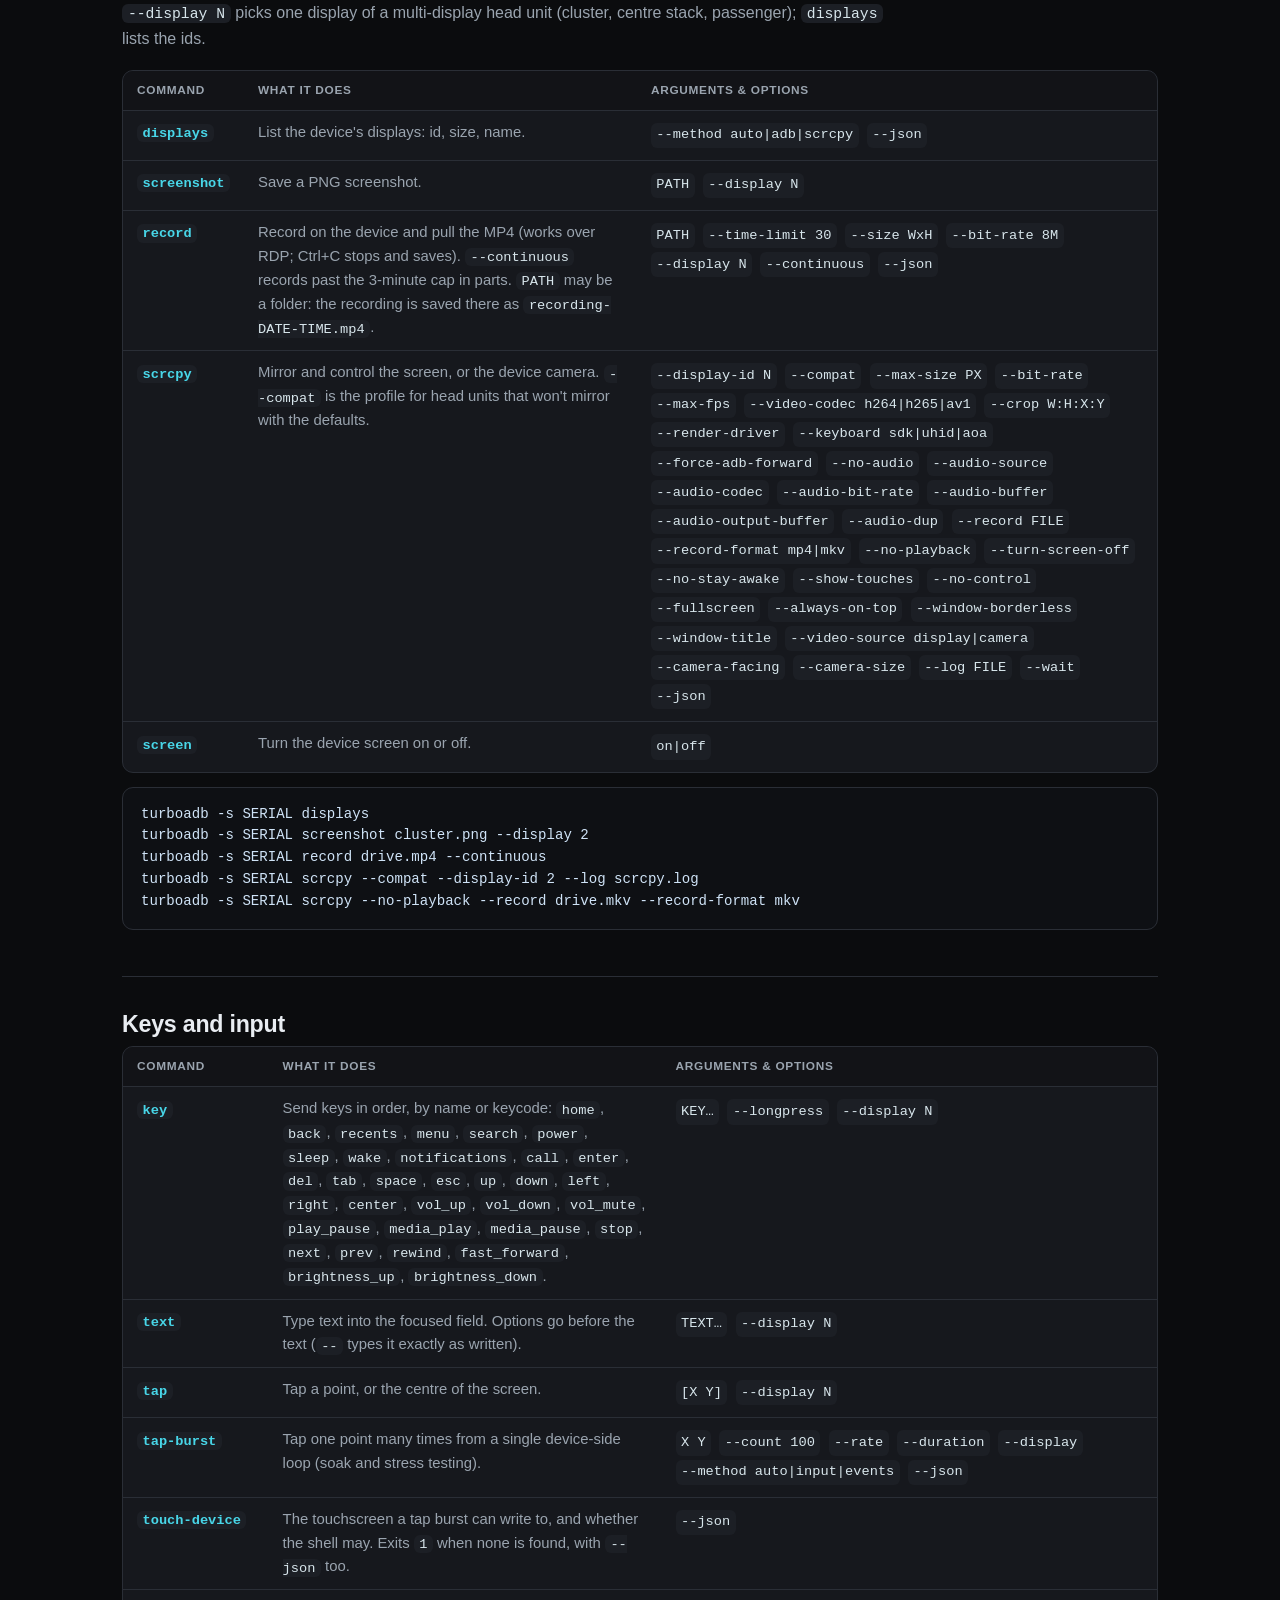
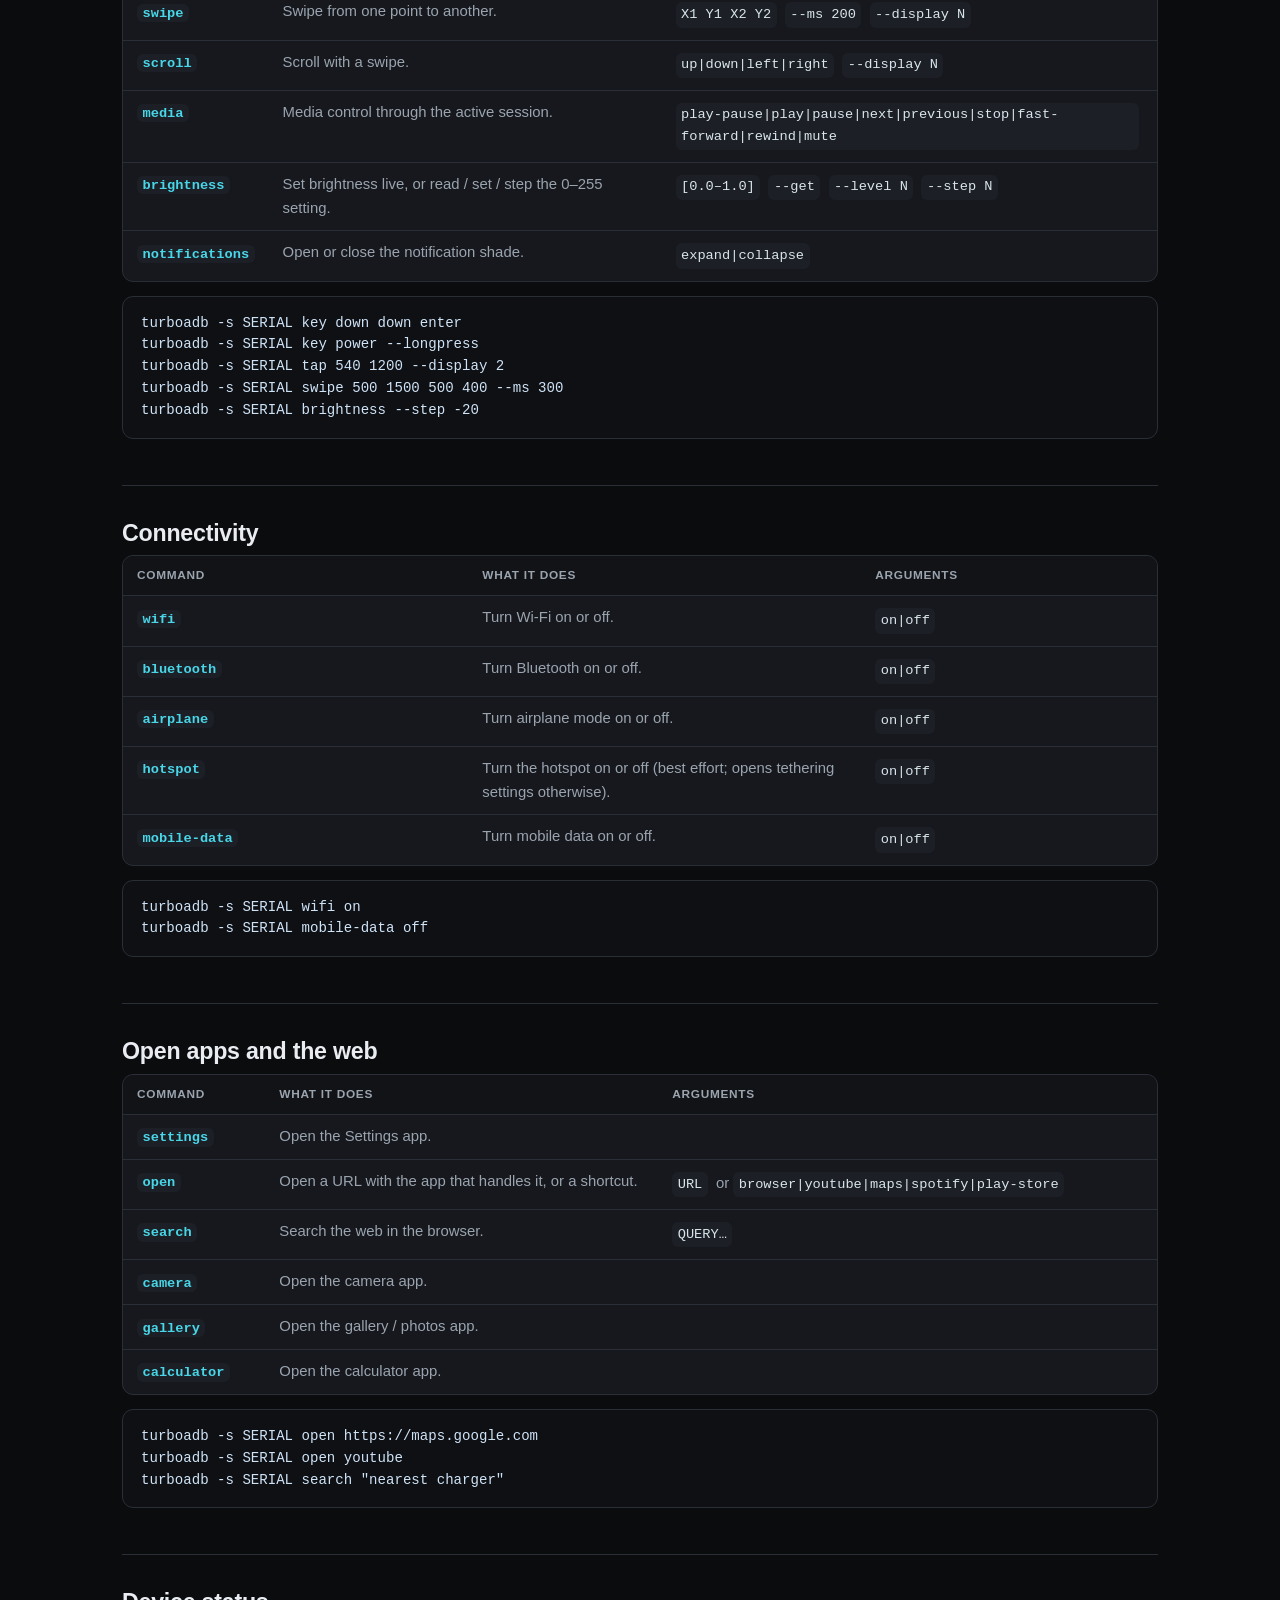
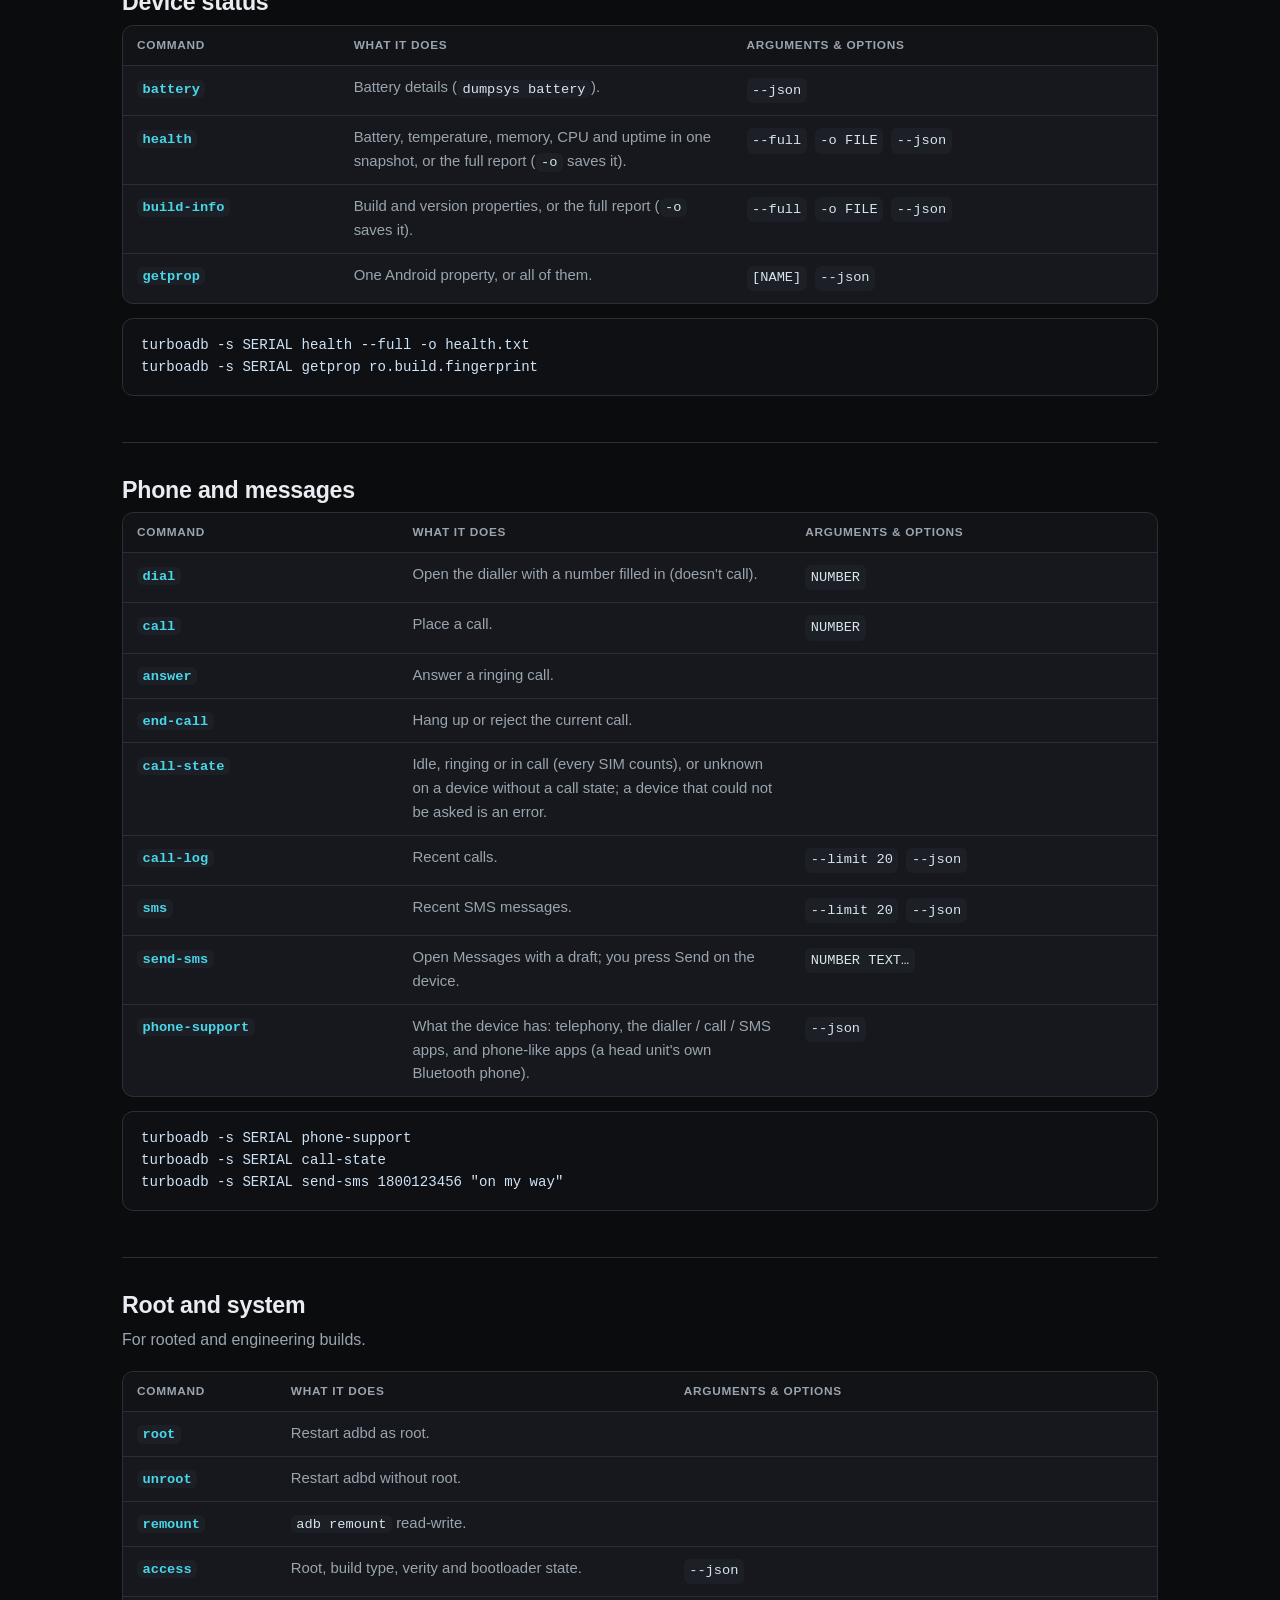
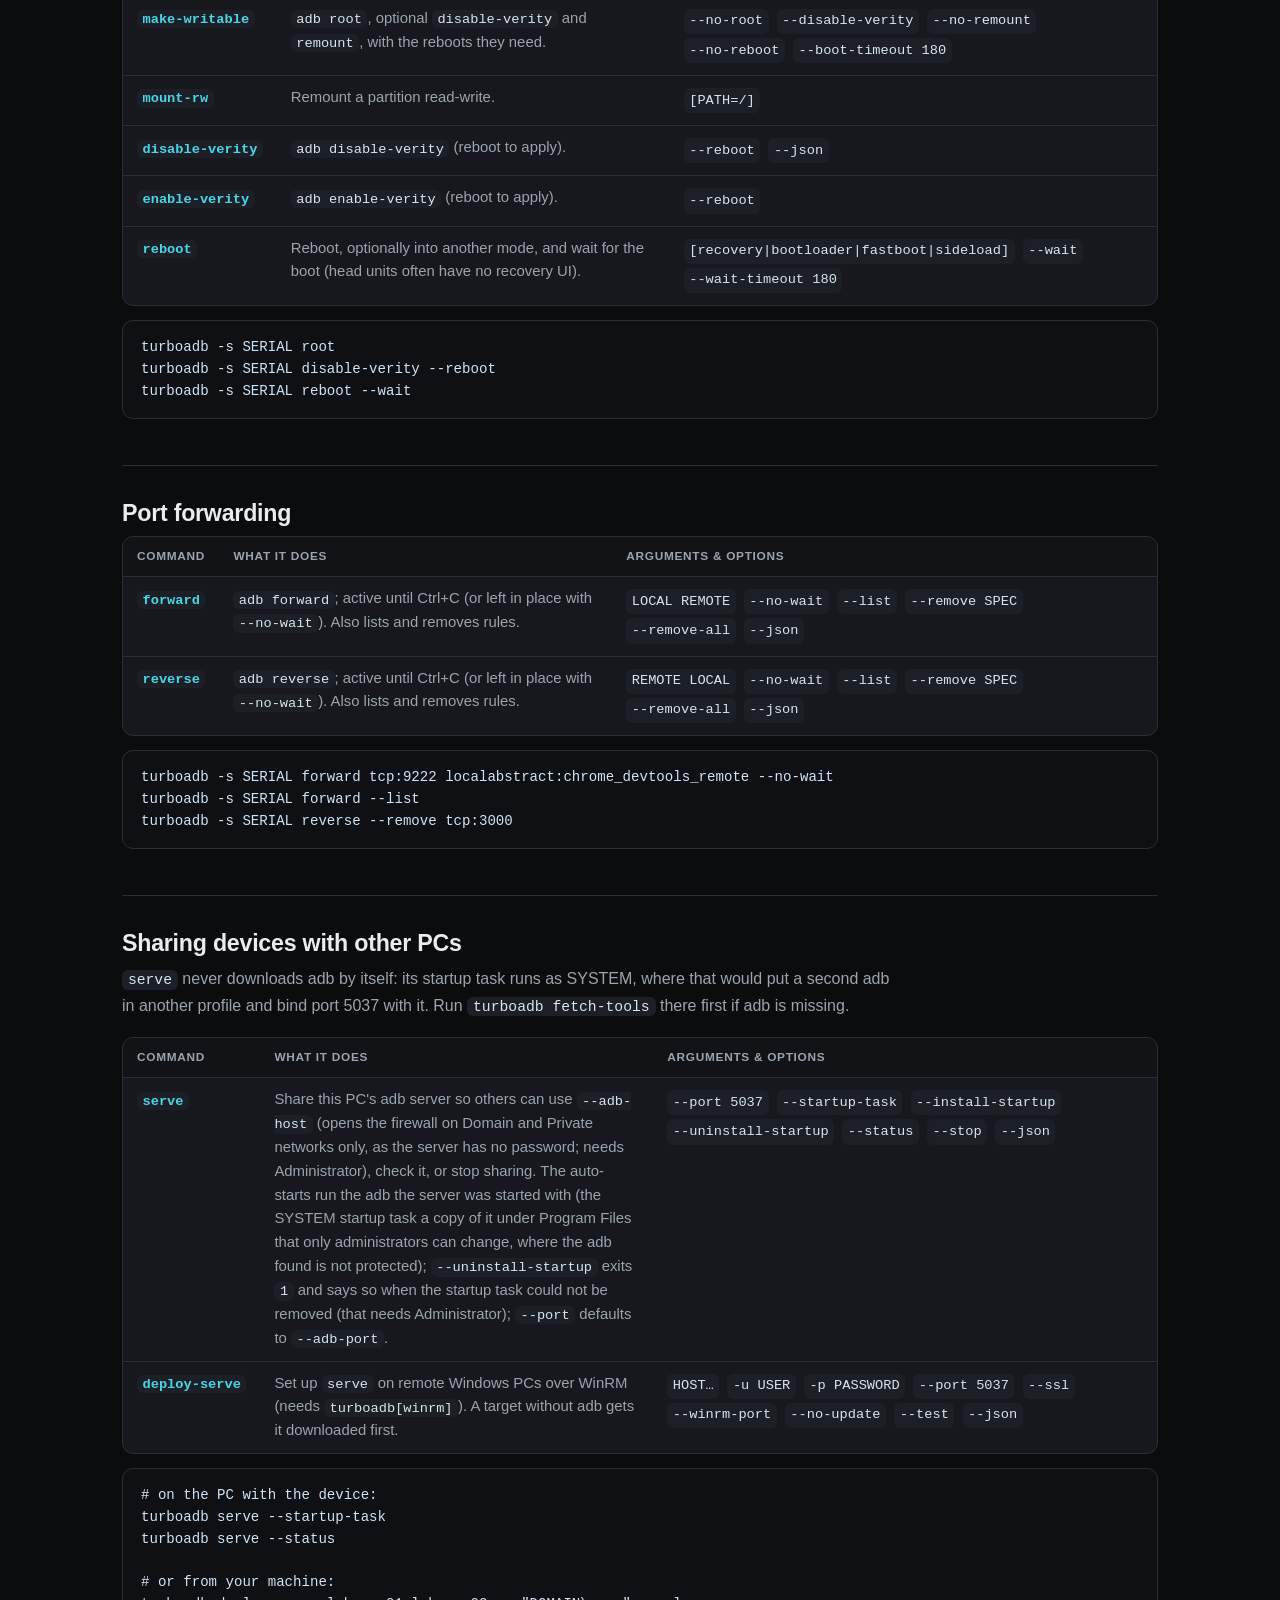
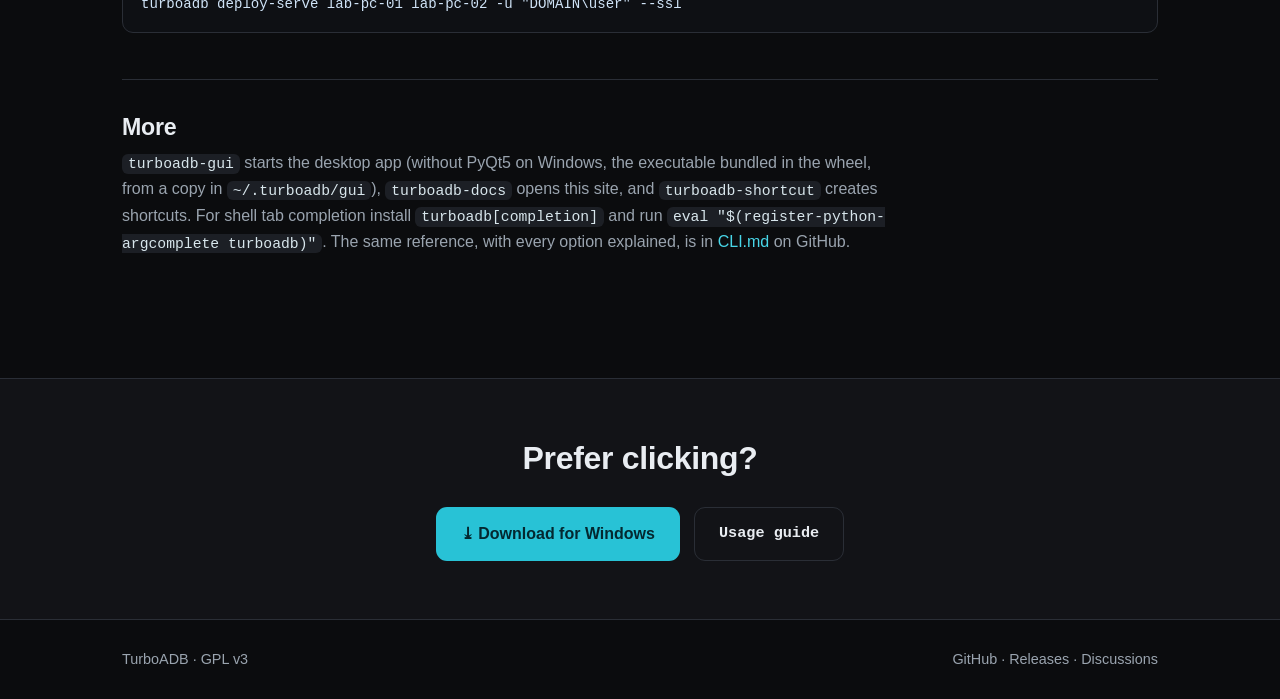
==== commit f421784a: "6.4.0 - a program that holds TurboADB learns how much room it needs (GET /v1/ui and the min_size eve" ====
--- a/docs/cli.html
+++ b/docs/cli.html
@@ -60,7 +60,7 @@
         the ones on PATH are used), and neither is ever taken from the current folder.
         <code>turboadb -h</code> lists the commands and
         <code>turboadb &lt;command&gt; -h</code> shows one command's options.</p>
-        <div class="code"><pre><code>pip install https://github.com/NVNKENNEDY/turboadb/releases/download/v6.3.1/turboadb-6.3.1-py3-none-any.whl
+        <div class="code"><pre><code>pip install https://github.com/NVNKENNEDY/turboadb/releases/download/v6.4.0/turboadb-6.4.0-py3-none-any.whl
 turboadb doctor                                   # are adb and scrcpy available?
 turboadb devices                                  # what's attached
 turboadb -s 10BE330KG9000AF info                  # one device by serial
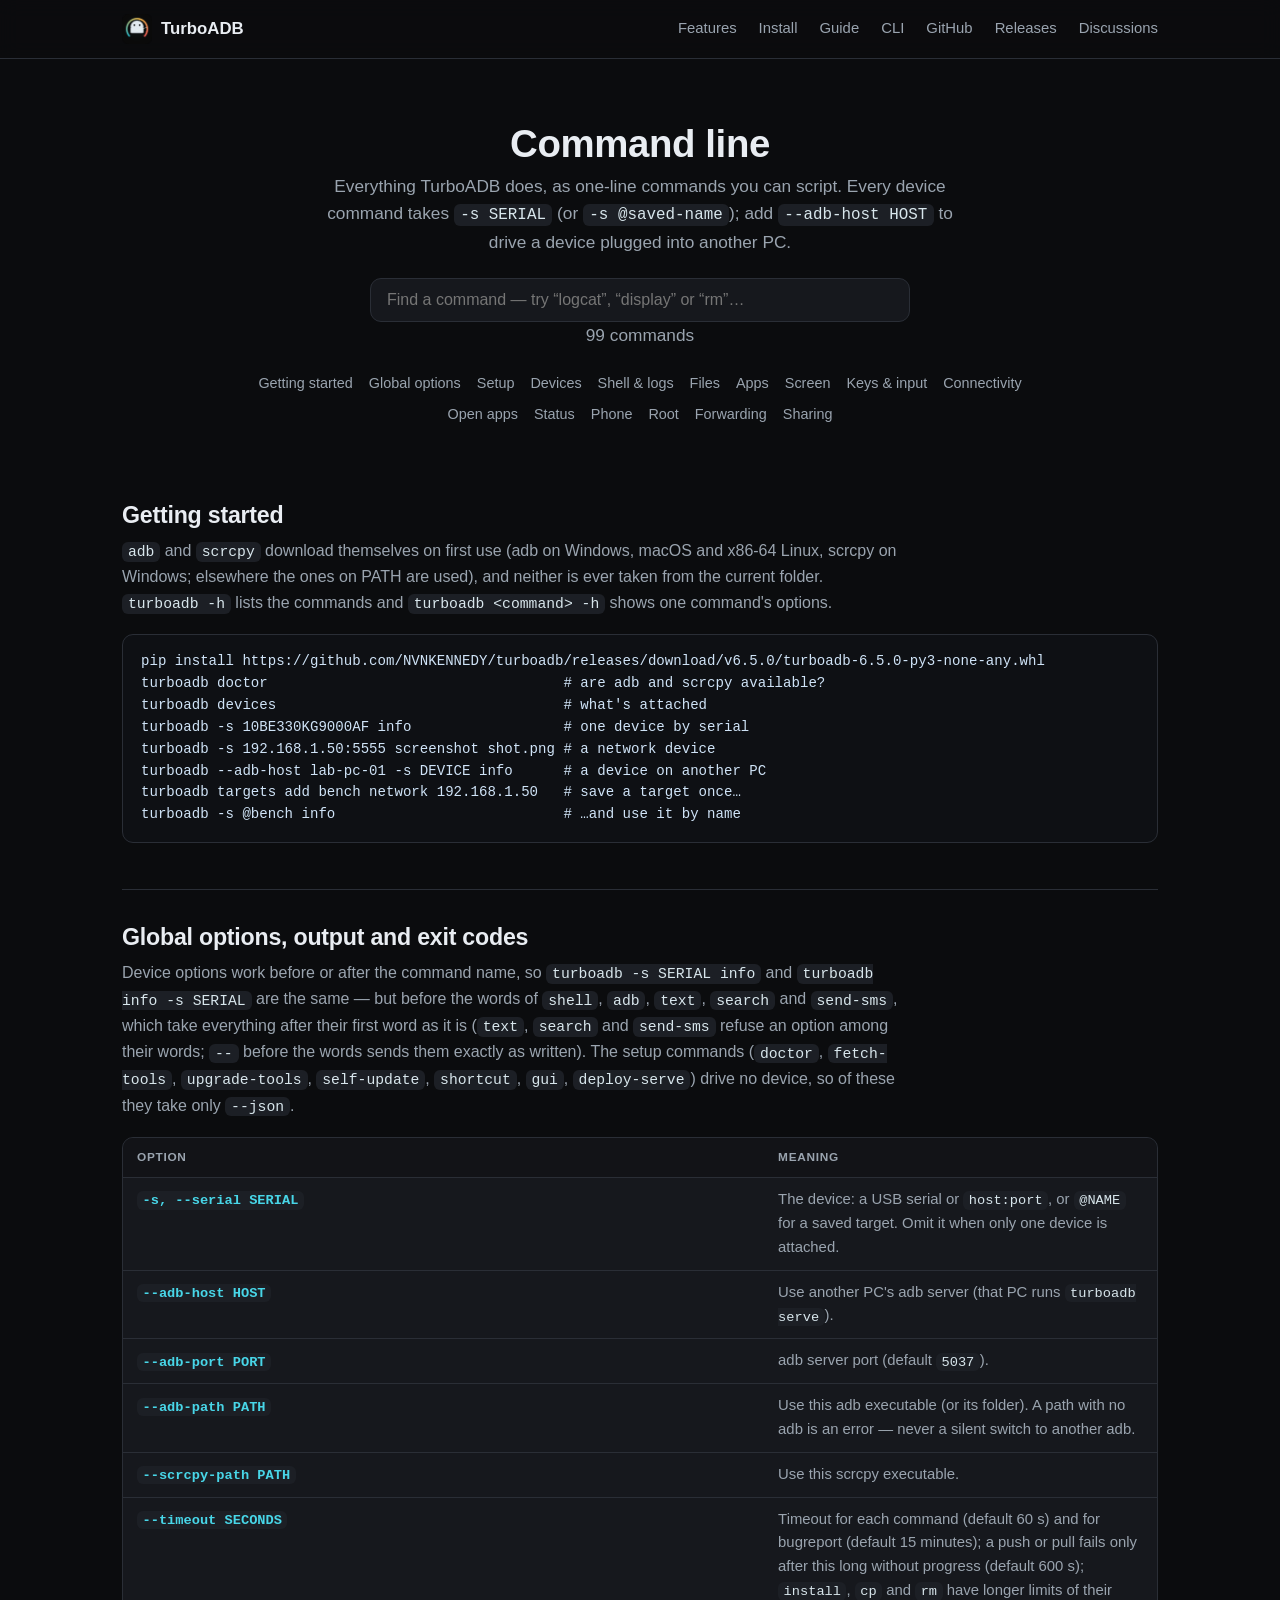
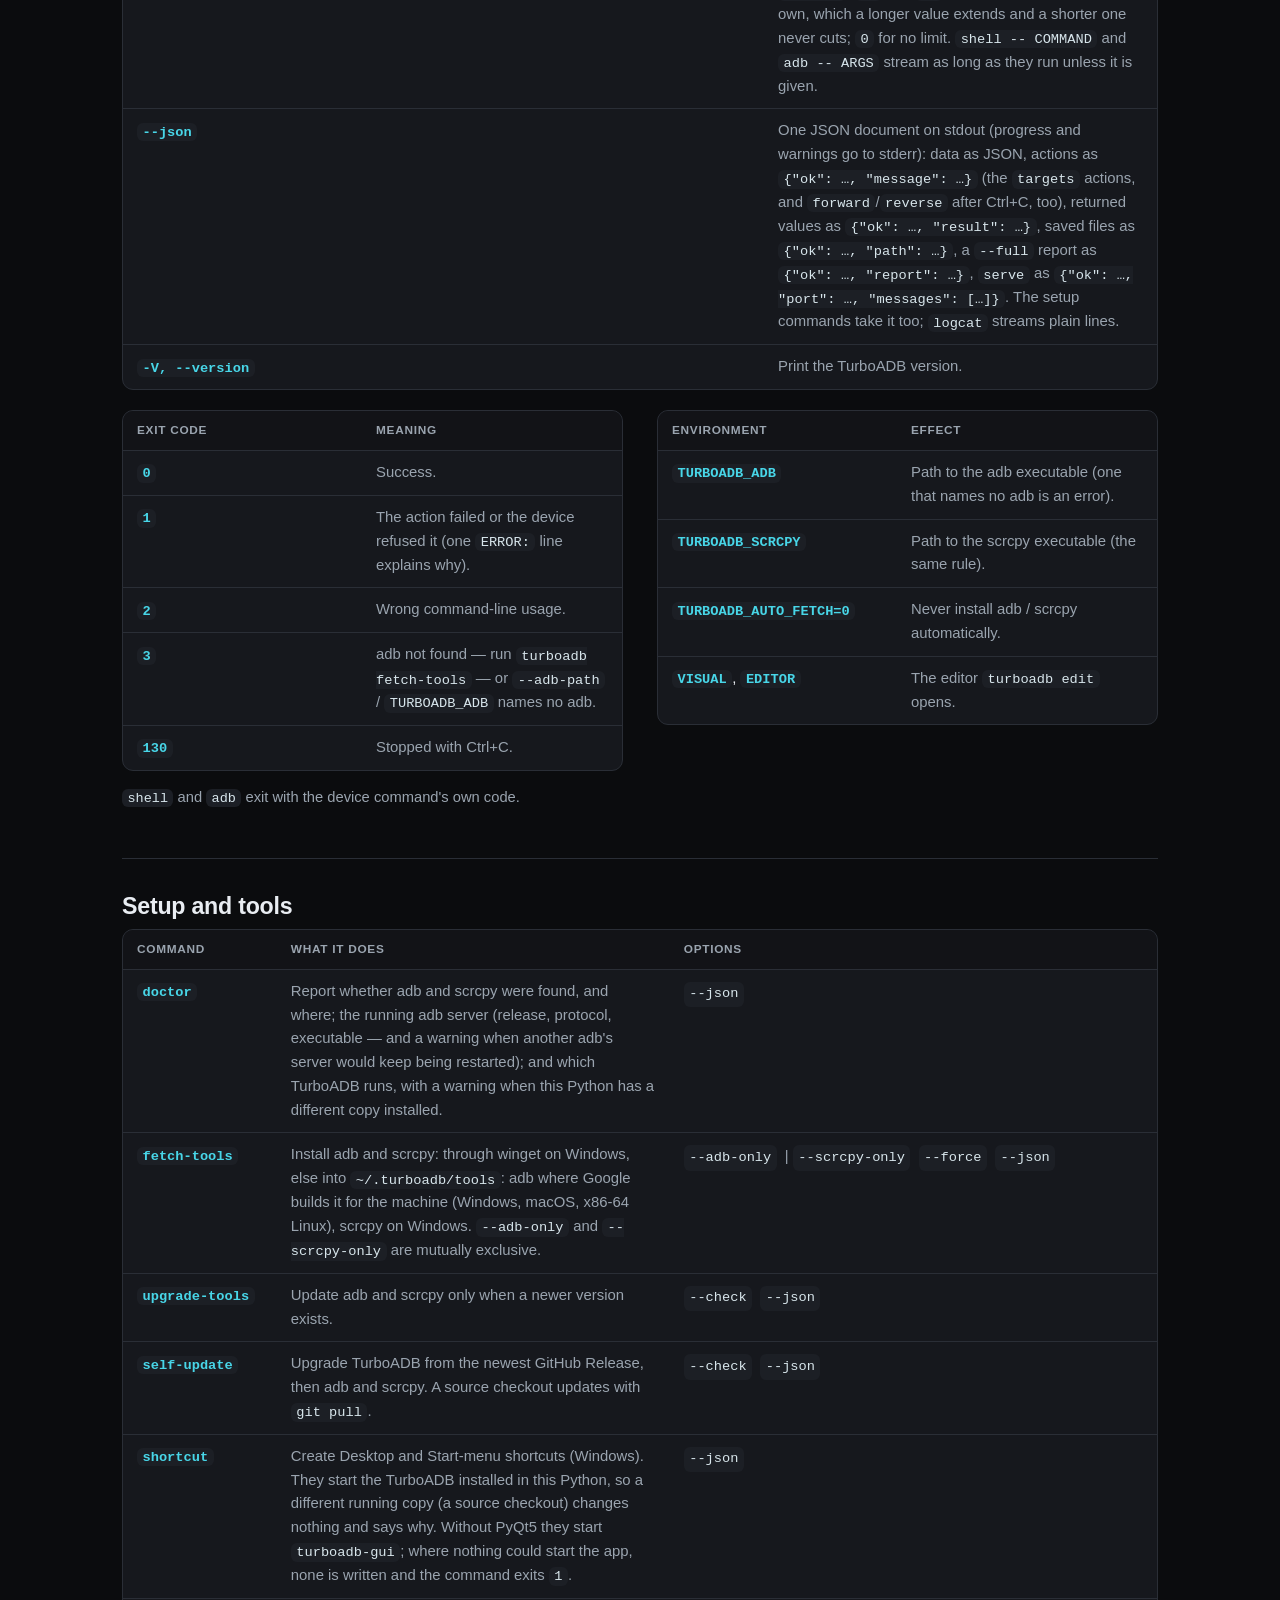
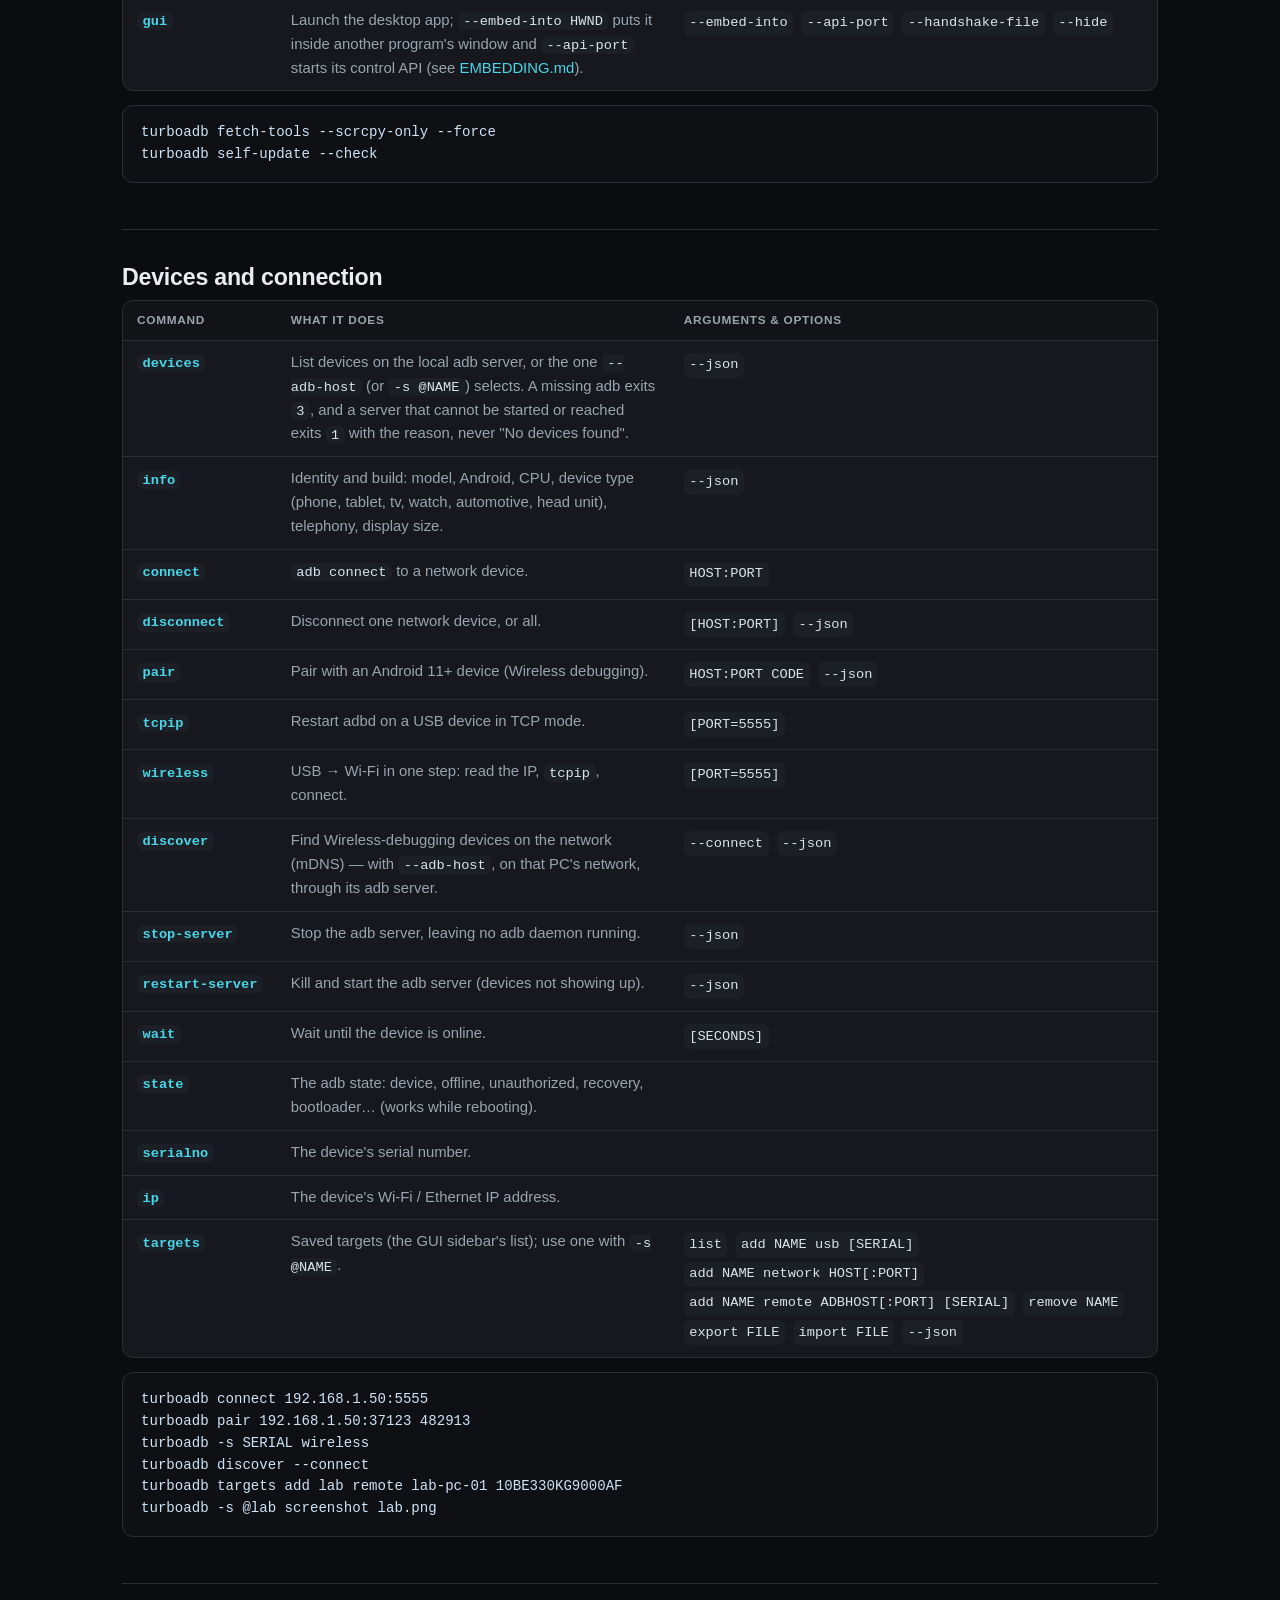
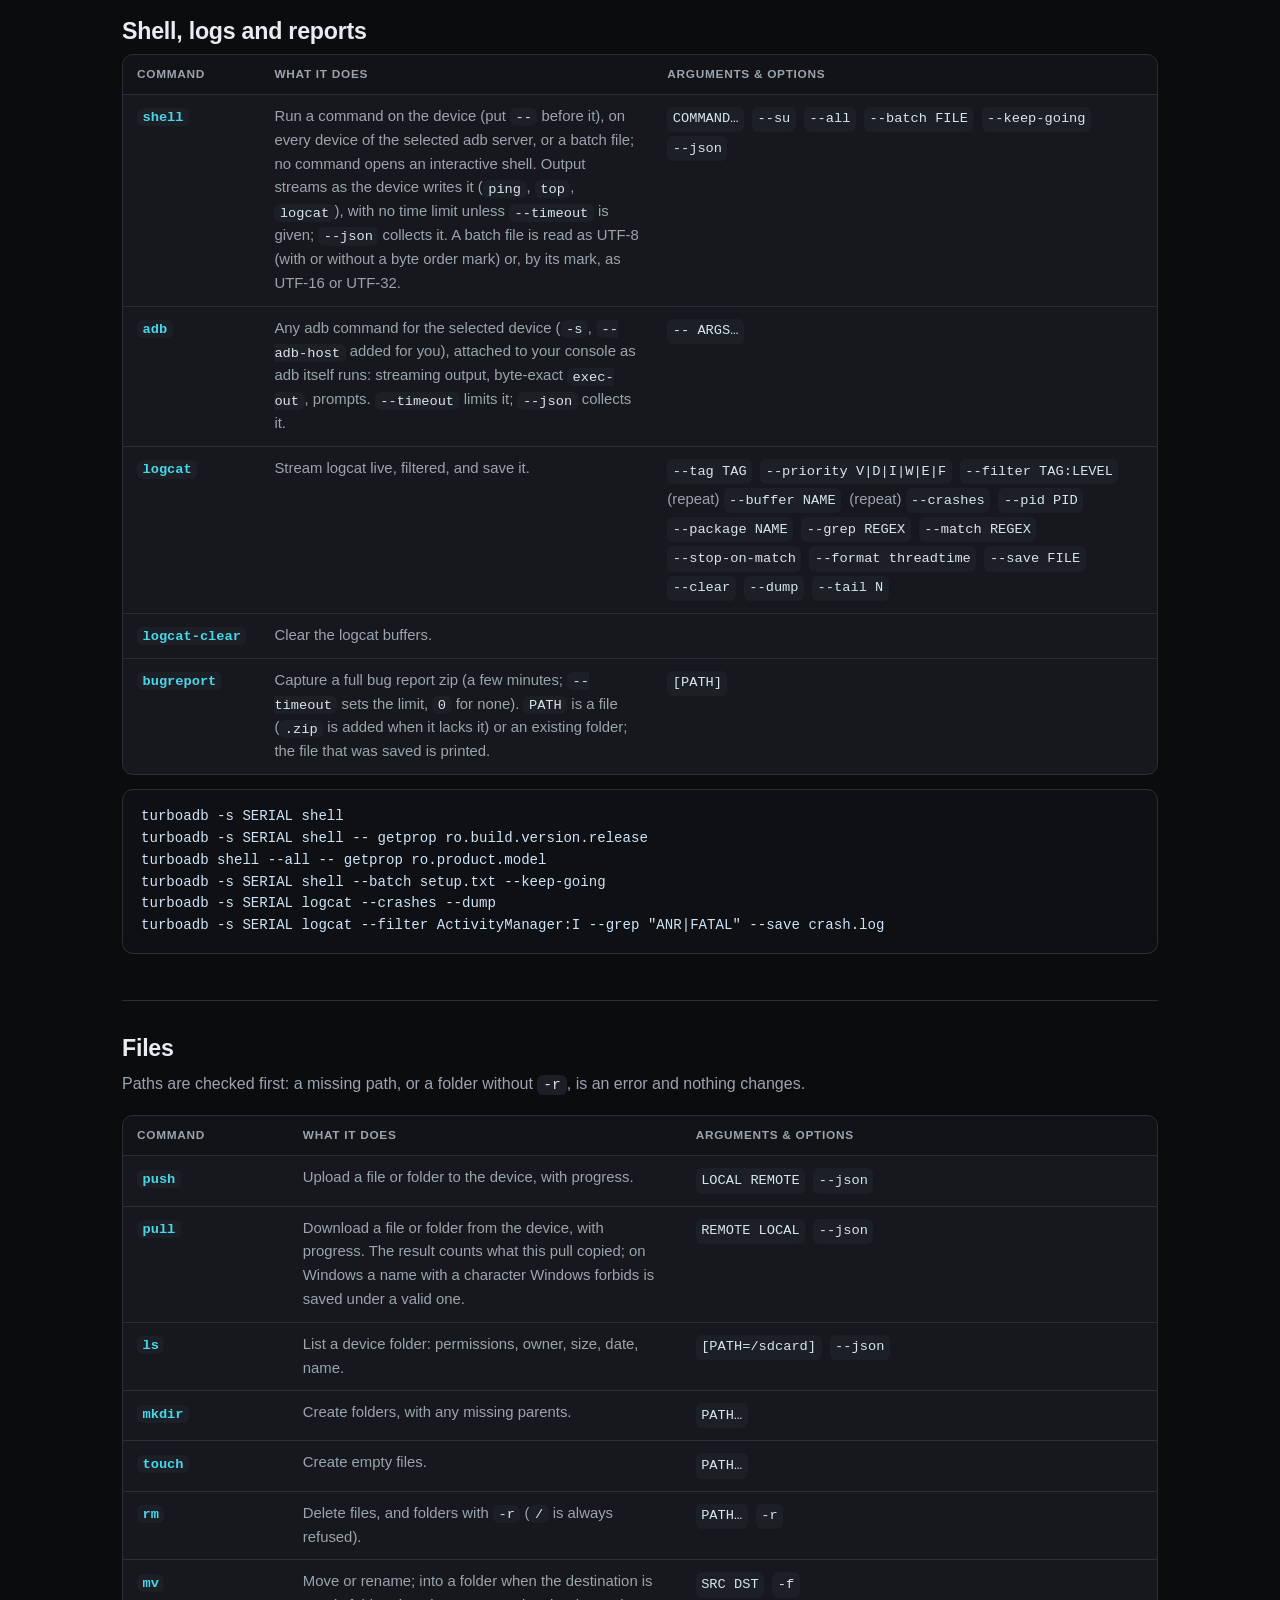
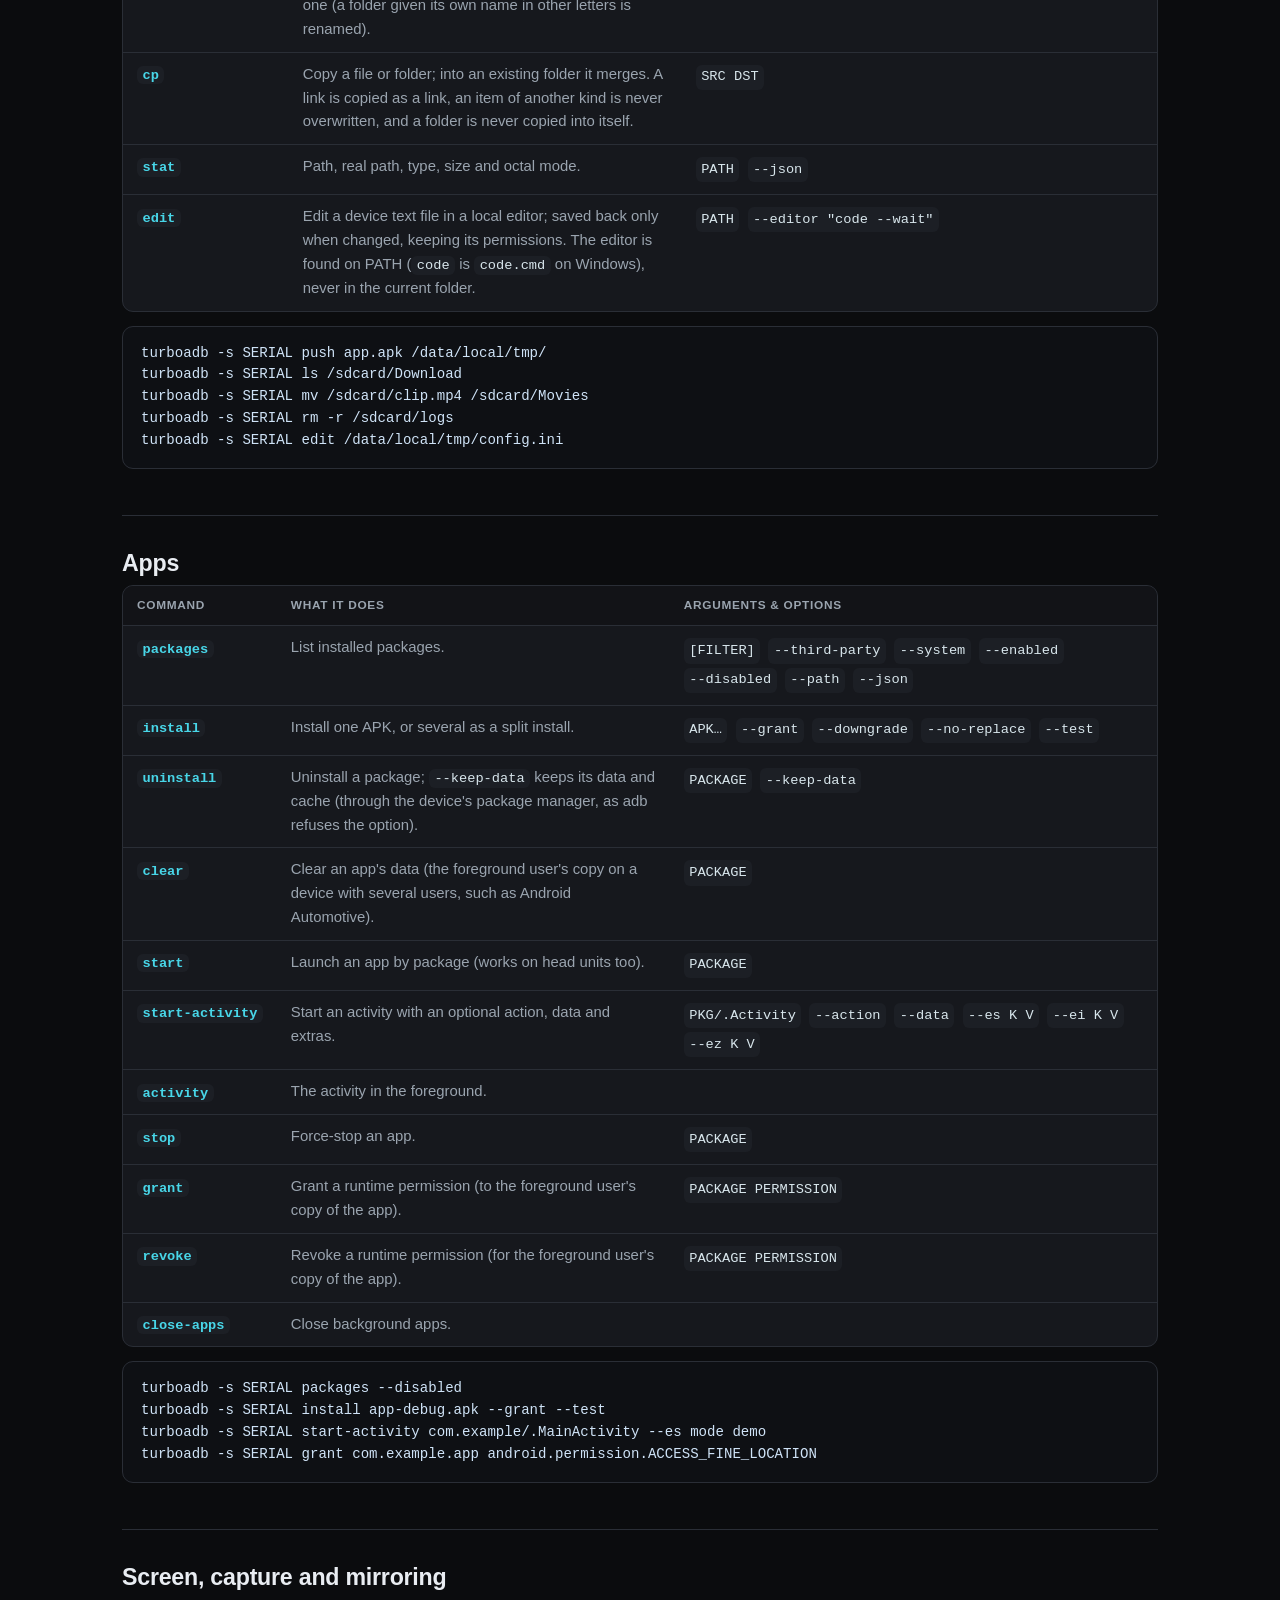
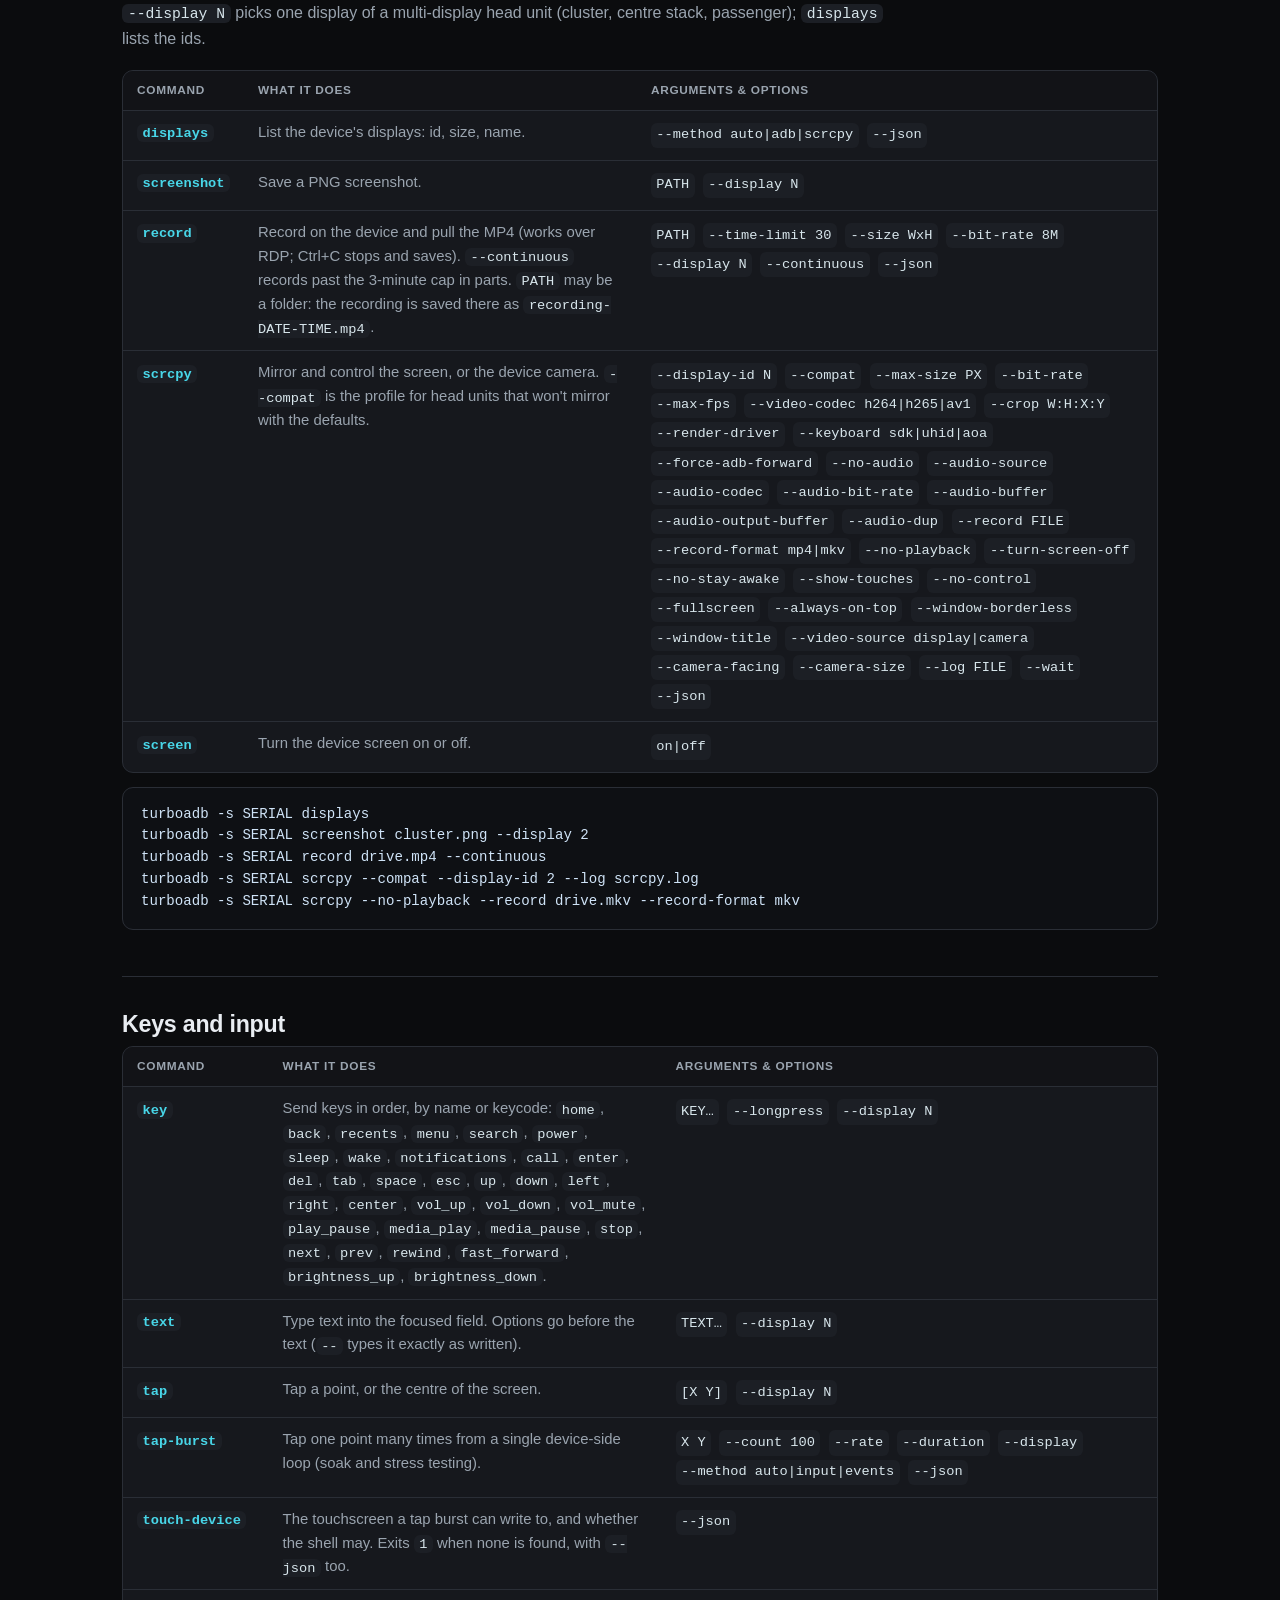
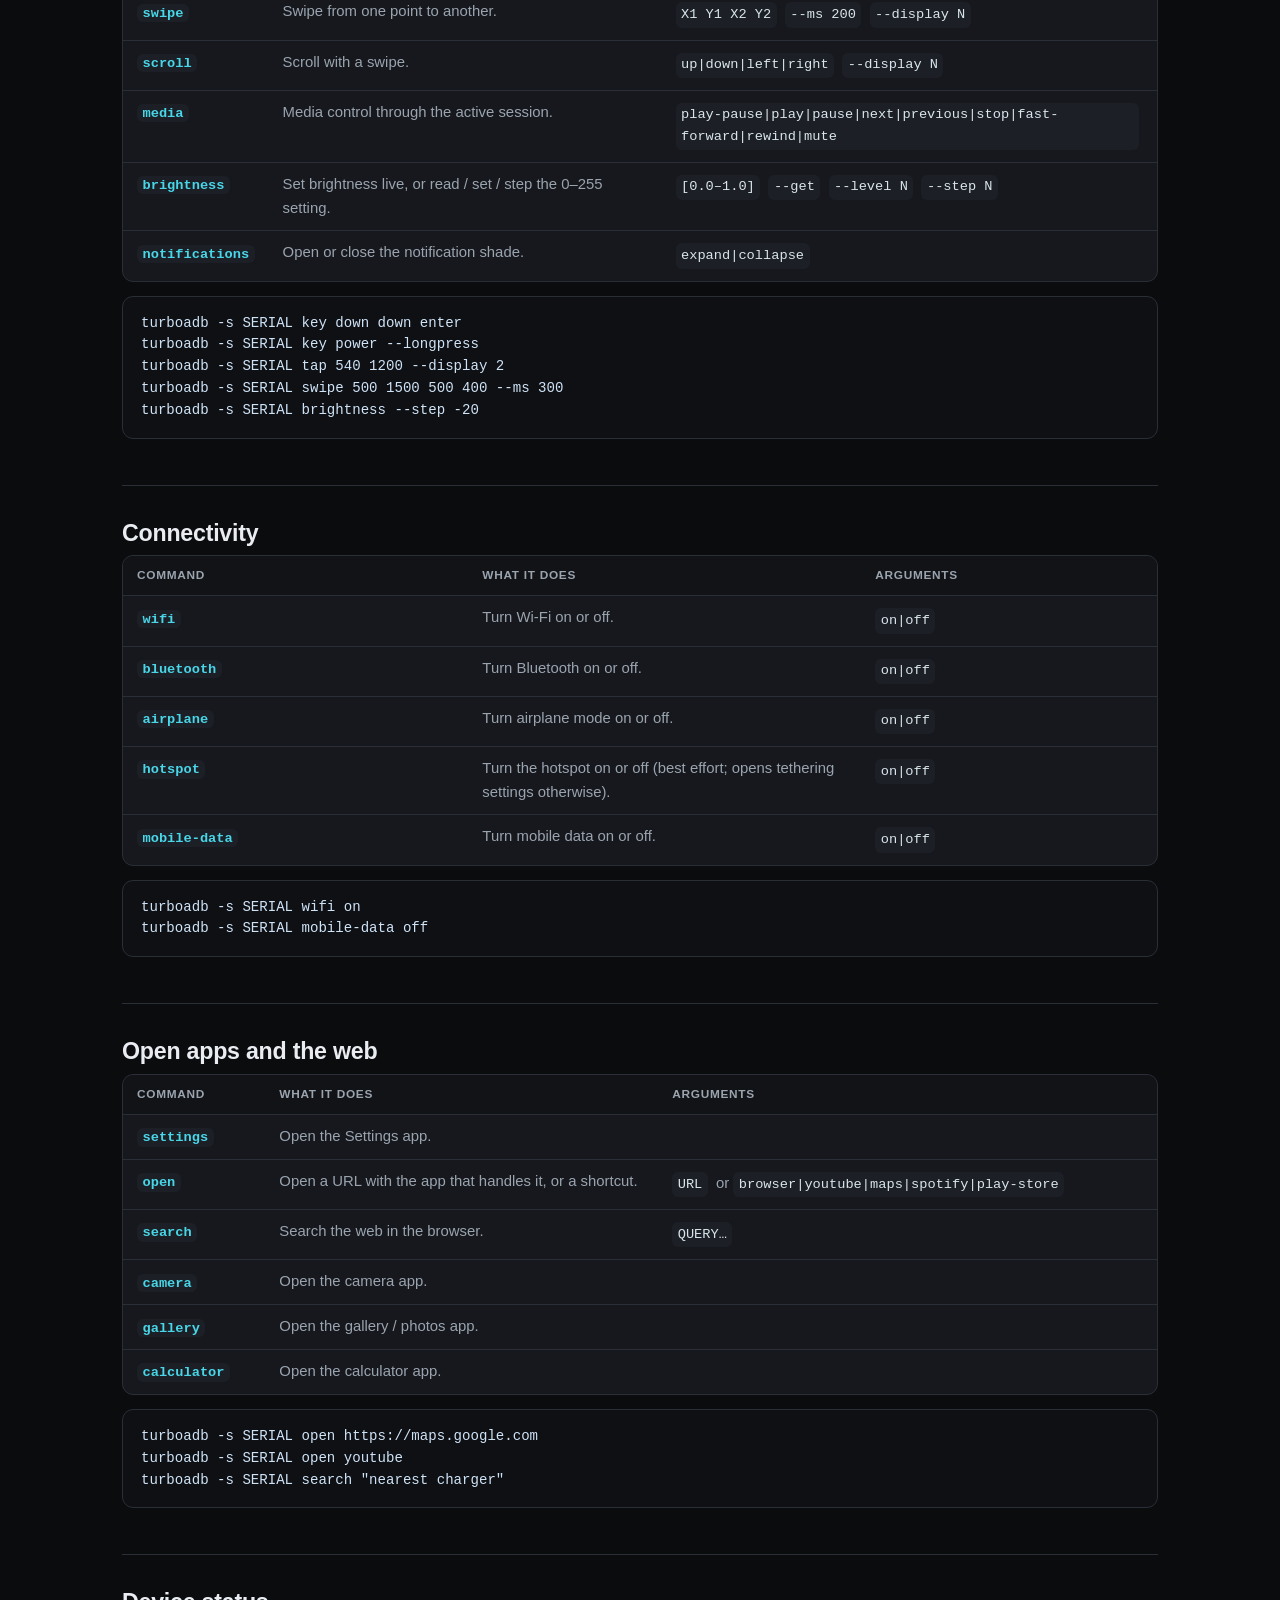
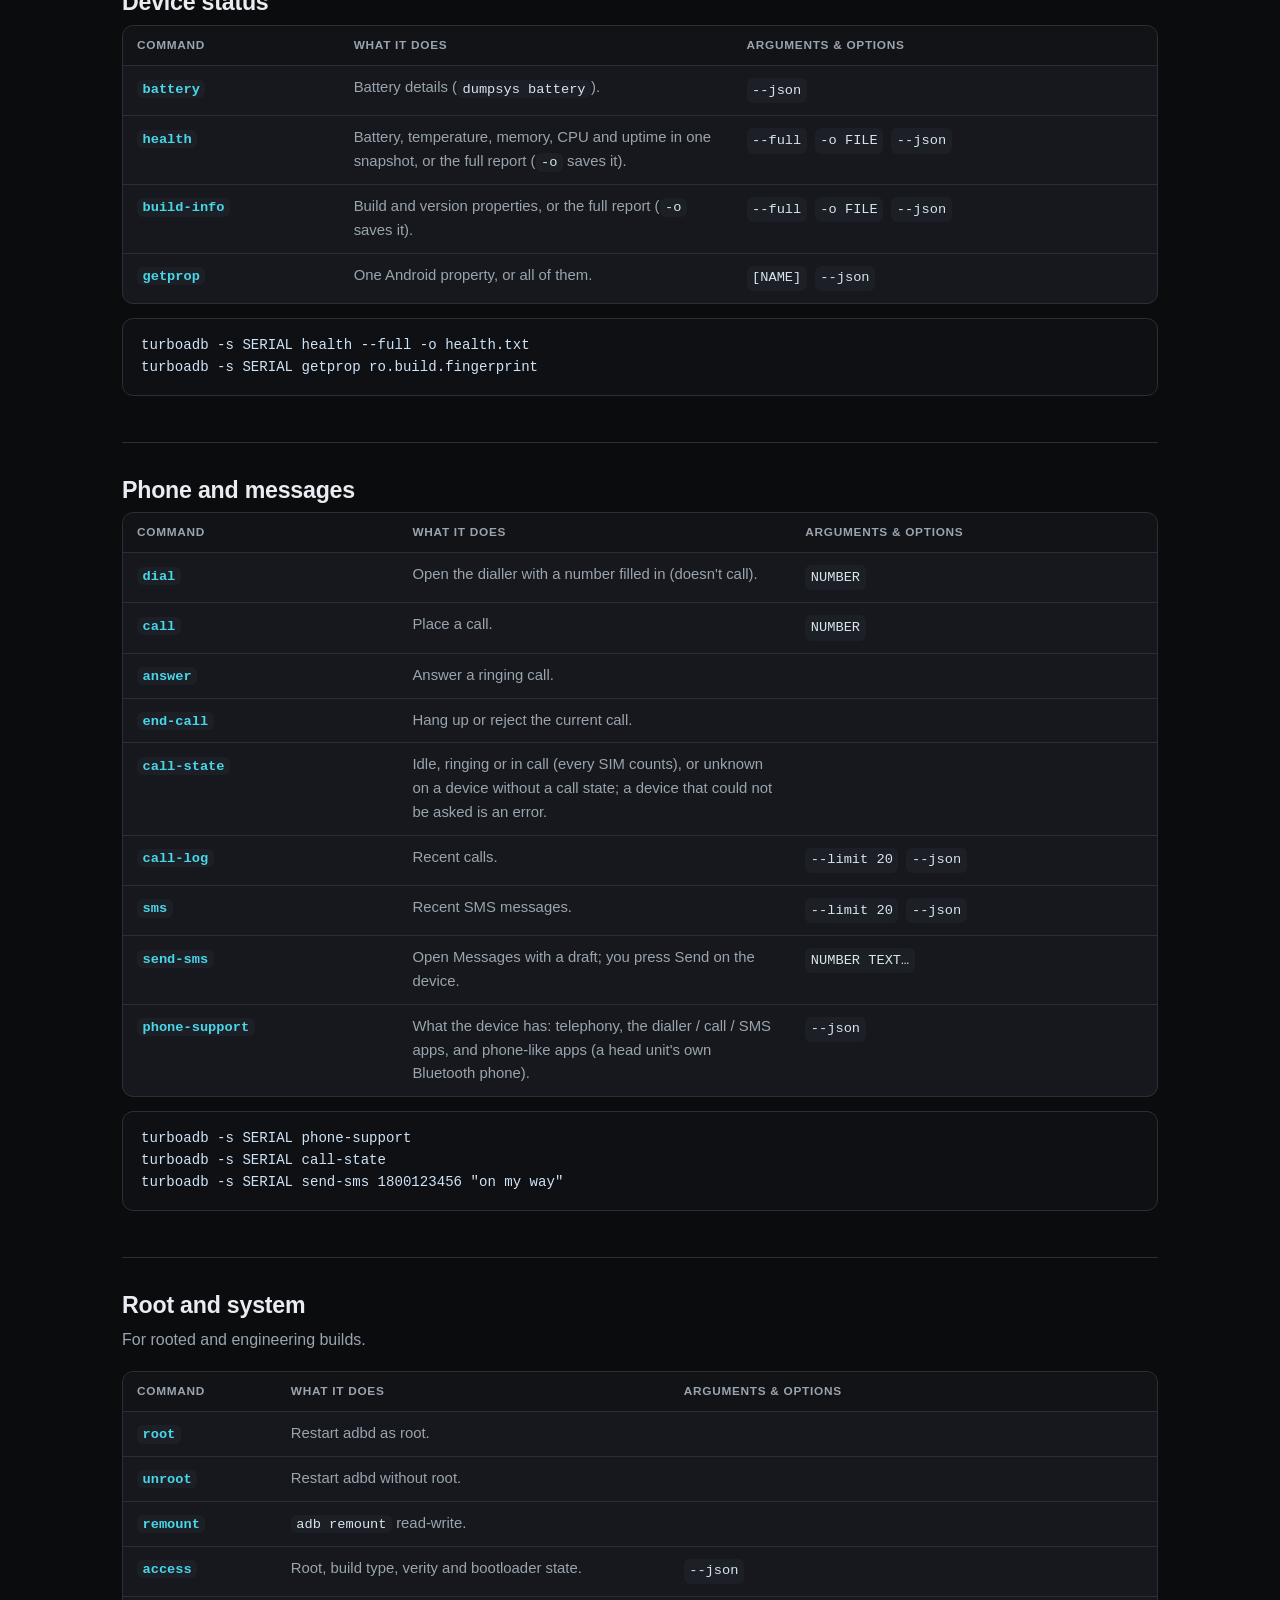
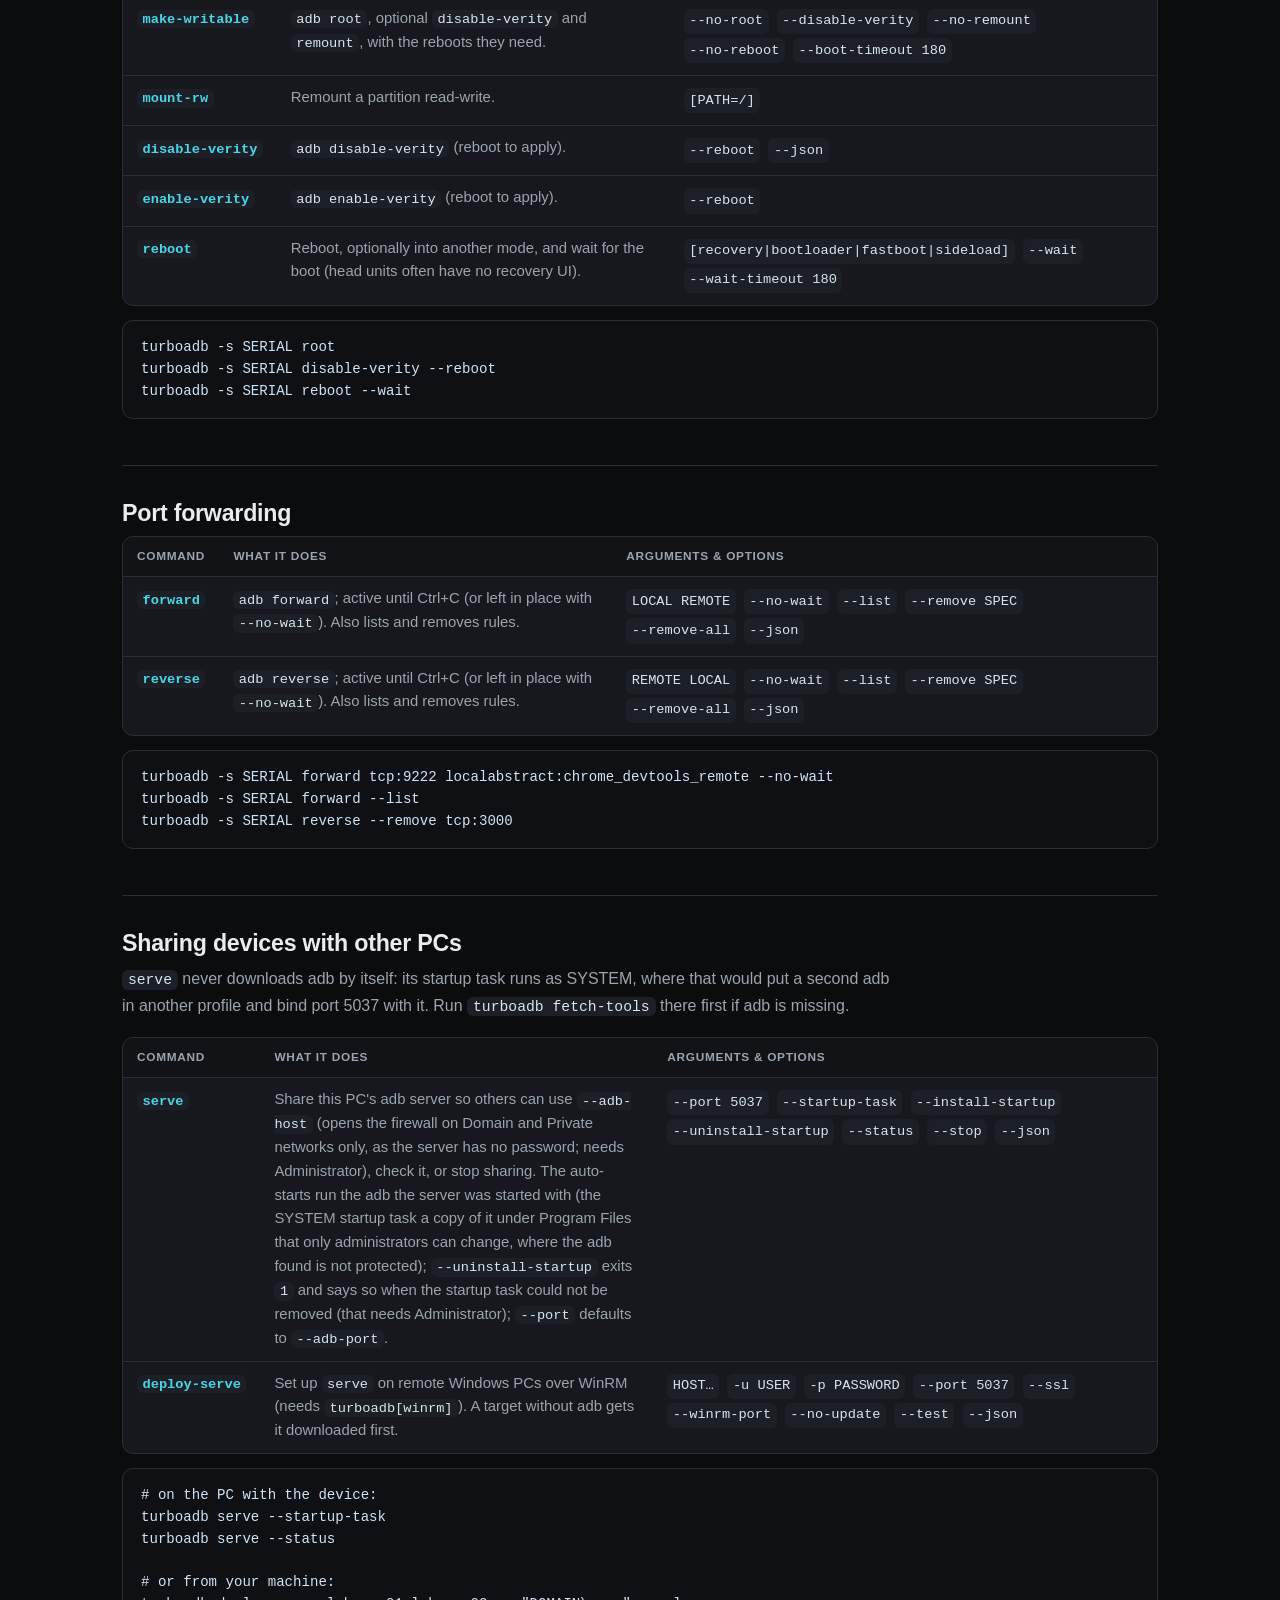
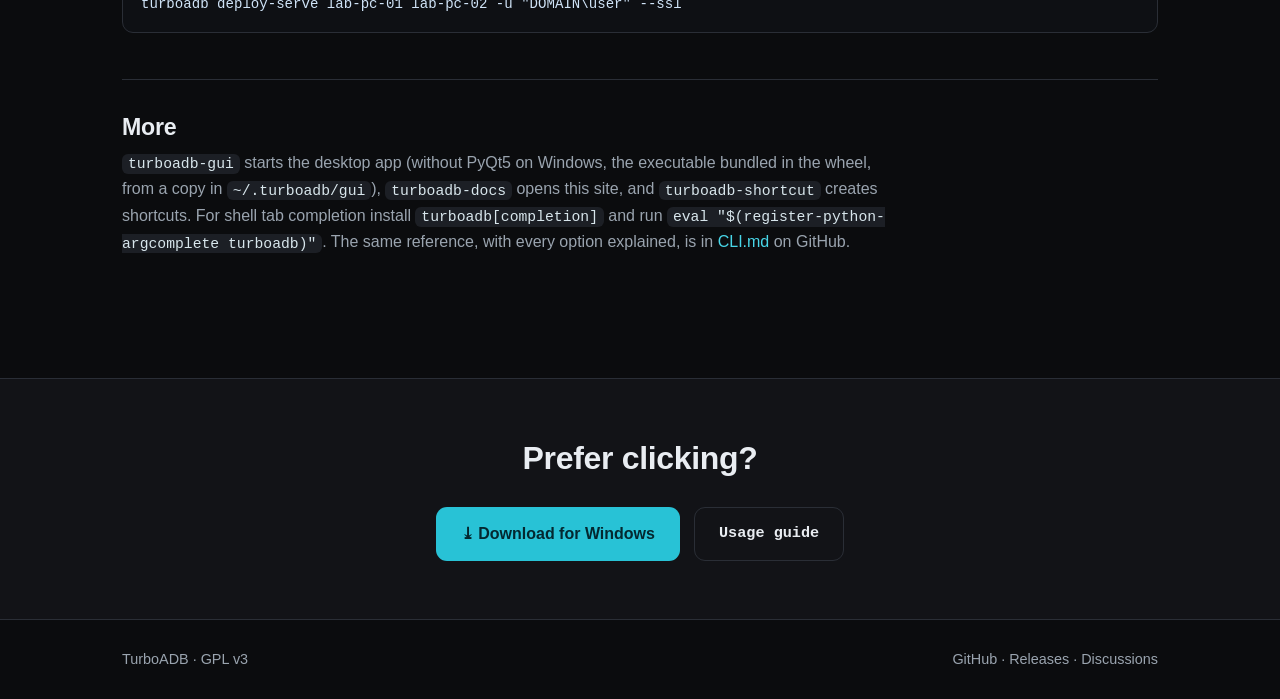
==== commit 8cc67a2b: "6.5.0 - every adb client in a kill-on-close job (it ends with a crashed host, the shared server does" ====
--- a/docs/cli.html
+++ b/docs/cli.html
@@ -60,7 +60,7 @@
         the ones on PATH are used), and neither is ever taken from the current folder.
         <code>turboadb -h</code> lists the commands and
         <code>turboadb &lt;command&gt; -h</code> shows one command's options.</p>
-        <div class="code"><pre><code>pip install https://github.com/NVNKENNEDY/turboadb/releases/download/v6.4.0/turboadb-6.4.0-py3-none-any.whl
+        <div class="code"><pre><code>pip install https://github.com/NVNKENNEDY/turboadb/releases/download/v6.5.0/turboadb-6.5.0-py3-none-any.whl
 turboadb doctor                                   # are adb and scrcpy available?
 turboadb devices                                  # what's attached
 turboadb -s 10BE330KG9000AF info                  # one device by serial
